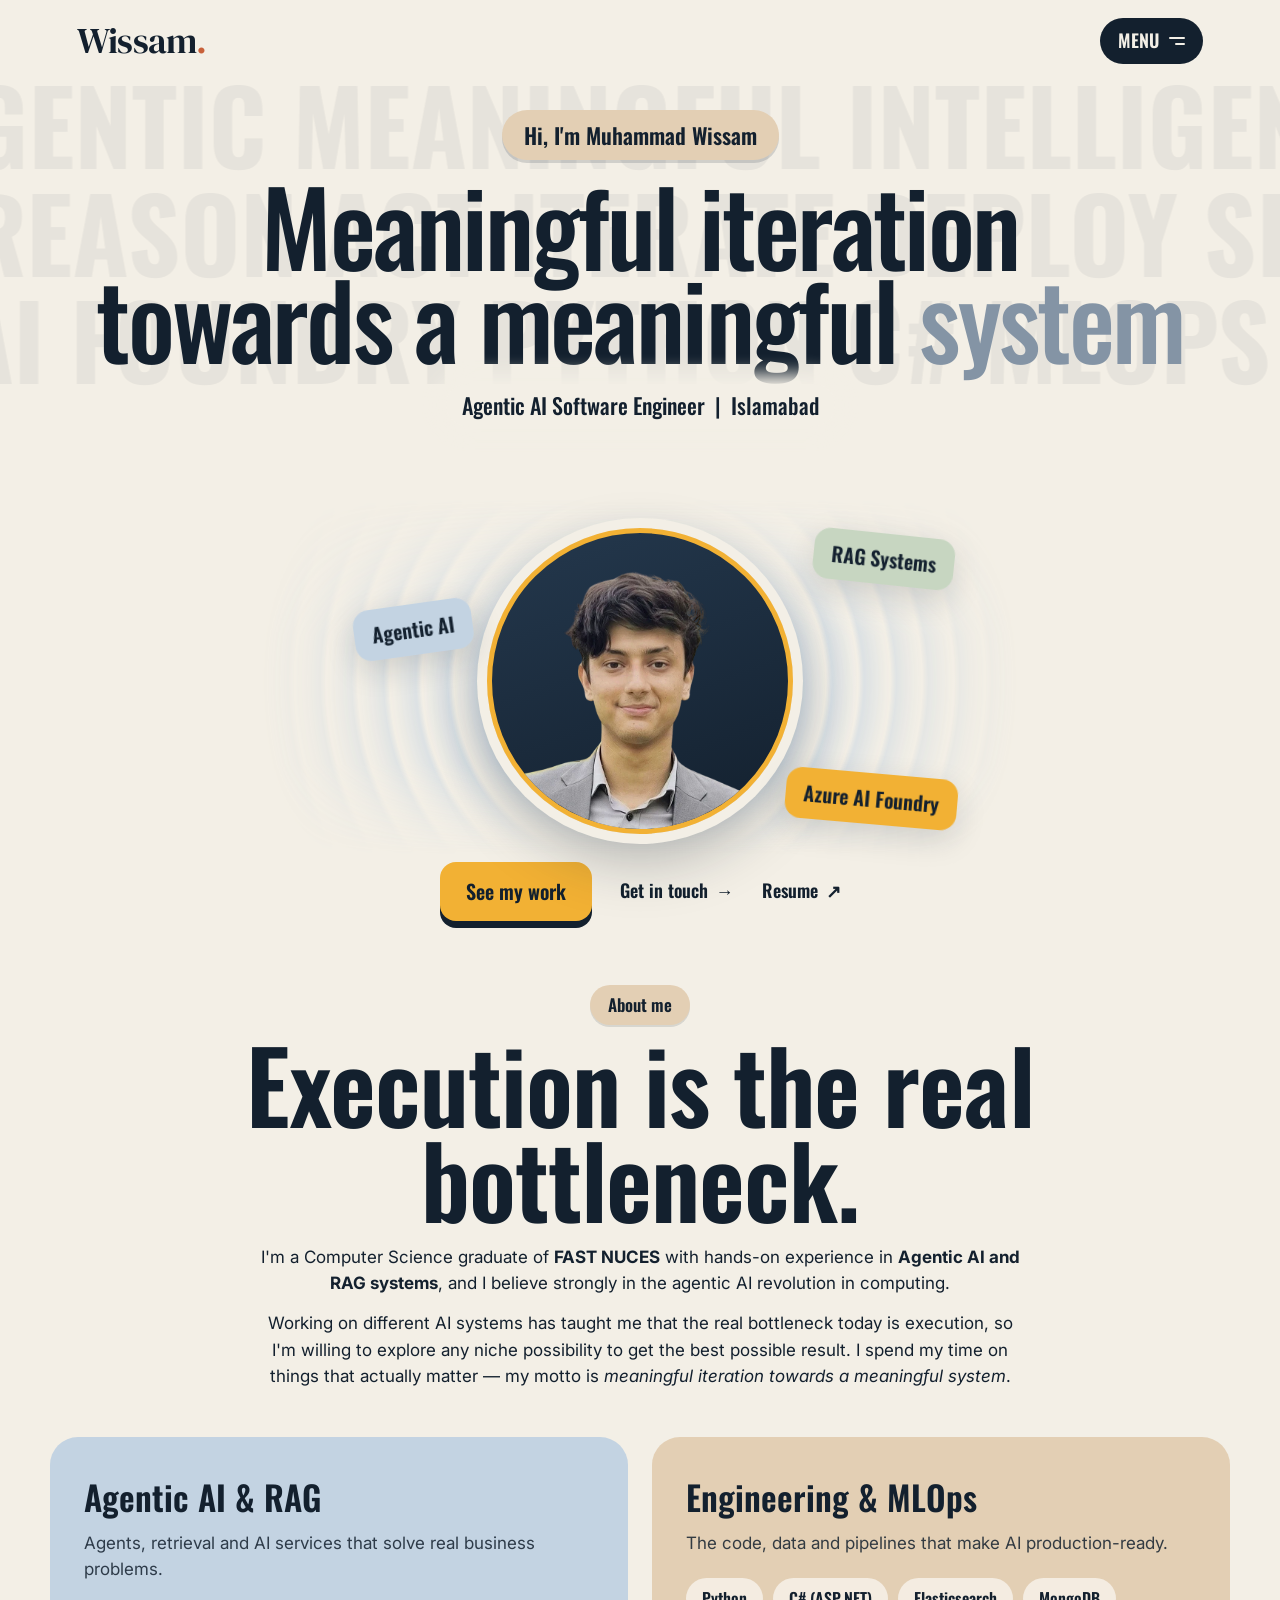
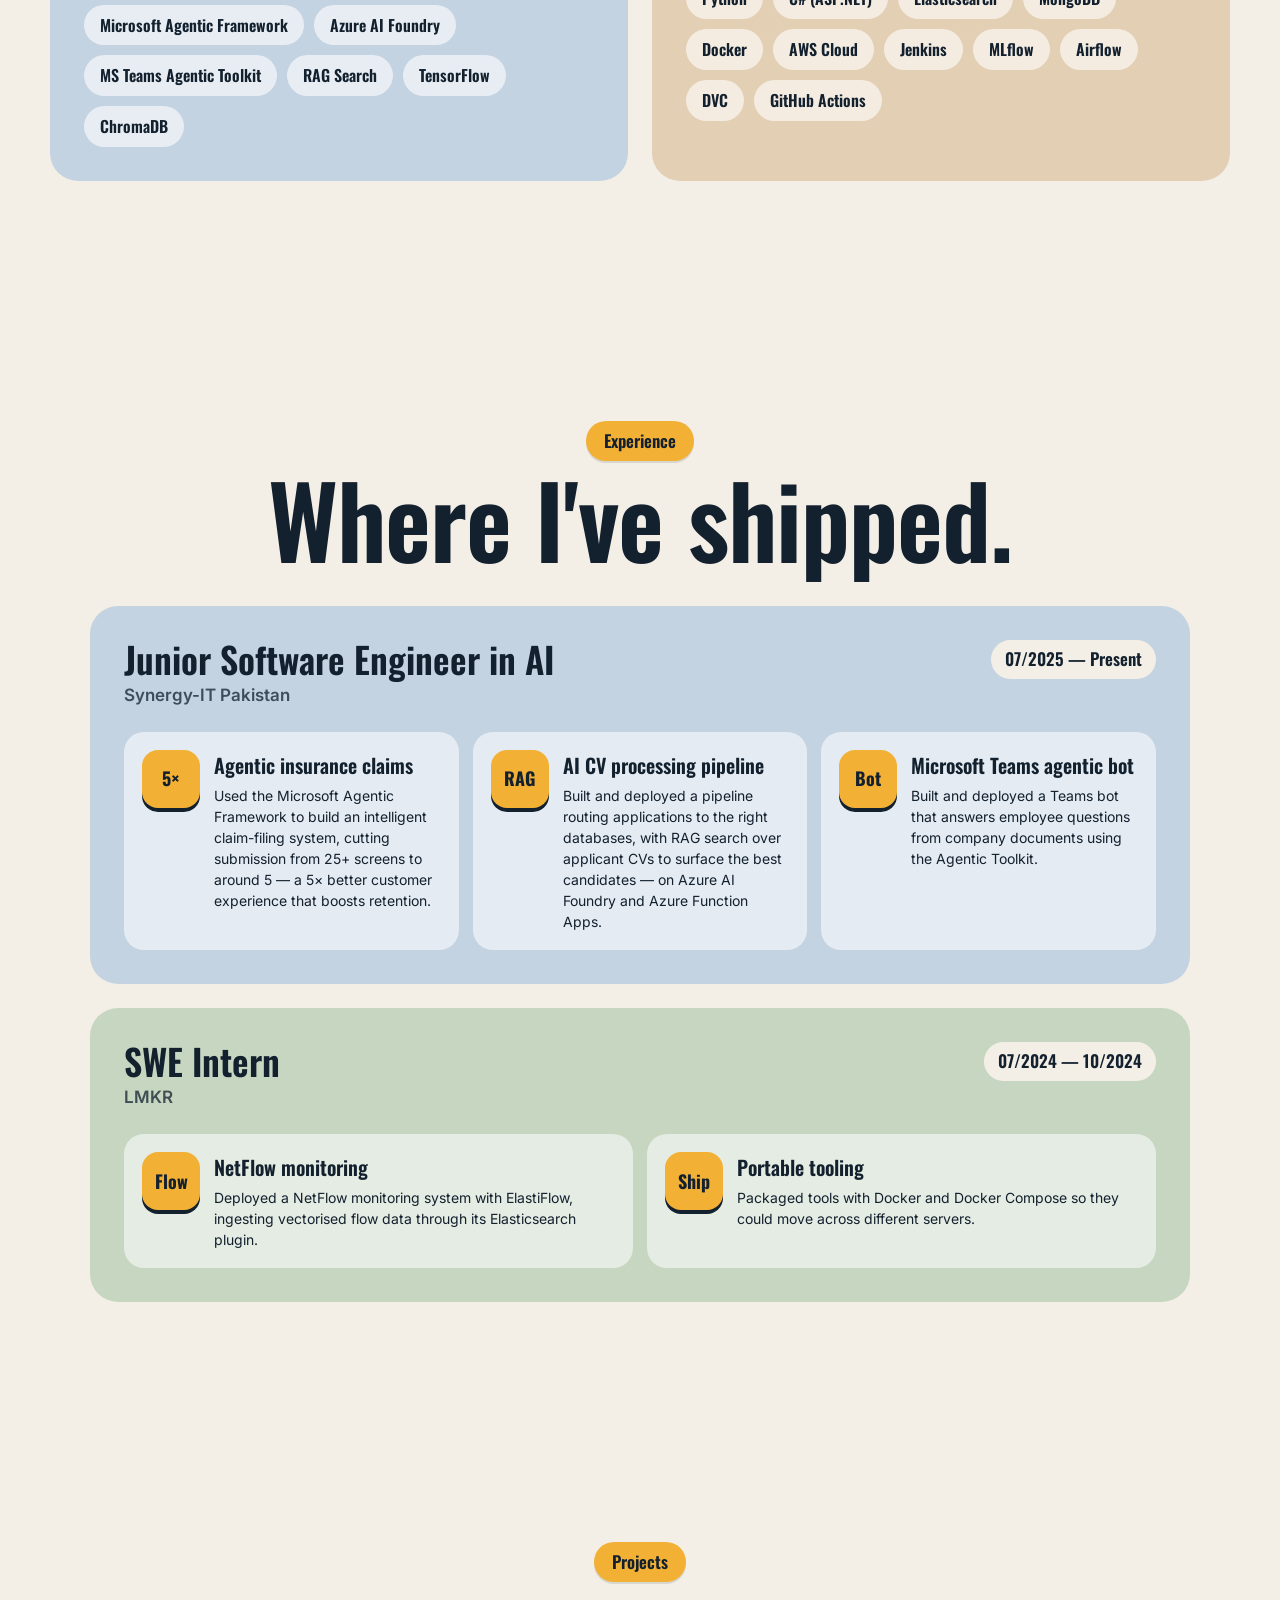
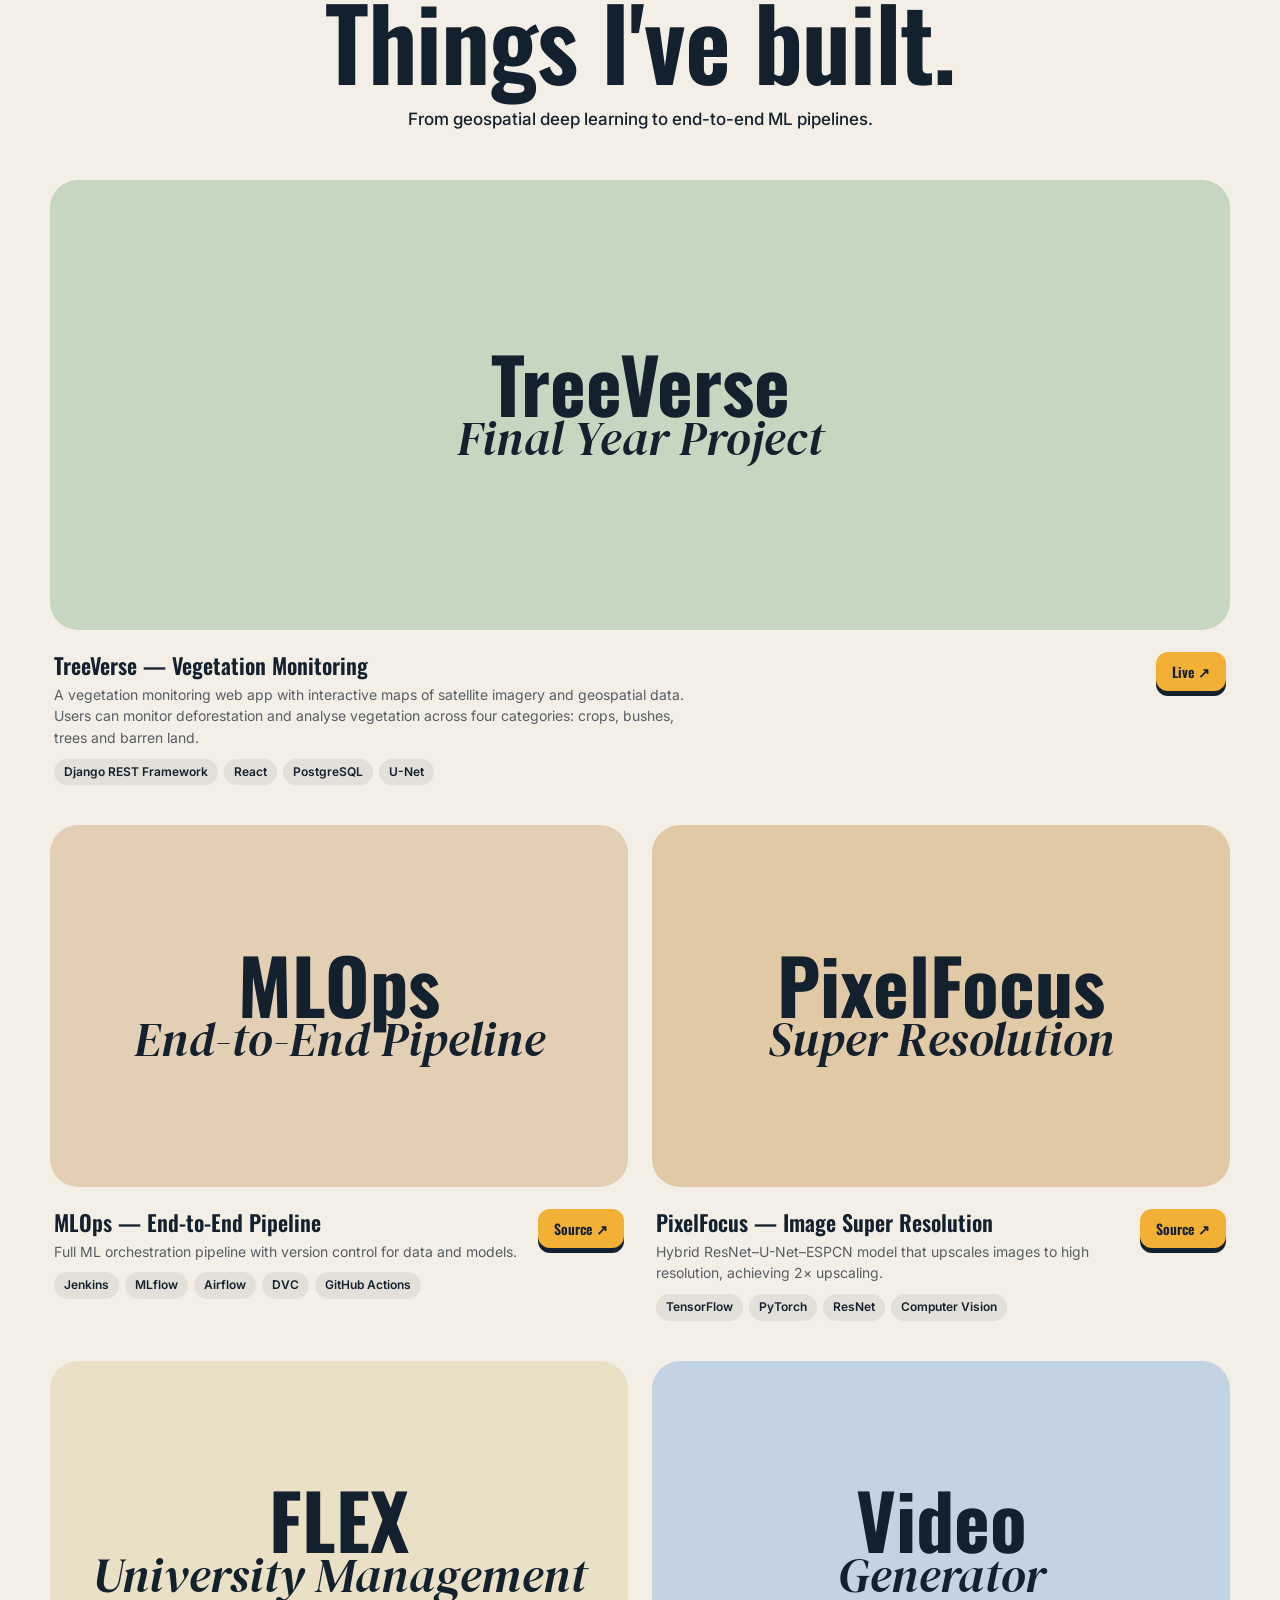
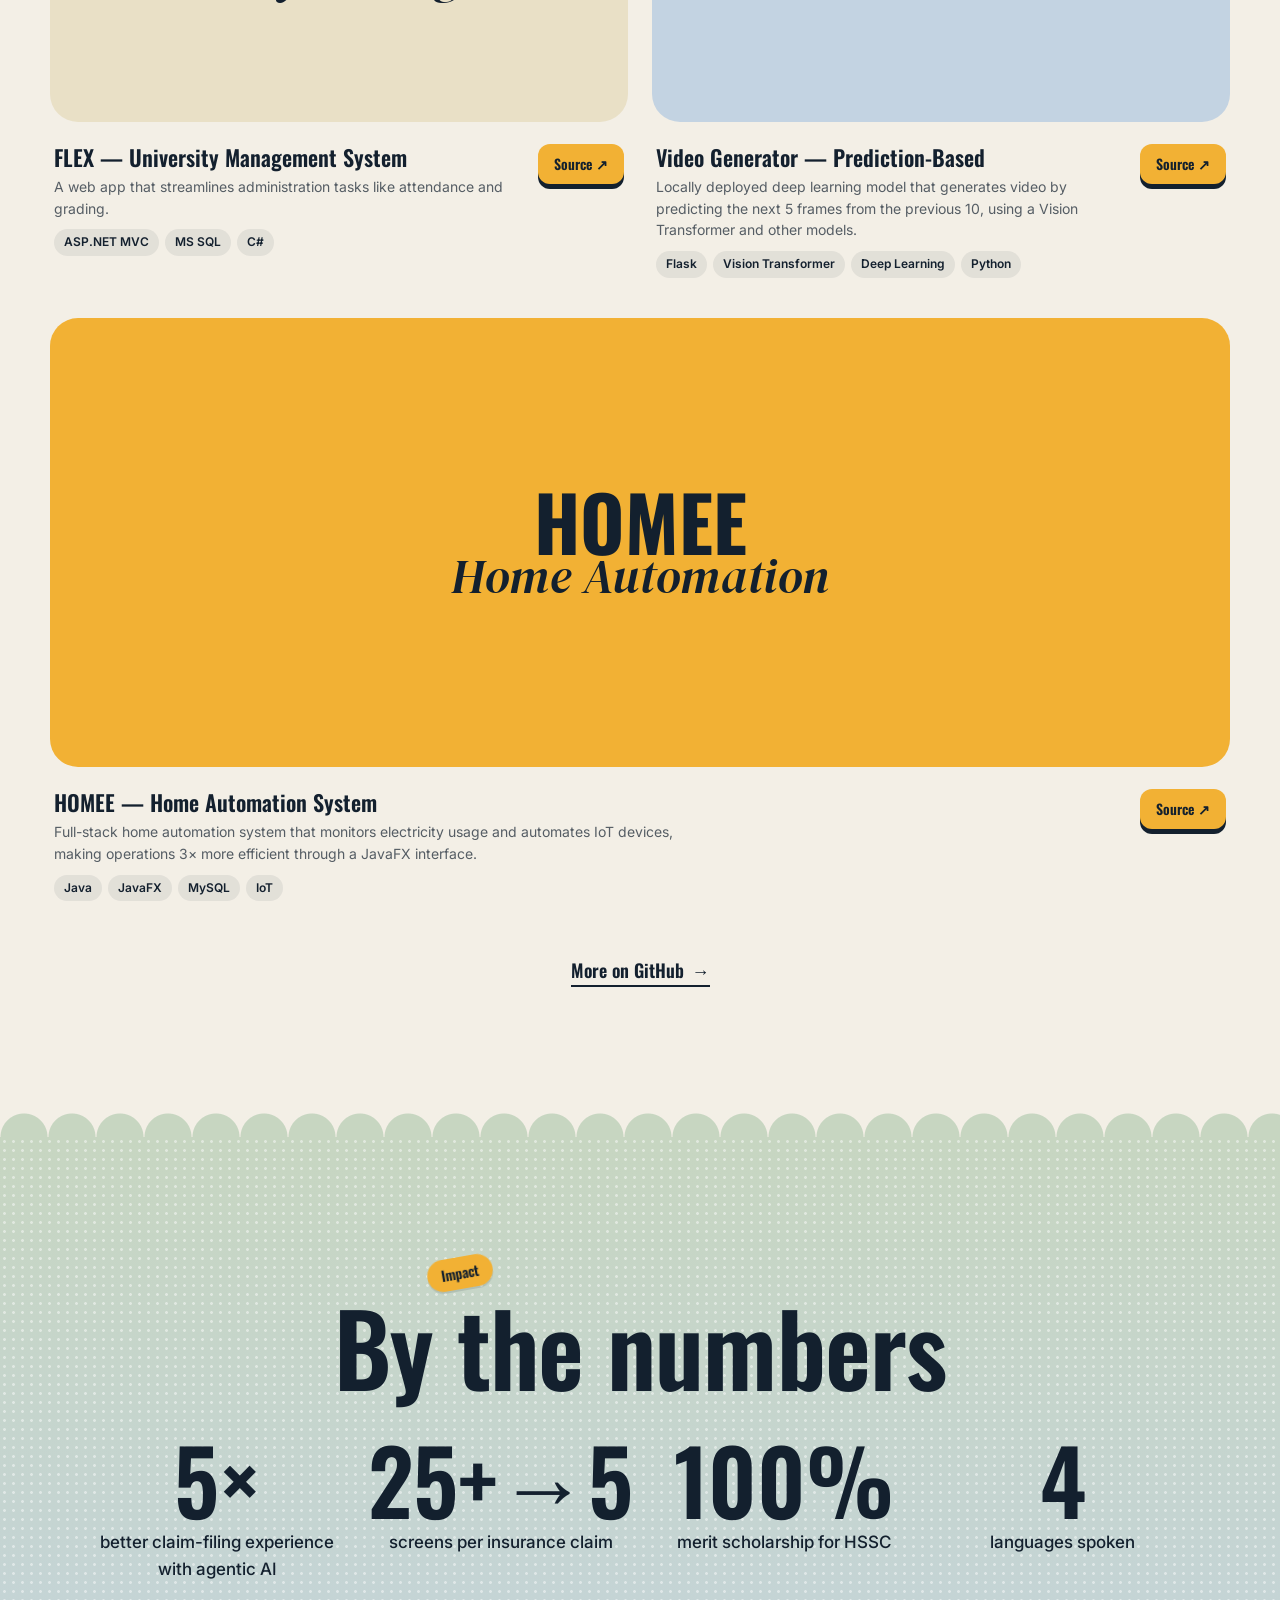
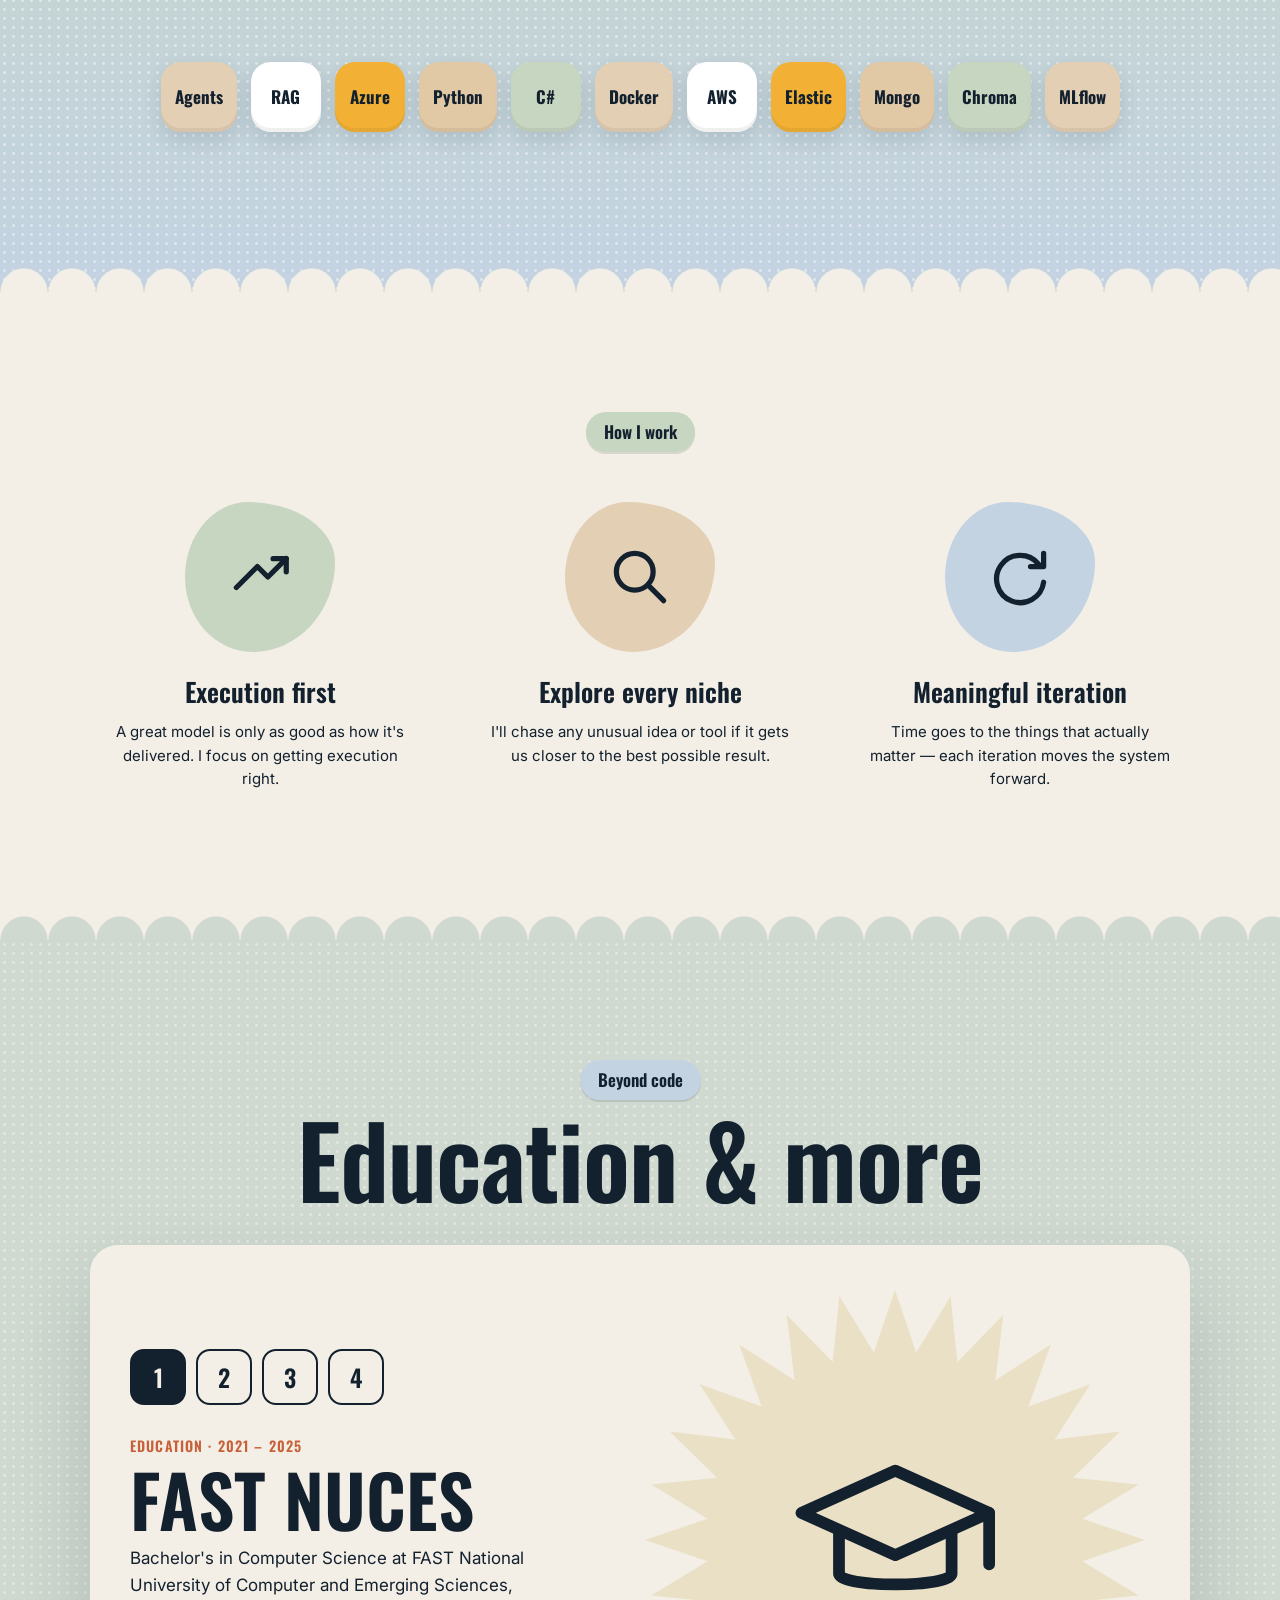
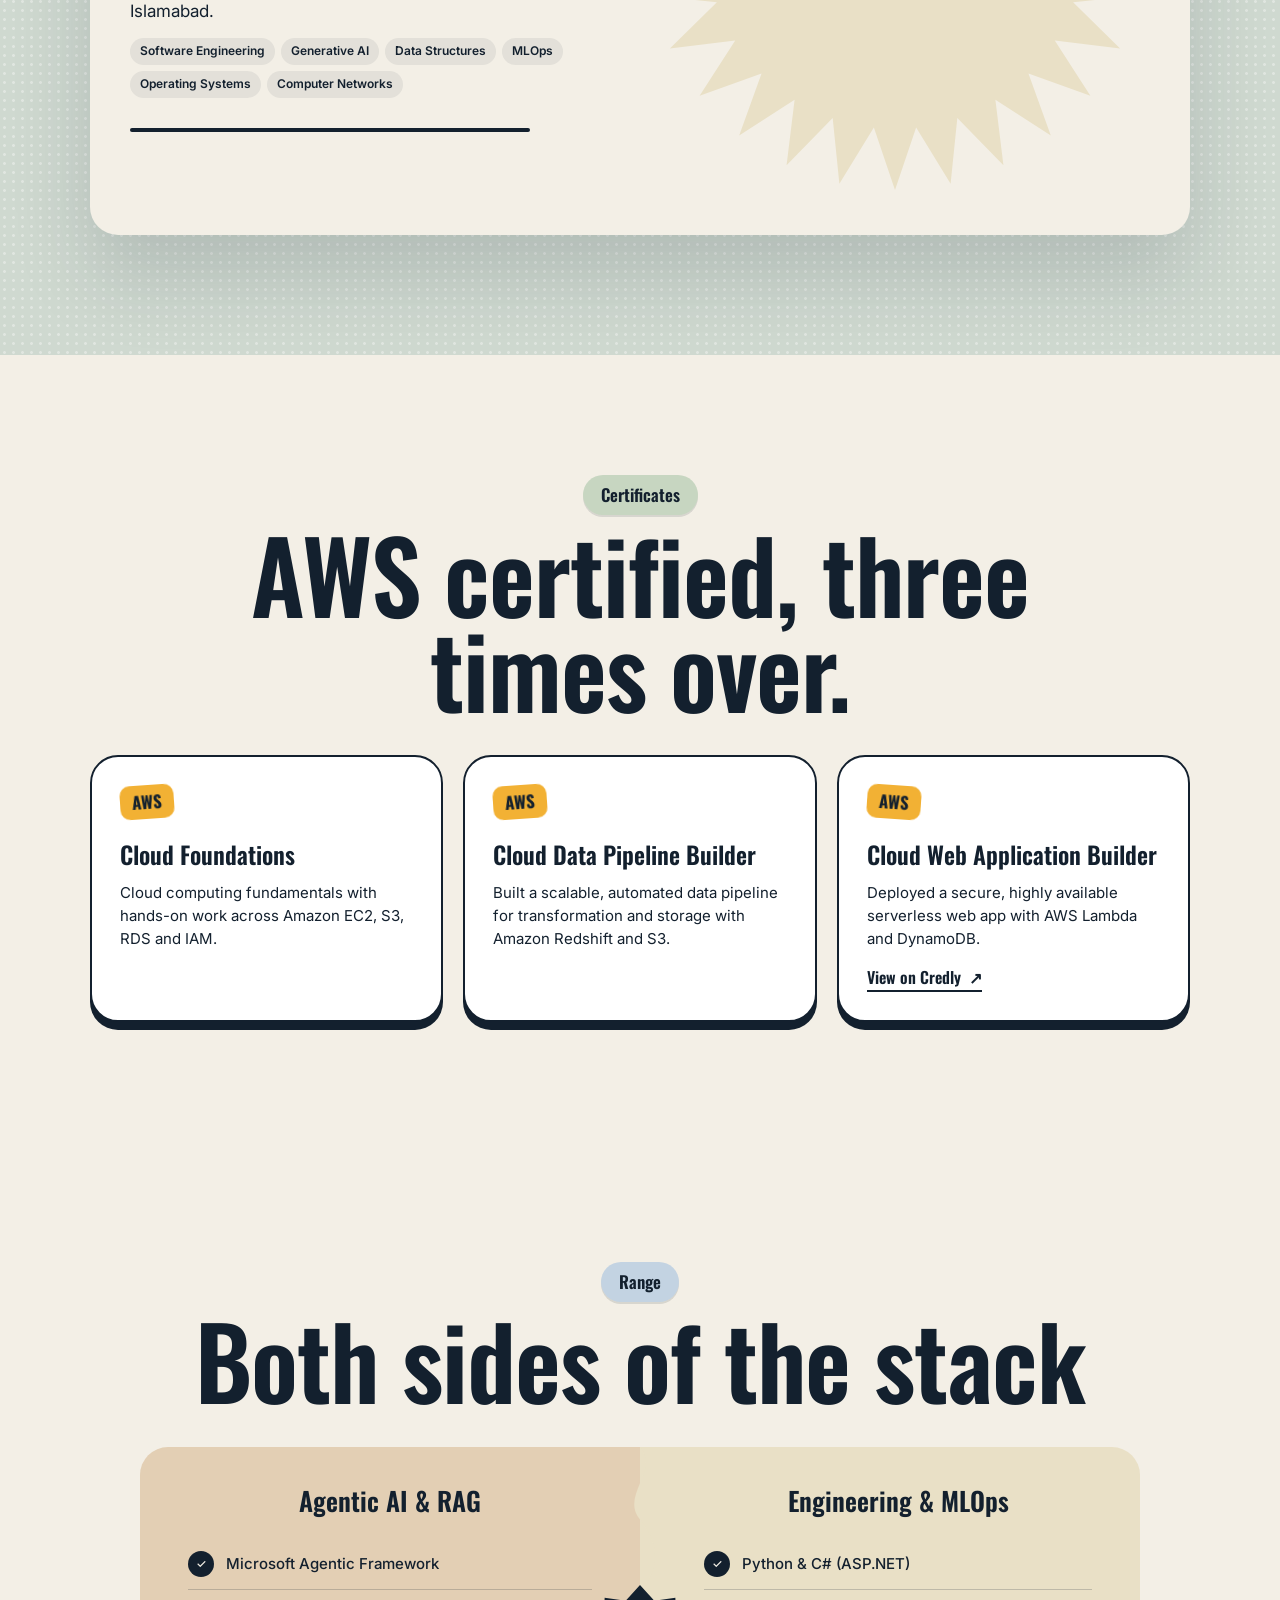
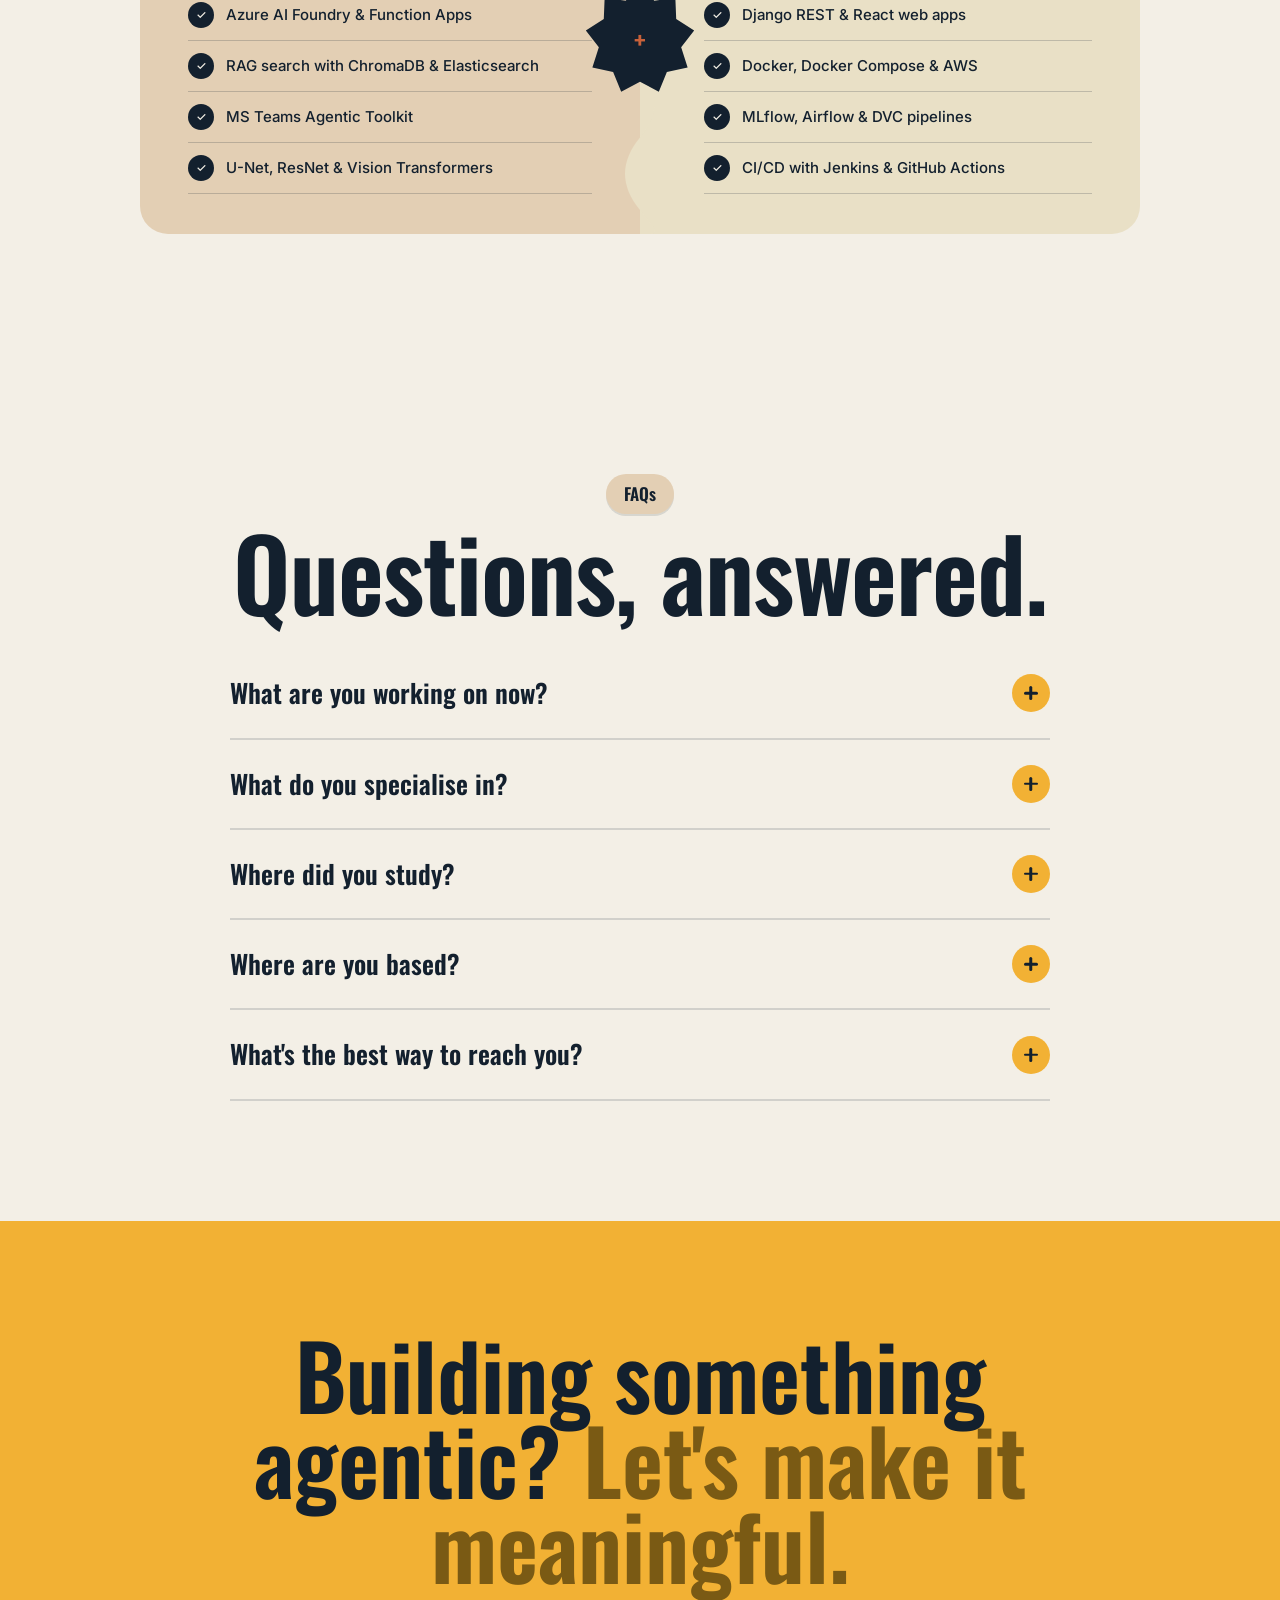
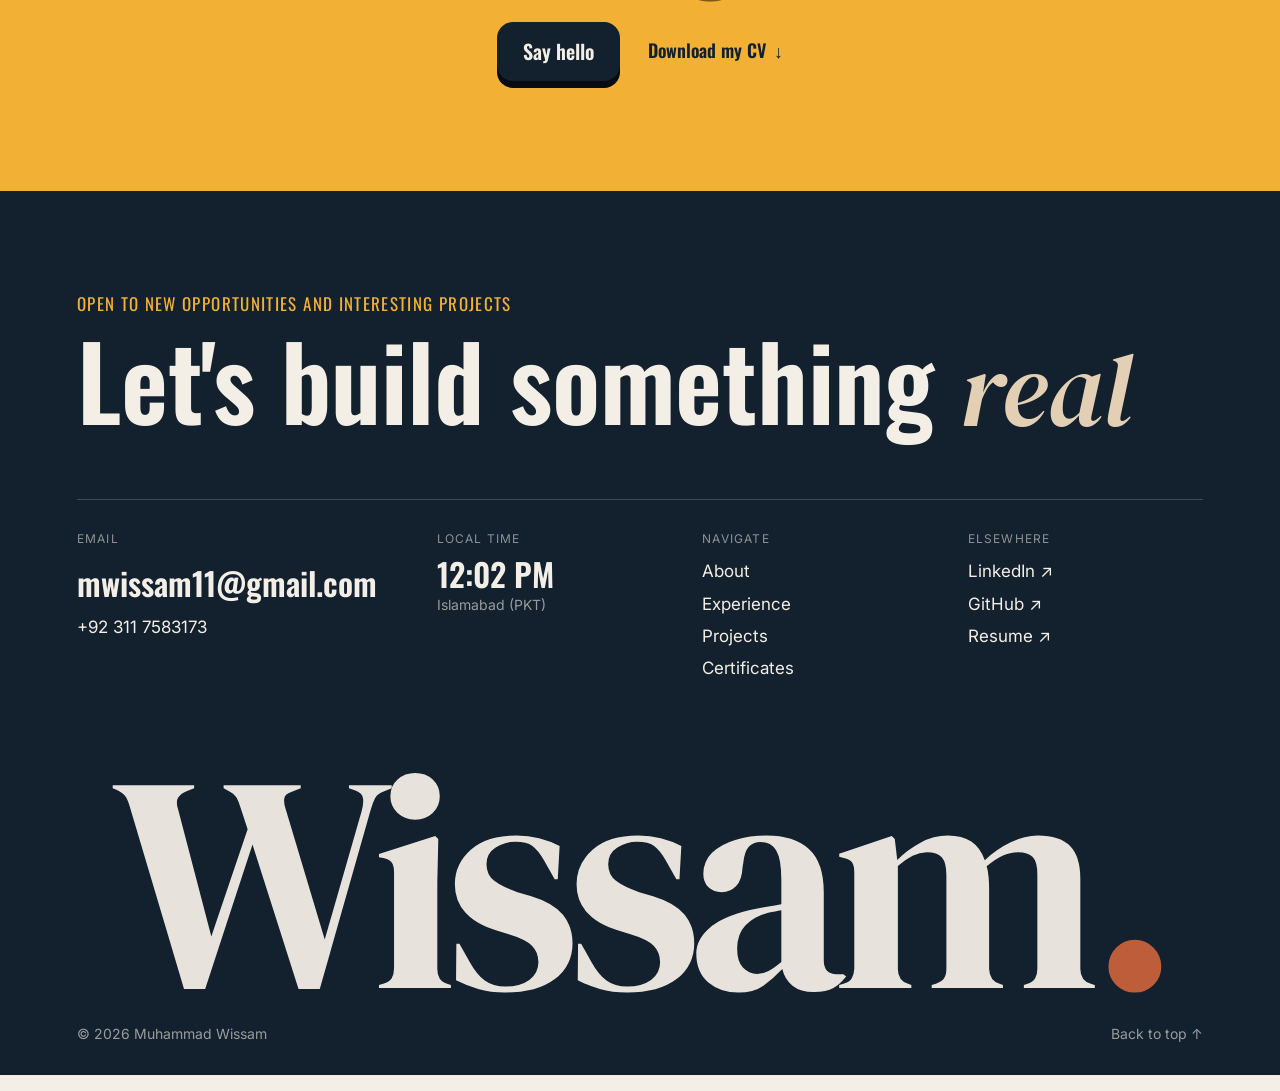
==== index.html @ ff2616b1 "Make entrances subtler still Halve the starting offsets (~2-3% squash/stretch, 6deg hinge, 4px wipe)" ====
<!doctype html>
<html lang="en">
<head>
<meta charset="utf-8">
<meta name="viewport" content="width=device-width, initial-scale=1">
<title>Wissam.</title>
<meta name="apple-mobile-web-app-title" content="Wissam.">
<meta name="description" content="Muhammad Wissam — Agentic AI Software Engineer in Islamabad. Agentic AI, RAG systems, Azure AI Foundry and MLOps.">
<link rel="icon" href="favicon.ico?v=5" sizes="any">
<link rel="icon" type="image/png" sizes="32x32" href="assets/favicon-32.png?v=5">
<link rel="icon" type="image/png" sizes="192x192" href="assets/favicon-192.png?v=5">
<link rel="apple-touch-icon" href="assets/apple-touch-icon.png?v=5">
<meta name="theme-color" content="#f3efe6">
<link rel="preconnect" href="https://fonts.googleapis.com">
<link rel="preconnect" href="https://fonts.gstatic.com" crossorigin>
<link href="https://fonts.googleapis.com/css2?family=Oswald:wght@400;500;600;700&family=Inter:wght@400;500;600;700&family=DM+Serif+Display&display=swap" rel="stylesheet">
<link rel="stylesheet" href="styles.css?v=9">
</head>
<body>

<!-- ============ HEADER ============ -->
<header class="site-header" id="top">
  <a href="#top" class="wordmark" aria-label="Muhammad Wissam — home">Wissam<span>.</span></a>
  <button class="menu-pill" id="menuOpen" aria-expanded="false" aria-controls="menu">
    Menu <span class="burger" aria-hidden="true"><i></i><i></i></span>
  </button>
</header>

<!-- ============ FULLSCREEN MENU ============ -->
<nav class="menu" id="menu" aria-hidden="true">
  <button class="menu-pill menu-close" id="menuClose">Close <span class="x" aria-hidden="true">✕</span></button>
  <ul>
    <li><a href="#about"><span>01</span>About</a></li>
    <li><a href="#experience"><span>02</span>Experience</a></li>
    <li><a href="#projects"><span>03</span>Projects</a></li>
    <li><a href="#journey"><span>04</span>Beyond code</a></li>
    <li><a href="#contact"><span>05</span>Contact</a></li>
  </ul>
  <p class="menu-foot">Open to new opportunities — <a href="mailto:mwissam11@gmail.com">mwissam11@gmail.com</a></p>
</nav>

<main>
<!-- ============ HERO ============ -->
<section class="hero">
  <div class="hero-words" aria-hidden="true">
    <div class="row" data-dir="-1"><span>AGENTIC MEANINGFUL INTELLIGENT SCALABLE CURIOUS BOLD&nbsp;</span><span>AGENTIC MEANINGFUL INTELLIGENT SCALABLE CURIOUS BOLD&nbsp;</span></div>
    <div class="row" data-dir="1"><span>RETRIEVE REASON ACT ITERATE DEPLOY SHIP&nbsp;</span><span>RETRIEVE REASON ACT ITERATE DEPLOY SHIP&nbsp;</span></div>
    <div class="row" data-dir="-1"><span>AGENTS RAG AZURE AI FOUNDRY PYTHON C# MLOPS&nbsp;</span><span>AGENTS RAG AZURE AI FOUNDRY PYTHON C# MLOPS&nbsp;</span></div>
  </div>

  <p class="hero-hi reveal">Hi, I'm Muhammad Wissam</p>
  <h1 class="hero-title reveal">
    Meaningful iteration <br class="br-lg">towards a meaningful <span class="muted">system</span>
  </h1>
  <p class="hero-sub reveal">Agentic AI Software Engineer &nbsp;|&nbsp; Islamabad</p>
  <div class="stage" id="stage">
    <div class="rings" aria-hidden="true"></div>
    <div class="portrait" id="portrait">
      <img src="assets/wissam-portrait.webp" alt="Portrait of Muhammad Wissam" width="800" height="800">
    </div>
    <span class="sticker s1" data-depth="0.12">Agentic AI</span>
    <span class="sticker s2" data-depth="-0.1">RAG Systems</span>
    <span class="sticker s3" data-depth="0.08">Azure AI Foundry</span>
  </div>

  <div class="hero-ctas reveal">
    <a href="#experience" class="btn">See my work</a>
    <a href="#contact" class="link-arrow">Get in touch <span>→</span></a>
    <a href="assets/Muhammad_Wissam_CV.pdf" target="_blank" rel="noopener" class="link-arrow">Resume <span>↗</span></a>
  </div>
</section>

<!-- ============ ABOUT ============ -->
<section class="skills" id="about">
  <span class="tag tag-sand">About me</span>
  <h2 class="h2 reveal">Execution is the real bottleneck.</h2>
  <div class="about-copy reveal">
    <p>I'm a Computer Science graduate of <b>FAST NUCES</b> with hands-on experience in <b>Agentic AI and RAG systems</b>, and I believe strongly in the agentic AI revolution in computing.</p>
    <p>Working on different AI systems has taught me that the real bottleneck today is execution, so I'm willing to explore any niche possibility to get the best possible result. I spend my time on things that actually matter — my motto is <i>meaningful iteration towards a meaningful system</i>.</p>
  </div>
  <div class="engine-grid">
    <article class="engine engine-steel reveal tilt">
      <h3>Agentic AI &amp; RAG</h3>
      <p>Agents, retrieval and AI services that solve real business problems.</p>
      <div class="chips"><span>Microsoft Agentic Framework</span><span>Azure AI Foundry</span><span>MS Teams Agentic Toolkit</span><span>RAG Search</span><span>TensorFlow</span><span>ChromaDB</span></div>
    </article>
    <article class="engine engine-sand reveal tilt">
      <h3>Engineering &amp; MLOps</h3>
      <p>The code, data and pipelines that make AI production-ready.</p>
      <div class="chips"><span>Python</span><span>C# (ASP.NET)</span><span>Elasticsearch</span><span>MongoDB</span><span>Docker</span><span>AWS Cloud</span><span>Jenkins</span><span>MLflow</span><span>Airflow</span><span>DVC</span><span>GitHub Actions</span></div>
    </article>
  </div>
</section>

<!-- ============ EXPERIENCE ============ -->
<section class="xp" id="experience">
  <span class="tag tag-yellow">Experience</span>
  <h2 class="h2 reveal">Where I've shipped.</h2>
  <div class="xp-list">
    <article class="xp-card xp-steel reveal">
      <header class="xp-head">
        <div><h3>Junior Software Engineer in AI</h3><p class="xp-org">Synergy-IT Pakistan</p></div>
        <span class="xp-date">07/2025 — Present</span>
      </header>
      <div class="xp-items">
        <div class="xp-item"><b class="xp-num">5×</b><div><h4>Agentic insurance claims</h4><p>Used the Microsoft Agentic Framework to build an intelligent claim-filing system, cutting submission from 25+ screens to around 5 — a 5× better customer experience that boosts retention.</p></div></div>
        <div class="xp-item"><b class="xp-num">RAG</b><div><h4>AI CV processing pipeline</h4><p>Built and deployed a pipeline routing applications to the right databases, with RAG search over applicant CVs to surface the best candidates — on Azure AI Foundry and Azure Function Apps.</p></div></div>
        <div class="xp-item"><b class="xp-num">Bot</b><div><h4>Microsoft Teams agentic bot</h4><p>Built and deployed a Teams bot that answers employee questions from company documents using the Agentic Toolkit.</p></div></div>
      </div>
    </article>
    <article class="xp-card xp-sage reveal">
      <header class="xp-head">
        <div><h3>SWE Intern</h3><p class="xp-org">LMKR</p></div>
        <span class="xp-date">07/2024 — 10/2024</span>
      </header>
      <div class="xp-items">
        <div class="xp-item"><b class="xp-num">Flow</b><div><h4>NetFlow monitoring</h4><p>Deployed a NetFlow monitoring system with ElastiFlow, ingesting vectorised flow data through its Elasticsearch plugin.</p></div></div>
        <div class="xp-item"><b class="xp-num">Ship</b><div><h4>Portable tooling</h4><p>Packaged tools with Docker and Docker Compose so they could move across different servers.</p></div></div>
      </div>
    </article>
  </div>
</section>

<!-- ============ PROJECTS ============ -->
<section class="work" id="projects">
  <span class="tag tag-yellow">Projects</span>
  <h2 class="h2 reveal">Things I've built.</h2>
  <p class="lede reveal">From geospatial deep learning to end-to-end ML pipelines.</p>
  <div class="work-grid">
    <article class="project featured reveal">
      <div class="thumb t-sage"><div class="thumb-art"><b>TreeVerse</b><em>Final Year Project</em></div></div>
      <div class="project-meta">
        <div><h3>TreeVerse — Vegetation Monitoring</h3><p>A vegetation monitoring web app with interactive maps of satellite imagery and geospatial data. Users can monitor deforestation and analyse vegetation across four categories: crops, bushes, trees and barren land.</p>
          <div class="ptags"><span>Django REST Framework</span><span>React</span><span>PostgreSQL</span><span>U-Net</span></div></div>
        <a class="btn btn-sm" href="https://www.TreeVerse.qzz.io" target="_blank" rel="noopener">Live ↗</a>
      </div>
    </article>
    <article class="project reveal">
      <div class="thumb t-sand"><div class="thumb-art"><b>MLOps</b><em>End-to-End Pipeline</em></div></div>
      <div class="project-meta">
        <div><h3>MLOps — End-to-End Pipeline</h3><p>Full ML orchestration pipeline with version control for data and models.</p>
          <div class="ptags"><span>Jenkins</span><span>MLflow</span><span>Airflow</span><span>DVC</span><span>GitHub Actions</span></div></div>
        <a class="btn btn-sm" href="https://github.com/Wissam117/MLOps-EndtoEndPipeline" target="_blank" rel="noopener">Source ↗</a>
      </div>
    </article>
    <article class="project reveal">
      <div class="thumb t-khaki"><div class="thumb-art"><b>PixelFocus</b><em>Super Resolution</em></div></div>
      <div class="project-meta">
        <div><h3>PixelFocus — Image Super Resolution</h3><p>Hybrid ResNet–U-Net–ESPCN model that upscales images to high resolution, achieving 2× upscaling.</p>
          <div class="ptags"><span>TensorFlow</span><span>PyTorch</span><span>ResNet</span><span>Computer Vision</span></div></div>
        <a class="btn btn-sm" href="https://github.com/Wissam117/PixelFocus-ImageSuperResolution" target="_blank" rel="noopener">Source ↗</a>
      </div>
    </article>
    <article class="project reveal">
      <div class="thumb t-stone"><div class="thumb-art"><b>FLEX</b><em>University Management</em></div></div>
      <div class="project-meta">
        <div><h3>FLEX — University Management System</h3><p>A web app that streamlines administration tasks like attendance and grading.</p>
          <div class="ptags"><span>ASP.NET MVC</span><span>MS SQL</span><span>C#</span></div></div>
        <a class="btn btn-sm" href="https://github.com/aliabbasnagari/Flex" target="_blank" rel="noopener">Source ↗</a>
      </div>
    </article>
    <article class="project reveal">
      <div class="thumb t-steel"><div class="thumb-art"><b>Video</b><em>Generator</em></div></div>
      <div class="project-meta">
        <div><h3>Video Generator — Prediction-Based</h3><p>Locally deployed deep learning model that generates video by predicting the next 5 frames from the previous 10, using a Vision Transformer and other models.</p>
          <div class="ptags"><span>Flask</span><span>Vision Transformer</span><span>Deep Learning</span><span>Python</span></div></div>
        <a class="btn btn-sm" href="https://github.com/Wissam117/VideoGenerator-AIVideoPrediction" target="_blank" rel="noopener">Source ↗</a>
      </div>
    </article>
    <article class="project featured reveal">
      <div class="thumb t-yellow"><div class="thumb-art"><b>HOMEE</b><em>Home Automation</em></div></div>
      <div class="project-meta">
        <div><h3>HOMEE — Home Automation System</h3><p>Full-stack home automation system that monitors electricity usage and automates IoT devices, making operations 3× more efficient through a JavaFX interface.</p>
          <div class="ptags"><span>Java</span><span>JavaFX</span><span>MySQL</span><span>IoT</span></div></div>
        <a class="btn btn-sm" href="https://github.com/Wissam117/Homee" target="_blank" rel="noopener">Source ↗</a>
      </div>
    </article>
  </div>
  <a href="https://github.com/Wissam117" target="_blank" rel="noopener" class="link-arrow center">More on GitHub <span>→</span></a>
</section>

<!-- ============ STATS ============ -->
<section class="stats scallop">
  <span class="tag tag-yellow tilt-l">Impact</span>
  <h2 class="h2 reveal">By the numbers</h2>
  <div class="stat-grid">
    <div class="stat reveal"><div class="num"><span class="count" data-to="5">0</span>×</div><p>better claim-filing experience with agentic AI</p></div>
    <div class="stat reveal"><div class="num">25+→<span class="count" data-to="5">0</span></div><p>screens per insurance claim</p></div>
    <div class="stat reveal"><div class="num"><span class="count" data-to="100">0</span>%</div><p>merit scholarship for HSSC</p></div>
    <div class="stat reveal"><div class="num"><span class="count" data-to="4">0</span></div><p>languages spoken</p></div>
  </div>
  <div class="wave-row" aria-label="Tech stack">
    <span class="tile c1">Agents</span><span class="tile c2">RAG</span><span class="tile c3">Azure</span><span class="tile c4">Python</span><span class="tile c5">C#</span><span class="tile c1">Docker</span><span class="tile c2">AWS</span><span class="tile c3">Elastic</span><span class="tile c4">Mongo</span><span class="tile c5">Chroma</span><span class="tile c1">MLflow</span>
  </div>
</section>

<!-- ============ PRINCIPLES ============ -->
<section class="principles scallop-cream">
  <span class="tag tag-sage">How I work</span>
  <div class="pr-grid">
    <div class="pr reveal">
      <div class="pr-ico blob-sage"><svg viewBox="0 0 64 64"><path d="M14 40 L30 24 L38 32 L52 18" /><path d="M42 18 H52 V28"/></svg></div>
      <h3>Execution first</h3>
      <p>A great model is only as good as how it's delivered. I focus on getting execution right.</p>
    </div>
    <div class="pr reveal">
      <div class="pr-ico blob-sand"><svg viewBox="0 0 64 64"><circle cx="28" cy="28" r="14"/><path d="M38 38 L50 50"/></svg></div>
      <h3>Explore every niche</h3>
      <p>I'll chase any unusual idea or tool if it gets us closer to the best possible result.</p>
    </div>
    <div class="pr reveal">
      <div class="pr-ico blob-steel"><svg viewBox="0 0 64 64"><path d="M46 22 A18 18 0 1 0 50 36"/><path d="M50 14 V24 H40"/></svg></div>
      <h3>Meaningful iteration</h3>
      <p>Time goes to the things that actually matter — each iteration moves the system forward.</p>
    </div>
  </div>
</section>

<!-- ============ BEYOND CODE (tabbed) ============ -->
<section class="process scallop" id="journey">
  <span class="tag tag-steel">Beyond code</span>
  <h2 class="h2 reveal">Education &amp; more</h2>
  <div class="proc-card reveal">
    <div class="proc-left">
      <div class="proc-tabs" role="tablist">
        <button role="tab" class="active" data-i="0">1</button>
        <button role="tab" data-i="1">2</button>
        <button role="tab" data-i="2">3</button>
        <button role="tab" data-i="3">4</button>
      </div>
      <div class="proc-body">
        <small class="proc-kicker" id="procKicker"></small>
        <h3 id="procTitle"></h3>
        <p id="procText"></p>
        <div class="ptags" id="procTags"></div>
      </div>
      <div class="proc-bar"><i id="procBar"></i></div>
    </div>
    <div class="proc-right">
      <svg class="burst" viewBox="0 0 200 200" aria-hidden="true"><polygon id="burstPoly"/></svg>
      <div class="proc-ico" id="procIco"></div>
    </div>
  </div>
</section>

<!-- ============ CERTIFICATES ============ -->
<section class="certs" id="certificates">
  <span class="tag tag-sage">Certificates</span>
  <h2 class="h2 reveal">AWS certified, three times over.</h2>
  <div class="cert-grid">
    <article class="cert reveal tilt">
      <span class="cert-badge">AWS</span>
      <h3>Cloud Foundations</h3>
      <p>Cloud computing fundamentals with hands-on work across Amazon EC2, S3, RDS and IAM.</p>
    </article>
    <article class="cert reveal tilt">
      <span class="cert-badge">AWS</span>
      <h3>Cloud Data Pipeline Builder</h3>
      <p>Built a scalable, automated data pipeline for transformation and storage with Amazon Redshift and S3.</p>
    </article>
    <article class="cert reveal tilt">
      <span class="cert-badge">AWS</span>
      <h3>Cloud Web Application Builder</h3>
      <p>Deployed a secure, highly available serverless web app with AWS Lambda and DynamoDB.</p>
      <a class="link-arrow" href="https://www.credly.com/badges/1779320a-c6e7-499b-8098-ee170bacd4d8/public_url" target="_blank" rel="noopener">View on Credly <span>↗</span></a>
    </article>
  </div>
</section>

<!-- ============ RANGE ============ -->
<section class="versus">
  <span class="tag tag-steel">Range</span>
  <h2 class="h2 reveal">Both sides of the stack</h2>
  <div class="vs-card reveal">
    <div class="vs-col vs-them">
      <h3>Agentic AI &amp; RAG</h3>
      <ul>
        <li><i>✓</i>Microsoft Agentic Framework</li>
        <li><i>✓</i>Azure AI Foundry &amp; Function Apps</li>
        <li><i>✓</i>RAG search with ChromaDB &amp; Elasticsearch</li>
        <li><i>✓</i>MS Teams Agentic Toolkit</li>
        <li><i>✓</i>U-Net, ResNet &amp; Vision Transformers</li>
      </ul>
    </div>
    <svg class="vs-wave" viewBox="0 0 40 400" preserveAspectRatio="none" aria-hidden="true"><path d="M20 0 C40 25 0 50 20 75 S40 125 20 150 S0 200 20 225 S40 275 20 300 S0 350 20 375 S40 400 20 400 L40 400 L40 0Z"/></svg>
    <div class="vs-badge" aria-hidden="true"><svg viewBox="0 0 100 100"><polygon points=""/></svg><span>+</span></div>
    <div class="vs-col vs-me">
      <h3>Engineering &amp; MLOps</h3>
      <ul>
        <li><i>✓</i>Python &amp; C# (ASP.NET)</li>
        <li><i>✓</i>Django REST &amp; React web apps</li>
        <li><i>✓</i>Docker, Docker Compose &amp; AWS</li>
        <li><i>✓</i>MLflow, Airflow &amp; DVC pipelines</li>
        <li><i>✓</i>CI/CD with Jenkins &amp; GitHub Actions</li>
      </ul>
    </div>
  </div>
</section>

<!-- ============ FAQ ============ -->
<section class="faq" id="faq">
  <span class="tag tag-sand">FAQs</span>
  <h2 class="h2 reveal">Questions, answered.</h2>
  <div class="faq-list">
    <div class="qa"><button>What are you working on now?<i></i></button><div class="a"><div><p>I'm a Junior Software Engineer in AI at Synergy-IT Pakistan, building agentic systems, RAG search and AI pipelines on Azure AI Foundry and the Microsoft Agentic Framework.</p></div></div></div>
    <div class="qa"><button>What do you specialise in?<i></i></button><div class="a"><div><p>Agentic AI and RAG systems — plus the engineering and MLOps needed to take them to production.</p></div></div></div>
    <div class="qa"><button>Where did you study?<i></i></button><div class="a"><div><p>Bachelor's in Computer Science at FAST National University of Computer and Emerging Sciences, Islamabad (07/2021 – 06/2025).</p></div></div></div>
    <div class="qa"><button>Where are you based?<i></i></button><div class="a"><div><p>Islamabad, Pakistan. I work in English, Urdu and Shina, with elementary Turkish.</p></div></div></div>
    <div class="qa"><button>What's the best way to reach you?<i></i></button><div class="a"><div><p>Email <a href="mailto:mwissam11@gmail.com"><u>mwissam11@gmail.com</u></a>, call <a href="tel:+923117583173"><u>+92 311 7583173</u></a>, or message me on <a href="https://linkedin.com/in/wissam11" target="_blank" rel="noopener"><u>LinkedIn</u></a>.</p></div></div></div>
  </div>
</section>

<!-- ============ CTA BAND ============ -->
<section class="cta-band">
  <h2 class="reveal">Building something agentic? <span class="muted">Let's make it meaningful.</span></h2>
  <div class="hero-ctas reveal">
    <a href="mailto:mwissam11@gmail.com" class="btn">Say hello</a>
    <a href="assets/Muhammad_Wissam_CV.pdf" target="_blank" rel="noopener" class="link-arrow">Download my CV <span>↓</span></a>
  </div>
</section>
</main>

<!-- ============ FOOTER ============ -->
<footer class="footer" id="contact">
  <p class="eyebrow">Open to new opportunities and interesting projects</p>
  <h2 class="foot-title">Let's build something <span>real</span></h2>
  <div class="foot-grid">
    <div><small>Email</small><a href="mailto:mwissam11@gmail.com" class="foot-mail">mwissam11@gmail.com</a><a href="tel:+923117583173">+92 311 7583173</a></div>
    <div><small>Local time</small><p class="clock" id="clock">--:--</p><p class="clock-city" id="clockCity"></p></div>
    <div><small>Navigate</small><a href="#about">About</a><a href="#experience">Experience</a><a href="#projects">Projects</a><a href="#certificates">Certificates</a></div>
    <div><small>Elsewhere</small><a href="https://linkedin.com/in/wissam11" target="_blank" rel="noopener">LinkedIn ↗</a><a href="https://github.com/Wissam117" target="_blank" rel="noopener">GitHub ↗</a><a href="assets/Muhammad_Wissam_CV.pdf" target="_blank" rel="noopener">Resume ↗</a></div>
  </div>
  <div class="foot-giant" aria-hidden="true">Wissam<span>.</span></div>
  <div class="foot-bottom"><span>© <span id="year"></span> Muhammad Wissam</span><a href="#top">Back to top ↑</a></div>
</footer>

<script src="main.js?v=9"></script>
</body>
</html>
---- styles.css ----
:root {
  --cream: #f3efe6;
  --cream-2: #e9e2d3;
  --ink: #13202e;
  --ink-2: #24384d;
  --muted: #8494a5;
  --yellow: #f2b134;
  --steel: #c3d3e2;
  --sand: #e3cfb4;
  --sage: #c7d6c1;
  --khaki: #e2c9a6;
  --stone: #e9e0c6;
  --rust: #c8613a;
  --radius: 28px;
  --display: "Oswald", "Arial Narrow", sans-serif;
  --body: "Inter", system-ui, sans-serif;
  --serif: "DM Serif Display", Georgia, serif;
  --ease: cubic-bezier(.22, 1, .36, 1);
  --bounce: cubic-bezier(.34, 1.56, .64, 1);
}

*, *::before, *::after { box-sizing: border-box; }
html { scroll-behavior: smooth; }
body {
  margin: 0;
  background: var(--cream);
  color: var(--ink);
  font-family: var(--body);
  font-size: 17px;
  line-height: 1.55;
  overflow-x: hidden;
  -webkit-font-smoothing: antialiased;
}
img { max-width: 100%; display: block; }
a { color: inherit; text-decoration: none; }
button { font: inherit; color: inherit; cursor: pointer; border: 0; background: none; }
::selection { background: var(--yellow); color: var(--ink); }

section { position: relative; padding: 120px 24px; text-align: center; }
.h2 {
  font-family: var(--display);
  font-weight: 600;
  font-size: clamp(48px, 7.8vw, 104px);
  line-height: .95;
  letter-spacing: -.01em;
  margin: 10px auto 18px;
  max-width: 1000px;
}
.lede { max-width: 620px; margin: 0 auto 48px; font-weight: 500; }
.muted { color: var(--muted); }

/* ---------- Tags / stickers ---------- */
.tag {
  display: inline-block;
  font-family: var(--display);
  font-size: 14px;
  font-weight: 600;
  padding: 5px 14px;
  border-radius: 999px;
  rotate: calc(var(--dir, 0) * var(--mag, 6deg));
  transition: transform .4s var(--bounce), rotate .4s var(--bounce);
  box-shadow: 0 2px 0 rgba(19, 32, 46, .12);
}
.tag:hover { transform: scale(1.08); }
.tag-sand { background: var(--sand); }
.tag-yellow { background: var(--yellow); }
.tag-sage { background: var(--sage); }
.tag-steel { background: var(--steel); }
.tilt-l { --mag: 10deg; }
.tag-inline { vertical-align: super; font-size: 14px; position: relative; top: -10px; }

/* ---------- Buttons ---------- */
.btn {
  display: inline-block;
  font-family: var(--display);
  font-weight: 600;
  font-size: 20px;
  background: var(--yellow);
  color: var(--ink);
  padding: 14px 26px;
  border-radius: 16px;
  box-shadow: 0 7px 0 var(--ink);
  transform: translateY(0);
  transition: transform .18s var(--ease), box-shadow .18s var(--ease), background .2s;
}
.btn:hover { transform: translateY(3px); box-shadow: 0 4px 0 var(--ink); background: #f5bf4f; }
.btn:active { transform: translateY(7px); box-shadow: 0 0 0 var(--ink); }
.btn-sm { font-size: 14px; padding: 9px 16px; border-radius: 12px; box-shadow: 0 5px 0 var(--ink); white-space: nowrap; }
.btn-sm:hover { box-shadow: 0 2px 0 var(--ink); }
.link-arrow { font-family: var(--display); font-weight: 600; font-size: 18px; display: inline-flex; gap: 8px; border-bottom: 2px solid transparent; transition: border-color .2s; }
.link-arrow span { transition: transform .3s var(--bounce); }
.link-arrow:hover { border-color: var(--ink); }
.link-arrow:hover span { transform: translateX(6px); }
.link-arrow.center { margin-top: 56px; border-bottom-color: var(--ink); }

/* ---------- Header + menu ---------- */
.site-header {
  position: fixed; inset: 0 0 auto 0; z-index: 50;
  display: flex; justify-content: space-between; align-items: center;
  padding: 18px clamp(16px, 6vw, 90px);
  transition: background .3s, backdrop-filter .3s, padding .3s;
}
.site-header.scrolled { background: rgba(243, 239, 230, .82); backdrop-filter: blur(10px); padding-top: 10px; padding-bottom: 10px; }
.wordmark { font-family: var(--serif); font-size: 36px; letter-spacing: -.02em; line-height: 1; }
.wordmark span, .foot-giant span { color: var(--rust); }
.menu-pill {
  display: inline-flex; align-items: center; gap: 10px;
  background: var(--ink); color: var(--cream);
  font-family: var(--display); font-weight: 600; text-transform: uppercase; font-size: 18px;
  padding: 9px 18px; border-radius: 999px;
  transition: transform .3s var(--bounce), background .2s;
}
.menu-pill:hover { transform: scale(1.06); background: var(--ink-2); }
.burger { display: grid; gap: 4px; }
.burger i { display: block; width: 16px; height: 2px; background: currentColor; border-radius: 2px; transition: width .3s var(--ease); }
.burger i:last-child { width: 10px; justify-self: end; }
.menu-pill:hover .burger i:last-child { width: 16px; }

.menu {
  position: fixed; inset: 0; z-index: 100;
  background: var(--ink); color: var(--cream);
  display: flex; flex-direction: column; justify-content: center;
  padding: 80px clamp(24px, 8vw, 120px);
  clip-path: circle(0% at calc(100% - 90px) 40px);
  transition: clip-path .8s var(--ease);
  visibility: hidden;
}
.menu.open { clip-path: circle(150% at calc(100% - 90px) 40px); visibility: visible; }
.menu-close { position: absolute; top: 18px; right: clamp(16px, 6vw, 90px); background: var(--yellow); color: var(--ink); }
.menu ul { list-style: none; margin: 0; padding: 0; }
.menu li { overflow: hidden; }
.menu a:not(.menu-foot a) {
  display: inline-flex; align-items: baseline; gap: 18px;
  font-family: var(--display); font-weight: 600;
  font-size: clamp(48px, 9vw, 110px); line-height: 1.05;
  transform: translateY(110%);
  transition: transform .7s var(--ease), color .25s;
}
.menu a span { font-size: 16px; color: var(--rust); font-family: var(--body); }
.menu.open li a { transform: translateY(0); }
.menu.open li:nth-child(2) a { transition-delay: .06s; }
.menu.open li:nth-child(3) a { transition-delay: .12s; }
.menu.open li:nth-child(4) a { transition-delay: .18s; }
.menu.open li:nth-child(5) a { transition-delay: .24s; }
.menu li a:hover { color: var(--yellow); }
.menu-foot { margin-top: 40px; opacity: .7; }
.menu-foot a { text-decoration: underline; }

/* ---------- Hero ---------- */
.hero { padding-top: 110px; padding-bottom: 0; overflow-x: clip; }
.hero-words {
  position: absolute; top: 70px; left: 0; right: 0;
  font-family: var(--display); font-weight: 700;
  font-size: clamp(56px, 8vw, 104px); line-height: 1.05;
  color: rgba(19, 32, 46, .055);
  pointer-events: none; user-select: none;
}
.hero-words .row { display: flex; white-space: nowrap; will-change: transform; }
.hero-words span { padding-right: .3em; }
.hero-title {
  position: relative;
  font-family: var(--display); font-weight: 500;
  font-size: clamp(46px, min(10.4vw, 11.5vh), 146px);
  line-height: .9; letter-spacing: -.025em;
  margin: 18px auto 20px; max-width: 1150px;
}
.hero-sub { position: relative; z-index: 2; display: inline-block; background: var(--cream); padding: 4px 16px; border-radius: 999px; box-shadow: 0 0 18px 10px var(--cream); font-family: var(--display); font-size: clamp(18px, 2vw, 22px); font-weight: 500; margin: 0; }
.hero-ctas { position: relative; display: flex; justify-content: center; align-items: center; gap: 28px; flex-wrap: wrap; }

/* Photo: square crop in a circle with object-fit: cover (same trick as the original site) */
.stage { --ps: clamp(210px, 34vh, 340px); --cy: calc(30px + var(--ps) / 2); position: relative; display: grid; place-items: center; padding: 30px 0 22px; margin: 72px -24px 6px; }
/* Rings start below the tagline and fade in from the top, so they never sit behind text */
.rings {
  position: absolute; inset: 0;
  background: repeating-radial-gradient(circle at 50% var(--cy), #c9d6e2 0, var(--cream) 26px, #c9d6e2 32px);
  -webkit-mask-image: linear-gradient(to bottom, transparent 0, #000 calc(var(--ps) * .45), #000 calc(100% - var(--ps) * .3), transparent 100%), radial-gradient(circle at 50% var(--cy), #000 calc(var(--ps) * .5), transparent calc(var(--ps) * 1.25));
  -webkit-mask-composite: source-in;
          mask-image: linear-gradient(to bottom, transparent 0, #000 calc(var(--ps) * .45), #000 calc(100% - var(--ps) * .3), transparent 100%), radial-gradient(circle at 50% var(--cy), #000 calc(var(--ps) * .5), transparent calc(var(--ps) * 1.25));
          mask-composite: intersect;
  opacity: .8; pointer-events: none;
}
.portrait {
  position: relative; z-index: 2;
  width: var(--ps); aspect-ratio: 1;
  border-radius: 50%; overflow: hidden;
  background: linear-gradient(160deg, var(--ink-2), var(--ink));
  border: 5px solid var(--yellow);
  box-shadow: 0 0 0 10px var(--cream), 0 24px 60px rgba(19, 32, 46, .3);
  transition: transform .4s var(--ease), box-shadow .4s;
}
.portrait:hover { transform: scale(1.05); box-shadow: 0 0 0 10px var(--cream), 0 30px 70px rgba(19, 32, 46, .38); }
.portrait img { display: block; width: 100%; height: 100%; object-fit: cover; }
.sticker {
  position: absolute; z-index: 3;
  rotate: calc(var(--dir, 0) * var(--mag, 6deg));
  font-family: var(--display); font-weight: 600; font-size: clamp(14px, 1.6vw, 20px);
  padding: 10px 18px; border-radius: 16px; background: #fff;
  box-shadow: 0 10px 30px rgba(19, 32, 46, .15);
  will-change: transform;
}
.s1 { right: calc(50% + var(--ps) / 2 + 18px); top: 22%; background: var(--steel); --mag: 8deg; }
.s2 { left: calc(50% + var(--ps) / 2 + 18px); top: 16%; background: var(--sage); --mag: 6deg; }
.s3 { left: calc(50% + var(--ps) / 2 - 6px); bottom: 14%; background: var(--yellow); --mag: 5deg; }

/* Next section follows the hero closely */
.hero + section { padding-top: 64px; }

/* ---------- Skills ---------- */
.engine-grid { display: grid; grid-template-columns: 1fr 1fr; gap: 24px; max-width: 1180px; margin: 0 auto; text-align: left; }
.engine { border-radius: var(--radius); padding: 34px; transition: transform .5s var(--ease), box-shadow .5s; transform-style: preserve-3d; }
.engine:hover { box-shadow: 0 30px 60px rgba(19, 32, 46, .12); }
.engine h3 { font-family: var(--display); font-weight: 600; font-size: 34px; margin: 0 0 6px; }
.engine p { margin: 0 0 22px; opacity: .85; }
.engine-steel { background: var(--steel); }
.engine-sand { background: var(--sand); }
.chips { display: flex; flex-wrap: wrap; gap: 10px; }
.chips span {
  background: rgba(255, 255, 255, .6); font-family: var(--display); font-weight: 600; font-size: 16px;
  padding: 8px 16px; border-radius: 999px; transition: transform .3s var(--bounce), background .2s;
}
.chips span:hover { transform: translateY(-4px); background: #fff; }

/* ---------- Work ---------- */
.work-grid { display: grid; grid-template-columns: 1fr 1fr; gap: 40px 24px; max-width: 1180px; margin: 0 auto; text-align: left; }
.thumb { border-radius: var(--radius); aspect-ratio: 16 / 10; overflow: hidden; display: grid; place-items: center; }
.thumb-art { text-align: center; transition: transform .7s var(--ease); line-height: .9; }
.thumb-art b { display: block; font-family: var(--display); font-weight: 700; font-size: clamp(40px, 6vw, 76px); }
.thumb-art em { font-family: var(--serif); font-size: clamp(28px, 4vw, 48px); }
.project:hover .thumb-art { transform: scale(1.1); }
.t-sage { background: var(--sage); } .t-steel { background: var(--steel); } .t-khaki { background: var(--khaki); } .t-yellow { background: var(--yellow); }
.project-meta { display: flex; justify-content: space-between; align-items: center; gap: 16px; padding: 18px 4px 0; }
.project-meta h3 { font-family: var(--display); font-weight: 600; font-size: 22px; margin: 0; }
.project-meta p { margin: 2px 0 0; font-size: 14px; opacity: .7; }

/* ---------- Scallops ---------- */
.scallop, .scallop-cream { --sc: var(--sage); margin-top: 30px; }
.scallop::before, .scallop-cream::before {
  content: ""; position: absolute; left: 0; right: 0; top: -24px; height: 25px;
  background: radial-gradient(circle at 24px 24px, var(--sc) 23px, transparent 24px) 0 0 / 48px 48px repeat-x;
}
.scallop-cream { --sc: var(--cream); margin-top: 0; }

/* ---------- Stats ---------- */
.stats {
  background:
    radial-gradient(rgba(255,255,255,.45) 1.2px, transparent 1.6px) 0 0 / 9px 9px,
    linear-gradient(to bottom, var(--sage), var(--steel));
  padding-bottom: 160px; overflow-x: clip;
}
.stats .tag { position: relative; left: -180px; }
.stat-grid { display: grid; grid-template-columns: repeat(4, 1fr); gap: 24px; max-width: 1100px; margin: 40px auto 80px; }
.stat .num { font-family: var(--display); font-weight: 600; font-size: clamp(56px, 7vw, 96px); line-height: 1; }
.stat p { margin: 6px 0 0; font-weight: 500; }
.wave-row { display: flex; justify-content: center; gap: 14px; flex-wrap: nowrap; }
.tile {
  flex: none; display: grid; place-items: center;
  width: 70px; height: 70px; border-radius: 20px;
  font-family: var(--display); font-weight: 700; font-size: 17px;
  box-shadow: 0 8px 20px rgba(19, 32, 46, .12), inset 0 -4px 0 rgba(0, 0, 0, .06);
  animation: wave 3.2s ease-in-out infinite;
  transition: scale .3s var(--bounce);
}
.tile:hover { scale: 1.2; }
.c1 { background: var(--sand); } .c2 { background: #fff; } .c3 { background: var(--yellow); } .c4 { background: var(--khaki); } .c5 { background: var(--sage); }
@keyframes wave { 0%, 100% { transform: translateY(18px) rotate(-4deg); } 50% { transform: translateY(-18px) rotate(4deg); } }

/* ---------- Principles ---------- */
.principles { background: var(--cream); }
.pr-grid { display: grid; grid-template-columns: repeat(3, 1fr); gap: 40px; max-width: 1100px; margin: 50px auto 0; }
.pr h3 { font-family: var(--display); font-weight: 600; font-size: 26px; margin: 20px 0 8px; }
.pr p { margin: 0 auto; max-width: 300px; font-size: 15px; }
.pr-ico { width: 150px; height: 150px; margin: 0 auto; display: grid; place-items: center; border-radius: 42% 58% 55% 45% / 50% 40% 60% 50%; transition: border-radius 1s var(--ease), transform .6s var(--bounce); }
.pr:hover .pr-ico { border-radius: 58% 42% 45% 55% / 40% 60% 40% 60%; transform: scale(1.06); }
.pr-ico svg { width: 84px; fill: none; stroke: var(--ink); stroke-width: 4; stroke-linecap: round; stroke-linejoin: round; }
.blob-sage { background: var(--sage); } .blob-sand { background: var(--sand); } .blob-steel { background: var(--steel); }

/* ---------- Process ---------- */
.process {
  --sc: #cfd9d0;
  background: radial-gradient(rgba(255,255,255,.35) 1.2px, transparent 1.6px) 0 0 / 9px 9px, #cfd9d0;
}
.proc-card {
  display: grid; grid-template-columns: 1fr 1fr; align-items: center;
  max-width: 1100px; margin: 40px auto 0; padding: 40px; text-align: left;
  background: var(--cream); border-radius: var(--radius);
  box-shadow: 0 40px 80px rgba(19, 32, 46, .16);
}
.proc-tabs { display: flex; gap: 10px; margin-bottom: 30px; }
.proc-tabs button {
  width: 56px; height: 56px; border-radius: 14px; border: 2px solid var(--ink);
  font-family: var(--display); font-weight: 600; font-size: 24px;
  transition: background .25s, color .25s, transform .3s var(--bounce);
}
.proc-tabs button:hover { transform: translateY(-3px); }
.proc-tabs button.active { background: var(--ink); color: var(--cream); }
.proc-body h3 { font-family: var(--display); font-weight: 600; font-size: clamp(48px, 6vw, 72px); margin: 0 0 10px; line-height: 1; }
.proc-body p { max-width: 400px; margin: 0; }
.proc-body.swap { animation: swapIn .6s ease-out; transform-origin: 50% 0; }
@keyframes swapIn { 0% { transform: scale(1, .97); } 100% { transform: none; } }
.proc-bar { height: 4px; background: rgba(19, 32, 46, .1); border-radius: 4px; margin-top: 30px; max-width: 400px; overflow: hidden; }
.proc-bar i { display: block; height: 100%; width: 0; background: var(--ink); }
.proc-right { position: relative; aspect-ratio: 1; display: grid; place-items: center; }
.burst { position: absolute; inset: 0; width: 100%; animation: spin 40s linear infinite; }
.burst polygon { fill: var(--stone); }
.proc-ico { position: relative; width: 46%; }
.proc-ico svg { width: 100%; fill: none; stroke: var(--ink); stroke-width: 5; stroke-linecap: round; stroke-linejoin: round; animation: pop .7s var(--bounce); }
@keyframes pop { 0% { transform: scale(.95) rotate(-3deg); } }
@keyframes spin { to { transform: rotate(360deg); } }

/* ---------- Versus ---------- */
.versus { background: var(--cream); }
.vs-card { position: relative; display: grid; grid-template-columns: 1fr 1fr; max-width: 1000px; margin: 40px auto 0; border-radius: var(--radius); overflow: hidden; text-align: left; }
.vs-col { padding: 34px 48px 40px; }
.vs-col h3 { font-family: var(--display); font-weight: 600; font-size: 26px; text-align: center; margin: 0 0 18px; }
.vs-col ul { list-style: none; margin: 0; padding: 0; }
.vs-col li { display: flex; gap: 12px; align-items: center; padding: 12px 0; border-bottom: 1px solid rgba(19, 32, 46, .2); font-size: 15px; font-weight: 500; }
.vs-col li i { flex: none; width: 26px; height: 26px; display: grid; place-items: center; border-radius: 50%; background: var(--ink); color: var(--cream); font-style: normal; font-size: 12px; }
.vs-them { background: var(--sand); }
.vs-me { background: var(--stone); padding-left: 64px; }
.vs-wave { position: absolute; top: 0; bottom: 0; left: calc(50% - 20px); width: 40px; height: 100%; }
.vs-wave path { fill: var(--stone); }
.vs-badge { position: absolute; left: 50%; top: 50%; width: 110px; height: 110px; transform: translate(-50%, -50%); display: grid; place-items: center; }
.vs-badge svg { position: absolute; inset: 0; animation: spin 14s linear infinite; }
.vs-badge polygon { fill: var(--ink); }
.vs-badge span { position: relative; font-family: var(--display); font-weight: 700; font-size: 26px; color: var(--rust); }

/* ---------- Testimonials ---------- */
.tms { --sc: var(--khaki); background: var(--khaki); padding-bottom: 80px; }
.tm-stage { position: relative; max-width: 760px; height: 520px; margin: 30px auto 0; }
.tm-back { position: absolute; left: 50%; top: 20px; width: 240px; height: 400px; transform: translateX(-50%); background: rgba(255, 255, 255, .45); border-radius: 36px; }
.tm-avatar {
  position: absolute; left: 50%; top: 170px; width: 200px; height: 200px; transform: translateX(-50%);
  border-radius: 50%; border: 6px solid #fff; background: var(--steel);
  display: grid; place-items: center; font-family: var(--display); font-weight: 600; font-size: 64px;
  box-shadow: 0 20px 40px rgba(19, 32, 46, .15);
}
.tm-name, .tm-rating, .tm-quote {
  position: absolute; background: #fbf9f4; border-radius: 22px; padding: 14px 20px; text-align: left;
  box-shadow: 0 16px 40px rgba(19, 32, 46, .12);
  transition: transform .8s var(--ease), opacity .5s;
}
.tm-name { left: 8%; top: 90px; }
.tm-name b { display: block; font-family: var(--display); font-size: 22px; font-weight: 600; }
.tm-name small, .tm-rating small { opacity: .6; }
.tm-rating { right: 6%; top: 250px; }
.tm-rating span { color: var(--rust); font-size: 22px; letter-spacing: 2px; display: block; }
.tm-quote { left: 2%; top: 240px; width: 250px; margin: 0; font-size: 15px; line-height: 1.5; }
.tm-quote::before { content: "“"; font-family: var(--serif); font-size: 60px; color: var(--rust); position: absolute; top: -18px; left: 10px; line-height: 1; }
.tm-stage.out .tm-name { transform: translateX(-40px); opacity: 0; }
.tm-stage.out .tm-quote { transform: translateY(30px); opacity: 0; }
.tm-stage.out .tm-rating { transform: translateX(40px); opacity: 0; }
.tm-stage .tm-avatar { transition: transform .6s var(--bounce); }
.tm-stage.out .tm-avatar { transform: translateX(-50%) scale(.8) rotate(-10deg); }
.tm-dots { display: flex; justify-content: center; gap: 8px; }
.tm-dots button { width: 10px; height: 10px; border-radius: 10px; background: rgba(19, 32, 46, .2); transition: width .4s var(--ease), background .3s; }
.tm-dots button.active { width: 30px; background: var(--sand); box-shadow: inset 0 0 0 2px var(--ink); }

/* ---------- FAQ ---------- */
.faq { background: var(--cream); }
.faq-list { max-width: 820px; margin: 30px auto 0; text-align: left; }
.qa { border-bottom: 2px solid rgba(19, 32, 46, .15); }
.qa button { width: 100%; display: flex; justify-content: space-between; align-items: center; gap: 20px; text-align: left; padding: 24px 0; font-family: var(--display); font-weight: 600; font-size: clamp(20px, 2.4vw, 26px); }
.qa button i { flex: none; position: relative; width: 38px; height: 38px; border-radius: 50%; background: var(--yellow); transition: transform .4s var(--bounce), background .3s; }
.qa button i::before, .qa button i::after { content: ""; position: absolute; left: 50%; top: 50%; width: 14px; height: 2.5px; background: var(--ink); transform: translate(-50%, -50%); border-radius: 2px; }
.qa button i::after { transform: translate(-50%, -50%) rotate(90deg); }
.qa.open button i { transform: rotate(135deg); background: var(--sand); }
.qa .a { display: grid; grid-template-rows: 0fr; transition: grid-template-rows .5s var(--ease); }
.qa .a > div { overflow: hidden; }
.qa .a p { margin: 0 0 24px; max-width: 680px; }
.qa.open .a { grid-template-rows: 1fr; }

/* ---------- CTA band ---------- */
.cta-band { background: var(--yellow); padding: 110px 24px; overflow: hidden; }
.cta-band h2 { font-family: var(--display); font-weight: 600; font-size: clamp(44px, 7vw, 96px); line-height: .95; max-width: 1000px; margin: 0 auto 36px; }
.cta-band .muted { color: #7a5a14; }
.cta-band .btn { background: var(--ink); color: var(--cream); box-shadow: 0 7px 0 #060c12; }
.cta-band .btn:hover { box-shadow: 0 4px 0 #060c12; }

/* ---------- Footer ---------- */
.footer { background: var(--ink); color: var(--cream); padding: 100px clamp(24px, 6vw, 90px) 30px; overflow-x: clip; text-align: left; }
.eyebrow { font-family: var(--display); text-transform: uppercase; letter-spacing: .08em; color: var(--yellow); margin: 0; }
.foot-title { font-family: var(--display); font-weight: 600; font-size: clamp(48px, 8vw, 110px); line-height: .95; margin: 14px 0 60px; }
.foot-title span { font-family: var(--serif); font-weight: 400; color: var(--sand); font-style: italic; }
.foot-grid { display: grid; grid-template-columns: 1.4fr 1fr 1fr 1fr; gap: 30px; padding-top: 30px; border-top: 1px solid rgba(243, 239, 230, .2); }
.foot-grid small { display: block; text-transform: uppercase; letter-spacing: .1em; font-size: 12px; opacity: .55; margin-bottom: 10px; }
.foot-grid a { display: block; margin-bottom: 6px; transition: color .2s, transform .3s var(--ease); }
.foot-grid a:hover { color: var(--yellow); transform: translateX(4px); }
.foot-mail { font-family: var(--display); font-size: clamp(22px, 2.6vw, 32px); font-weight: 600; }
.clock { font-family: var(--display); font-size: 32px; font-weight: 600; margin: 0; line-height: 1; }
.clock-city { margin: 4px 0 0; opacity: .6; font-size: 14px; }
.foot-giant { font-family: var(--serif); font-size: clamp(90px, 24vw, 380px); line-height: .8; letter-spacing: -.04em; margin: 70px 0 20px; text-align: center; color: var(--cream); opacity: .95; }
.foot-bottom { display: flex; justify-content: space-between; font-size: 14px; opacity: .6; }


/* ---------- Responsive ---------- */
@media (max-width: 860px) {
  section { padding: 90px 16px; }
  .stage { margin: 56px -16px 6px; }
  .engine-grid, .work-grid, .proc-card, .vs-card { grid-template-columns: 1fr; }
  .stat-grid { grid-template-columns: 1fr 1fr; }
  .pr-grid { grid-template-columns: 1fr; }
  .proc-card { padding: 26px; }
  .proc-right { max-width: 320px; margin: 20px auto 0; }
  .vs-wave, .vs-badge { display: none; }
  .vs-col, .vs-me { padding: 28px 24px; }
  .foot-grid { grid-template-columns: 1fr 1fr; }
  .stats .tag { left: 0; }
  .tile { width: 52px; height: 52px; font-size: 13px; border-radius: 14px; }
  .wave-row { gap: 8px; }
  .br-lg { display: none; }
  .sticker { display: none; }
  .tm-stage { height: auto; display: grid; gap: 16px; }
  .tm-back { display: none; }
  .tm-name, .tm-rating, .tm-quote, .tm-avatar { position: static; transform: none; width: auto; margin: 0 auto; }
  .tm-stage.out .tm-avatar { transform: scale(.8); }
  .project-meta { flex-direction: column; align-items: flex-start; }
}

@media (prefers-reduced-motion: reduce) {
  *, *::before, *::after { animation: none !important; transition: none !important; }
}

/* ---------- Content additions ---------- */
.hero-hi { position: relative; display: inline-block; font-family: var(--display); font-weight: 600; font-size: 22px; background: var(--sand); padding: 8px 22px; border-radius: 999px; margin: 0; box-shadow: 0 3px 0 rgba(19, 32, 46, .15); }
.about-copy { max-width: 760px; margin: 0 auto 48px; font-size: 17px; }
.about-copy p { margin: 0 0 14px; }
.project.featured { grid-column: 1 / -1; }
.project.featured .thumb { aspect-ratio: 21 / 8; }
.project-meta { align-items: flex-start; }
.project-meta p { max-width: 640px; }
.project-meta .btn-sm { margin-top: 4px; }
.ptags { display: flex; flex-wrap: wrap; gap: 6px; margin-top: 10px; }
.ptags span { font-size: 12px; font-weight: 600; padding: 4px 10px; border-radius: 999px; background: rgba(19, 32, 46, .07); }
.t-sand { background: var(--sand); } .t-stone { background: var(--stone); } .t-sky { background: #cdd8e0; }
.tile { width: auto; min-width: 70px; padding: 0 14px; }
.proc-kicker { display: block; font-family: var(--display); font-weight: 600; text-transform: uppercase; letter-spacing: .08em; color: var(--rust); margin-bottom: 6px; }
@media (max-width: 860px) {
  .project.featured .thumb { aspect-ratio: 16 / 10; }
  .tile { min-width: 52px; padding: 0 10px; }
  .wave-row { flex-wrap: wrap; row-gap: 30px; }
}

/* ---------- Experience ---------- */
.xp-list { display: grid; gap: 24px; max-width: 1100px; margin: 40px auto 0; text-align: left; }
.xp-card { border-radius: var(--radius); padding: 34px; transition: transform .5s var(--ease), box-shadow .5s; }
.xp-card:hover { transform: translateY(-4px); box-shadow: 0 30px 60px rgba(19, 32, 46, .12); }
.xp-steel { background: var(--steel); } .xp-sage { background: var(--sage); }
.xp-head { display: flex; justify-content: space-between; align-items: flex-start; gap: 16px; flex-wrap: wrap; margin-bottom: 24px; }
.xp-head h3 { font-family: var(--display); font-weight: 600; font-size: clamp(26px, 3vw, 36px); margin: 0; line-height: 1.05; }
.xp-org { margin: 4px 0 0; font-weight: 600; opacity: .75; }
.xp-date { font-family: var(--display); font-weight: 600; background: var(--cream); padding: 6px 14px; border-radius: 999px; white-space: nowrap; }
.xp-items { display: grid; grid-template-columns: repeat(auto-fit, minmax(260px, 1fr)); gap: 14px; }
.xp-item { display: flex; gap: 14px; background: rgba(255, 255, 255, .55); border-radius: 20px; padding: 18px; transition: background .25s, transform .3s var(--bounce); }
.xp-item:hover { background: #fff; transform: scale(1.02); }
.xp-num { flex: none; display: grid; place-items: center; width: 58px; height: 58px; border-radius: 16px; background: var(--yellow); font-family: var(--display); font-size: 18px; box-shadow: 0 4px 0 var(--ink); }
.xp-item h4 { font-family: var(--display); font-weight: 600; font-size: 20px; margin: 0 0 4px; }
.xp-item p { margin: 0; font-size: 14px; line-height: 1.5; }

/* ---------- Certificates ---------- */
.certs { background: var(--cream); }
.cert-grid { display: grid; grid-template-columns: repeat(3, 1fr); gap: 20px; max-width: 1100px; margin: 40px auto 0; text-align: left; }
.cert { background: #fff; border: 2px solid var(--ink); border-radius: var(--radius); padding: 28px; box-shadow: 0 8px 0 var(--ink); transition: transform .5s var(--ease); }
.cert h3 { font-family: var(--display); font-weight: 600; font-size: 24px; margin: 16px 0 8px; }
.cert p { margin: 0 0 14px; font-size: 15px; }
.cert .link-arrow { font-size: 16px; border-bottom-color: var(--ink); }
.cert-badge { display: inline-block; font-family: var(--display); font-weight: 700; background: var(--yellow); padding: 4px 12px; border-radius: 10px; rotate: calc(var(--dir, 0) * 4deg); }
.proc-body .ptags { margin-top: 14px; }
@media (max-width: 860px) {
  .cert-grid { grid-template-columns: 1fr; }
  .xp-card { padding: 22px; }
}

/* ---------- Centred labels & titles: upright, larger, animated ---------- */
.tag.is-center { font-size: 17px; padding: 7px 18px; }
.tag.is-center:hover { transform: scale(1.1); }
@keyframes tagPop { 0% { scale: 1.03 .96; } 55% { scale: .99 1.01; } 100% { scale: 1; } }
@keyframes bob { 0%, 100% { translate: 0 0; } 50% { translate: 0 -5px; } }

/* ---------- Hover sway: lean right, then left, continuously (tada-style, slower) ---------- */
@keyframes sway { 25% { rotate: var(--sway, 5deg); } 75% { rotate: calc(var(--sway, 5deg) * -1); } }
.swaying { animation: sway 12s ease-in-out infinite; }
/* Tags pop in when scrolled into view; hover appends sway after the existing animations so the pop never replays */
.tag.in, .hero-hi.in { animation: tagPop .35s ease-out both; }
.tag.in.is-center, .hero-hi.in.is-center { animation: tagPop .35s ease-out both, bob 3.6s ease-in-out 1s infinite; }
.tag.in.swaying, .hero-hi.in.swaying { animation: tagPop .35s ease-out both, sway 12s ease-in-out infinite; }
.tag.in.is-center.swaying, .hero-hi.in.is-center.swaying { animation: tagPop .35s ease-out both, bob 3.6s ease-in-out 1s infinite, sway 12s ease-in-out infinite; }
.tile.swaying { animation: wave 3.2s ease-in-out infinite, sway 12s ease-in-out infinite; }
.btn, .menu-pill, .proc-tabs button, .xp-num, .xp-date { --sway: 4deg; }
.portrait, .thumb-art, .pr-ico { --sway: 3deg; }
.xp-item, .engine, .cert, .stat { --sway: 1.5deg; }

/* ---------- Reveal: squash, stretch, flip and wipe instead of fading ---------- */
@media (prefers-reduced-motion: no-preference) {
  .reveal:not(.in), .tag:not(.in), .hero-hi:not(.in) { visibility: hidden; }
}
.reveal.in:not(.done)[data-fx="squeeze"] { animation: fx-squeeze .4s ease-out both; transform-origin: 50% 100%; }
.reveal.in:not(.done)[data-fx="rubber"] { animation: fx-rubber .4s ease-out both; }
.reveal.in:not(.done)[data-fx="wipe"] { animation: fx-wipe .4s ease-out both; }
.reveal.in:not(.done)[data-fx="flip"] { animation: fx-flip .45s ease-out both; transform-origin: 50% 0; }
.reveal.in:not(.done)[data-fx="stretch"] { animation: fx-stretch .4s ease-out both; transform-origin: var(--origin, 50% 50%); }
/* Each entrance is only the settling tail of the effect: elements appear nearly in place and ease home */
/* Headings: a light squash that settles */
@keyframes fx-squeeze {
  0% { transform: scale(1.015, .965); }
  55% { transform: scale(.996, 1.006); }
  100% { transform: none; }
}
/* Buttons and stats: a small rubber-band settle */
@keyframes fx-rubber {
  0% { transform: scale(1.025, .975); }
  55% { transform: scale(.994, 1.006); }
  100% { transform: none; }
}
/* Body text: the last part of a wipe */
@keyframes fx-wipe {
  0% { clip-path: inset(0 0 12% 0); transform: translateY(4px); }
  100% { clip-path: inset(0 0 0 0); transform: none; }
}
/* Cards: the end of a hinge swing */
@keyframes fx-flip {
  0% { transform: perspective(1000px) rotateX(-6deg); }
  60% { transform: perspective(1000px) rotateX(1deg); }
  100% { transform: perspective(1000px) rotateX(0); }
}
/* Side cards: the end of a stretch from their own edge */
@keyframes fx-stretch {
  0% { transform: scale(.975, .995); }
  60% { transform: scale(1.004, 1); }
  100% { transform: none; }
}
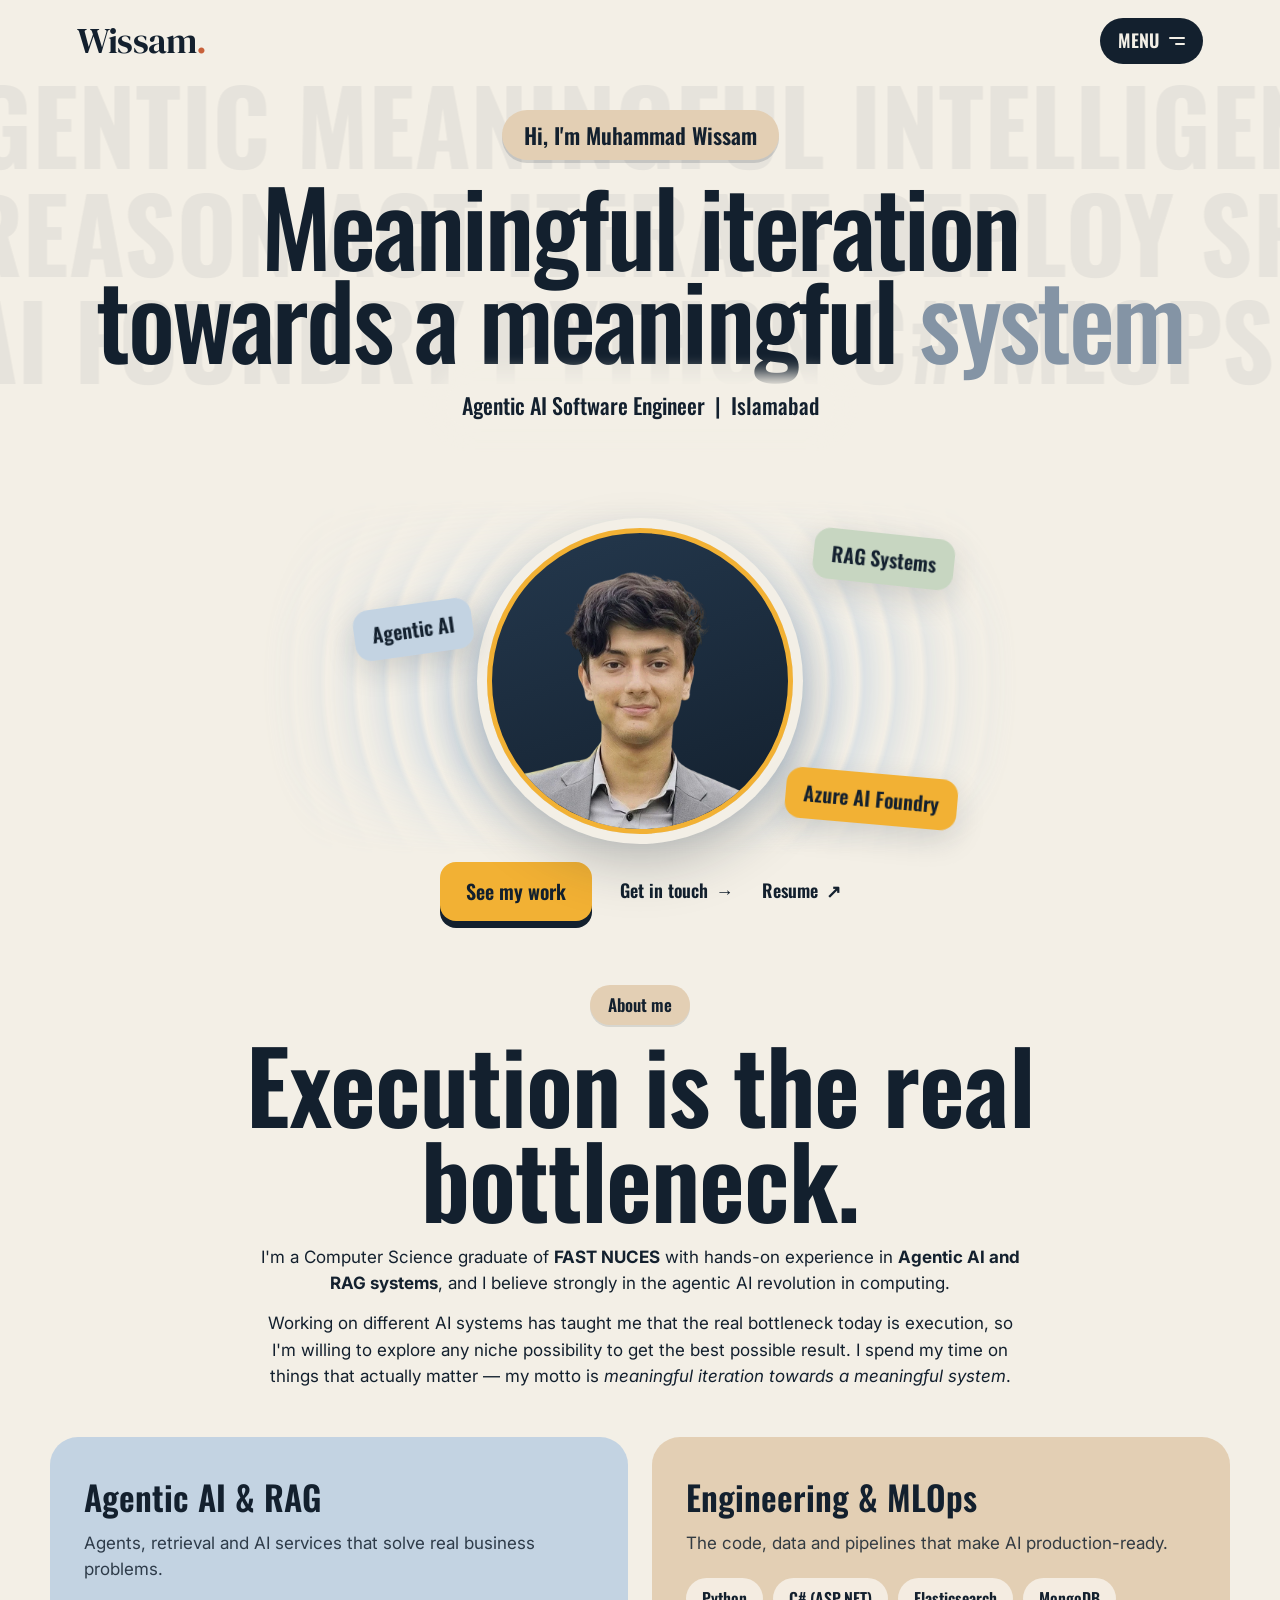
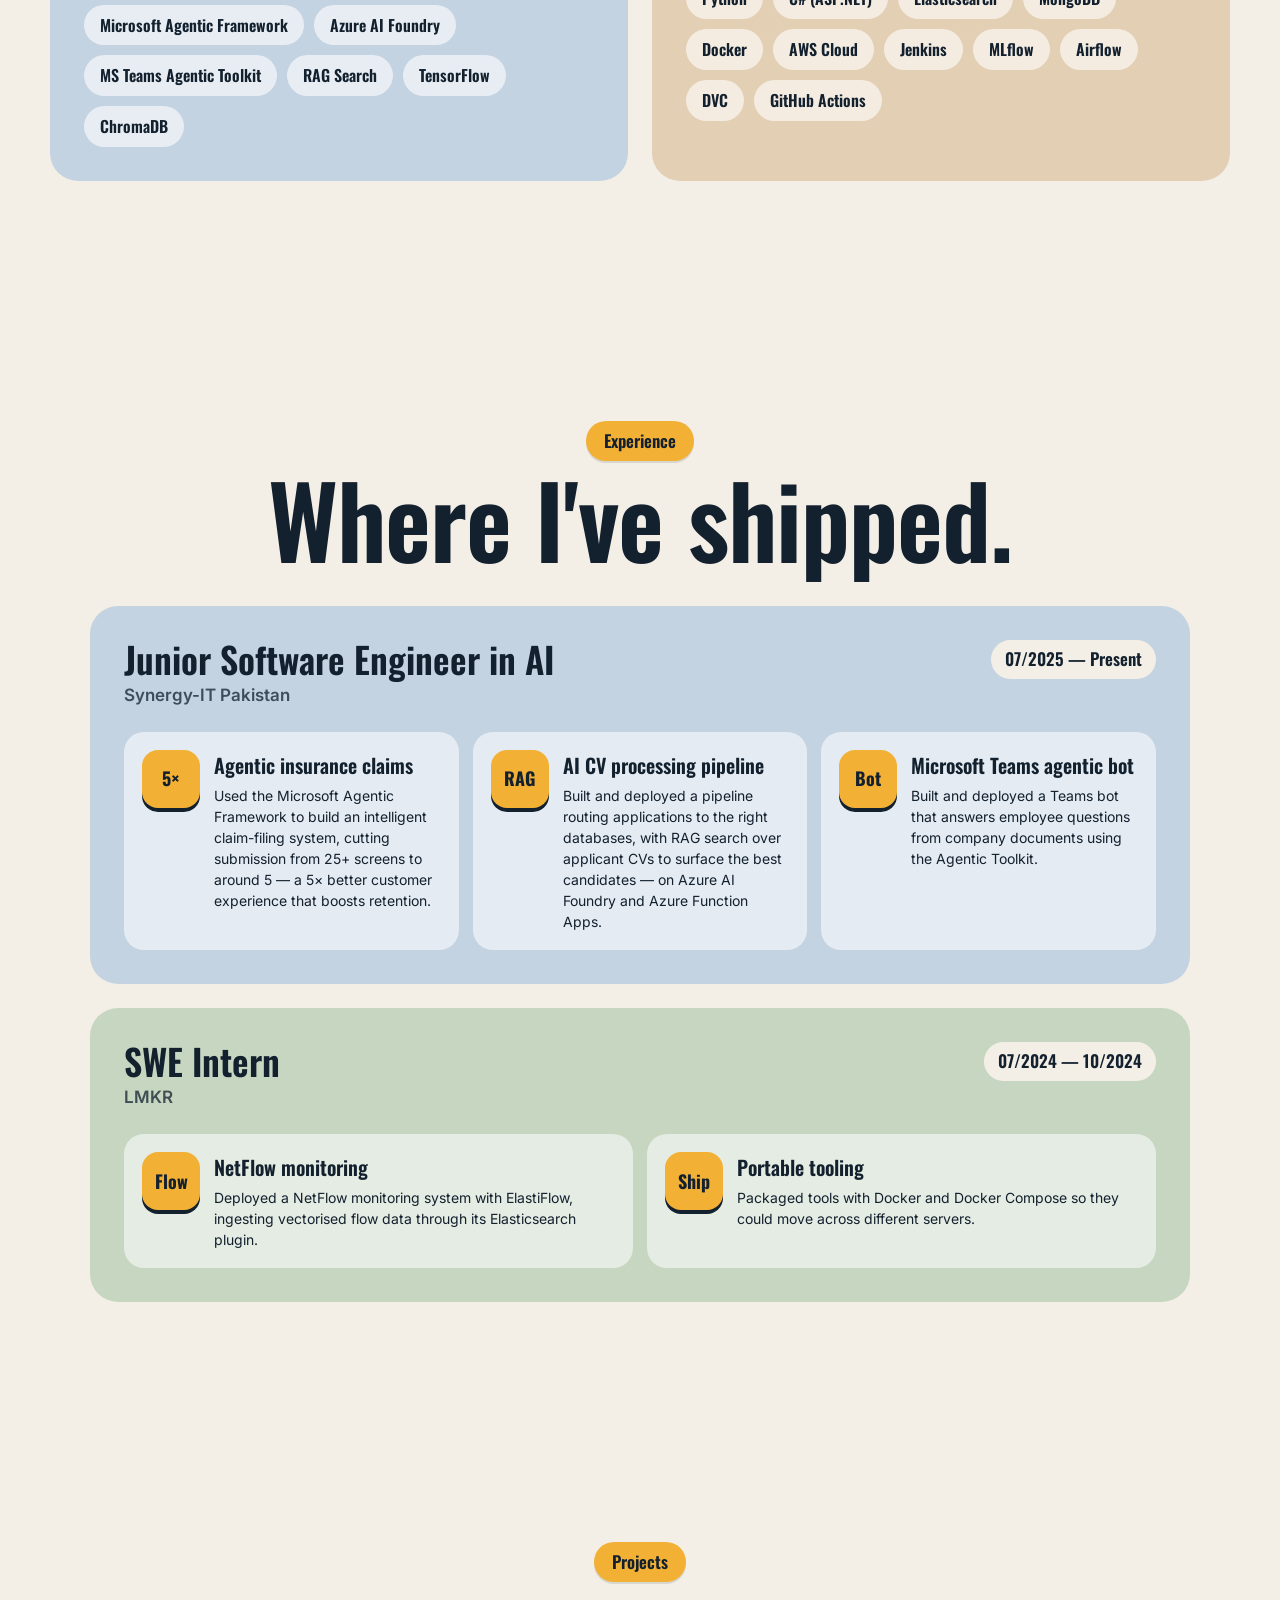
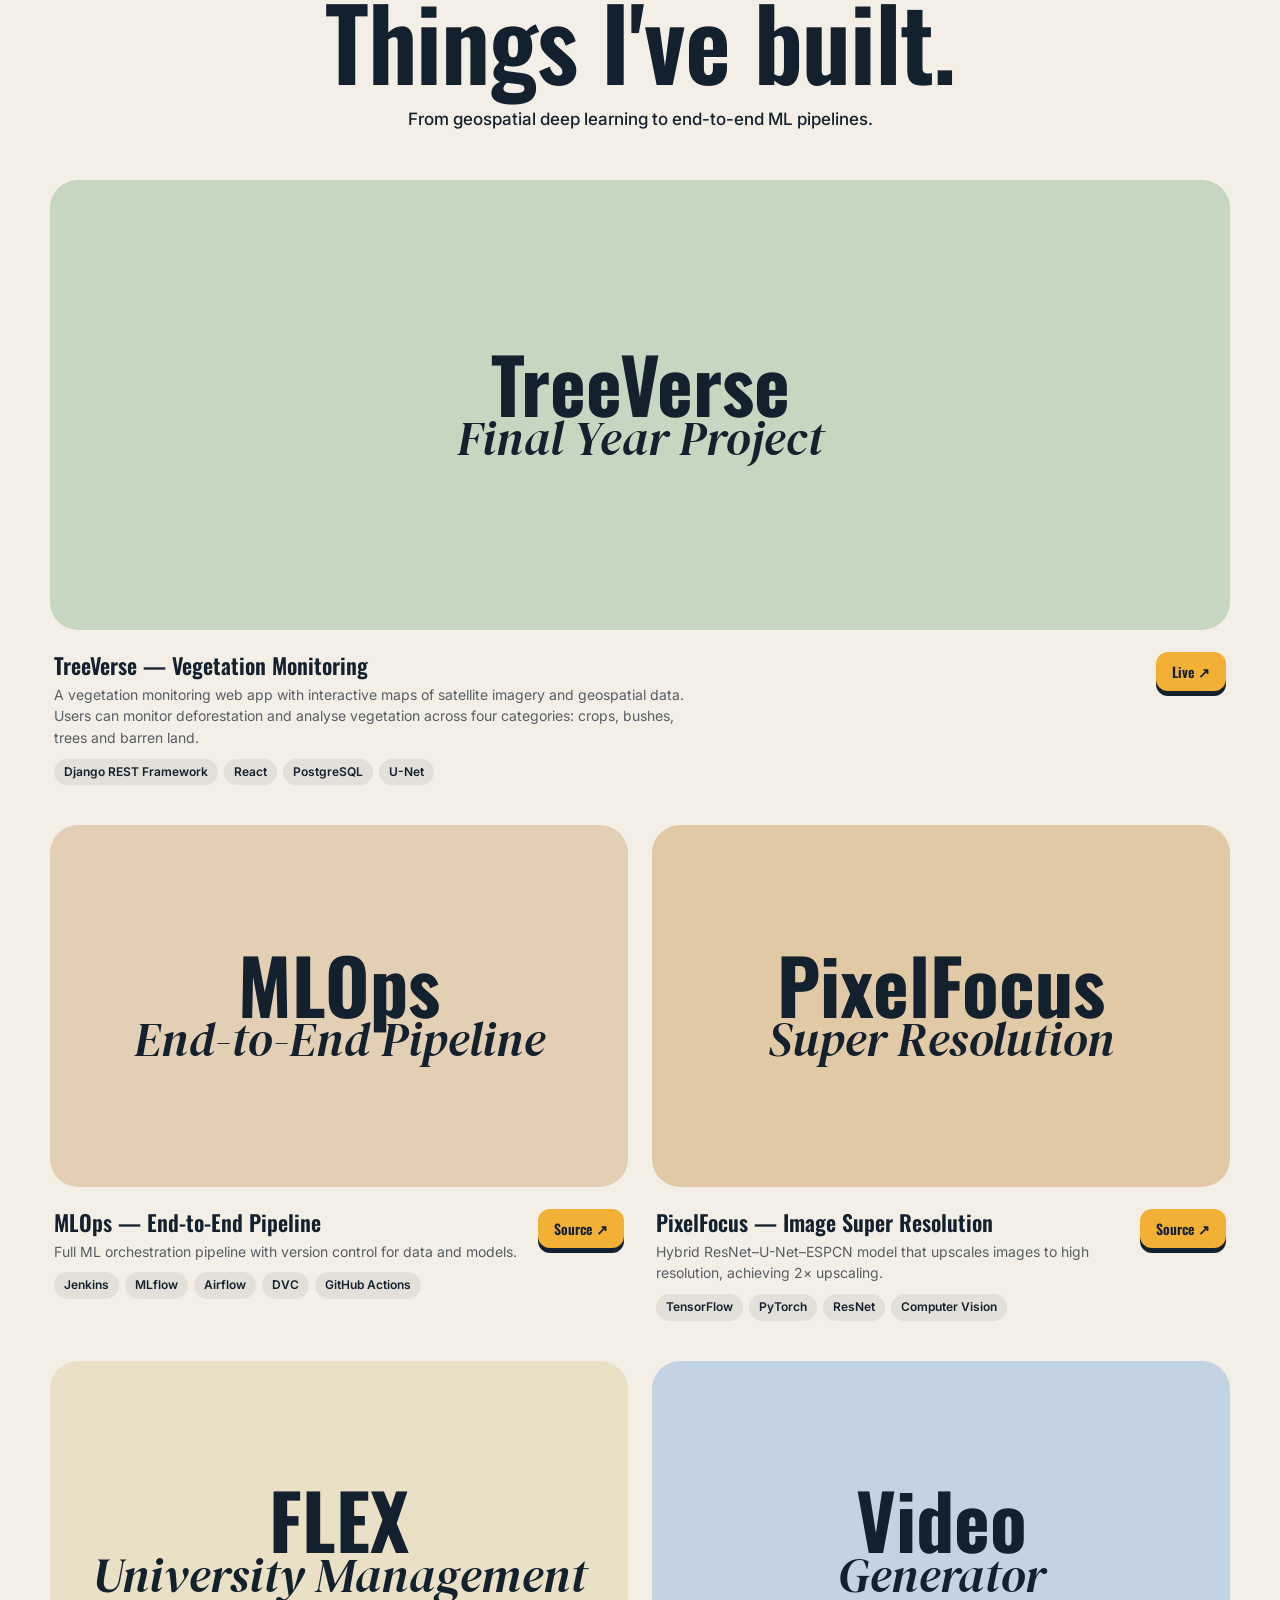
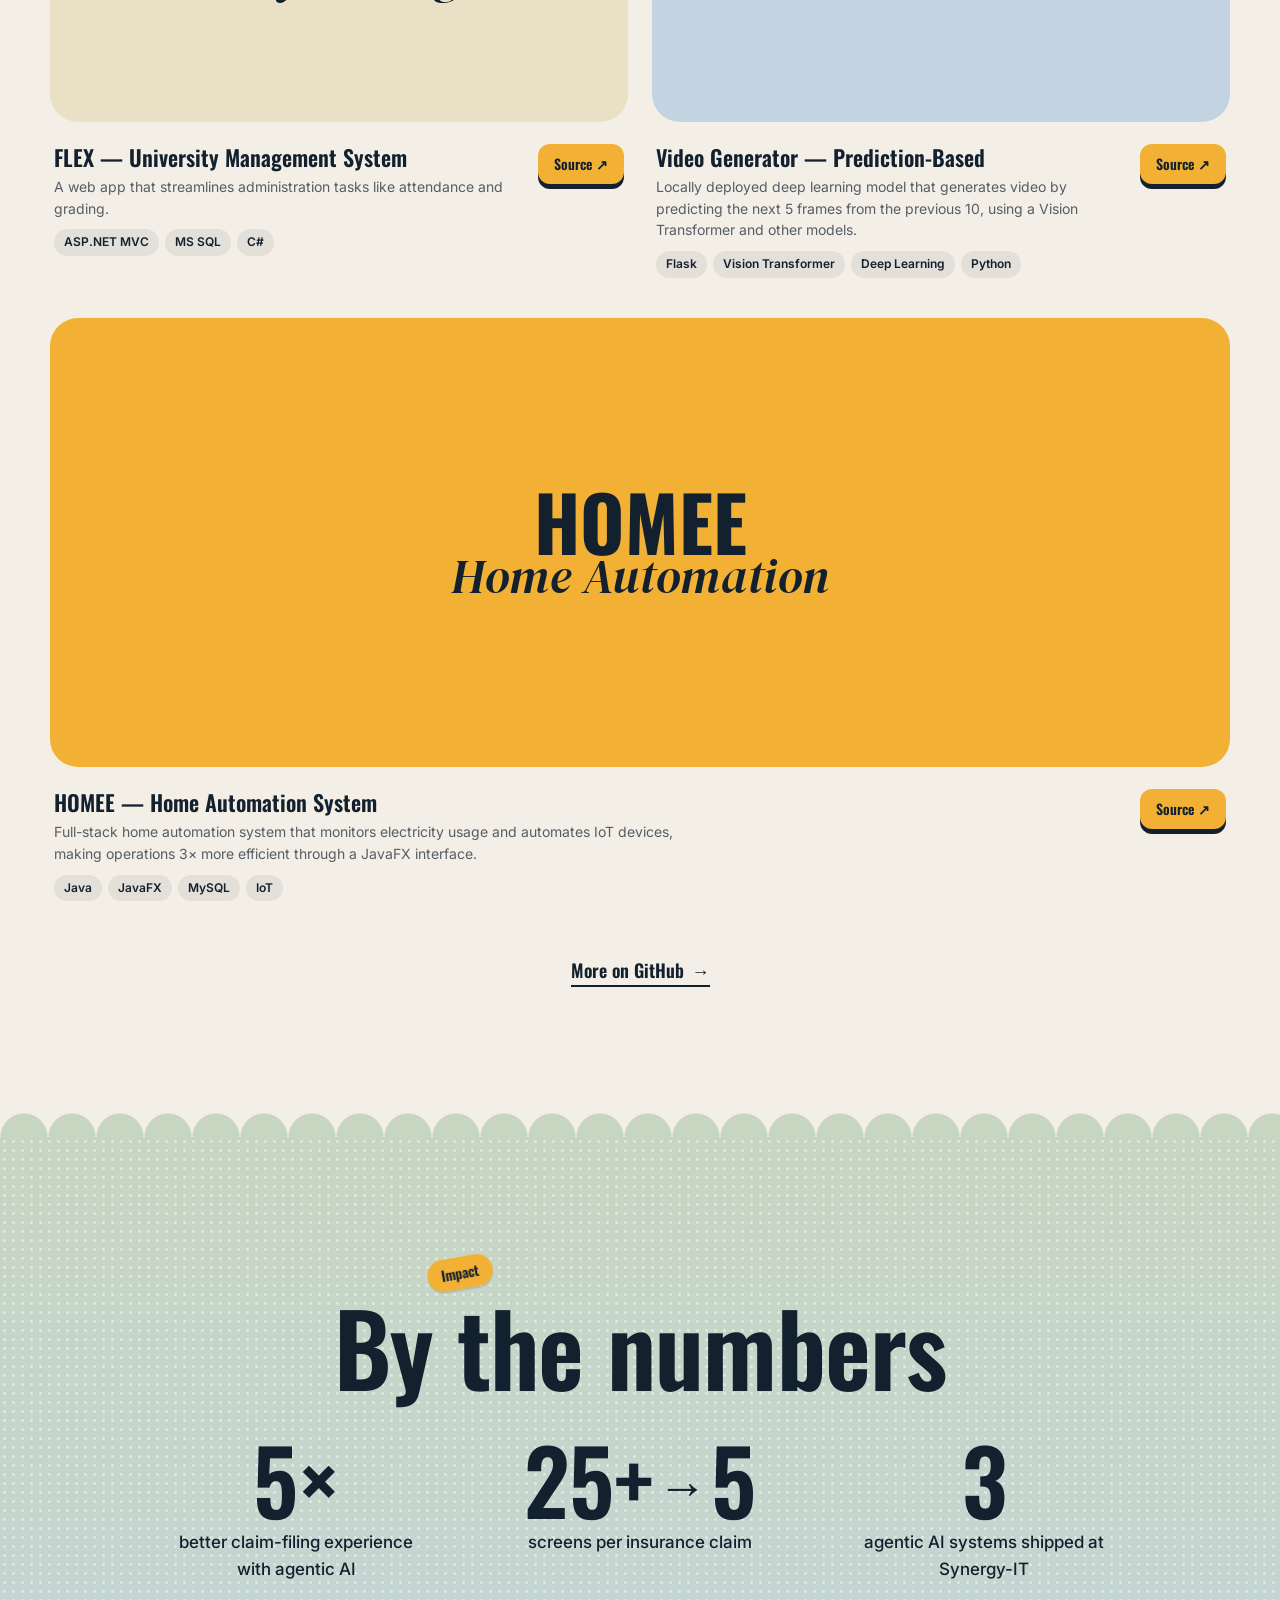
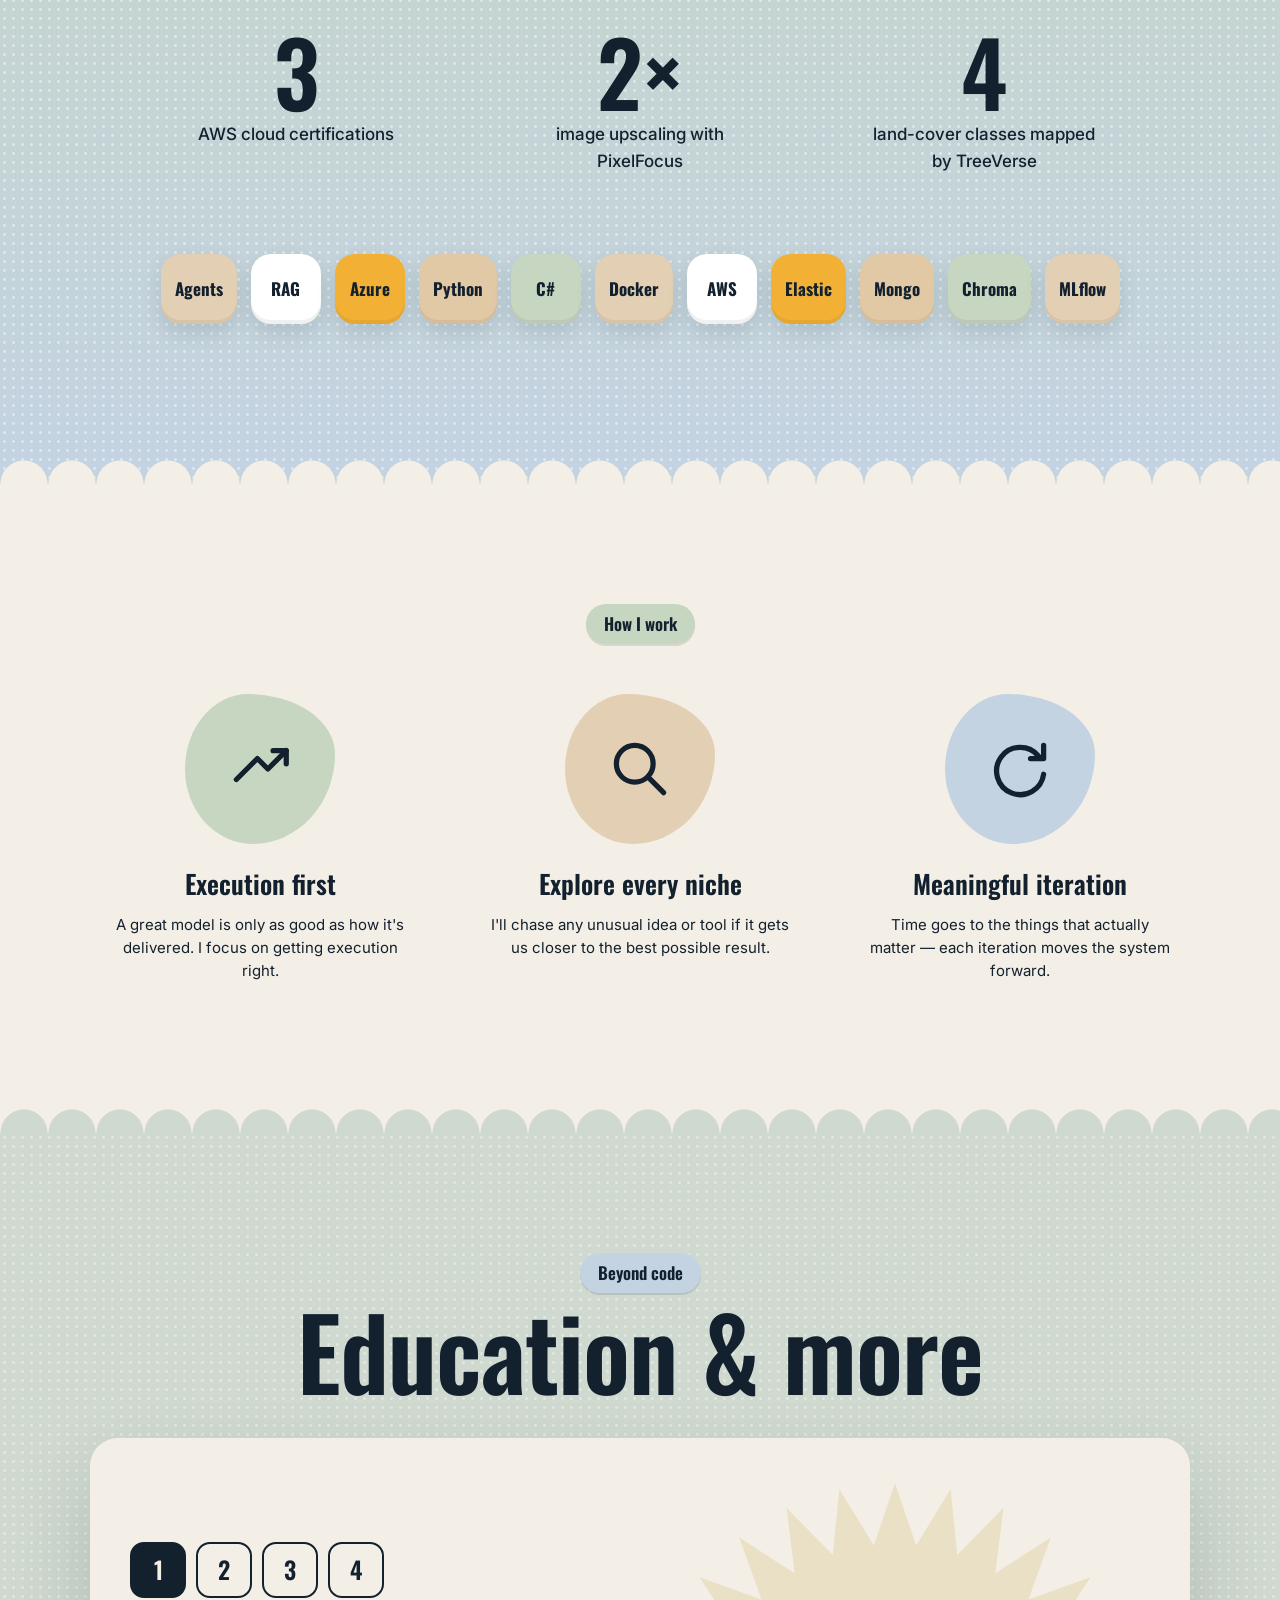
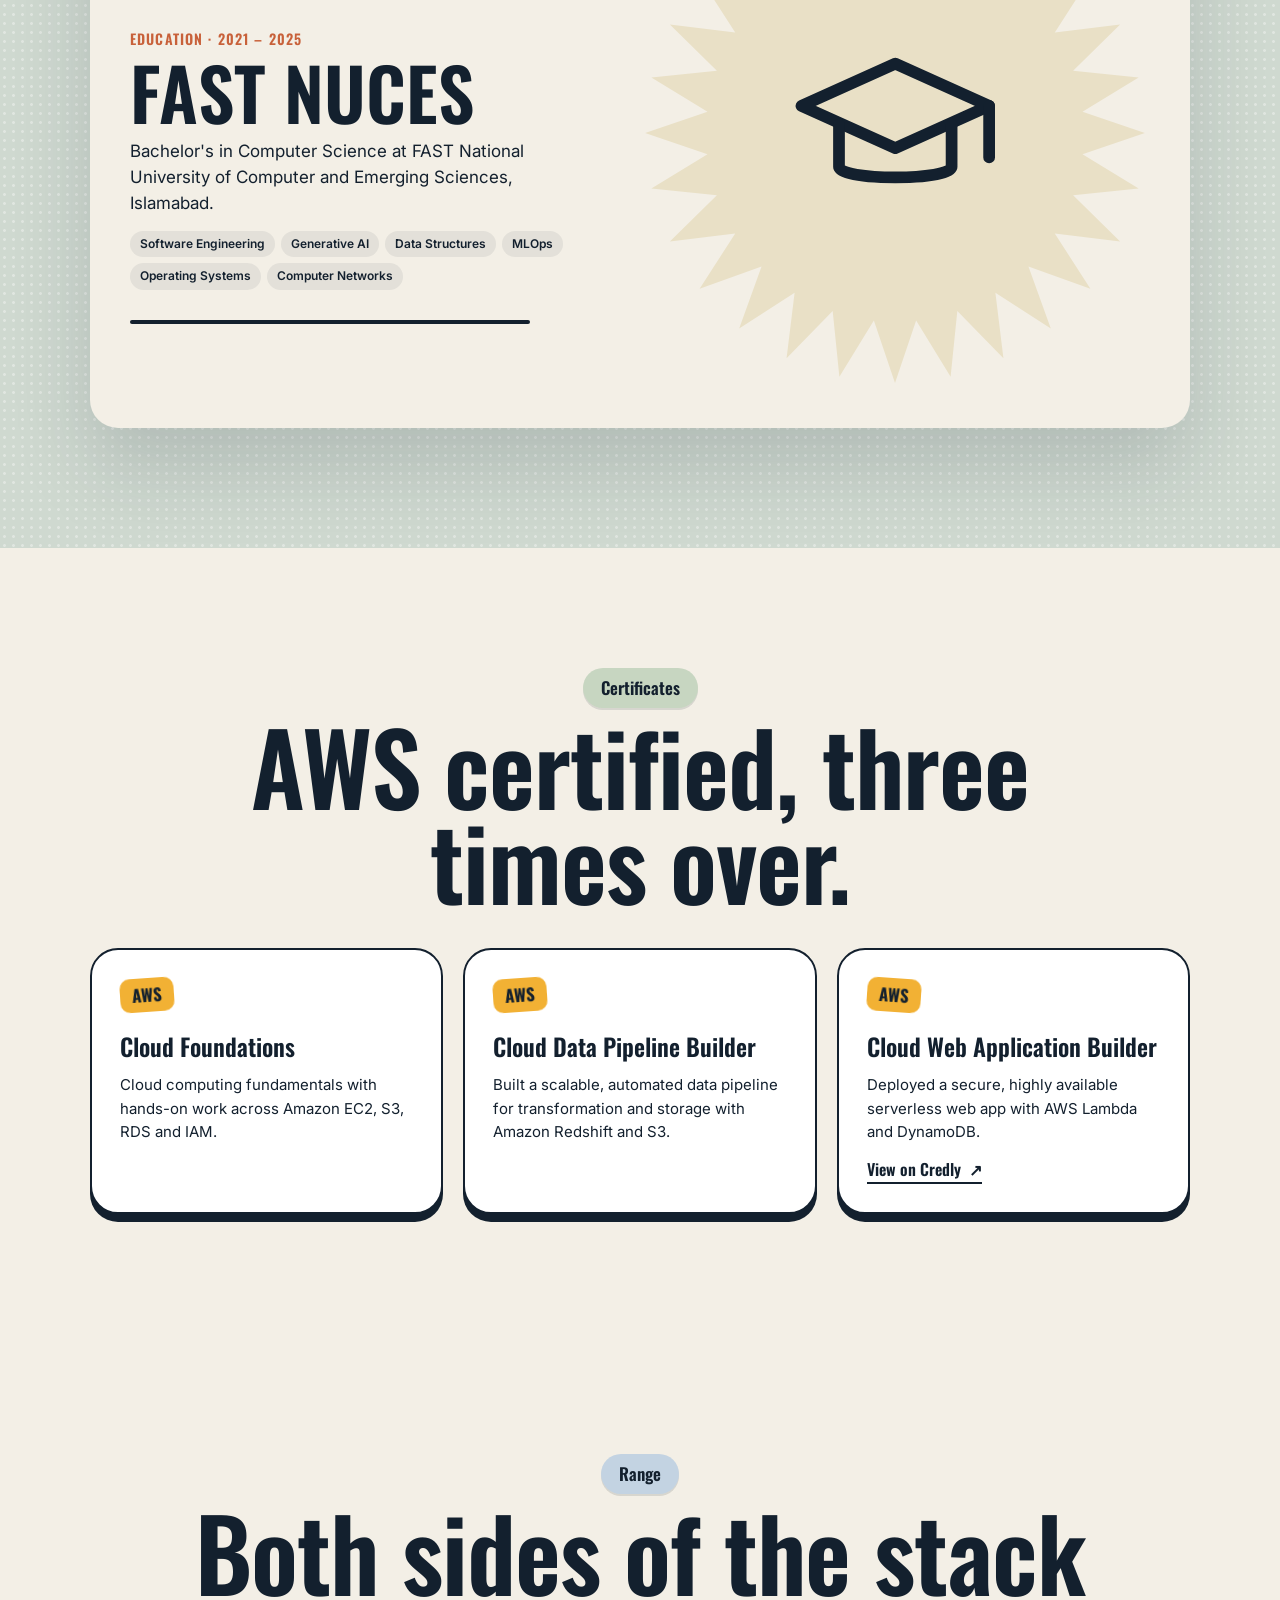
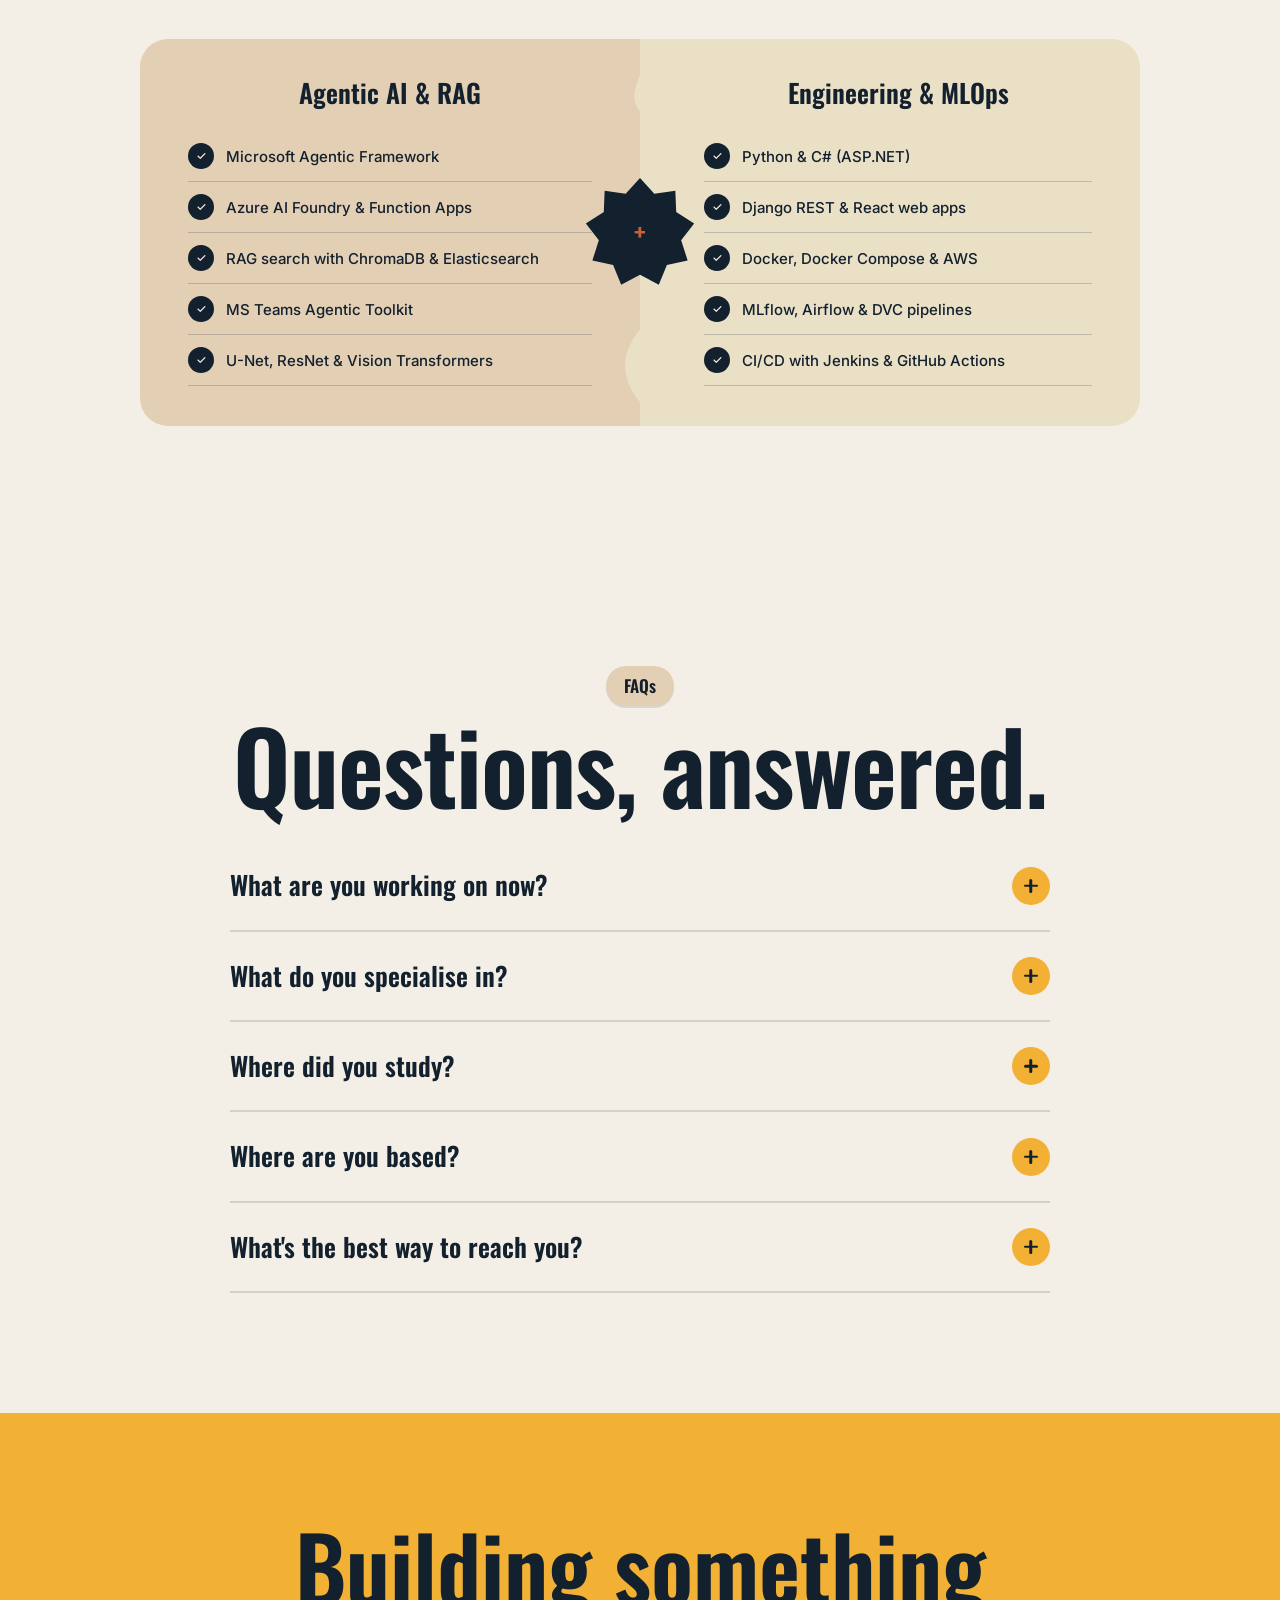
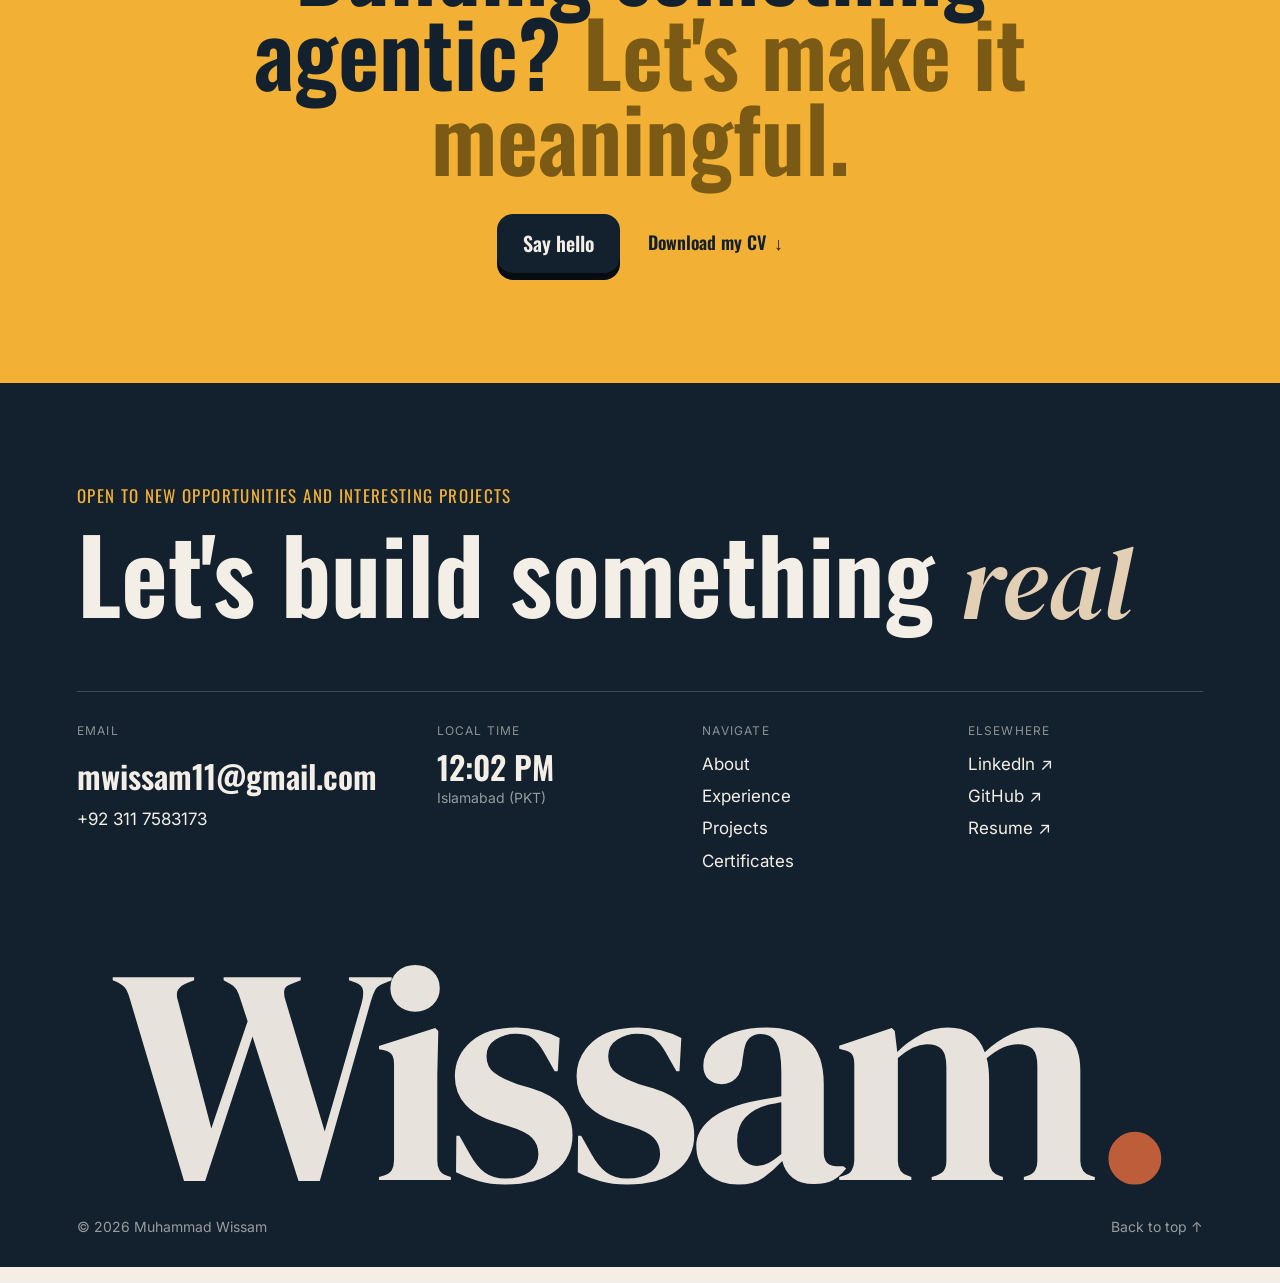
==== commit 5f1c8d25: "Move scholarship and languages into their own steps; add CV stats - "By the numbers" now shows six w" ====
--- a/index.html
+++ b/index.html
@@ -14,7 +14,7 @@
 <link rel="preconnect" href="https://fonts.googleapis.com">
 <link rel="preconnect" href="https://fonts.gstatic.com" crossorigin>
 <link href="https://fonts.googleapis.com/css2?family=Oswald:wght@400;500;600;700&family=Inter:wght@400;500;600;700&family=DM+Serif+Display&display=swap" rel="stylesheet">
-<link rel="stylesheet" href="styles.css?v=9">
+<link rel="stylesheet" href="styles.css?v=11">
 </head>
 <body>
 
@@ -185,9 +185,11 @@
   <h2 class="h2 reveal">By the numbers</h2>
   <div class="stat-grid">
     <div class="stat reveal"><div class="num"><span class="count" data-to="5">0</span>×</div><p>better claim-filing experience with agentic AI</p></div>
-    <div class="stat reveal"><div class="num">25+→<span class="count" data-to="5">0</span></div><p>screens per insurance claim</p></div>
-    <div class="stat reveal"><div class="num"><span class="count" data-to="100">0</span>%</div><p>merit scholarship for HSSC</p></div>
-    <div class="stat reveal"><div class="num"><span class="count" data-to="4">0</span></div><p>languages spoken</p></div>
+    <div class="stat reveal"><div class="num">25+<span class="arr">→</span><span class="count" data-to="5">0</span></div><p>screens per insurance claim</p></div>
+    <div class="stat reveal"><div class="num"><span class="count" data-to="3">0</span></div><p>agentic AI systems shipped at Synergy-IT</p></div>
+    <div class="stat reveal"><div class="num"><span class="count" data-to="3">0</span></div><p>AWS cloud certifications</p></div>
+    <div class="stat reveal"><div class="num"><span class="count" data-to="2">0</span>×</div><p>image upscaling with PixelFocus</p></div>
+    <div class="stat reveal"><div class="num"><span class="count" data-to="4">0</span></div><p>land-cover classes mapped by TreeVerse</p></div>
   </div>
   <div class="wave-row" aria-label="Tech stack">
     <span class="tile c1">Agents</span><span class="tile c2">RAG</span><span class="tile c3">Azure</span><span class="tile c4">Python</span><span class="tile c5">C#</span><span class="tile c1">Docker</span><span class="tile c2">AWS</span><span class="tile c3">Elastic</span><span class="tile c4">Mongo</span><span class="tile c5">Chroma</span><span class="tile c1">MLflow</span>
@@ -230,6 +232,7 @@
       </div>
       <div class="proc-body">
         <small class="proc-kicker" id="procKicker"></small>
+        <div class="proc-stat" id="procStat"><b id="procNum"></b><span id="procNumLabel"></span></div>
         <h3 id="procTitle"></h3>
         <p id="procText"></p>
         <div class="ptags" id="procTags"></div>
@@ -334,6 +337,6 @@
   <div class="foot-bottom"><span>© <span id="year"></span> Muhammad Wissam</span><a href="#top">Back to top ↑</a></div>
 </footer>
 
-<script src="main.js?v=9"></script>
+<script src="main.js?v=11"></script>
 </body>
 </html>
--- a/styles.css
+++ b/styles.css
@@ -248,9 +248,10 @@
   padding-bottom: 160px; overflow-x: clip;
 }
 .stats .tag { position: relative; left: -180px; }
-.stat-grid { display: grid; grid-template-columns: repeat(4, 1fr); gap: 24px; max-width: 1100px; margin: 40px auto 80px; }
+.stat-grid { display: grid; grid-template-columns: repeat(3, 1fr); gap: 44px 32px; max-width: 1000px; margin: 40px auto 80px; }
 .stat .num { font-family: var(--display); font-weight: 600; font-size: clamp(56px, 7vw, 96px); line-height: 1; }
-.stat p { margin: 6px 0 0; font-weight: 500; }
+.stat p { margin: 6px auto 0; font-weight: 500; max-width: 240px; }
+.stat .arr { font-size: .55em; vertical-align: .3em; margin: 0 .08em; }
 .wave-row { display: flex; justify-content: center; gap: 14px; flex-wrap: nowrap; }
 .tile {
   flex: none; display: grid; place-items: center;
@@ -528,3 +529,9 @@
   60% { transform: scale(1.004, 1); }
   100% { transform: none; }
 }
+
+/* Headline number inside the Achievement / Languages steps */
+.proc-stat { display: flex; align-items: baseline; gap: 12px; margin: 2px 0 8px; }
+.proc-stat[hidden] { display: none; }
+.proc-stat b { font-family: var(--display); font-weight: 600; font-size: clamp(56px, 7vw, 88px); line-height: 1; color: var(--rust); }
+.proc-stat > span { font-family: var(--display); font-weight: 500; font-size: 20px; }
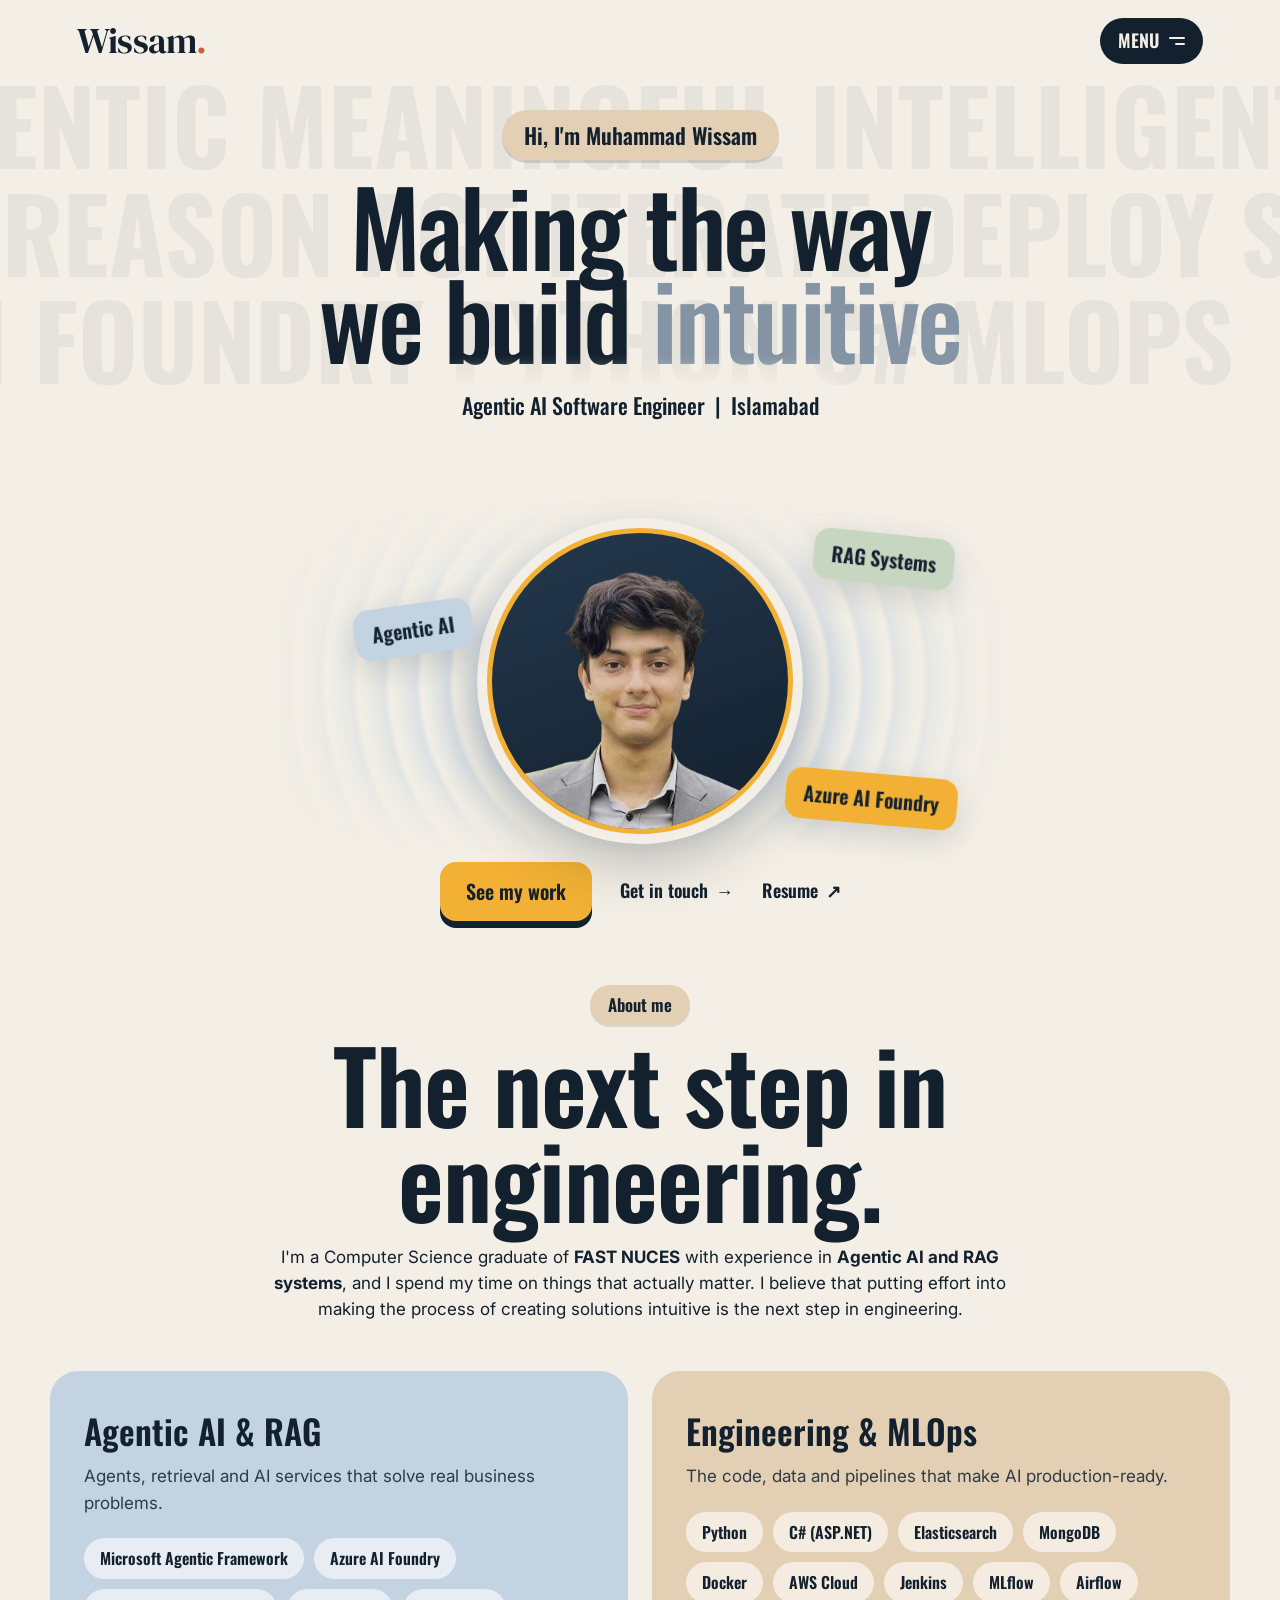
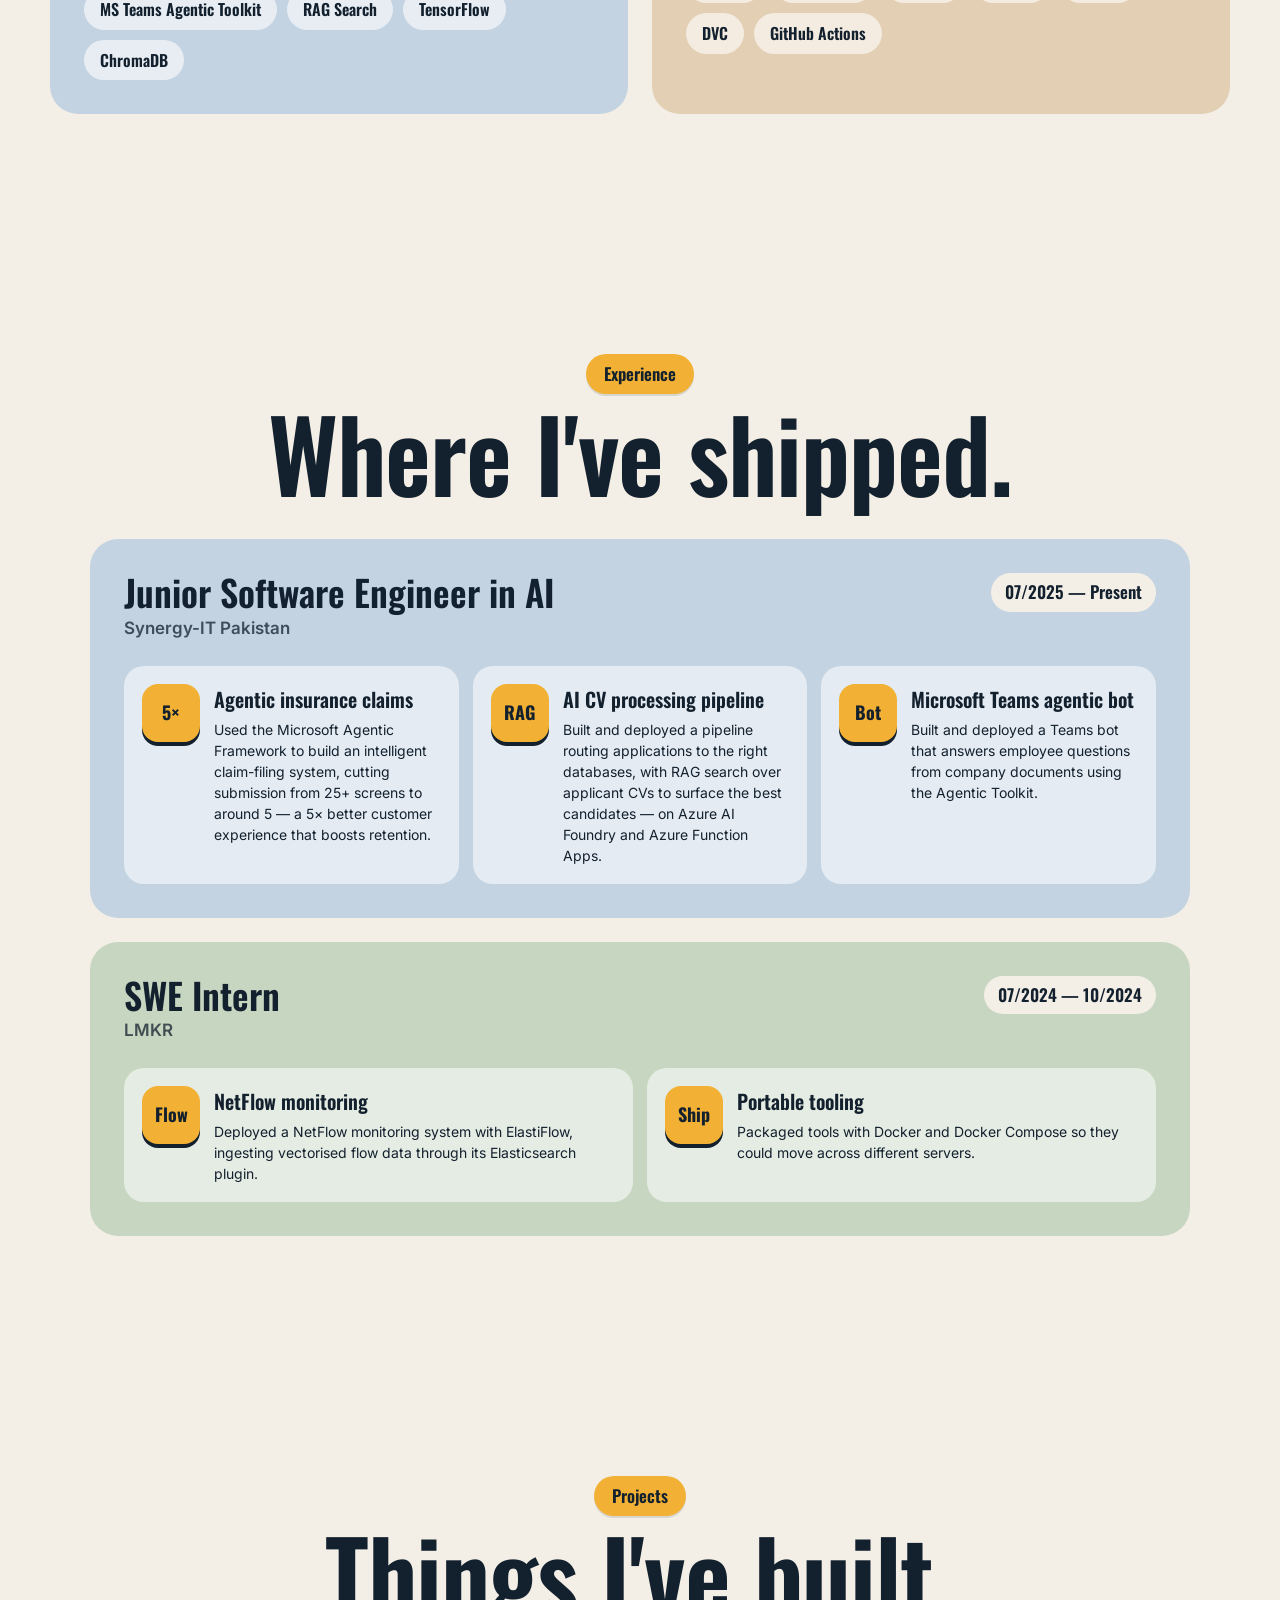
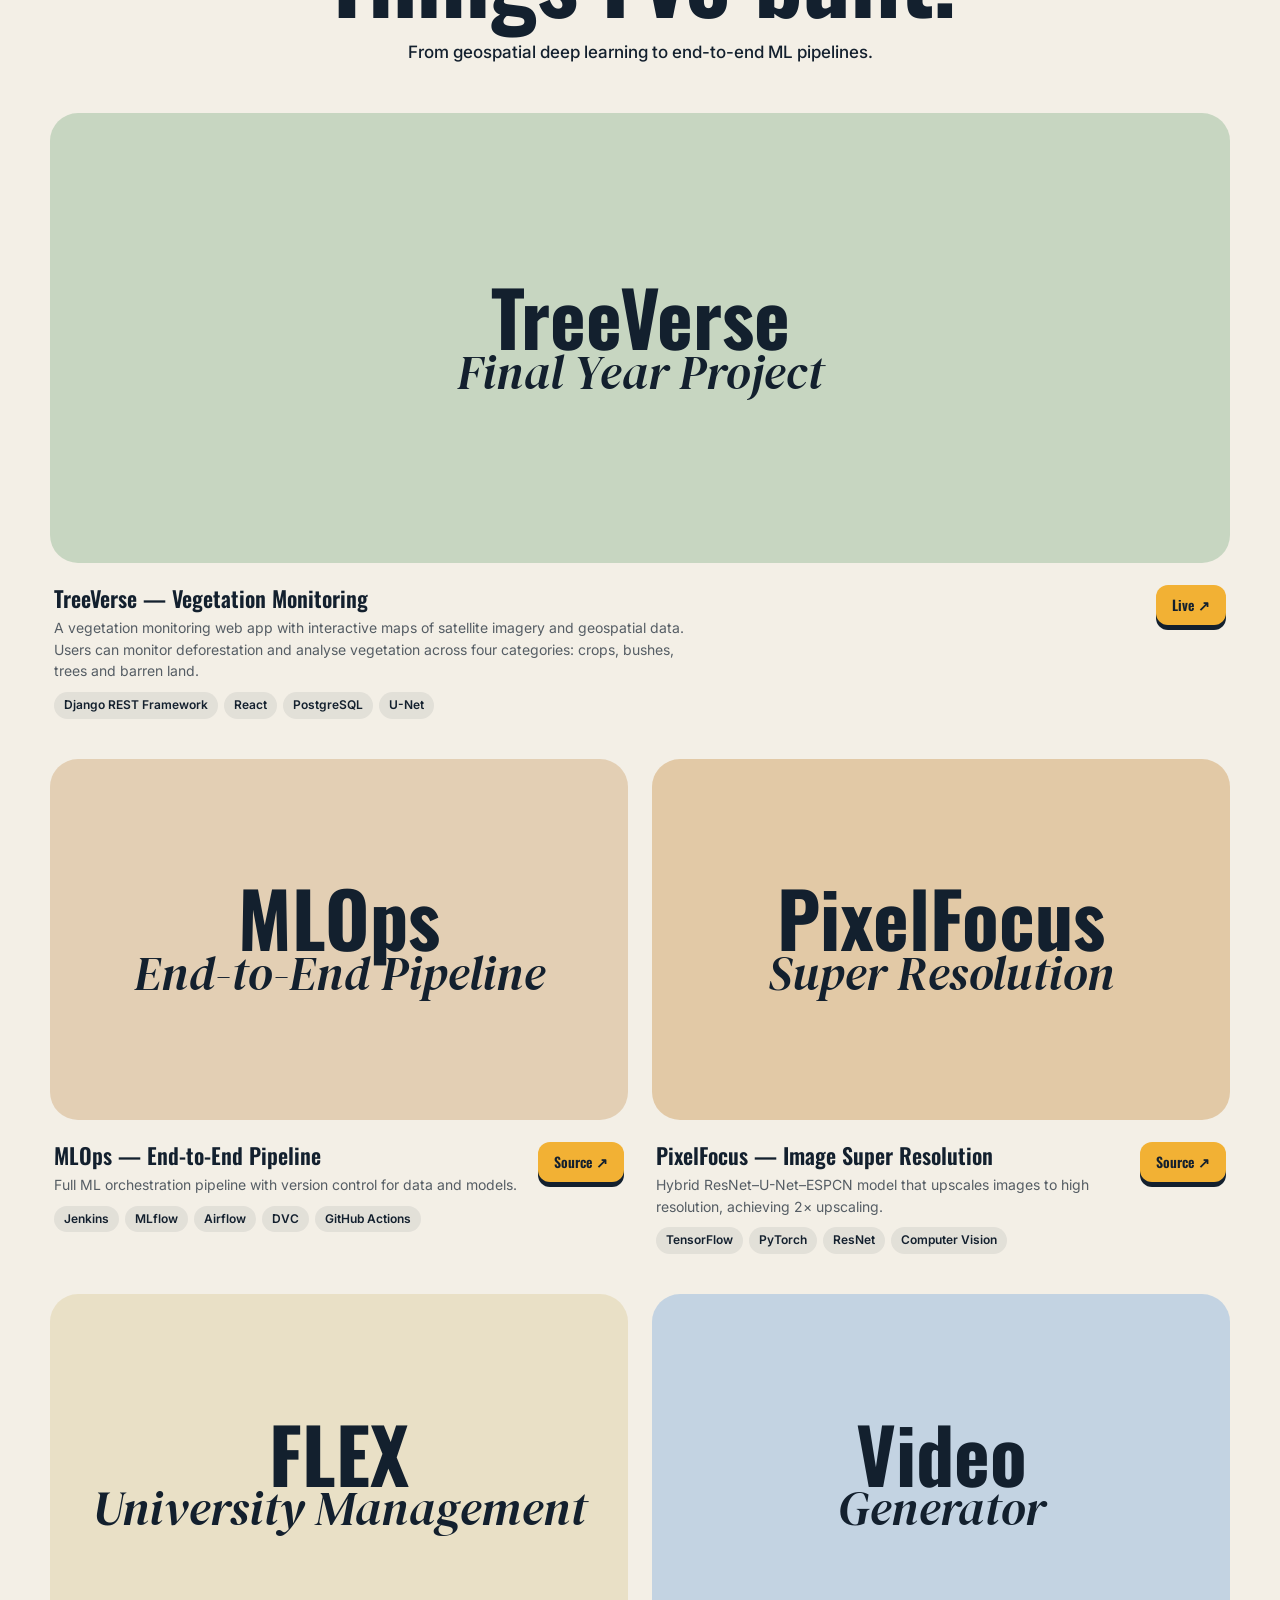
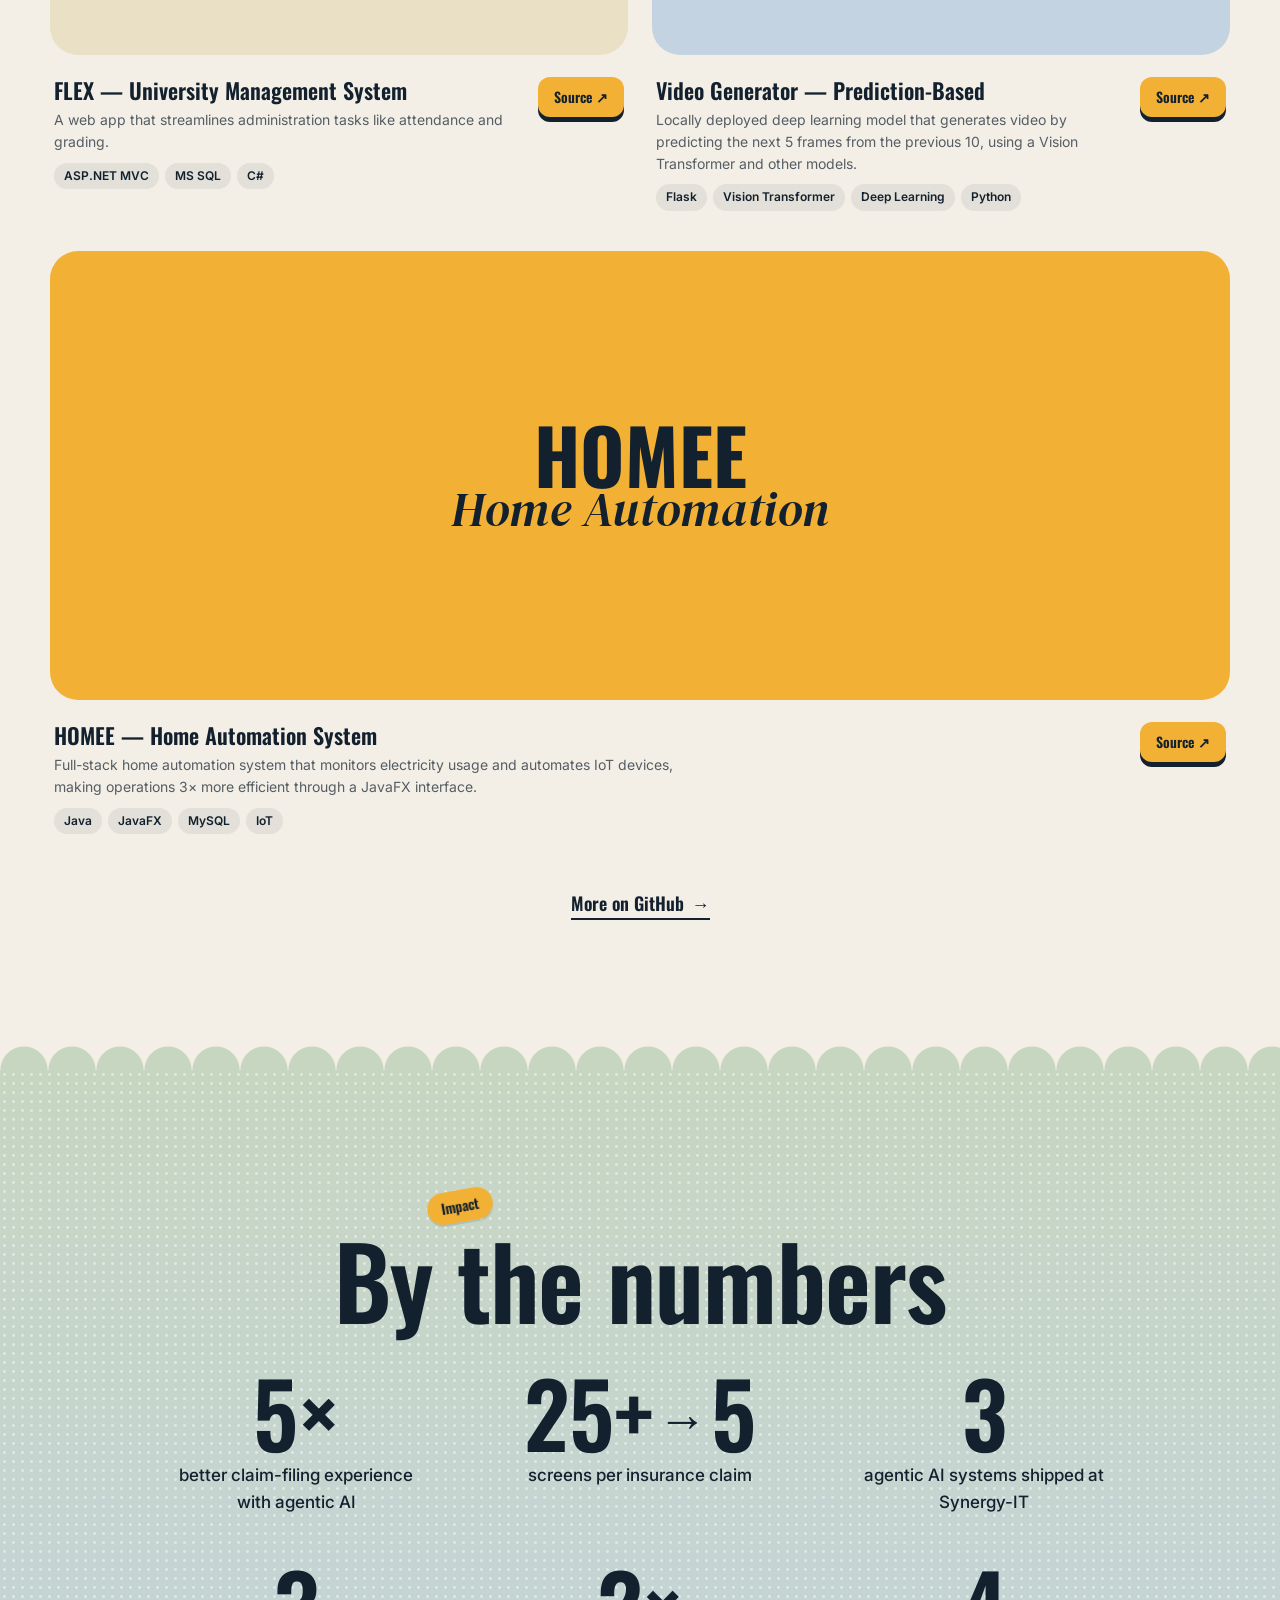
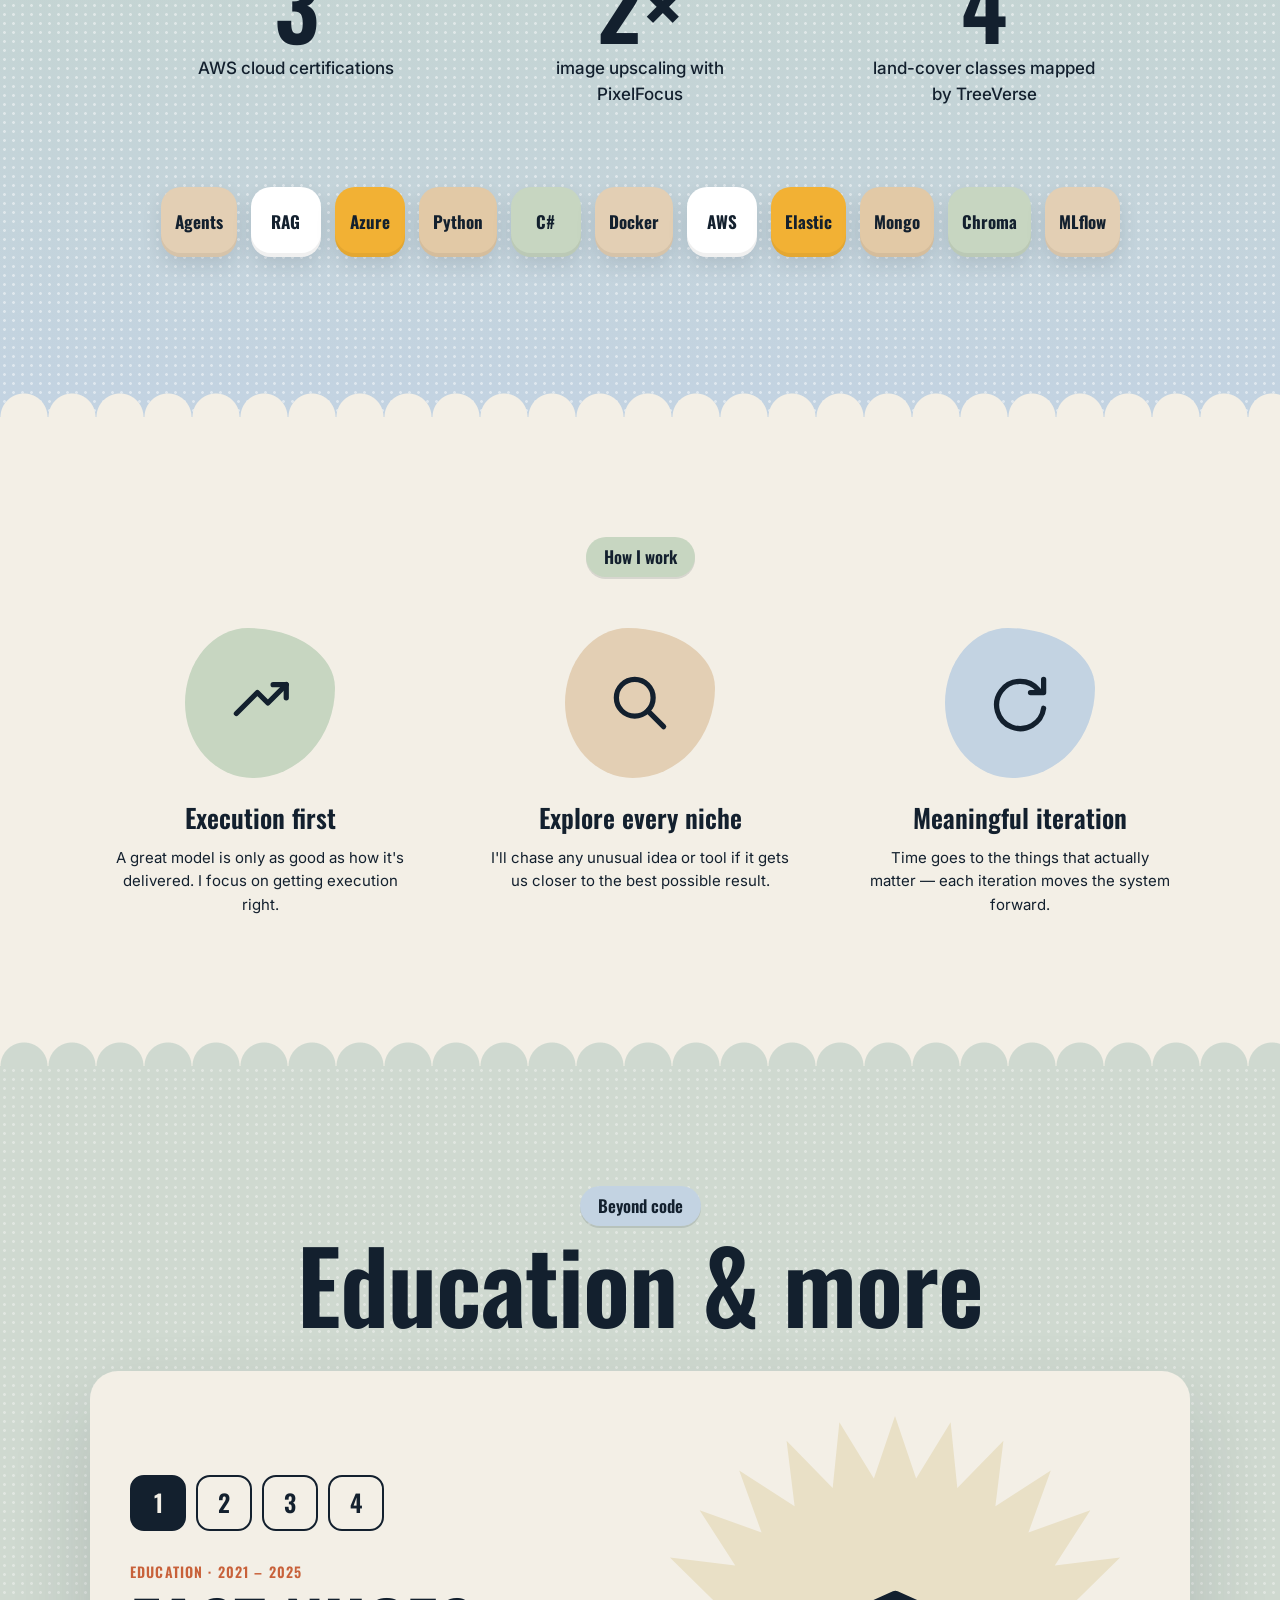
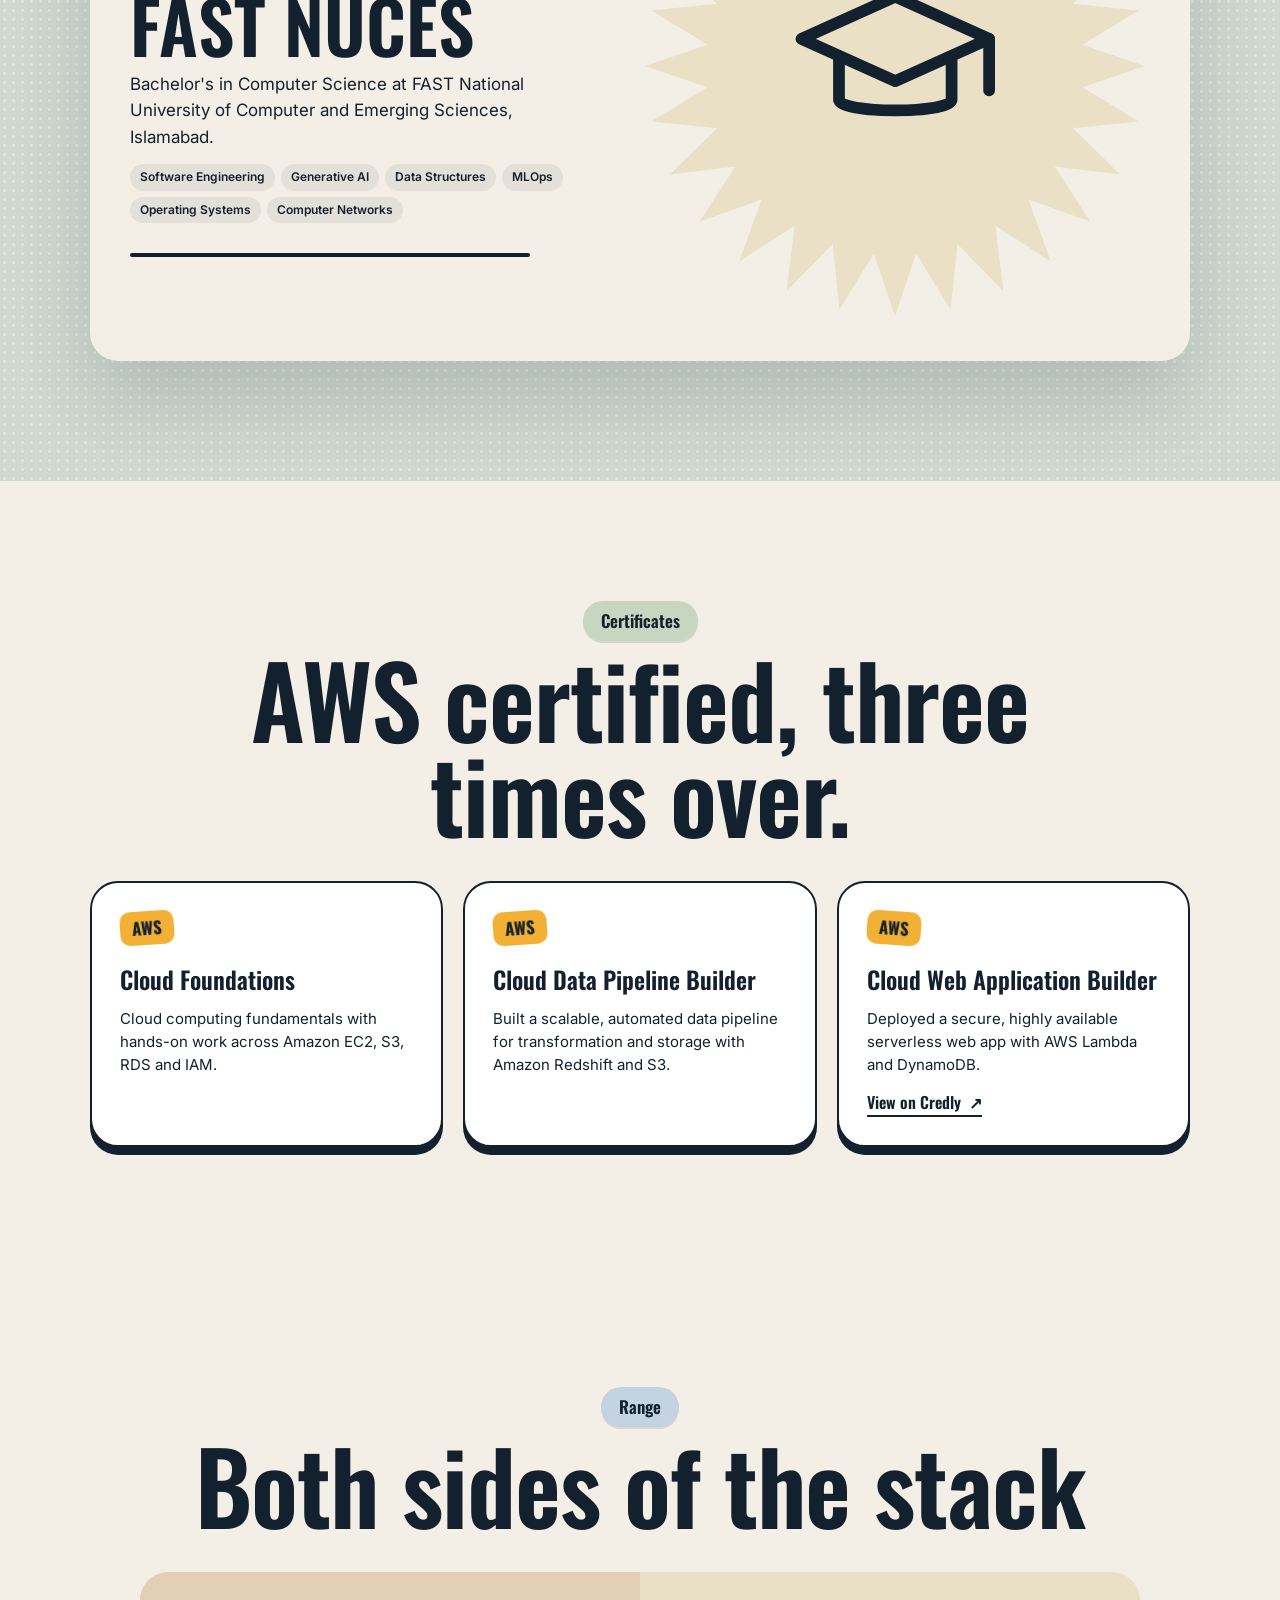
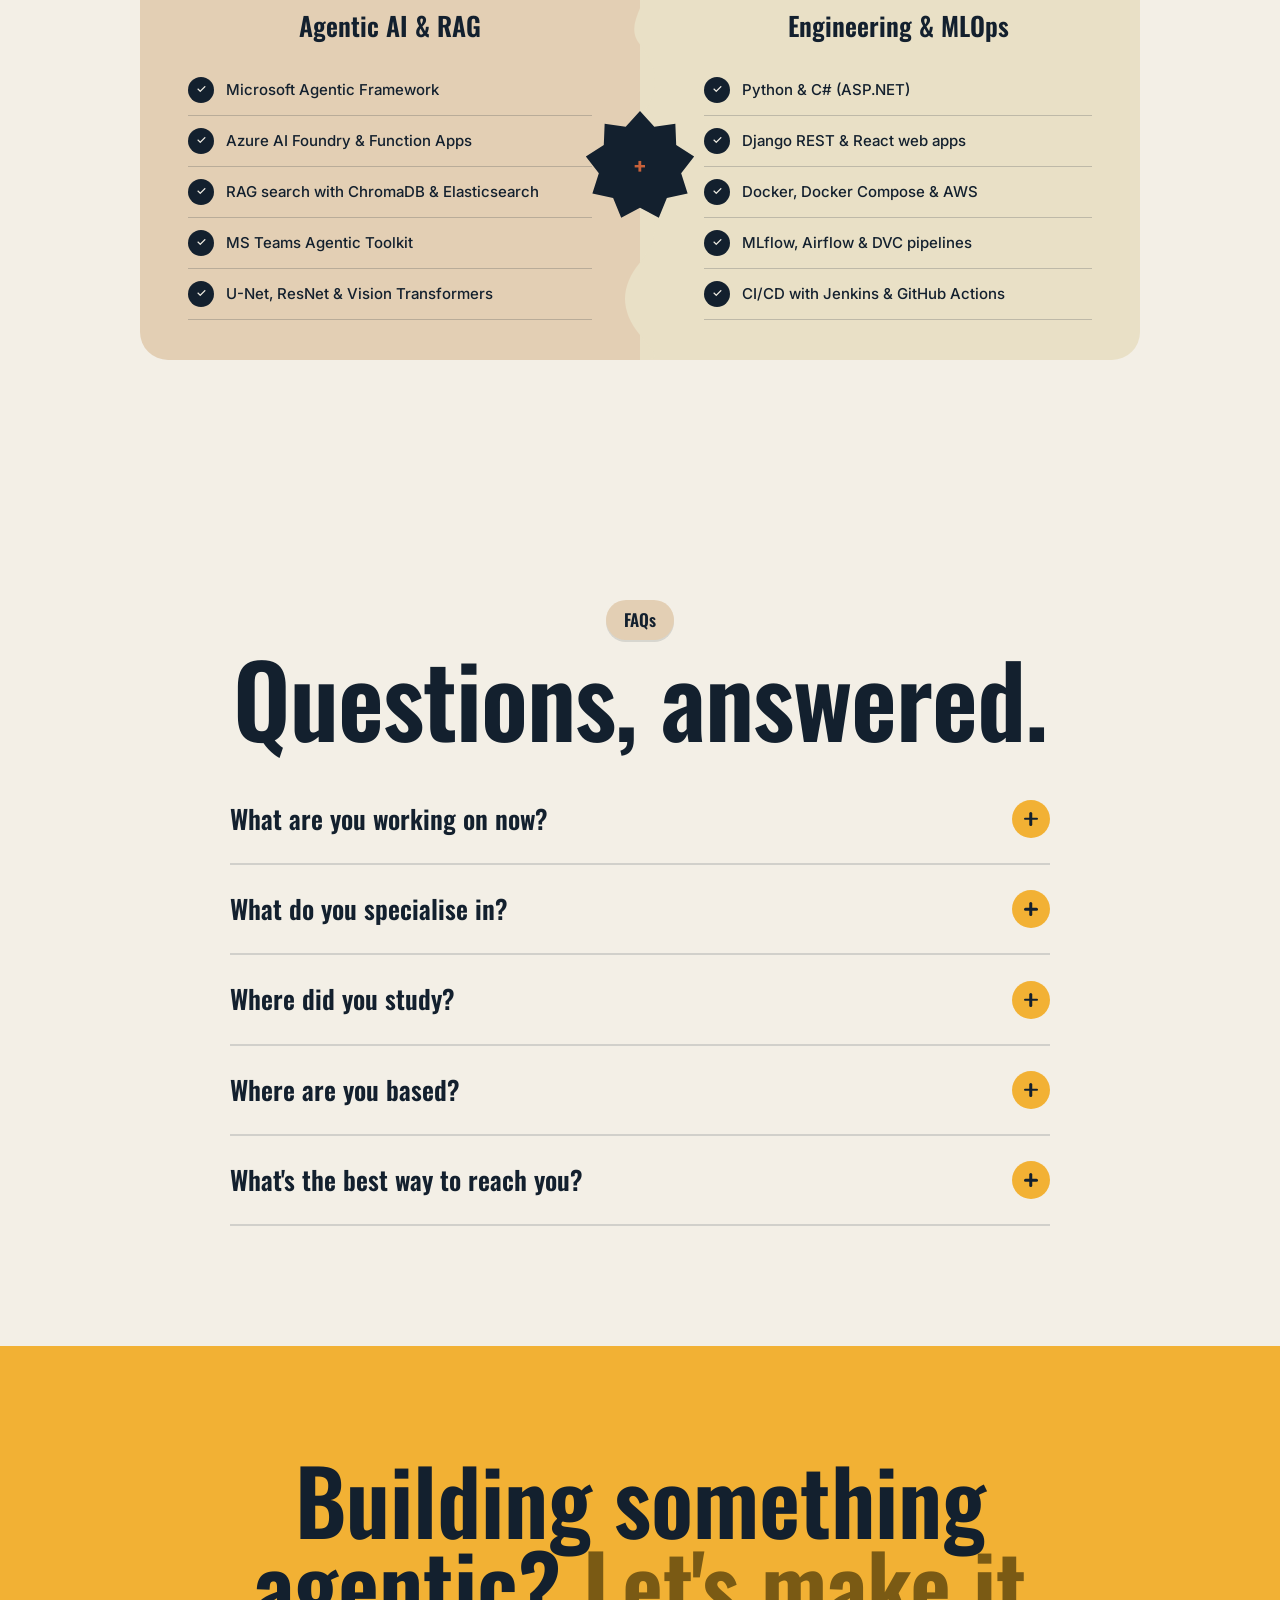
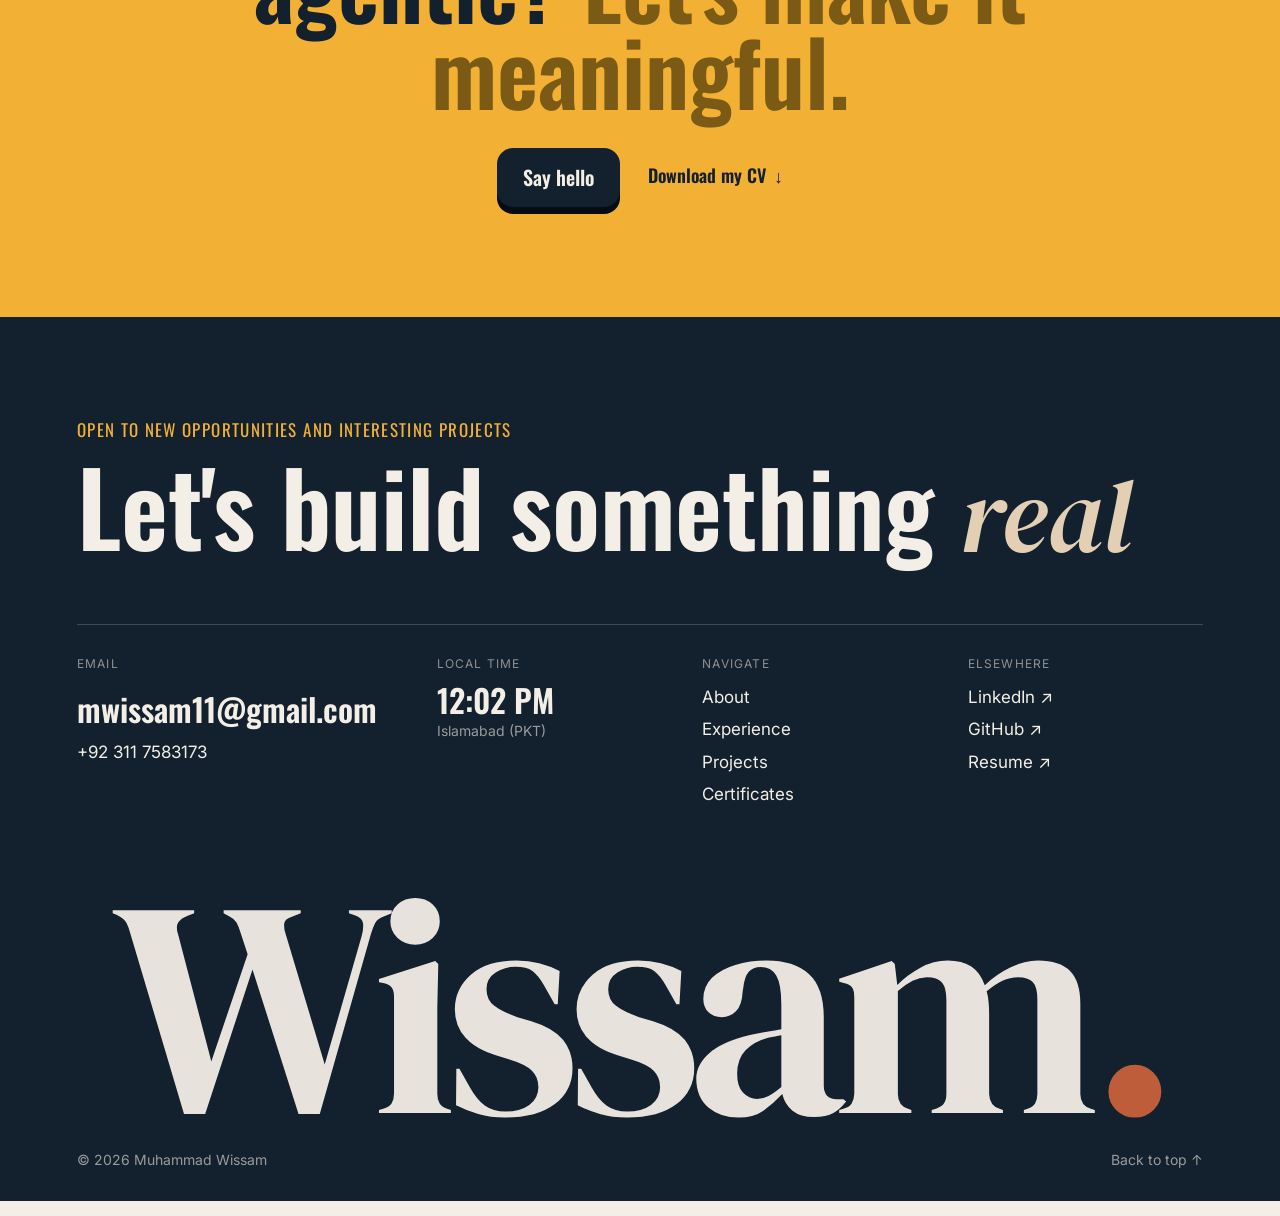
==== commit e082e43e: "New about text and tagline: making the way we build intuitive Co-Authored-By: Claude Opus 5.5 <norep" ====
--- a/index.html
+++ b/index.html
@@ -50,7 +50,7 @@
 
   <p class="hero-hi reveal">Hi, I'm Muhammad Wissam</p>
   <h1 class="hero-title reveal">
-    Meaningful iteration <br class="br-lg">towards a meaningful <span class="muted">system</span>
+    Making the way <br class="br-lg">we build <span class="muted">intuitive</span>
   </h1>
   <p class="hero-sub reveal">Agentic AI Software Engineer &nbsp;|&nbsp; Islamabad</p>
   <div class="stage" id="stage">
@@ -73,10 +73,9 @@
 <!-- ============ ABOUT ============ -->
 <section class="skills" id="about">
   <span class="tag tag-sand">About me</span>
-  <h2 class="h2 reveal">Execution is the real bottleneck.</h2>
+  <h2 class="h2 reveal">The next step in engineering.</h2>
   <div class="about-copy reveal">
-    <p>I'm a Computer Science graduate of <b>FAST NUCES</b> with hands-on experience in <b>Agentic AI and RAG systems</b>, and I believe strongly in the agentic AI revolution in computing.</p>
-    <p>Working on different AI systems has taught me that the real bottleneck today is execution, so I'm willing to explore any niche possibility to get the best possible result. I spend my time on things that actually matter — my motto is <i>meaningful iteration towards a meaningful system</i>.</p>
+    <p>I'm a Computer Science graduate of <b>FAST NUCES</b> with experience in <b>Agentic AI and RAG systems</b>, and I spend my time on things that actually matter. I believe that putting effort into making the process of creating solutions intuitive is the next step in engineering.</p>
   </div>
   <div class="engine-grid">
     <article class="engine engine-steel reveal tilt">
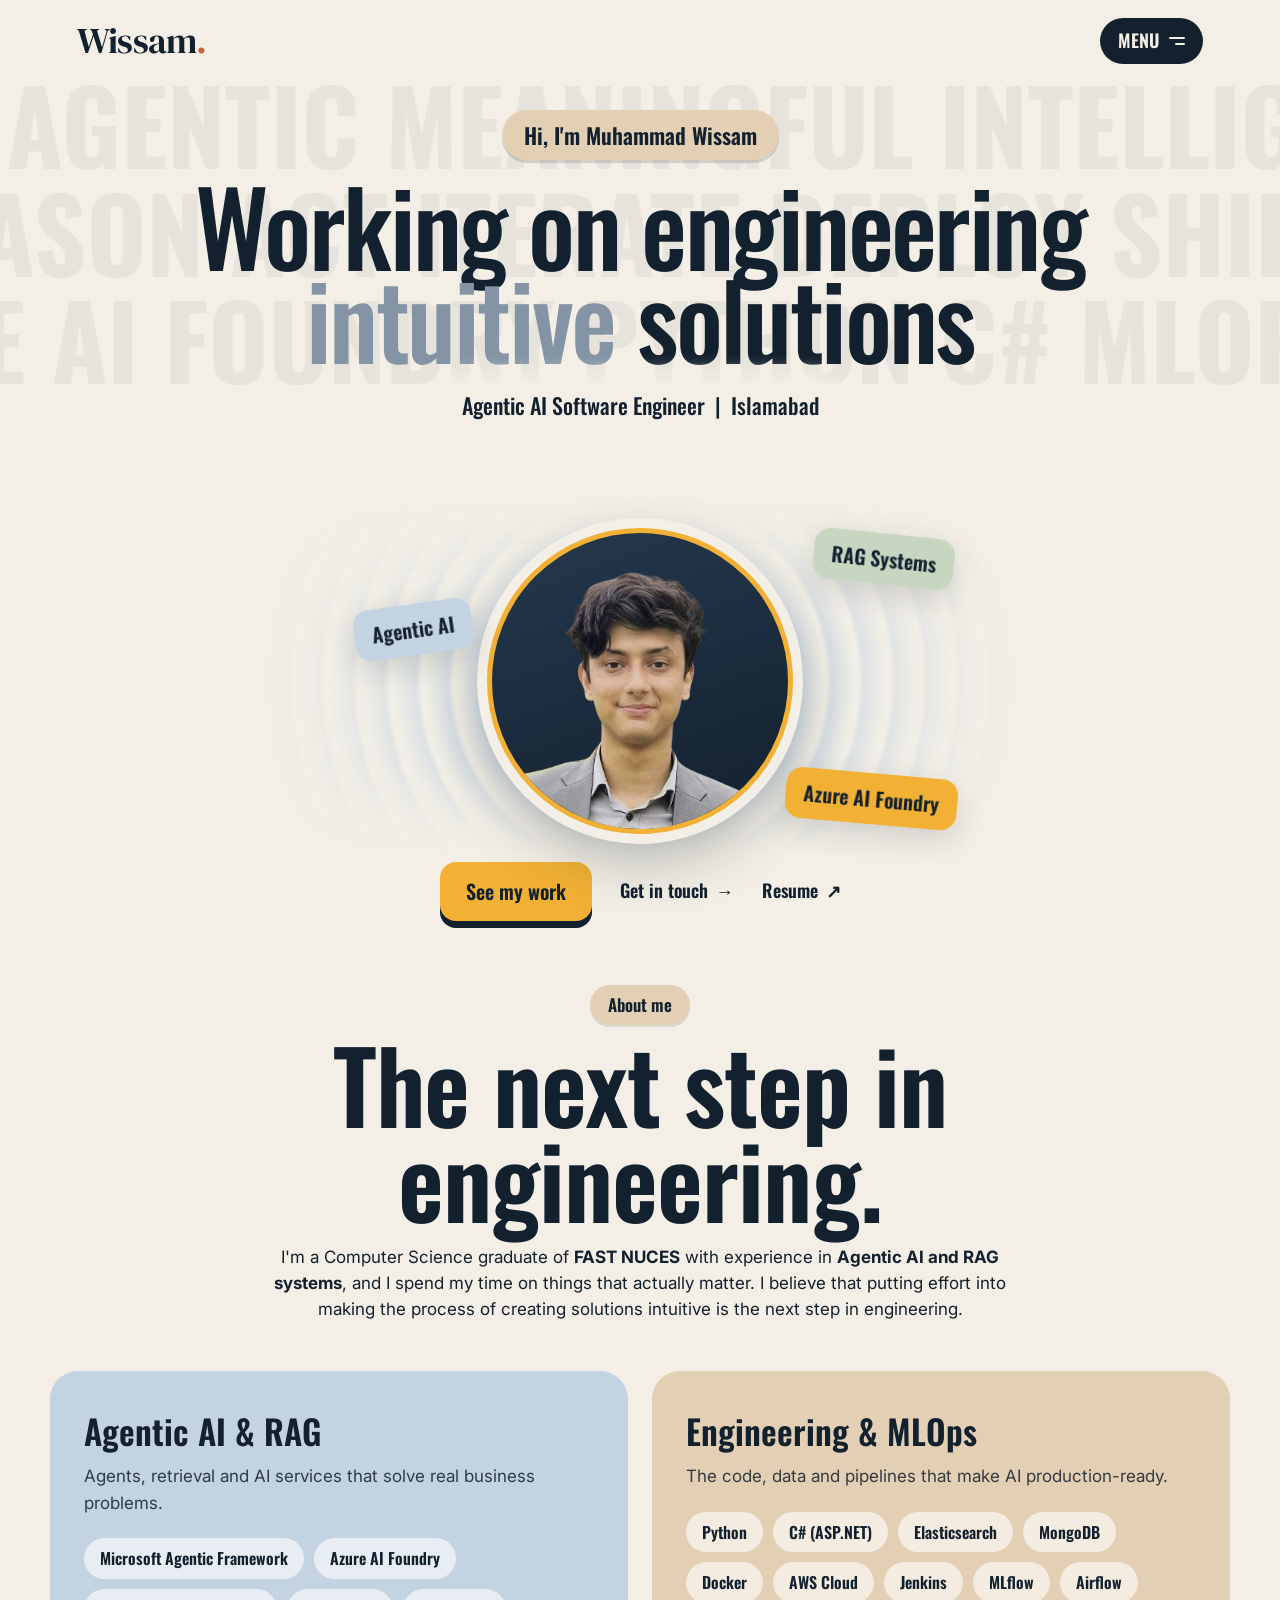
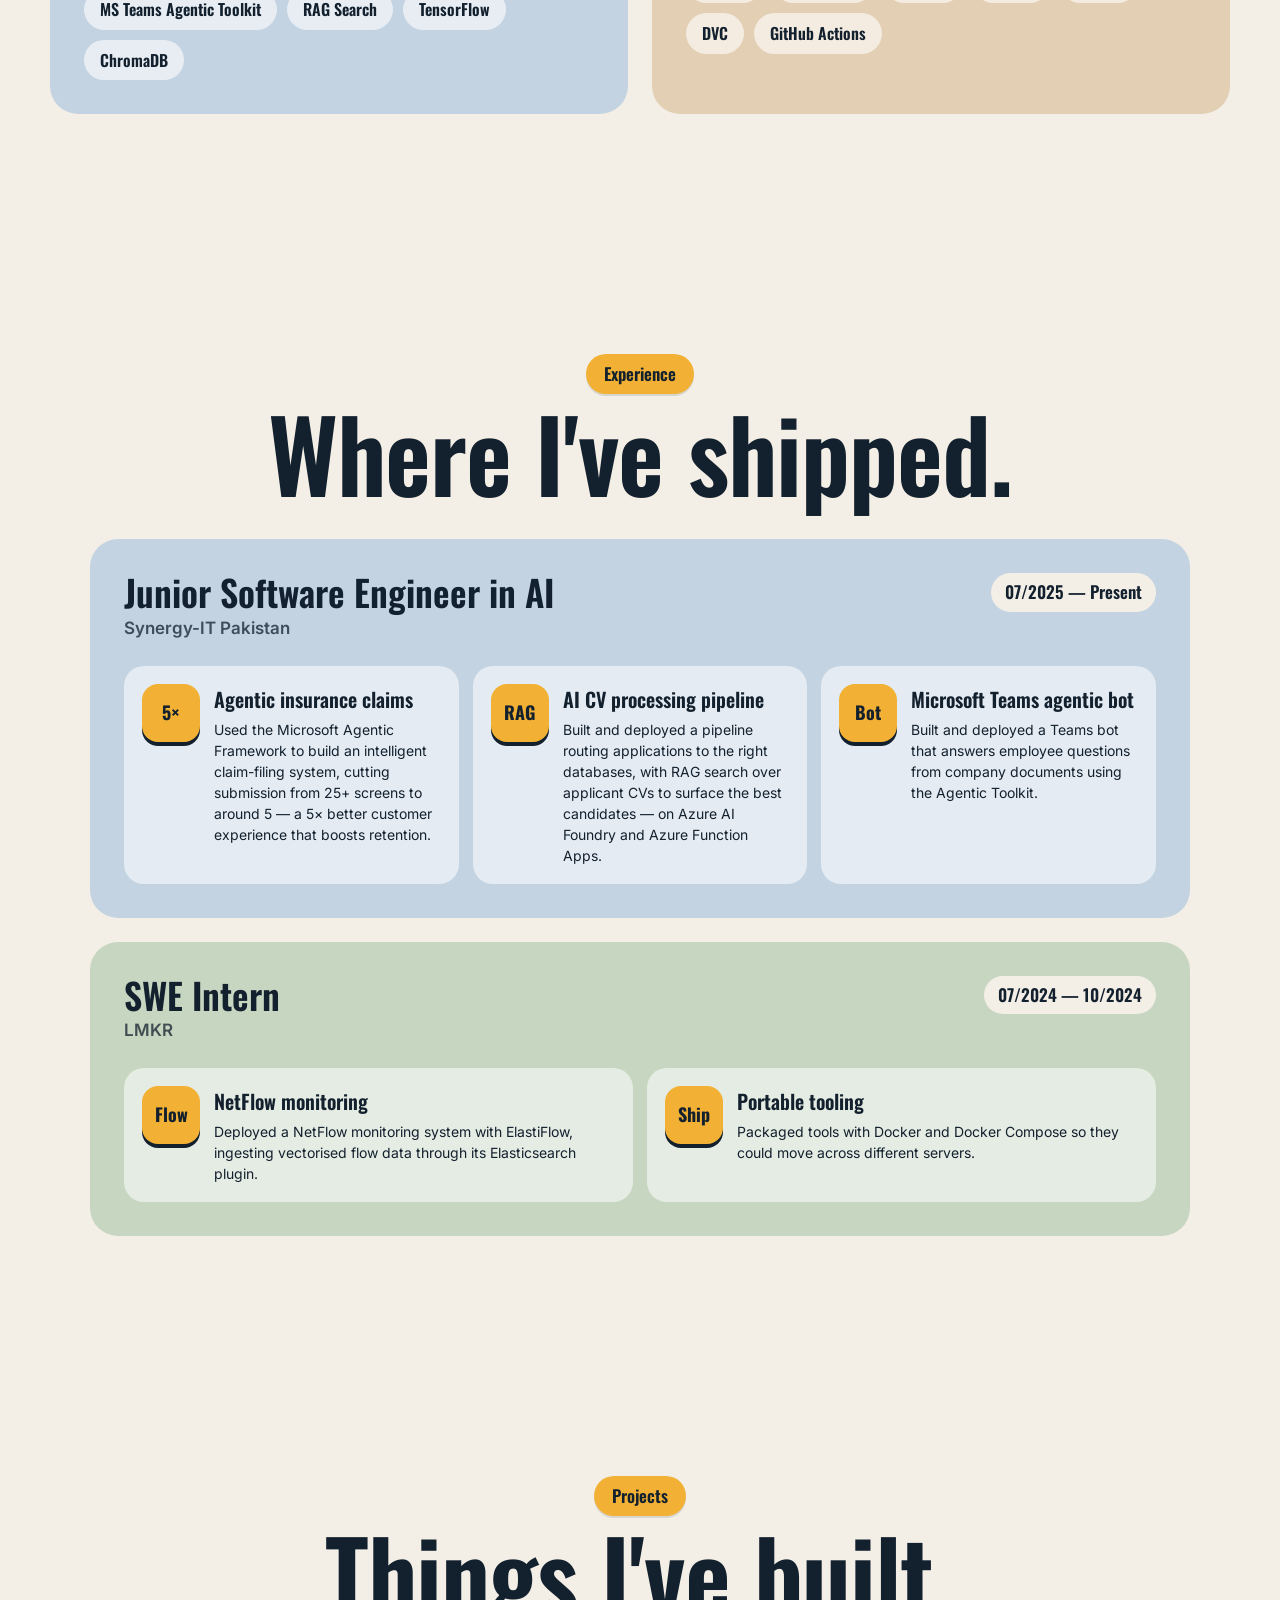
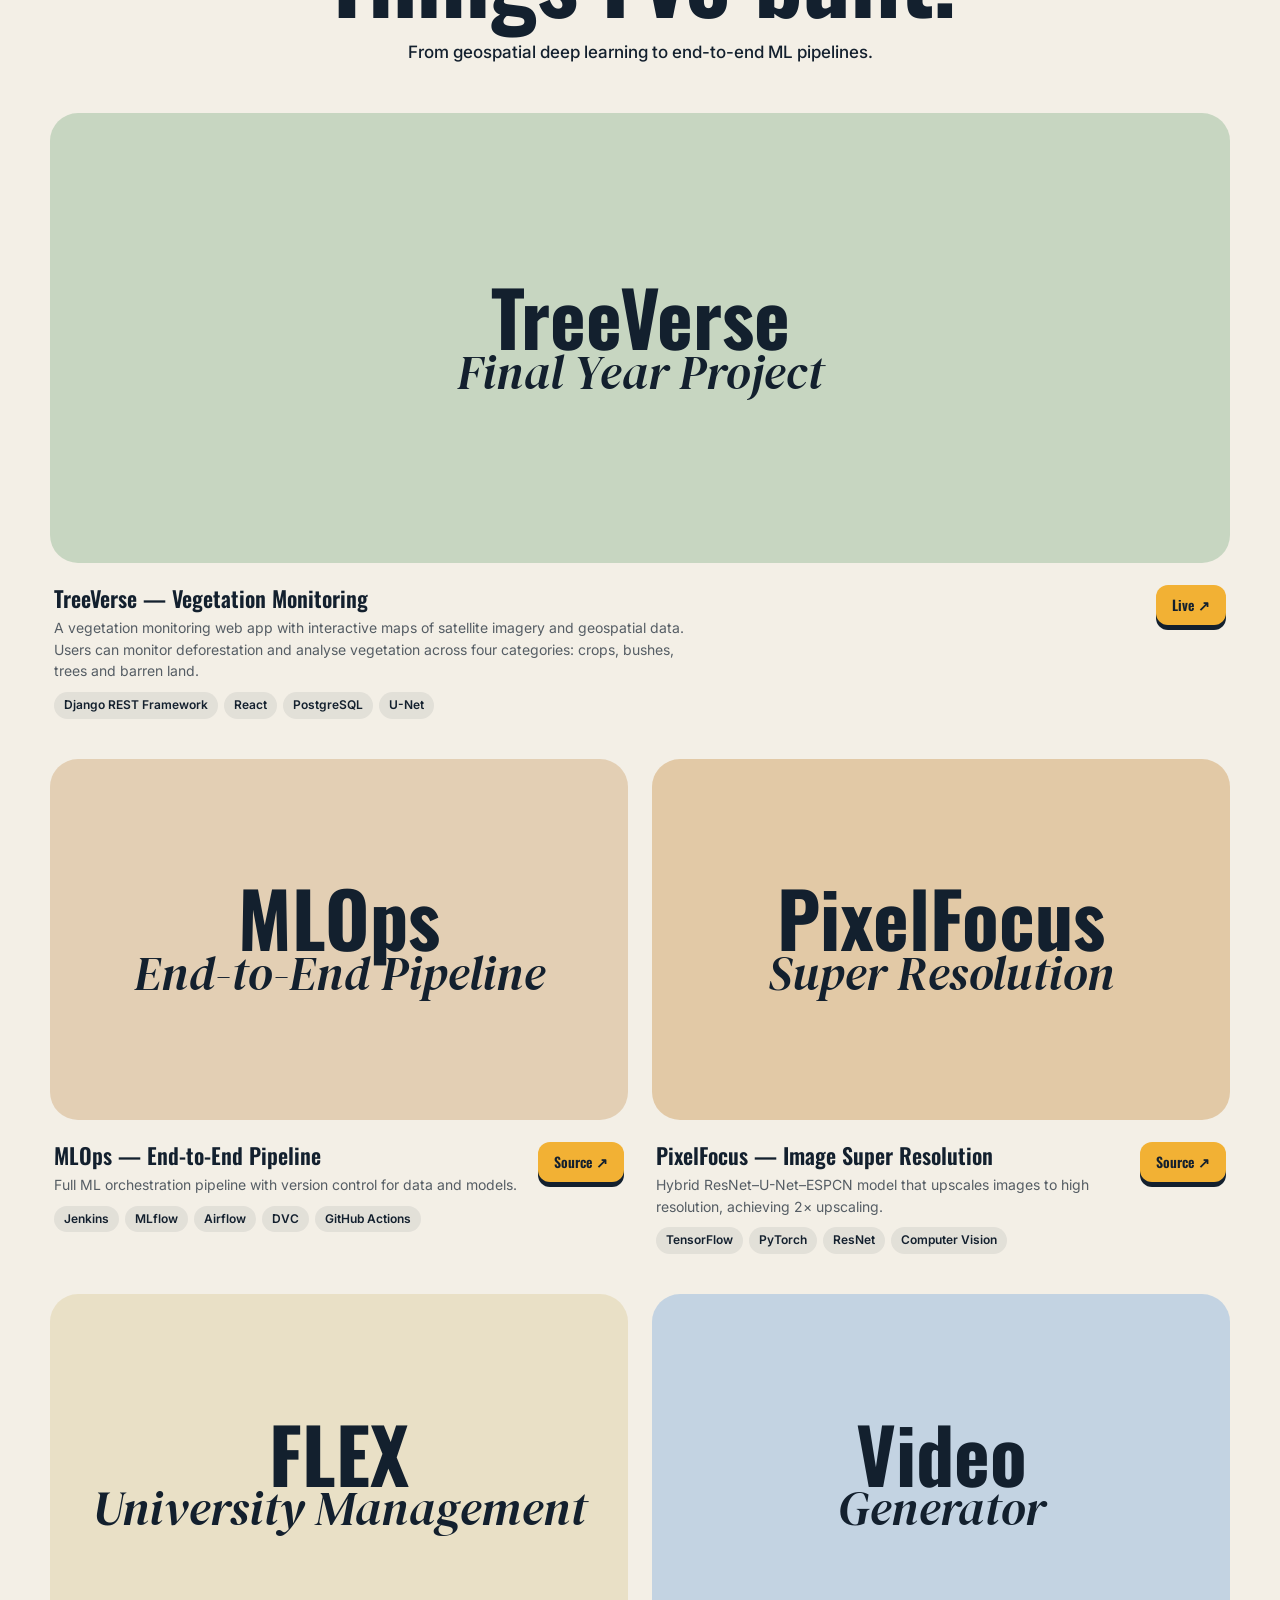
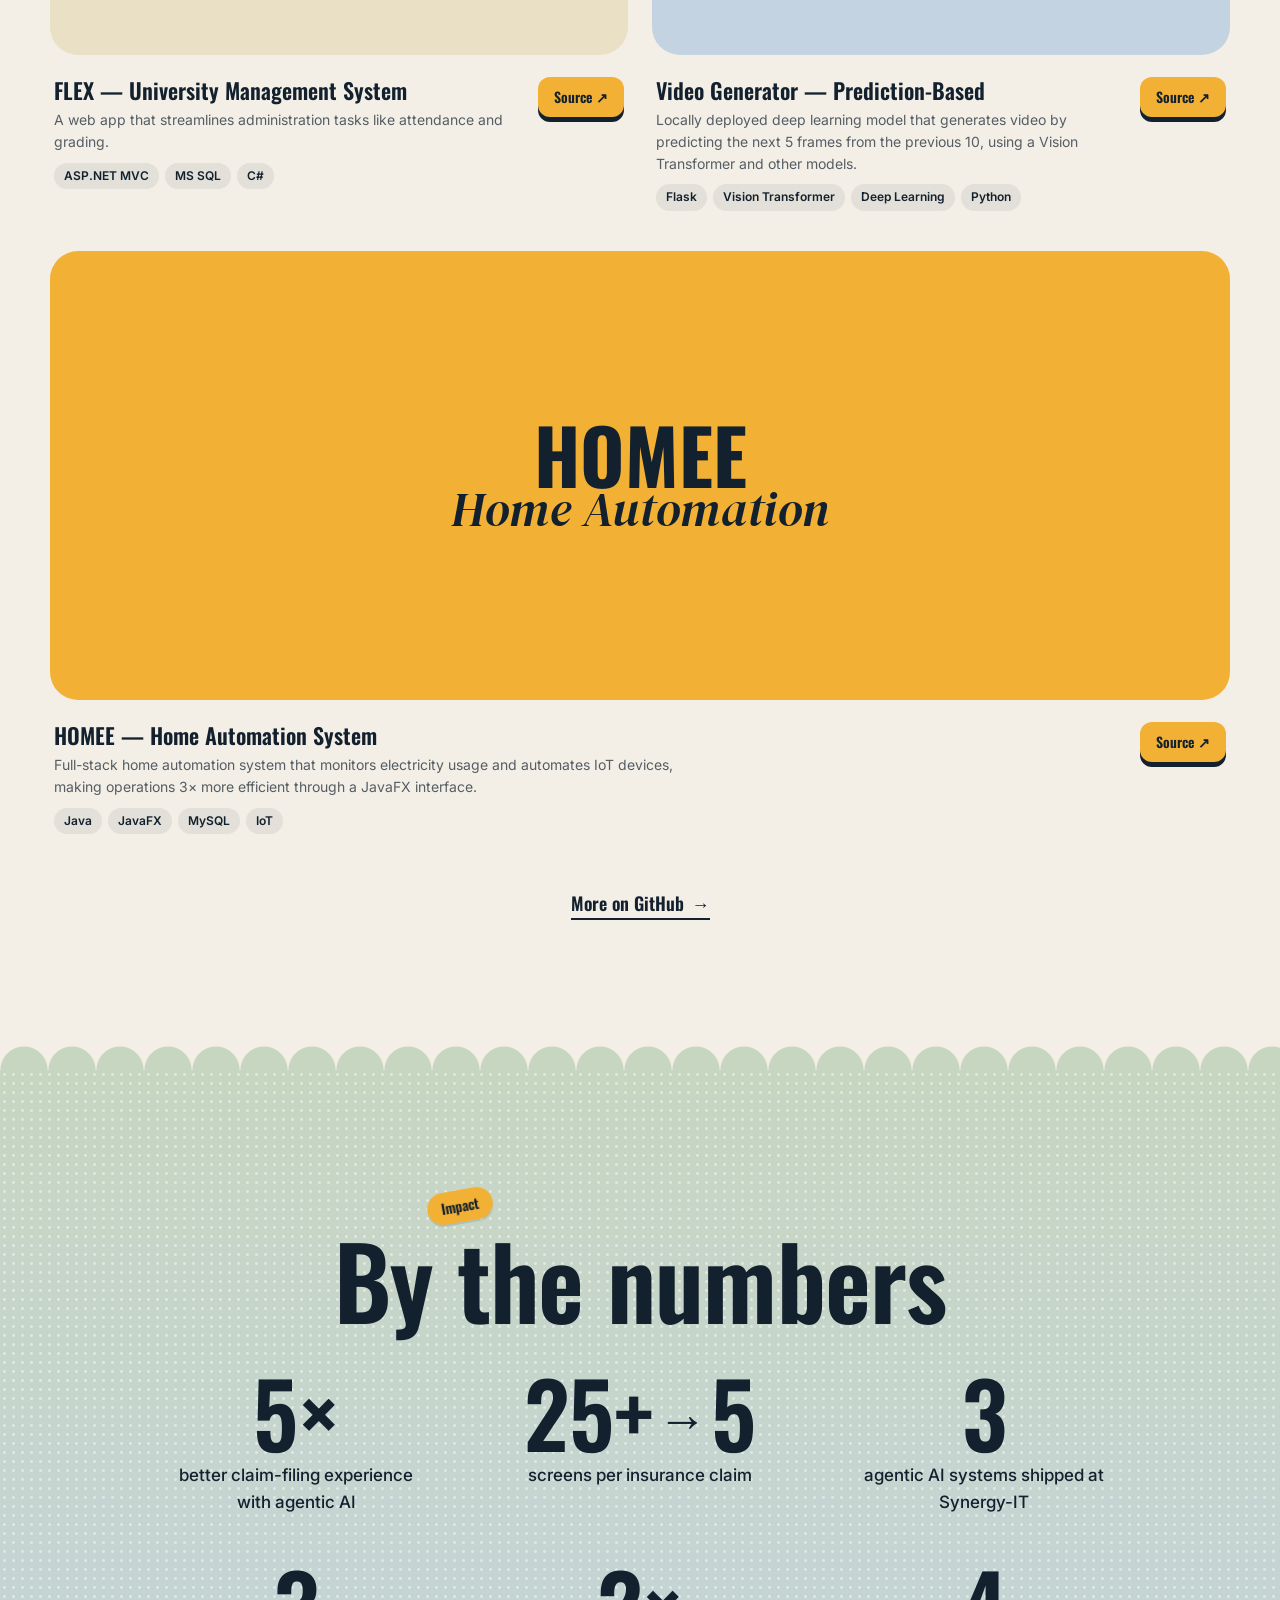
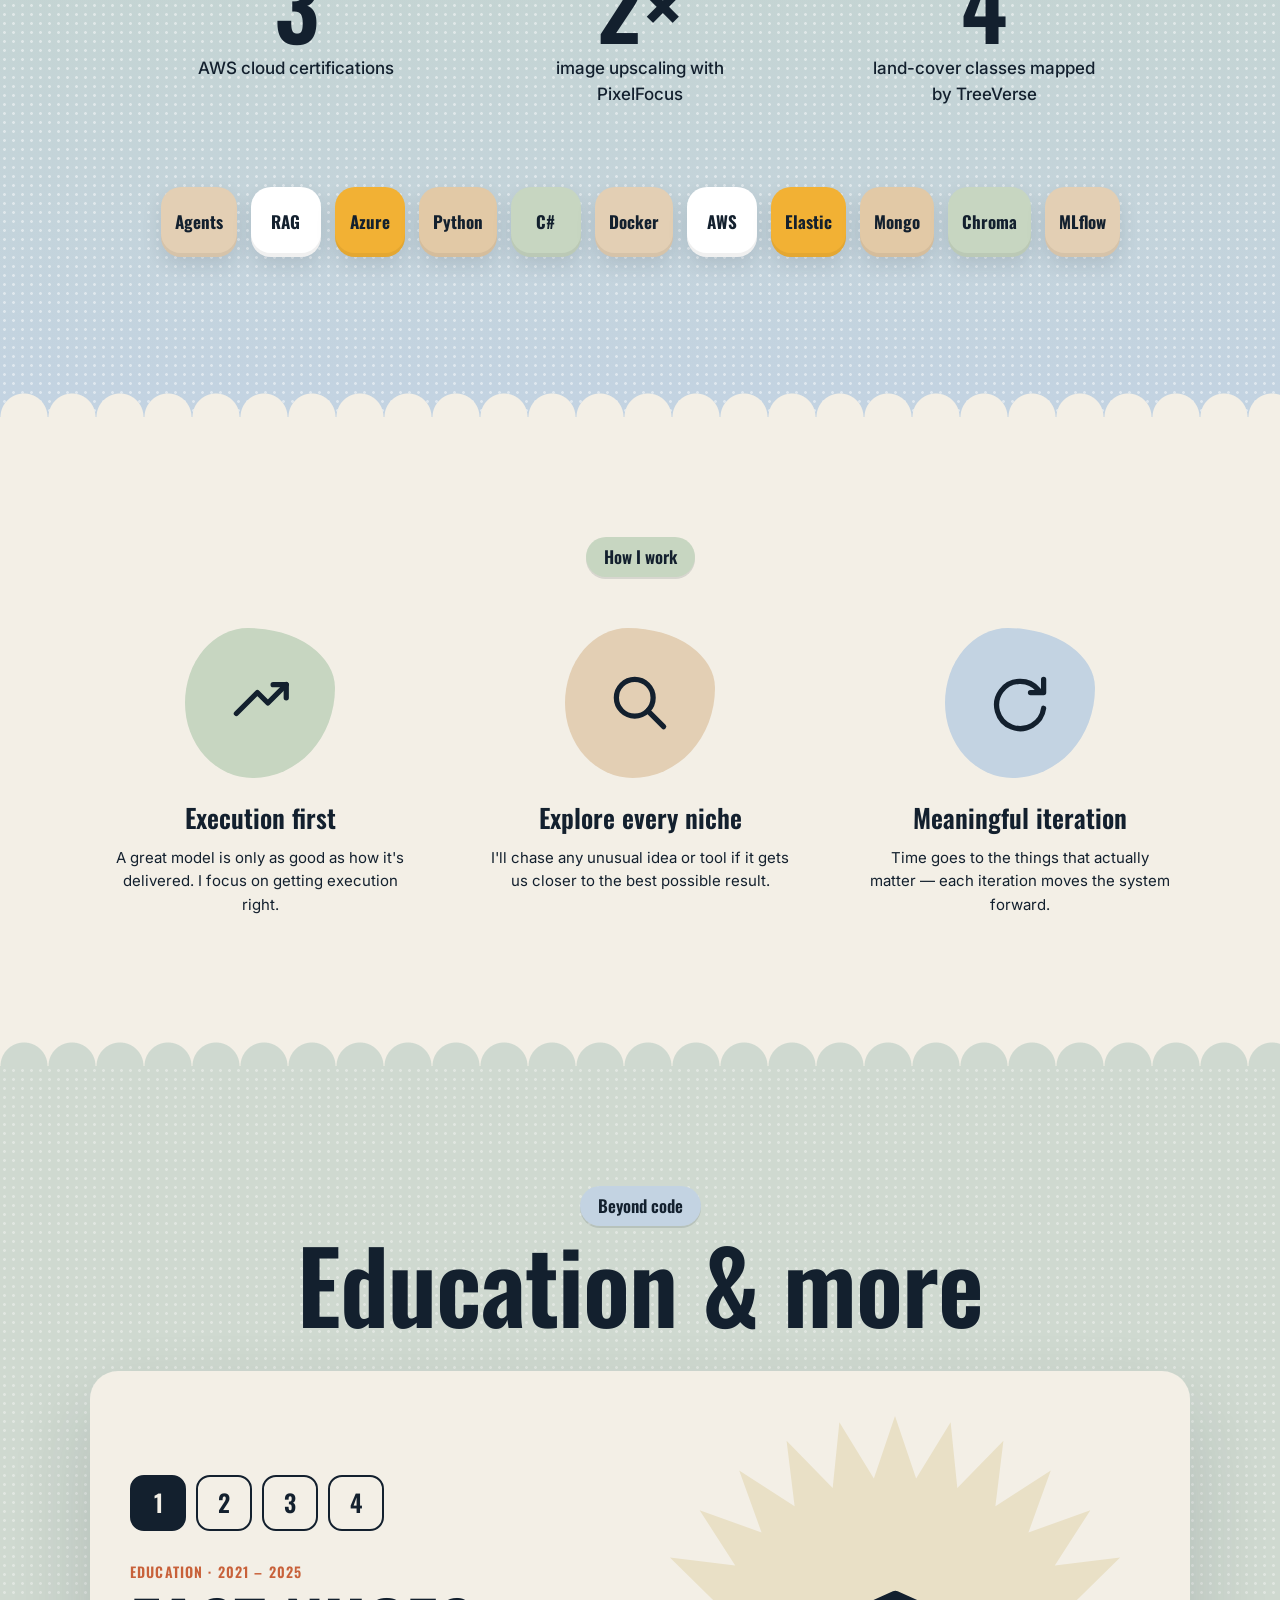
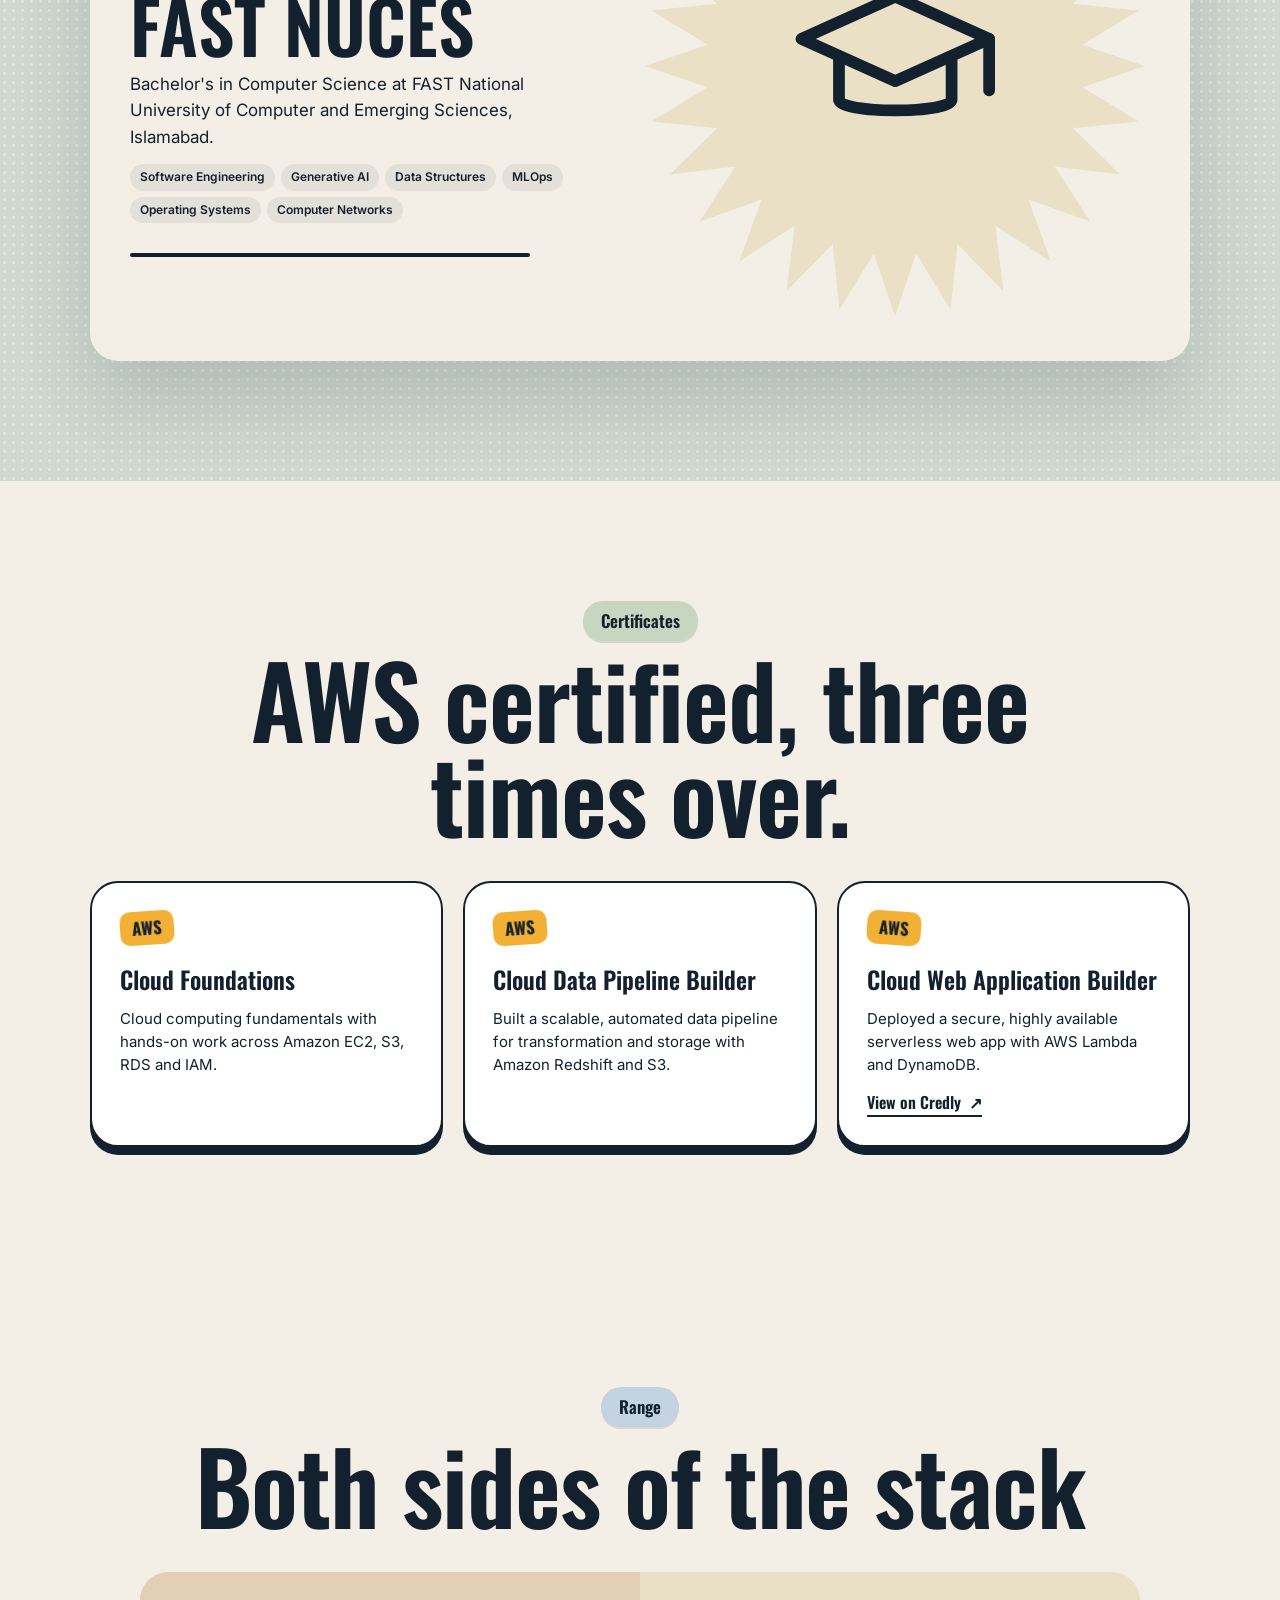
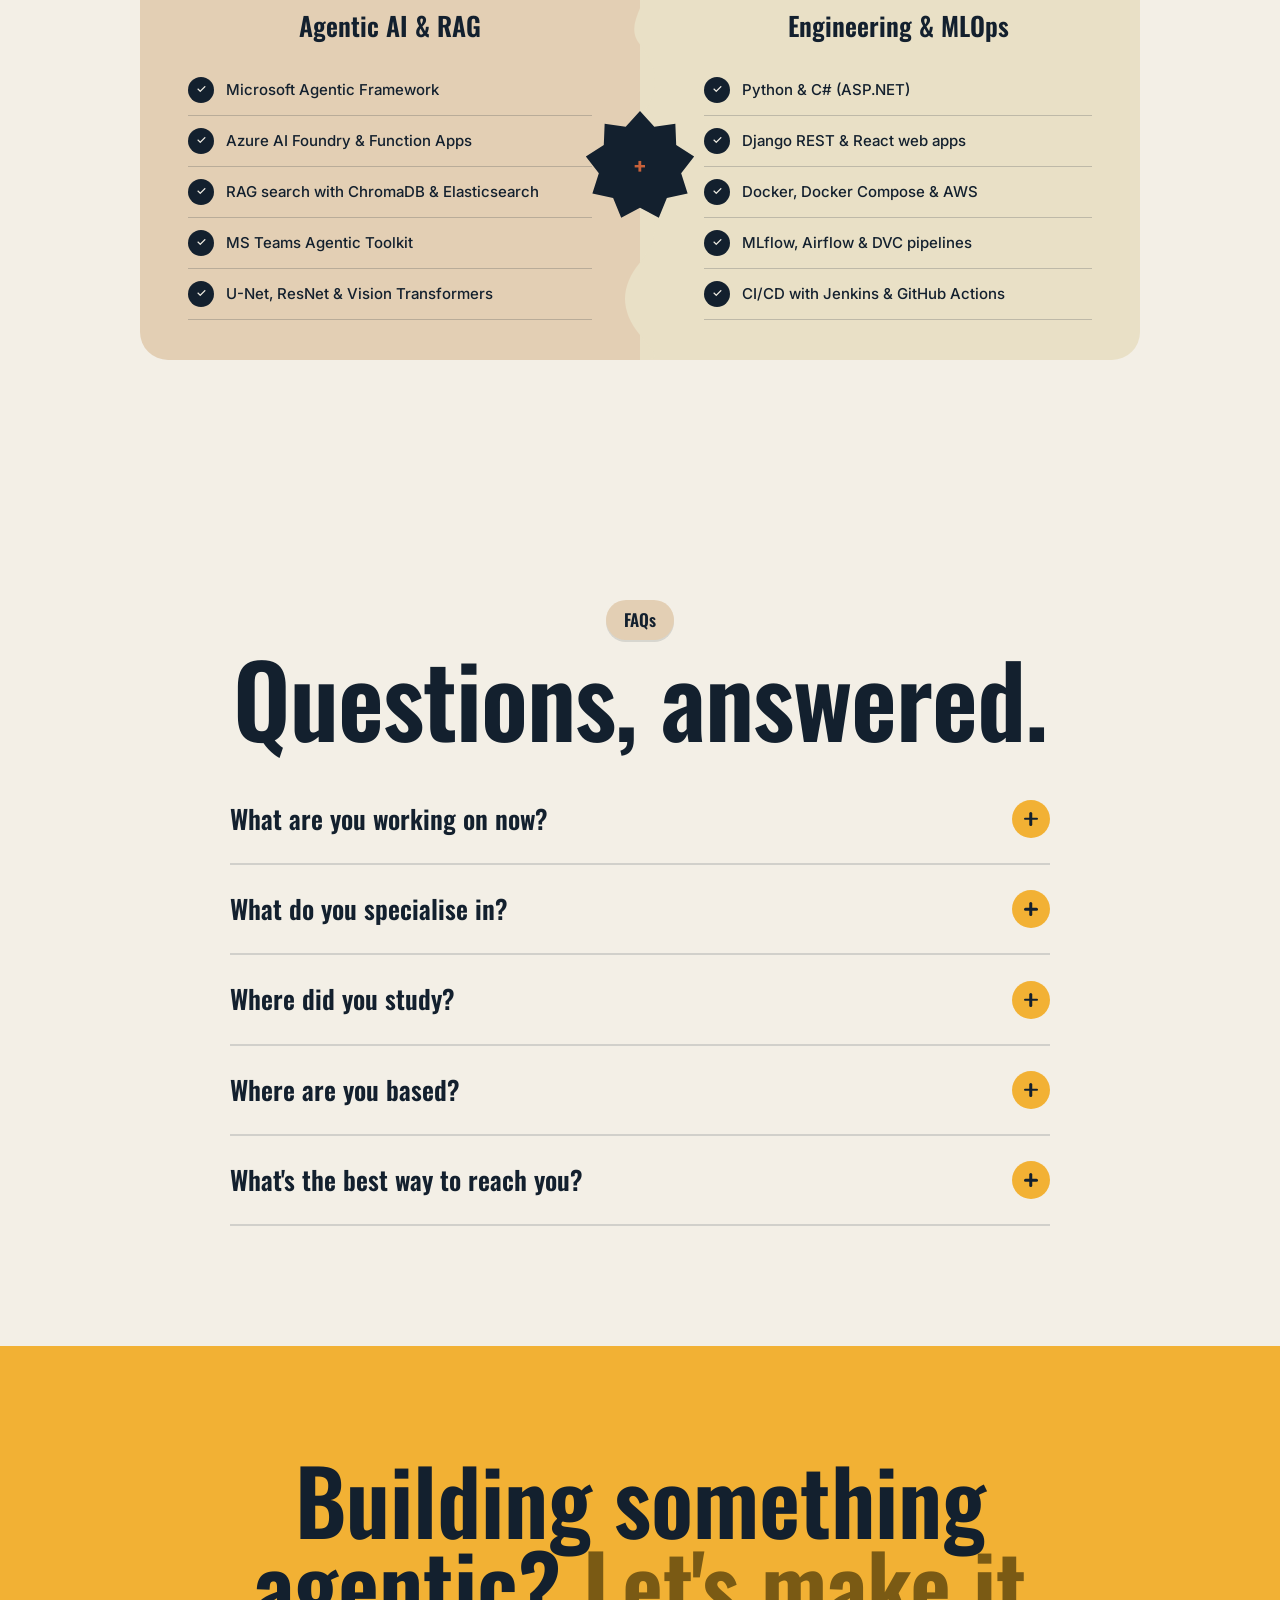
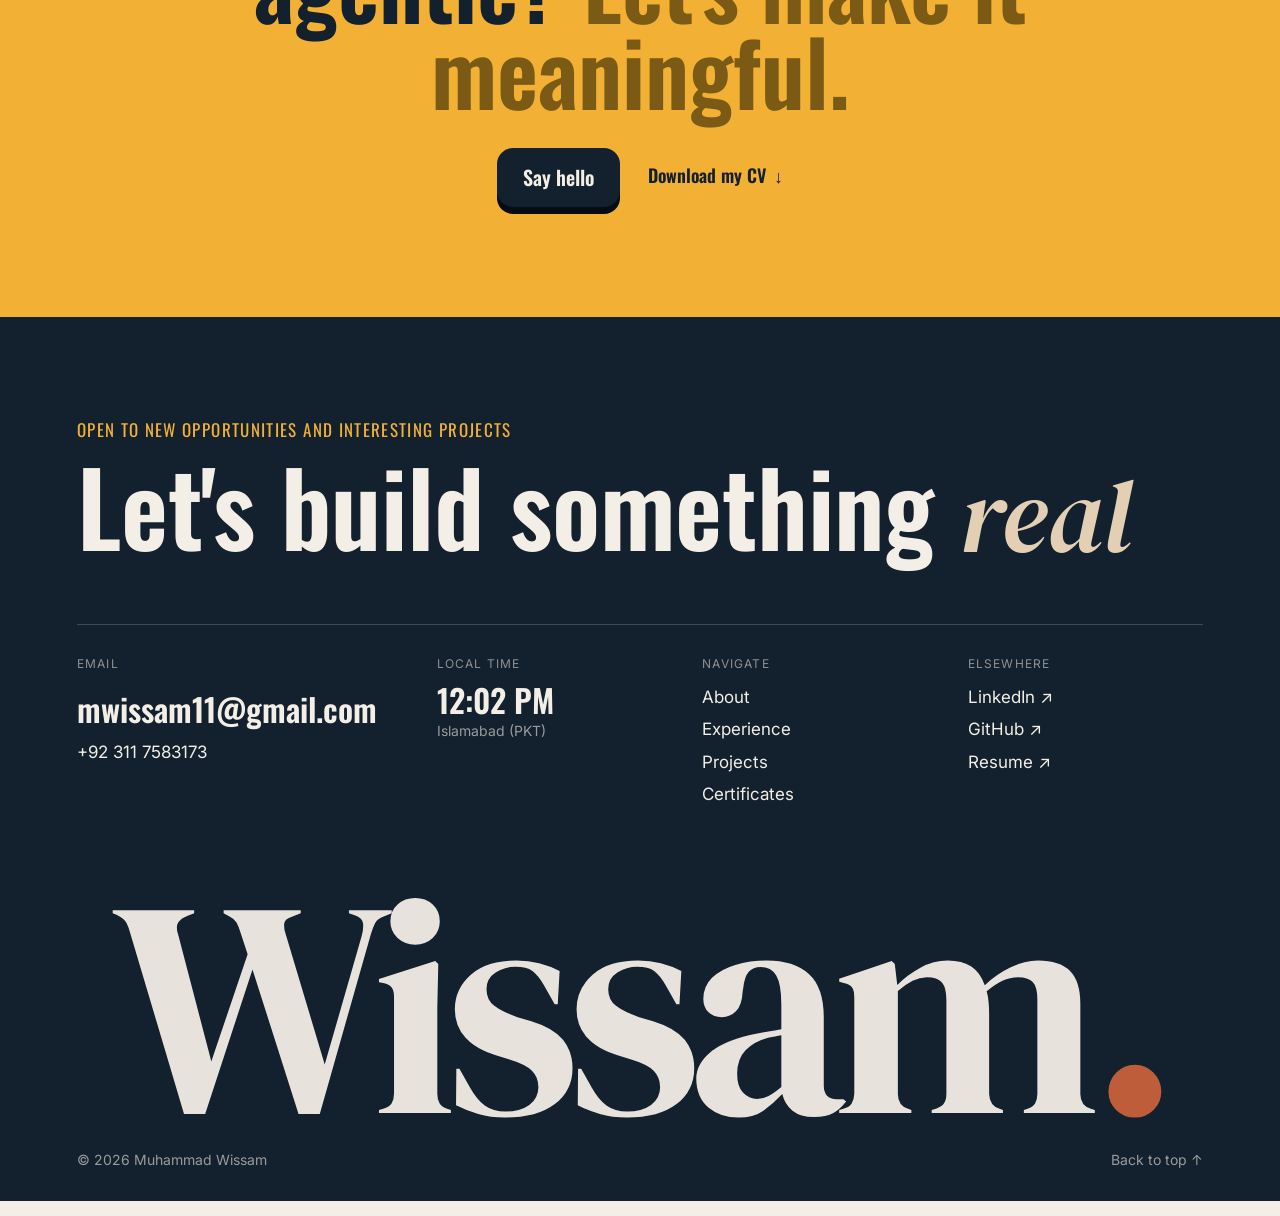
==== commit 31cb276c: "Tagline: Working on engineering intuitive solutions Co-Authored-By: Claude Opus 5.5 <noreply@anthrop" ====
--- a/index.html
+++ b/index.html
@@ -50,7 +50,7 @@
 
   <p class="hero-hi reveal">Hi, I'm Muhammad Wissam</p>
   <h1 class="hero-title reveal">
-    Making the way <br class="br-lg">we build <span class="muted">intuitive</span>
+    Working on engineering <br class="br-lg"><span class="muted">intuitive</span> solutions
   </h1>
   <p class="hero-sub reveal">Agentic AI Software Engineer &nbsp;|&nbsp; Islamabad</p>
   <div class="stage" id="stage">
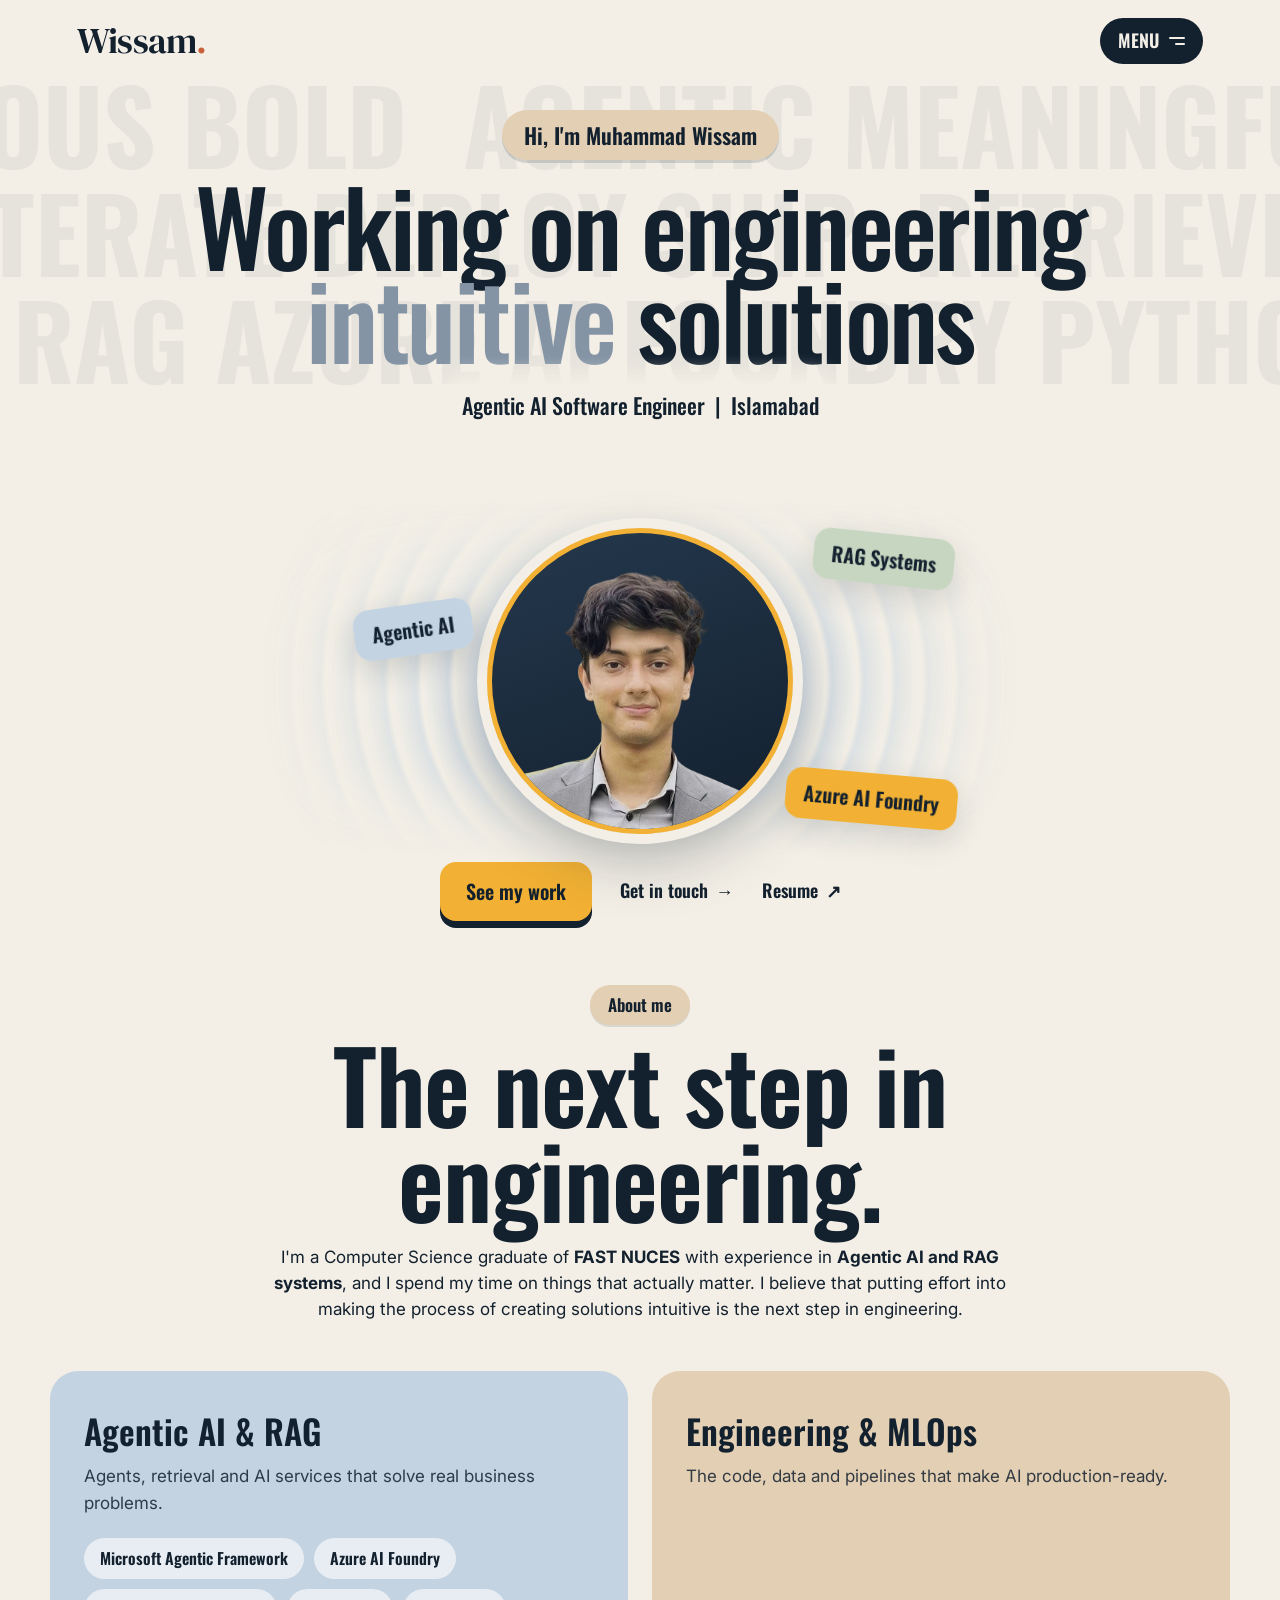
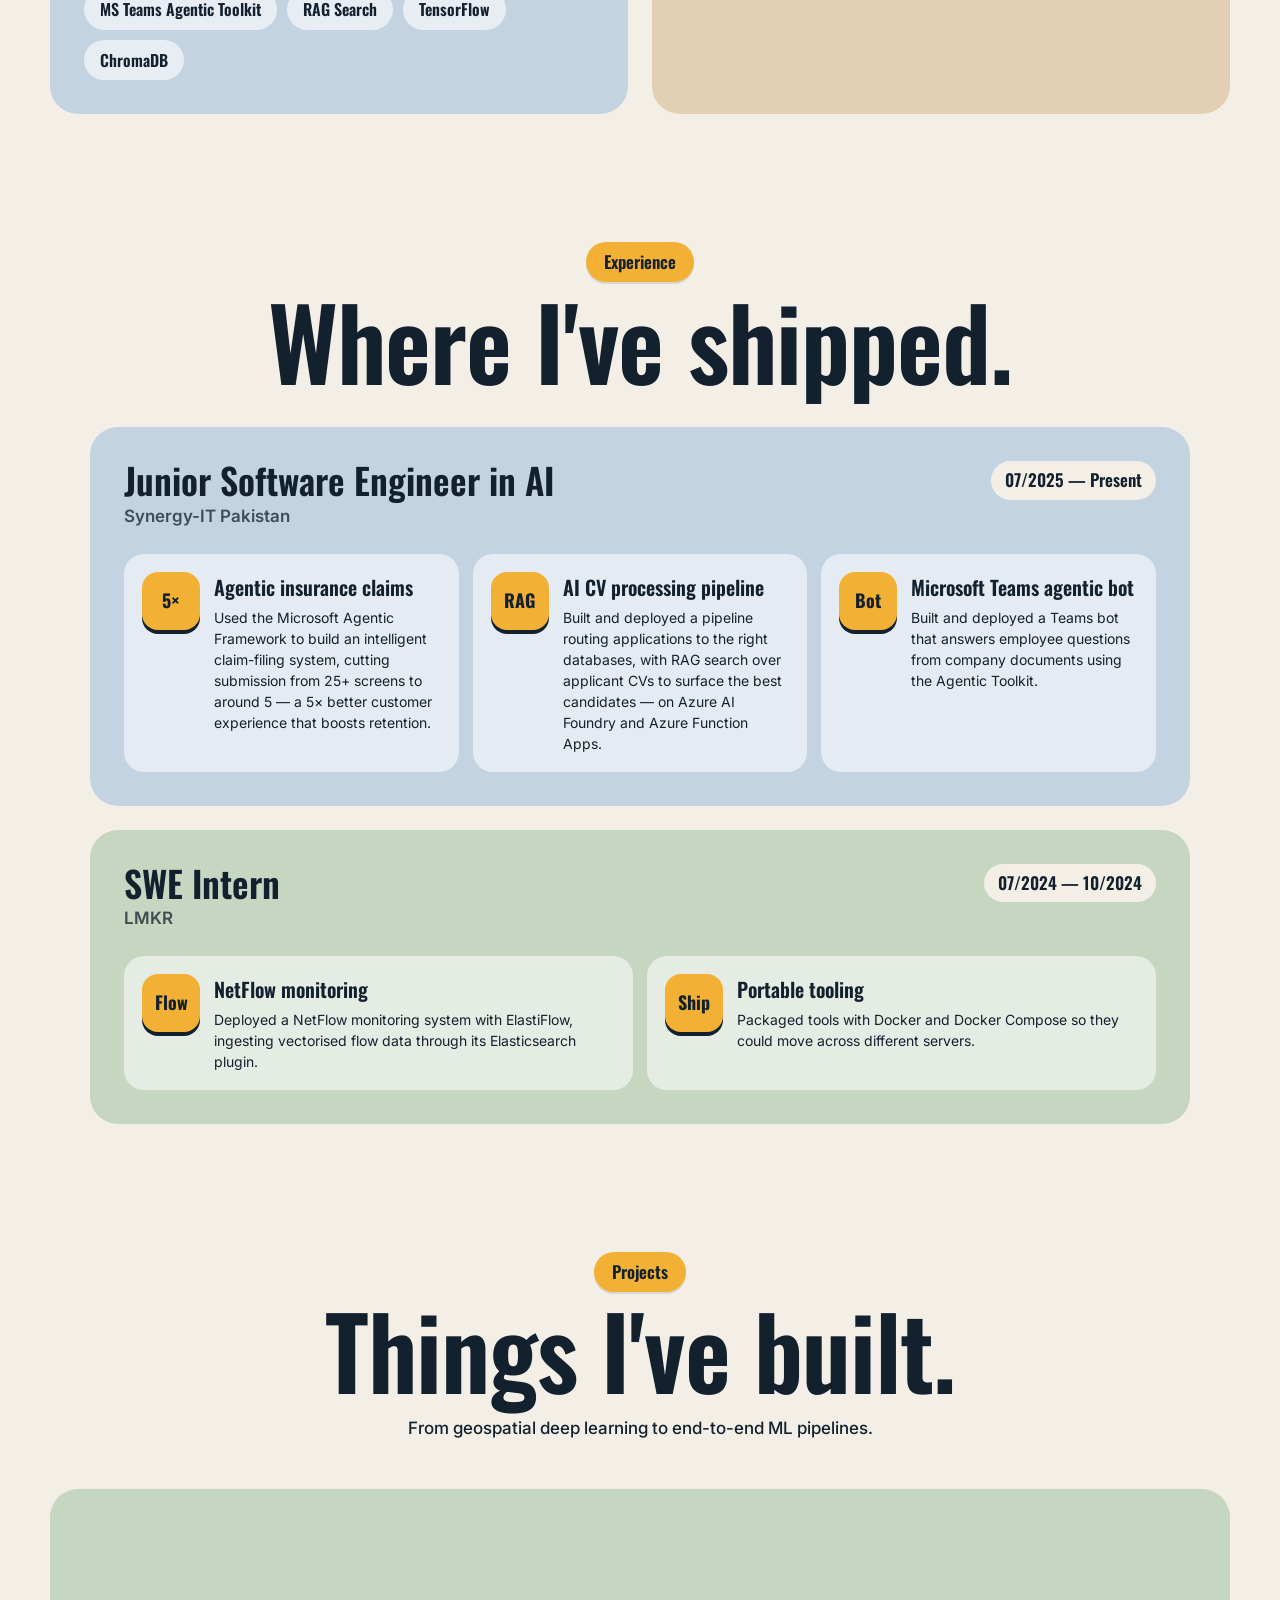
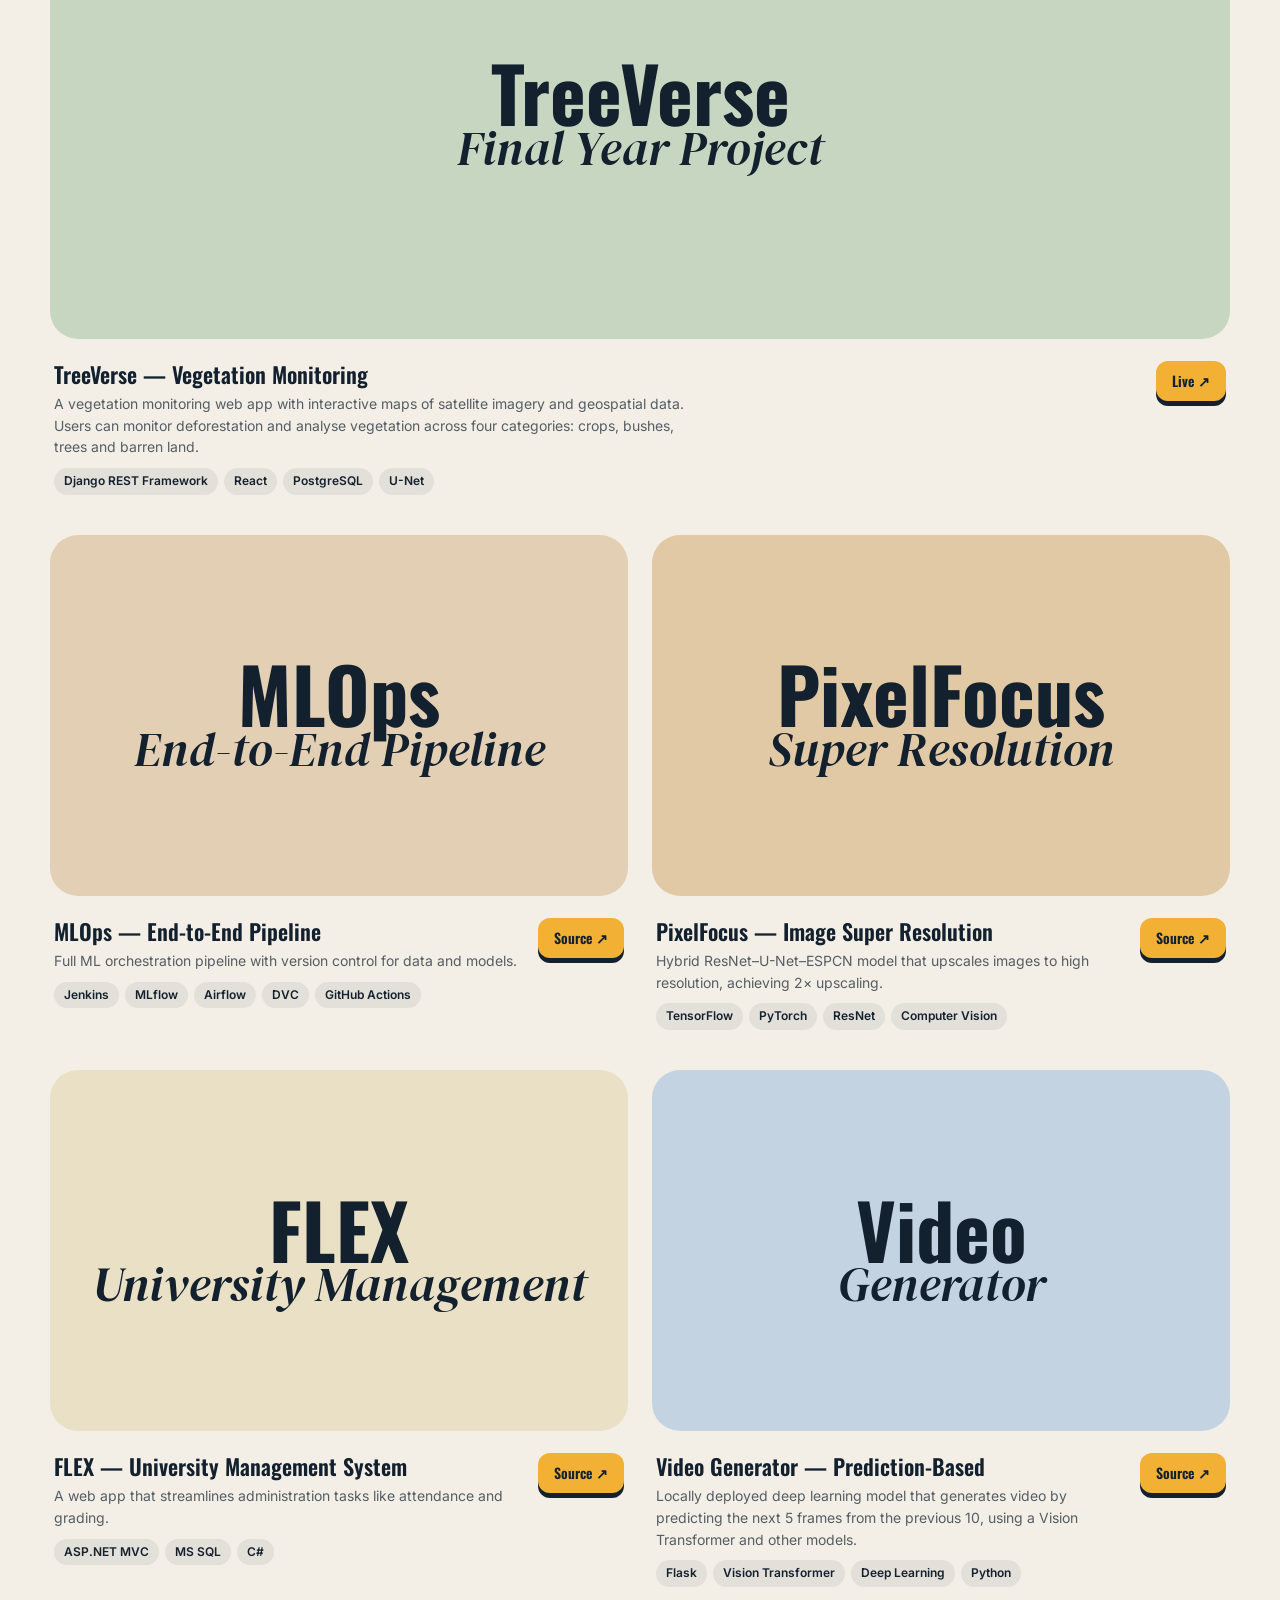
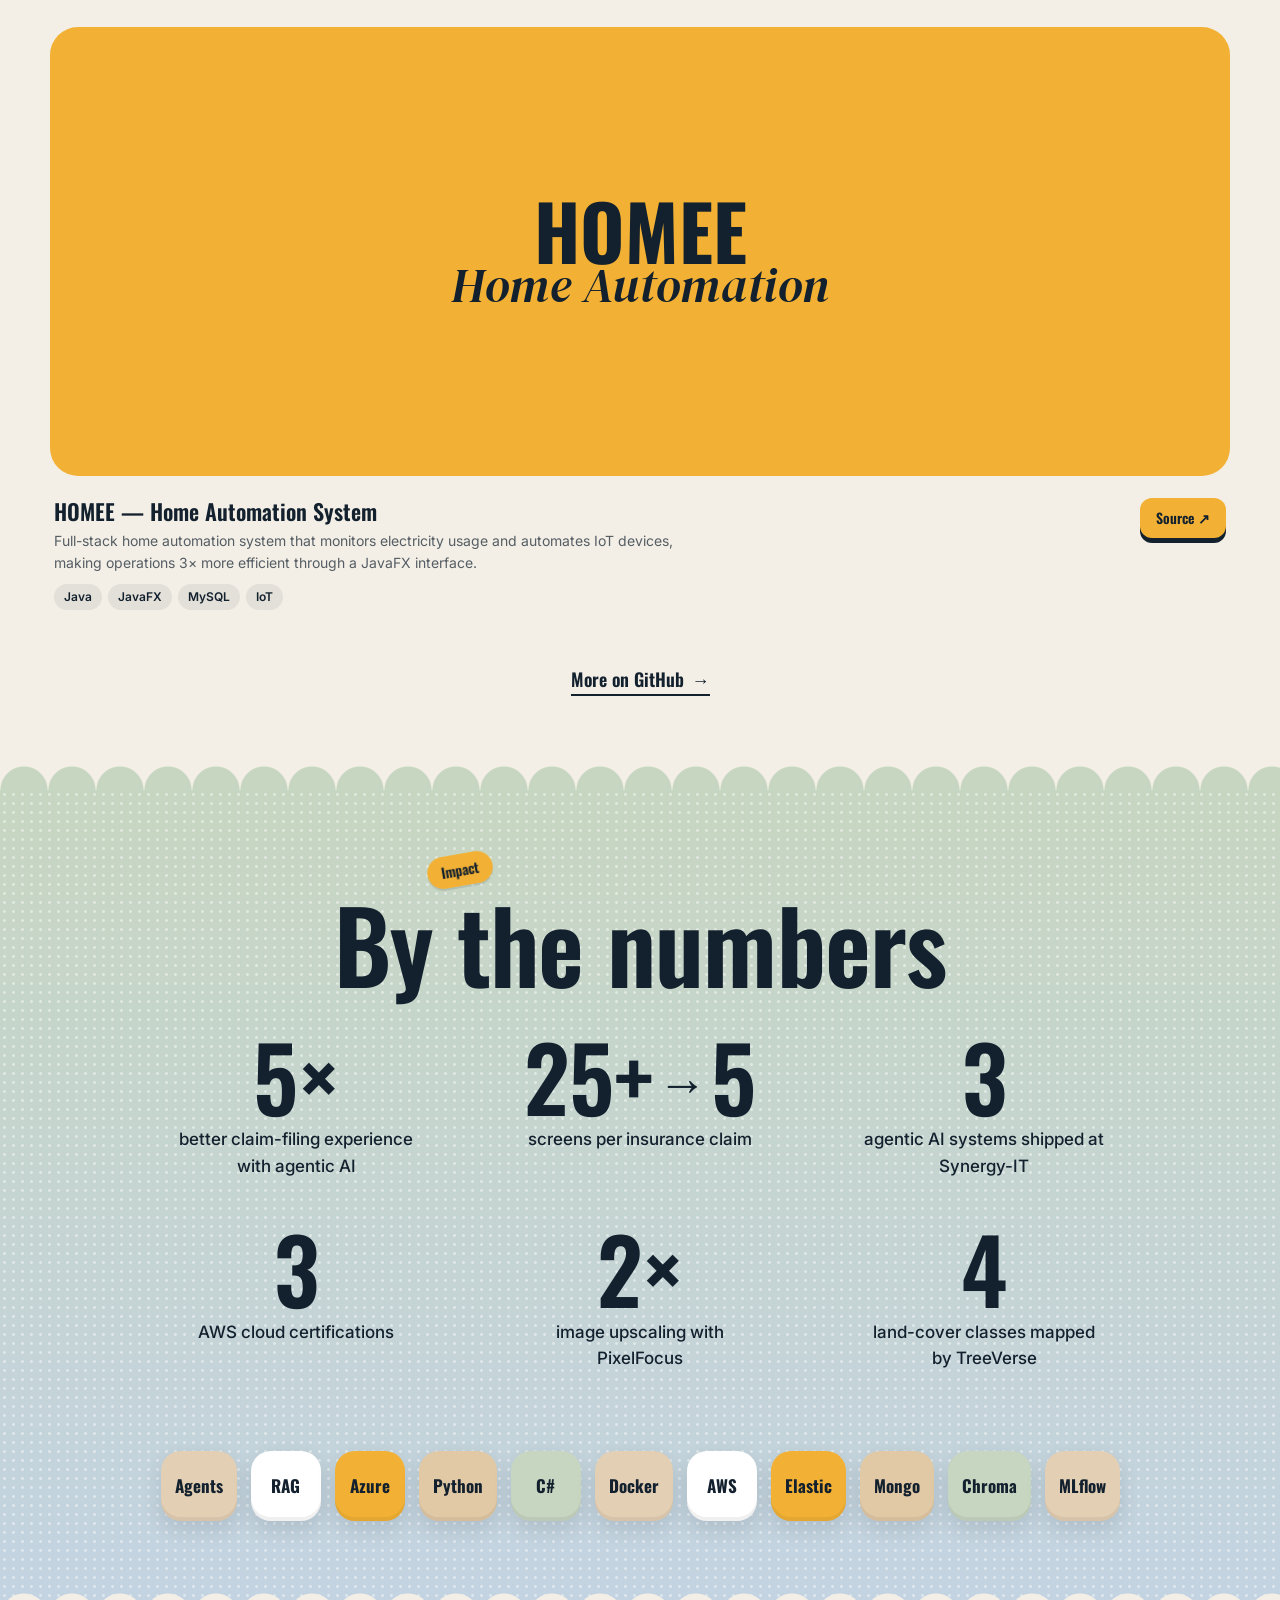
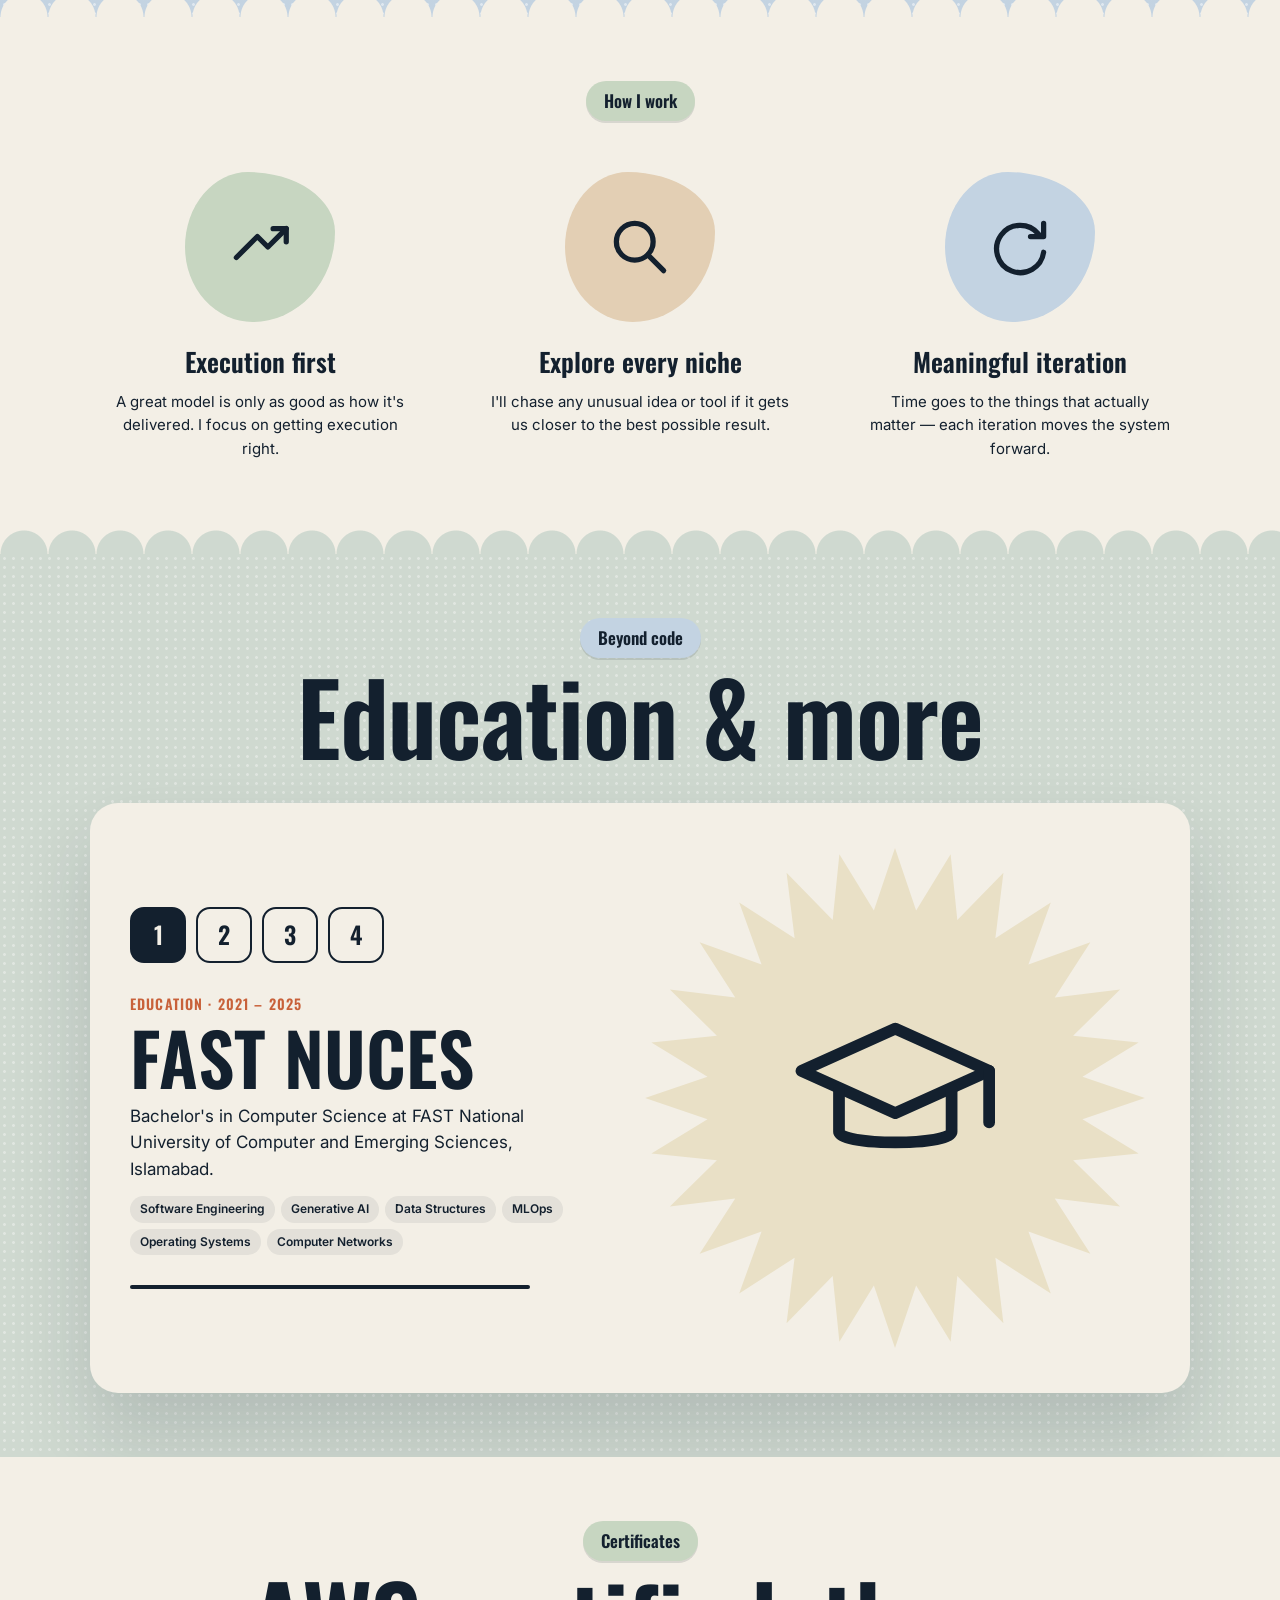
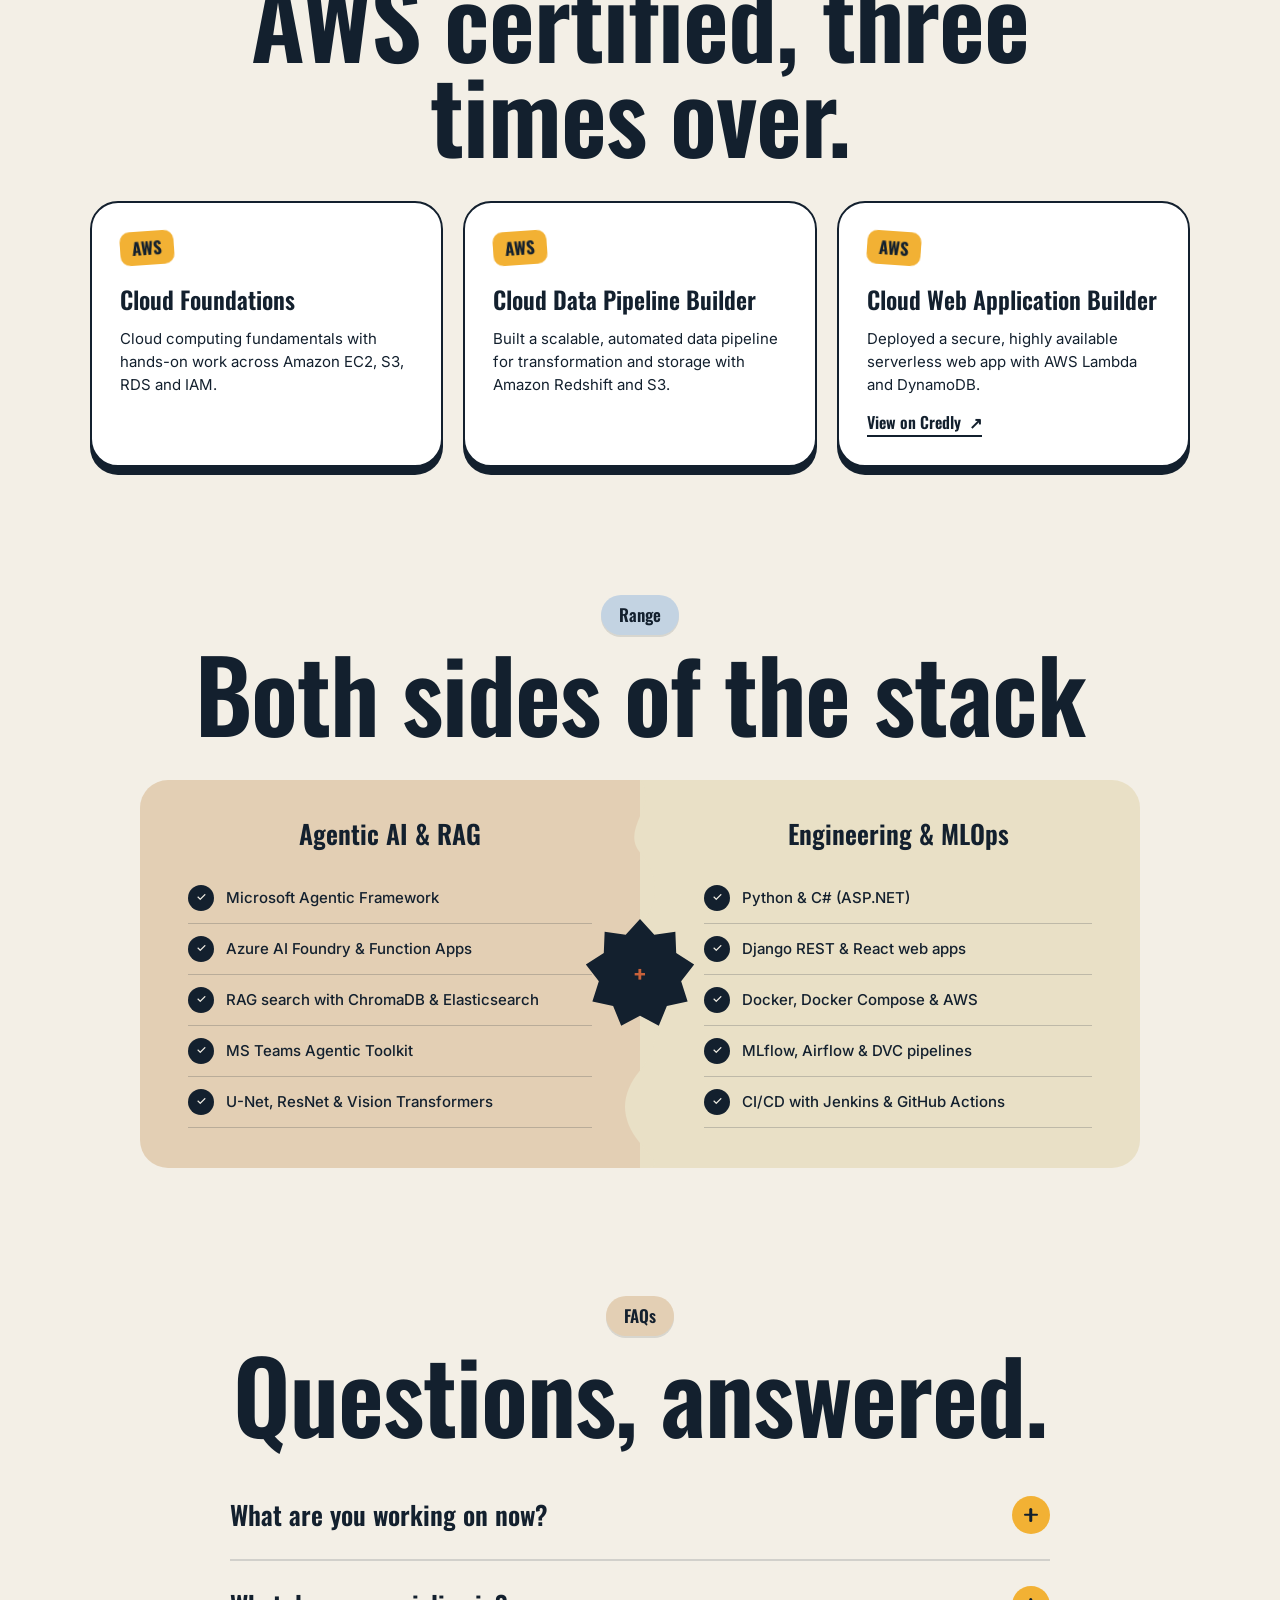
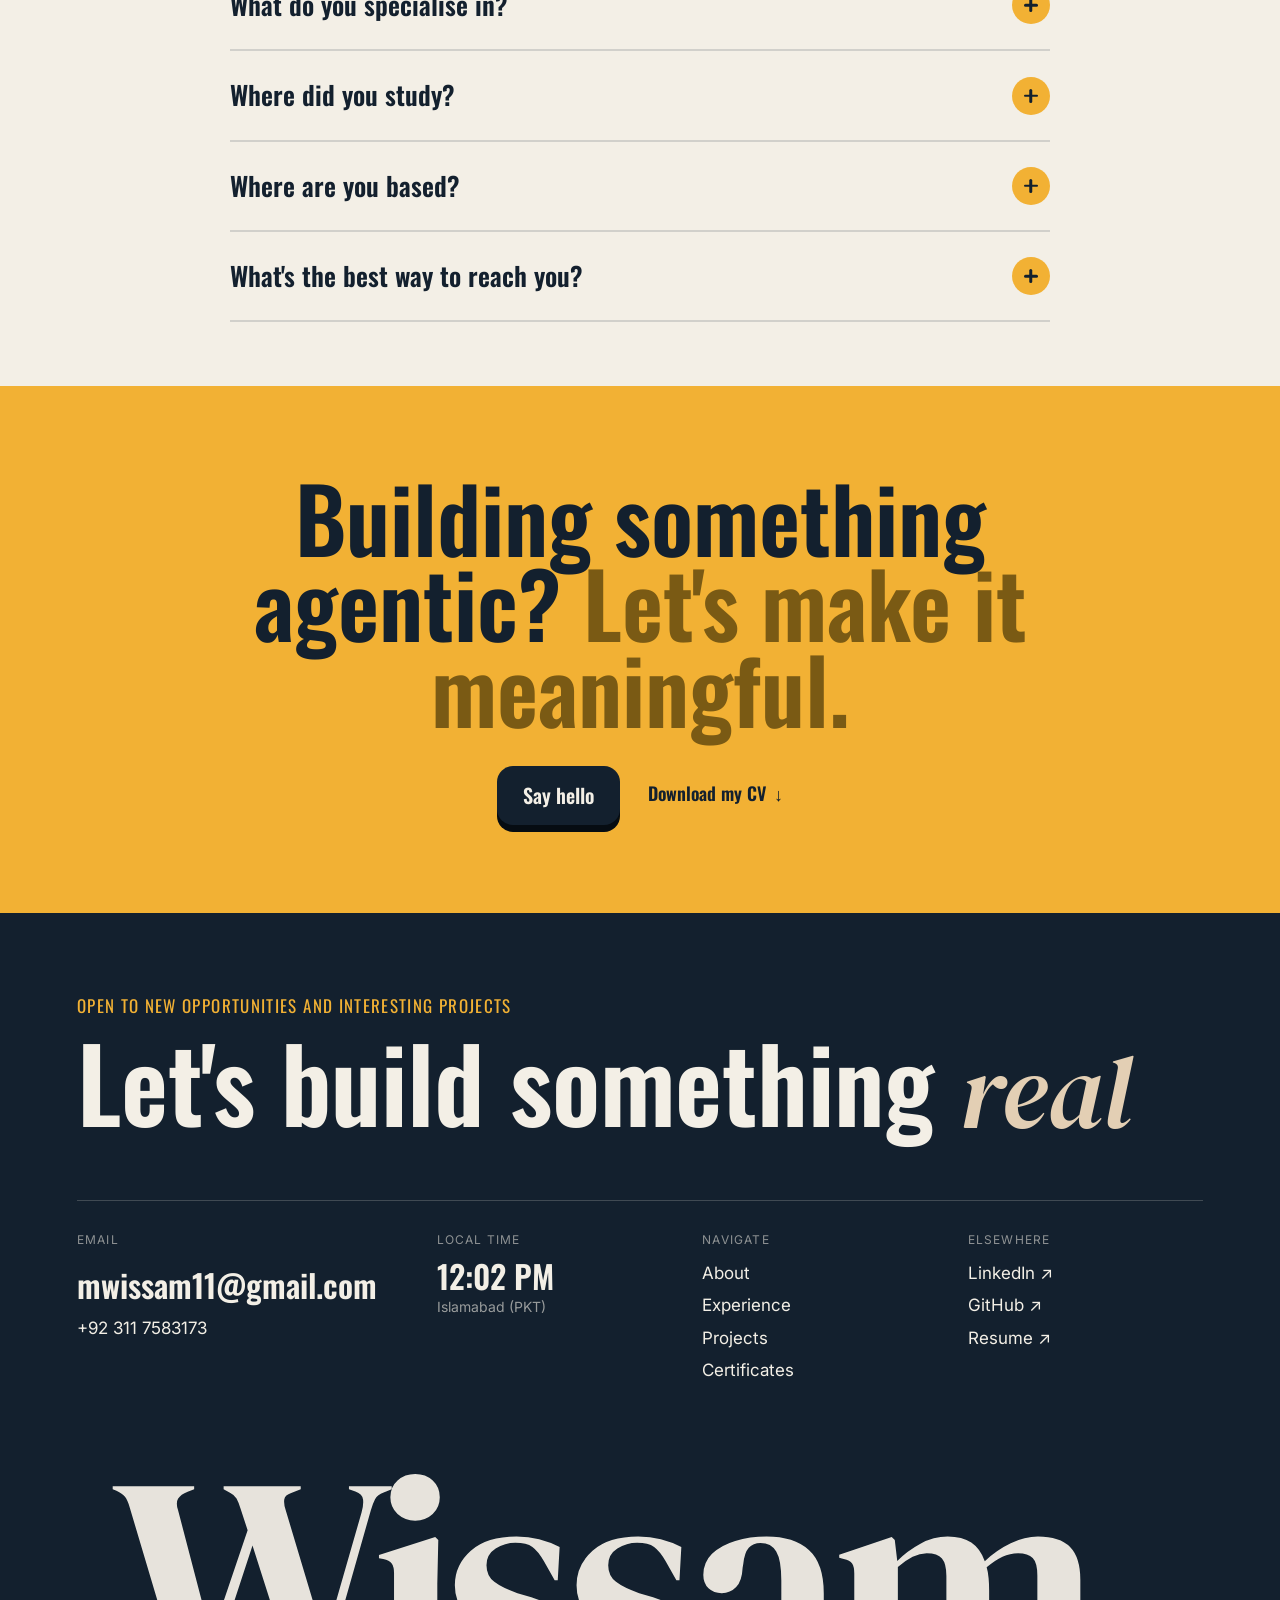
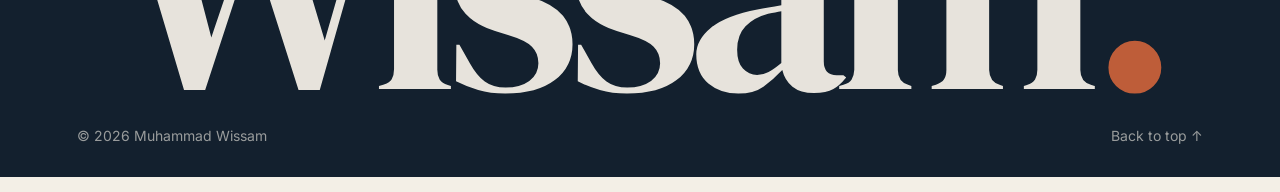
==== commit a476e60b: "Tighten spacing between sections Co-Authored-By: Claude Opus 5.5 <noreply@anthropic.com>" ====
--- a/index.html
+++ b/index.html
@@ -14,7 +14,7 @@
 <link rel="preconnect" href="https://fonts.googleapis.com">
 <link rel="preconnect" href="https://fonts.gstatic.com" crossorigin>
 <link href="https://fonts.googleapis.com/css2?family=Oswald:wght@400;500;600;700&family=Inter:wght@400;500;600;700&family=DM+Serif+Display&display=swap" rel="stylesheet">
-<link rel="stylesheet" href="styles.css?v=11">
+<link rel="stylesheet" href="styles.css?v=12">
 </head>
 <body>
 
--- a/styles.css
+++ b/styles.css
@@ -36,7 +36,7 @@
 button { font: inherit; color: inherit; cursor: pointer; border: 0; background: none; }
 ::selection { background: var(--yellow); color: var(--ink); }
 
-section { position: relative; padding: 120px 24px; text-align: center; }
+section { position: relative; padding: 64px 24px; text-align: center; }
 .h2 {
   font-family: var(--display);
   font-weight: 600;
@@ -245,7 +245,7 @@
   background:
     radial-gradient(rgba(255,255,255,.45) 1.2px, transparent 1.6px) 0 0 / 9px 9px,
     linear-gradient(to bottom, var(--sage), var(--steel));
-  padding-bottom: 160px; overflow-x: clip;
+  padding-bottom: 96px; overflow-x: clip;
 }
 .stats .tag { position: relative; left: -180px; }
 .stat-grid { display: grid; grid-template-columns: repeat(3, 1fr); gap: 44px 32px; max-width: 1000px; margin: 40px auto 80px; }
@@ -371,14 +371,14 @@
 .qa.open .a { grid-template-rows: 1fr; }
 
 /* ---------- CTA band ---------- */
-.cta-band { background: var(--yellow); padding: 110px 24px; overflow: hidden; }
+.cta-band { background: var(--yellow); padding: 88px 24px; overflow: hidden; }
 .cta-band h2 { font-family: var(--display); font-weight: 600; font-size: clamp(44px, 7vw, 96px); line-height: .95; max-width: 1000px; margin: 0 auto 36px; }
 .cta-band .muted { color: #7a5a14; }
 .cta-band .btn { background: var(--ink); color: var(--cream); box-shadow: 0 7px 0 #060c12; }
 .cta-band .btn:hover { box-shadow: 0 4px 0 #060c12; }
 
 /* ---------- Footer ---------- */
-.footer { background: var(--ink); color: var(--cream); padding: 100px clamp(24px, 6vw, 90px) 30px; overflow-x: clip; text-align: left; }
+.footer { background: var(--ink); color: var(--cream); padding: 80px clamp(24px, 6vw, 90px) 30px; overflow-x: clip; text-align: left; }
 .eyebrow { font-family: var(--display); text-transform: uppercase; letter-spacing: .08em; color: var(--yellow); margin: 0; }
 .foot-title { font-family: var(--display); font-weight: 600; font-size: clamp(48px, 8vw, 110px); line-height: .95; margin: 14px 0 60px; }
 .foot-title span { font-family: var(--serif); font-weight: 400; color: var(--sand); font-style: italic; }
@@ -395,7 +395,7 @@
 
 /* ---------- Responsive ---------- */
 @media (max-width: 860px) {
-  section { padding: 90px 16px; }
+  section { padding: 52px 16px; }
   .stage { margin: 56px -16px 6px; }
   .engine-grid, .work-grid, .proc-card, .vs-card { grid-template-columns: 1fr; }
   .stat-grid { grid-template-columns: 1fr 1fr; }
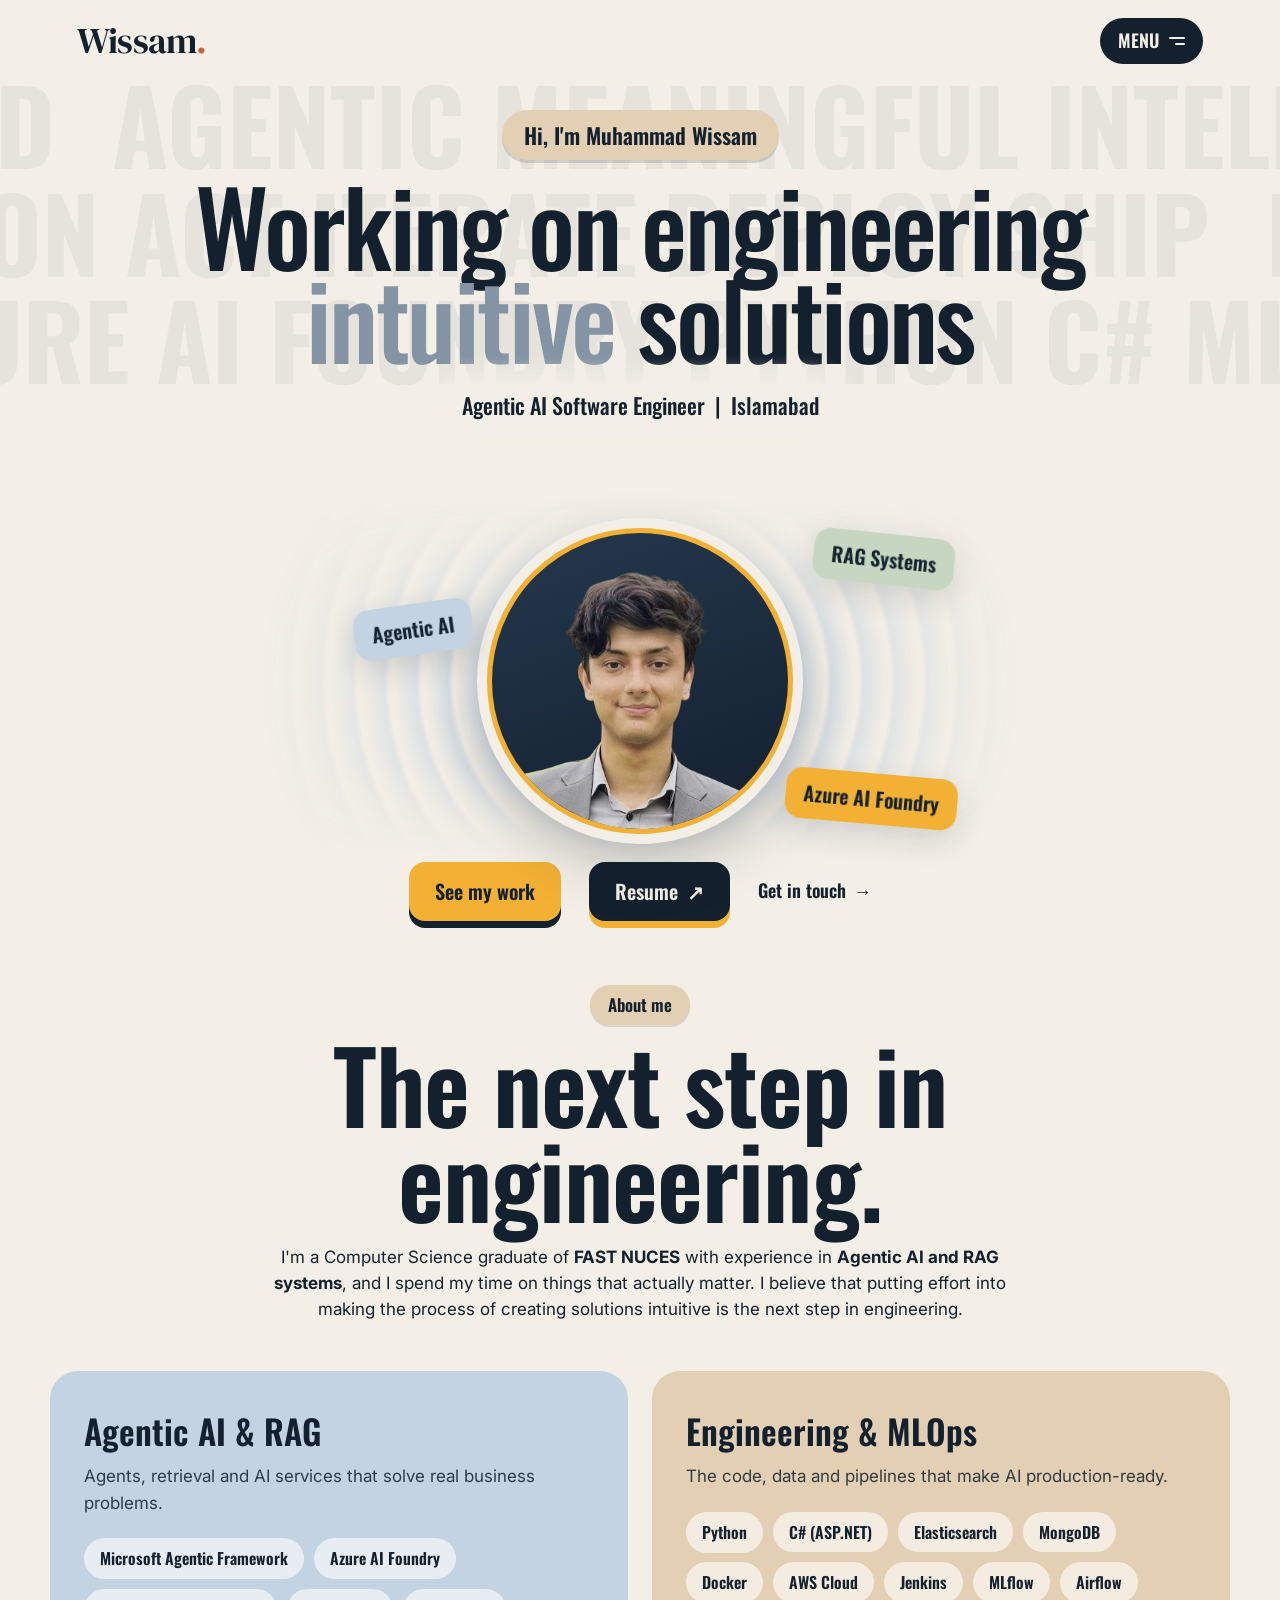
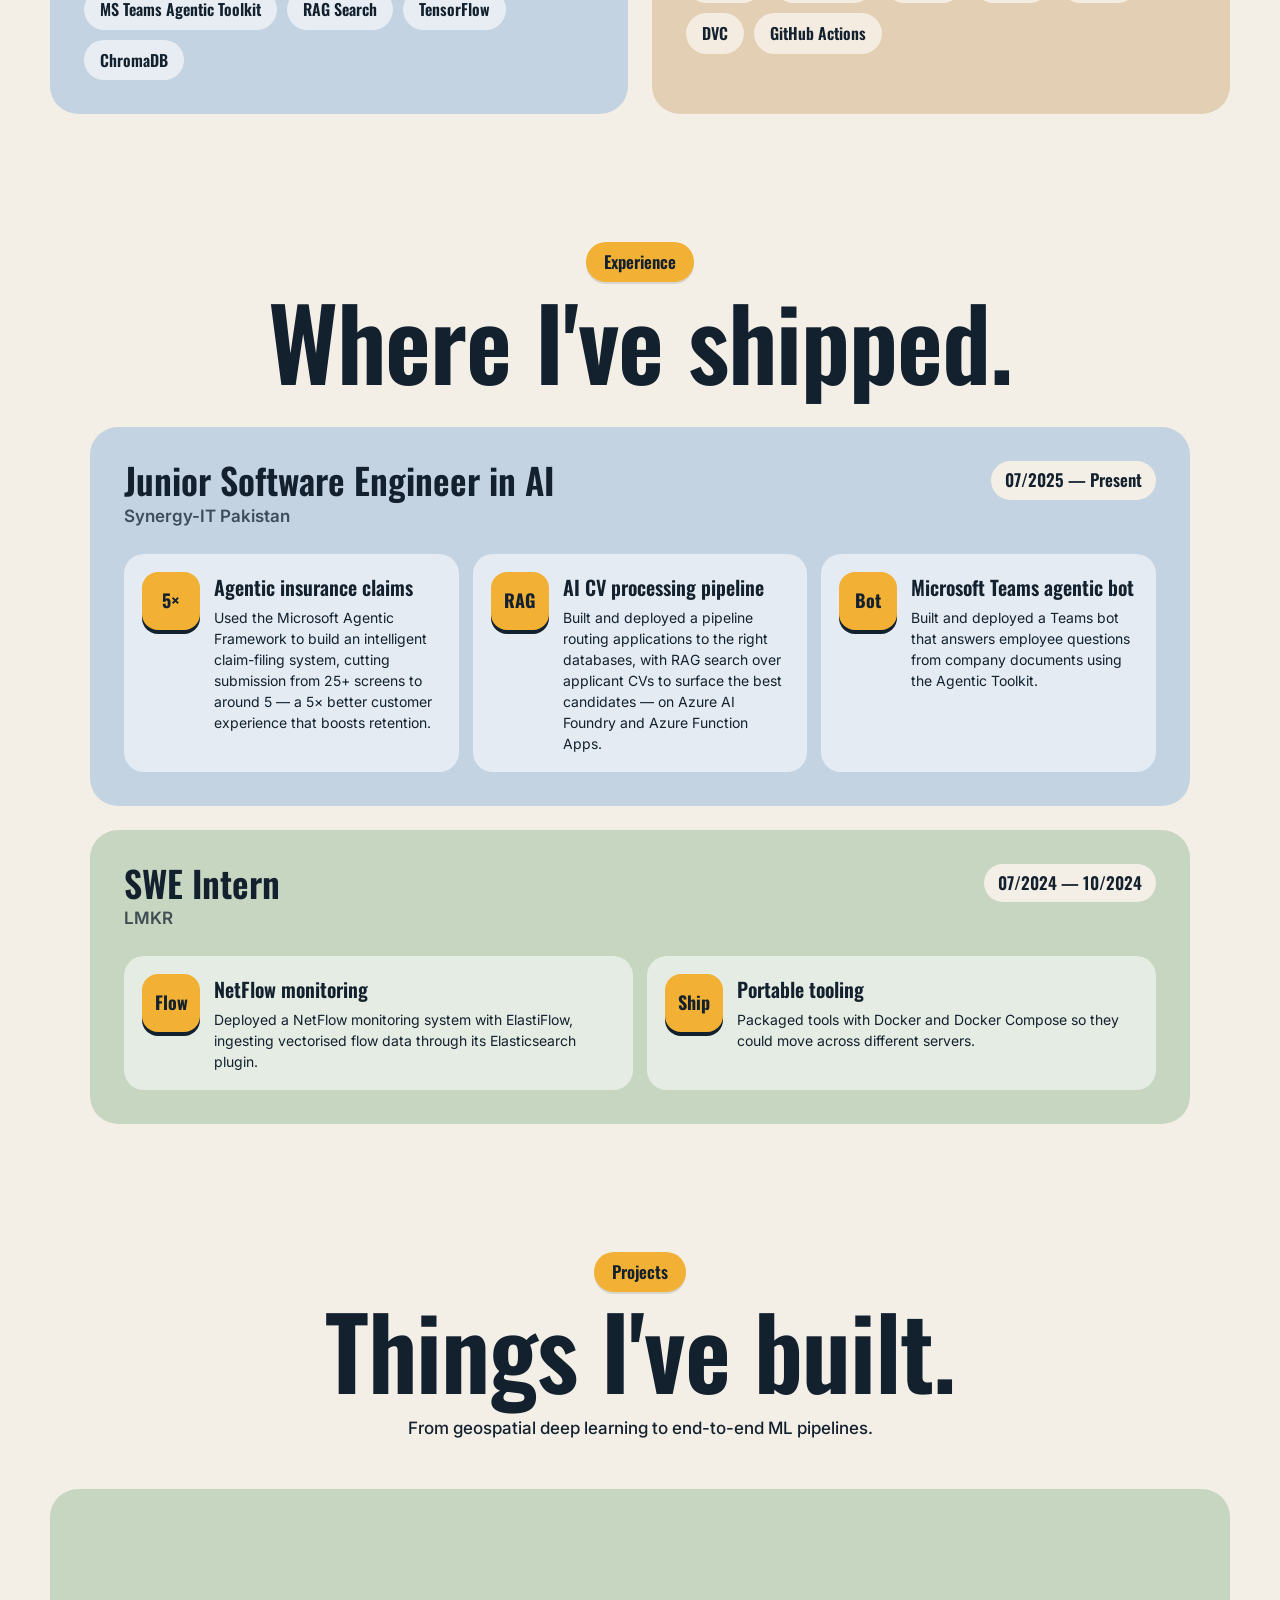
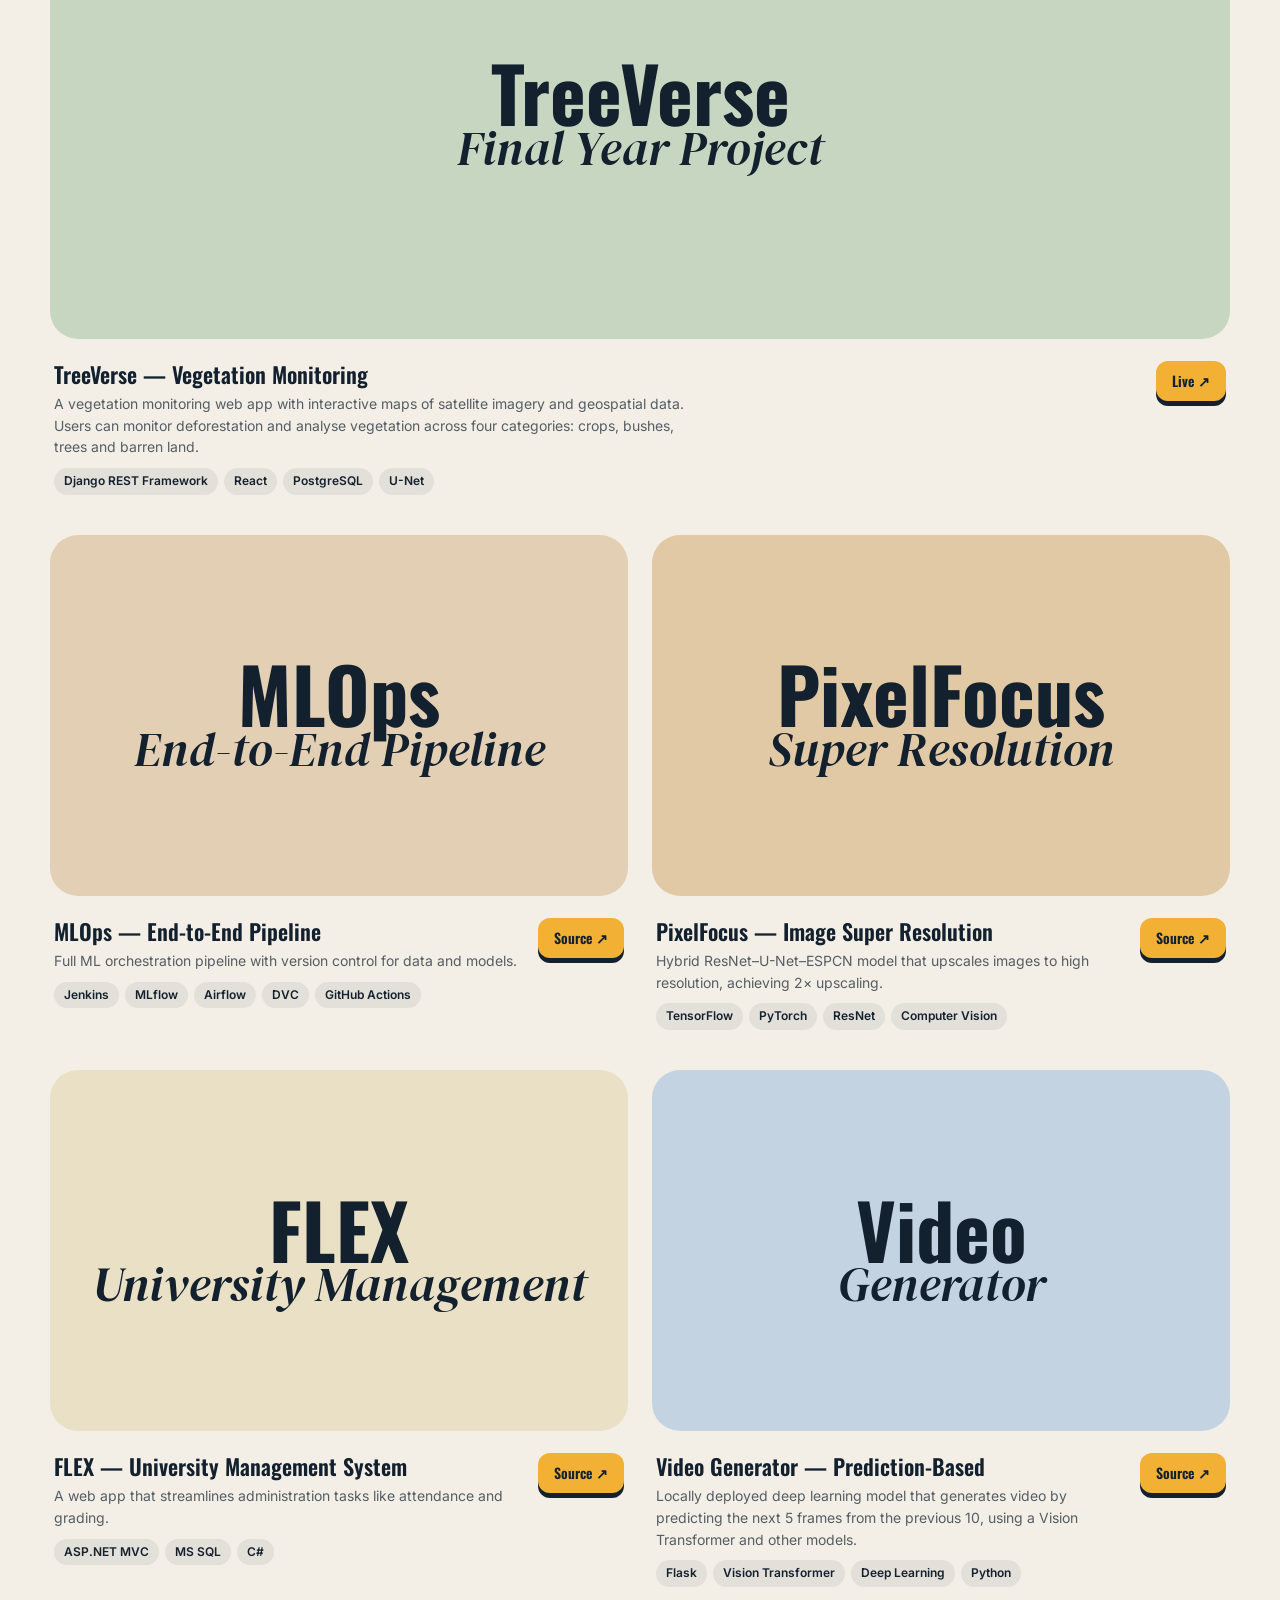
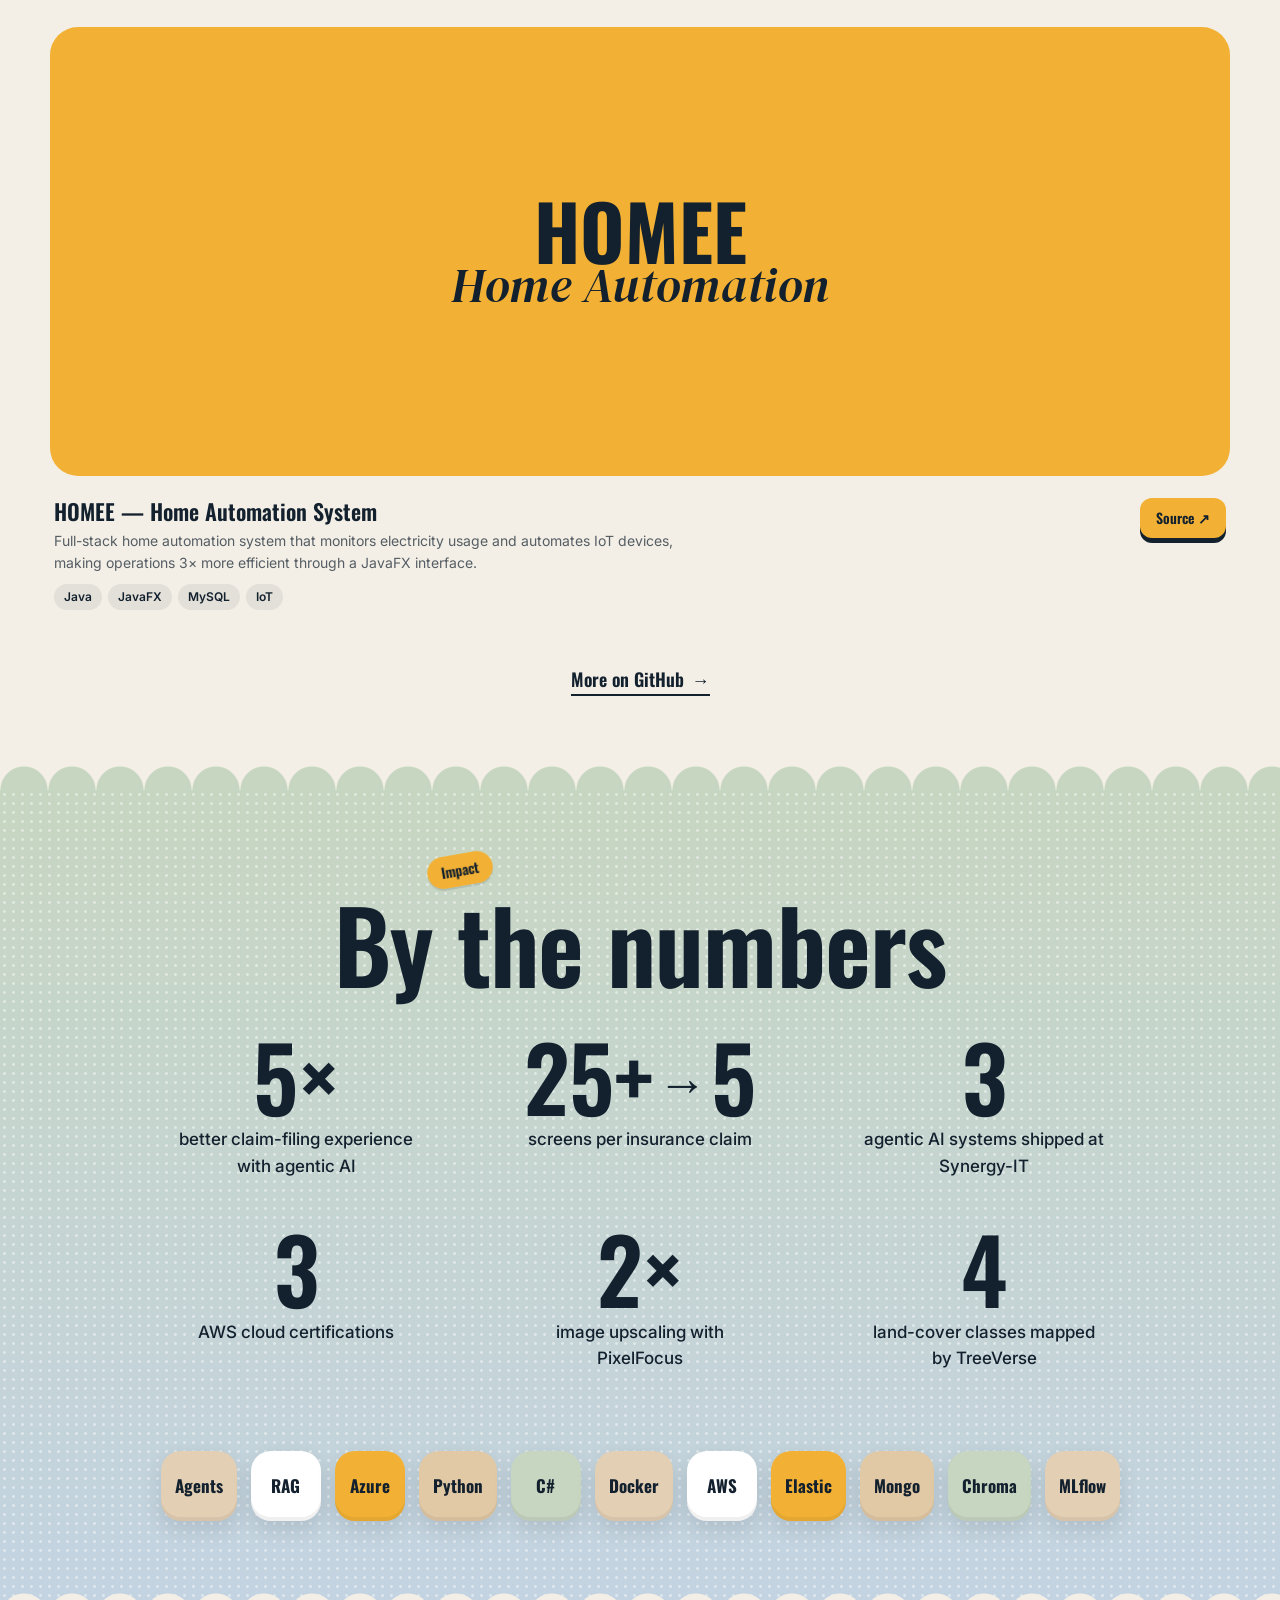
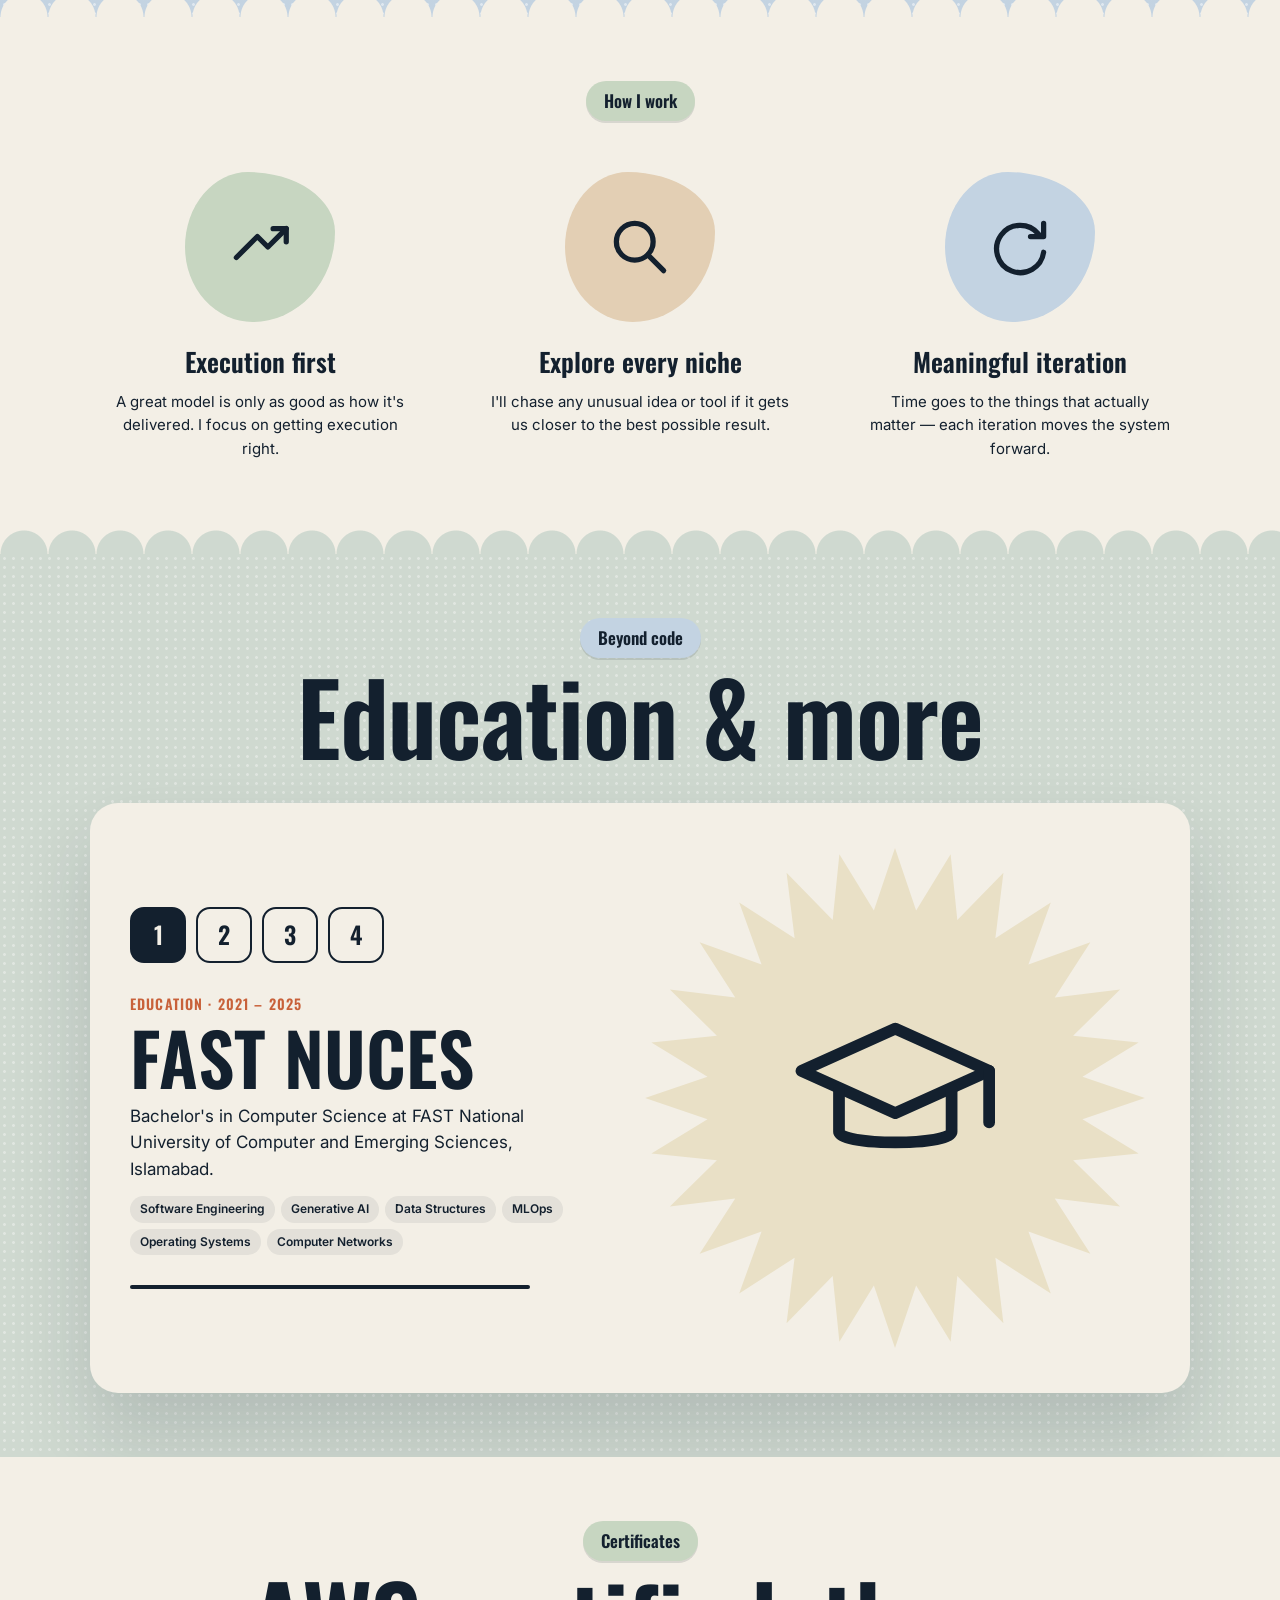
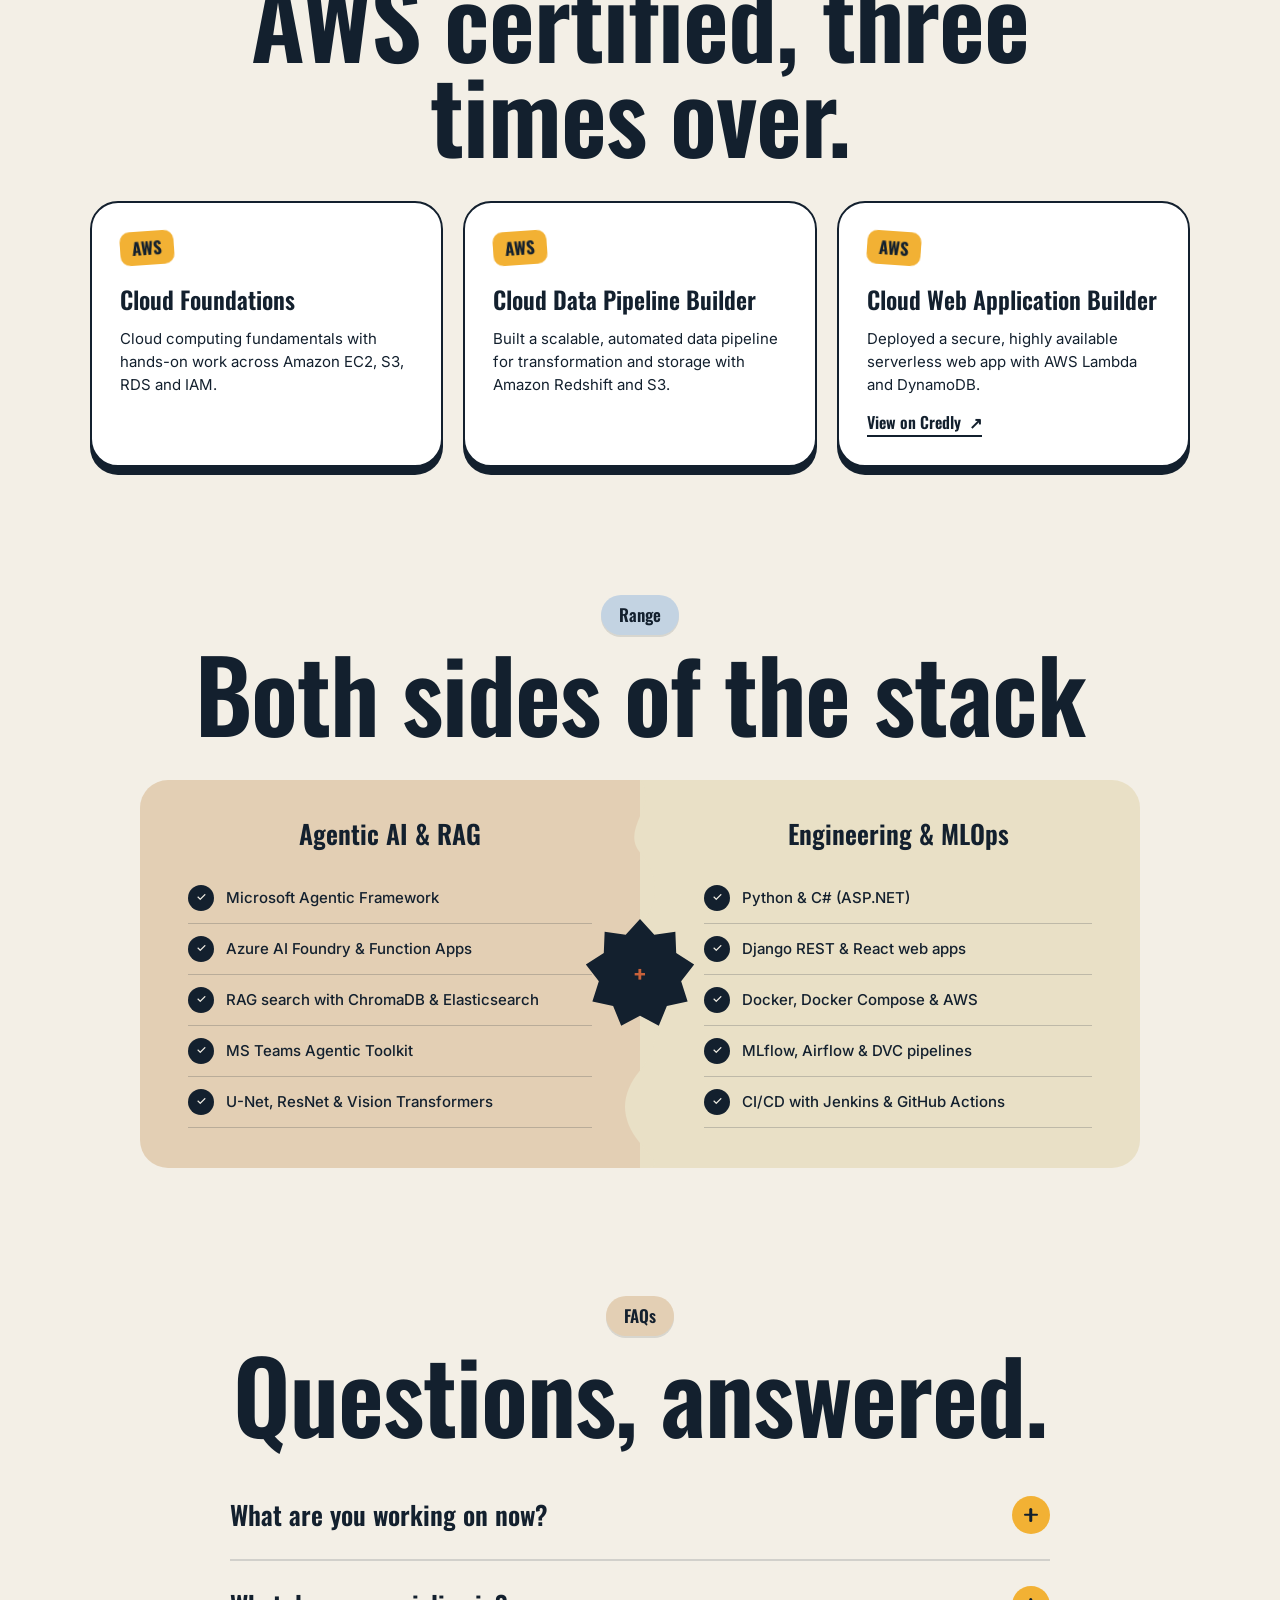
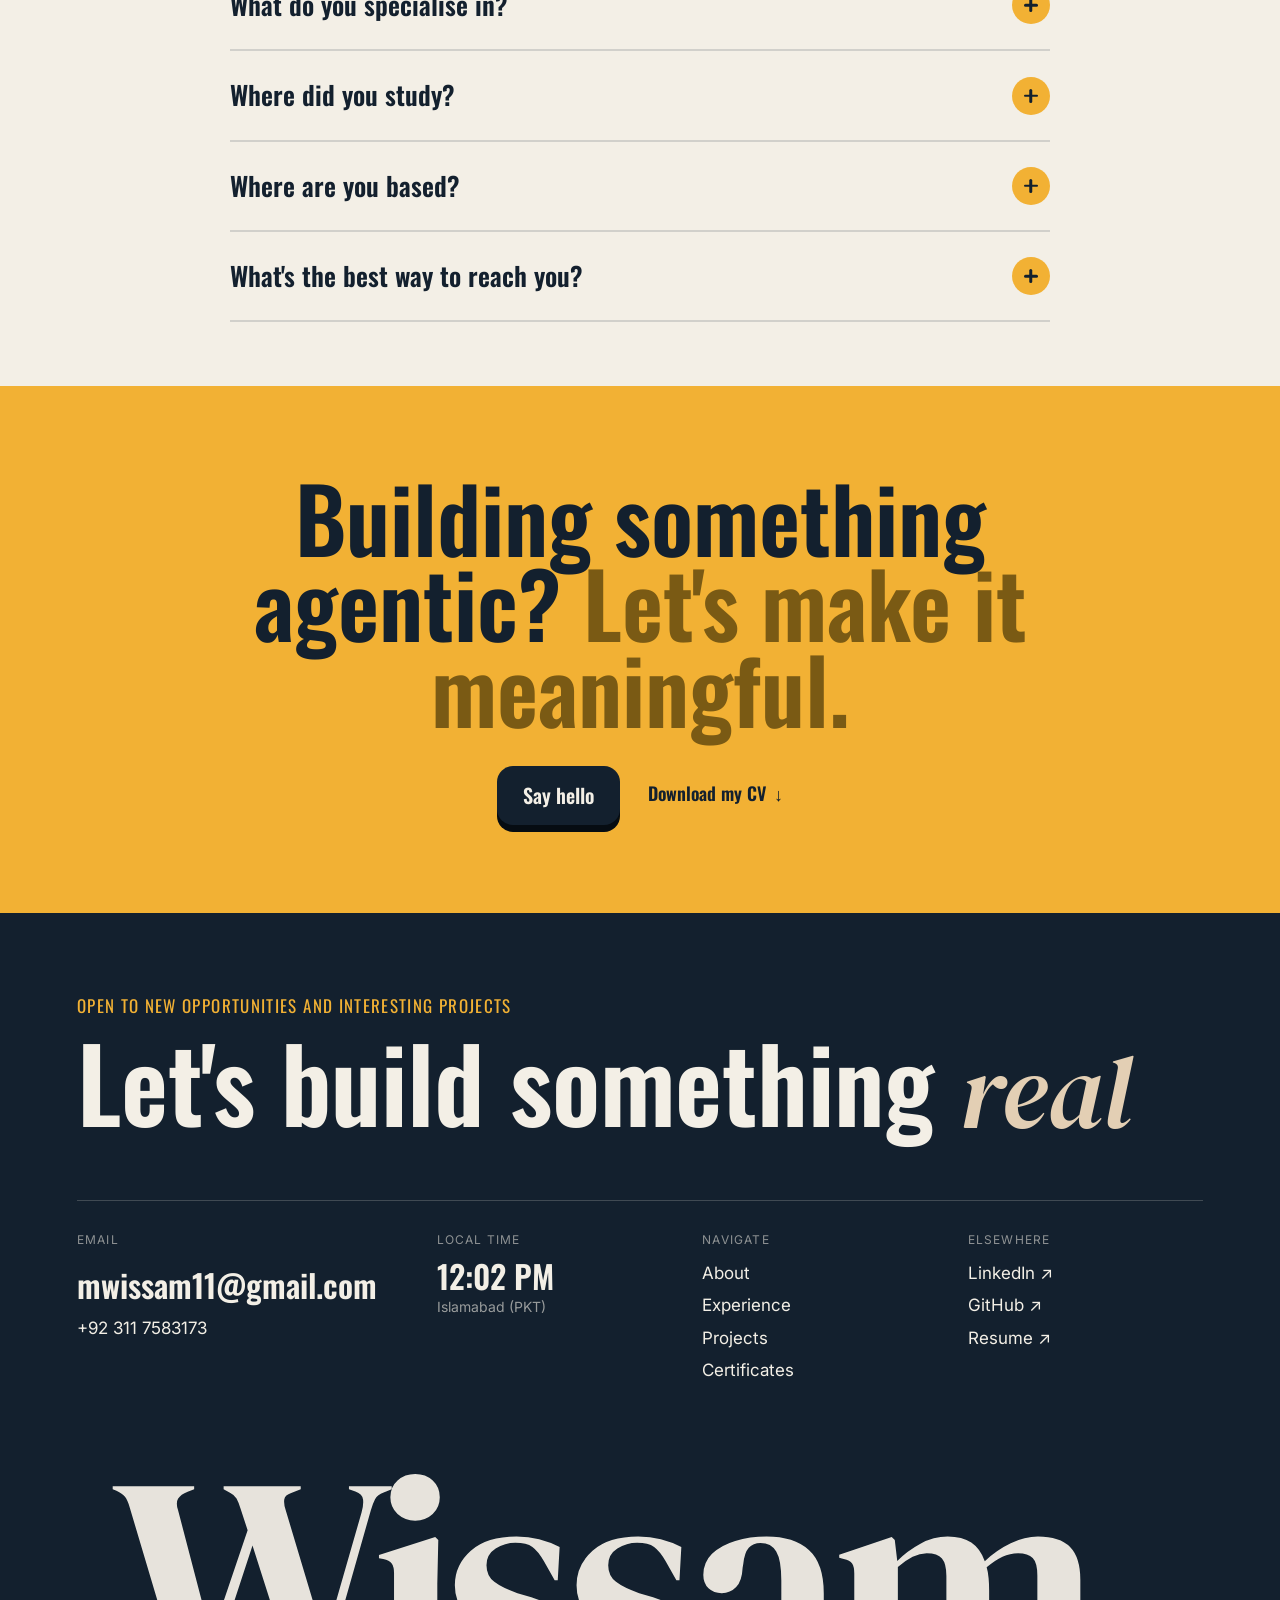
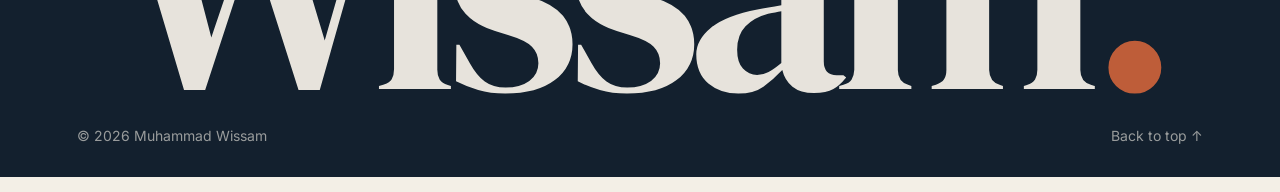
==== commit 7c214800: "Make Resume a highlighted button in the hero Co-Authored-By: Claude Opus 5.5 <noreply@anthropic.com>" ====
--- a/index.html
+++ b/index.html
@@ -14,7 +14,7 @@
 <link rel="preconnect" href="https://fonts.googleapis.com">
 <link rel="preconnect" href="https://fonts.gstatic.com" crossorigin>
 <link href="https://fonts.googleapis.com/css2?family=Oswald:wght@400;500;600;700&family=Inter:wght@400;500;600;700&family=DM+Serif+Display&display=swap" rel="stylesheet">
-<link rel="stylesheet" href="styles.css?v=12">
+<link rel="stylesheet" href="styles.css?v=13">
 </head>
 <body>
 
@@ -65,8 +65,8 @@
 
   <div class="hero-ctas reveal">
     <a href="#experience" class="btn">See my work</a>
+    <a href="assets/Muhammad_Wissam_CV.pdf" target="_blank" rel="noopener" class="btn btn-dark">Resume <span class="btn-arr">↗</span></a>
     <a href="#contact" class="link-arrow">Get in touch <span>→</span></a>
-    <a href="assets/Muhammad_Wissam_CV.pdf" target="_blank" rel="noopener" class="link-arrow">Resume <span>↗</span></a>
   </div>
 </section>
 
--- a/styles.css
+++ b/styles.css
@@ -85,6 +85,12 @@
 }
 .btn:hover { transform: translateY(3px); box-shadow: 0 4px 0 var(--ink); background: #f5bf4f; }
 .btn:active { transform: translateY(7px); box-shadow: 0 0 0 var(--ink); }
+/* Navy variant for the Resume button, so it stands out next to the yellow one */
+.btn-dark { background: var(--ink); color: var(--cream); box-shadow: 0 7px 0 var(--yellow); }
+.btn-dark:hover { background: var(--ink-2); box-shadow: 0 4px 0 var(--yellow); }
+.btn-dark:active { box-shadow: 0 0 0 var(--yellow); }
+.btn-arr { display: inline-block; margin-left: 4px; transition: transform .3s var(--bounce); }
+.btn:hover .btn-arr { transform: translate(3px, -3px); }
 .btn-sm { font-size: 14px; padding: 9px 16px; border-radius: 12px; box-shadow: 0 5px 0 var(--ink); white-space: nowrap; }
 .btn-sm:hover { box-shadow: 0 2px 0 var(--ink); }
 .link-arrow { font-family: var(--display); font-weight: 600; font-size: 18px; display: inline-flex; gap: 8px; border-bottom: 2px solid transparent; transition: border-color .2s; }
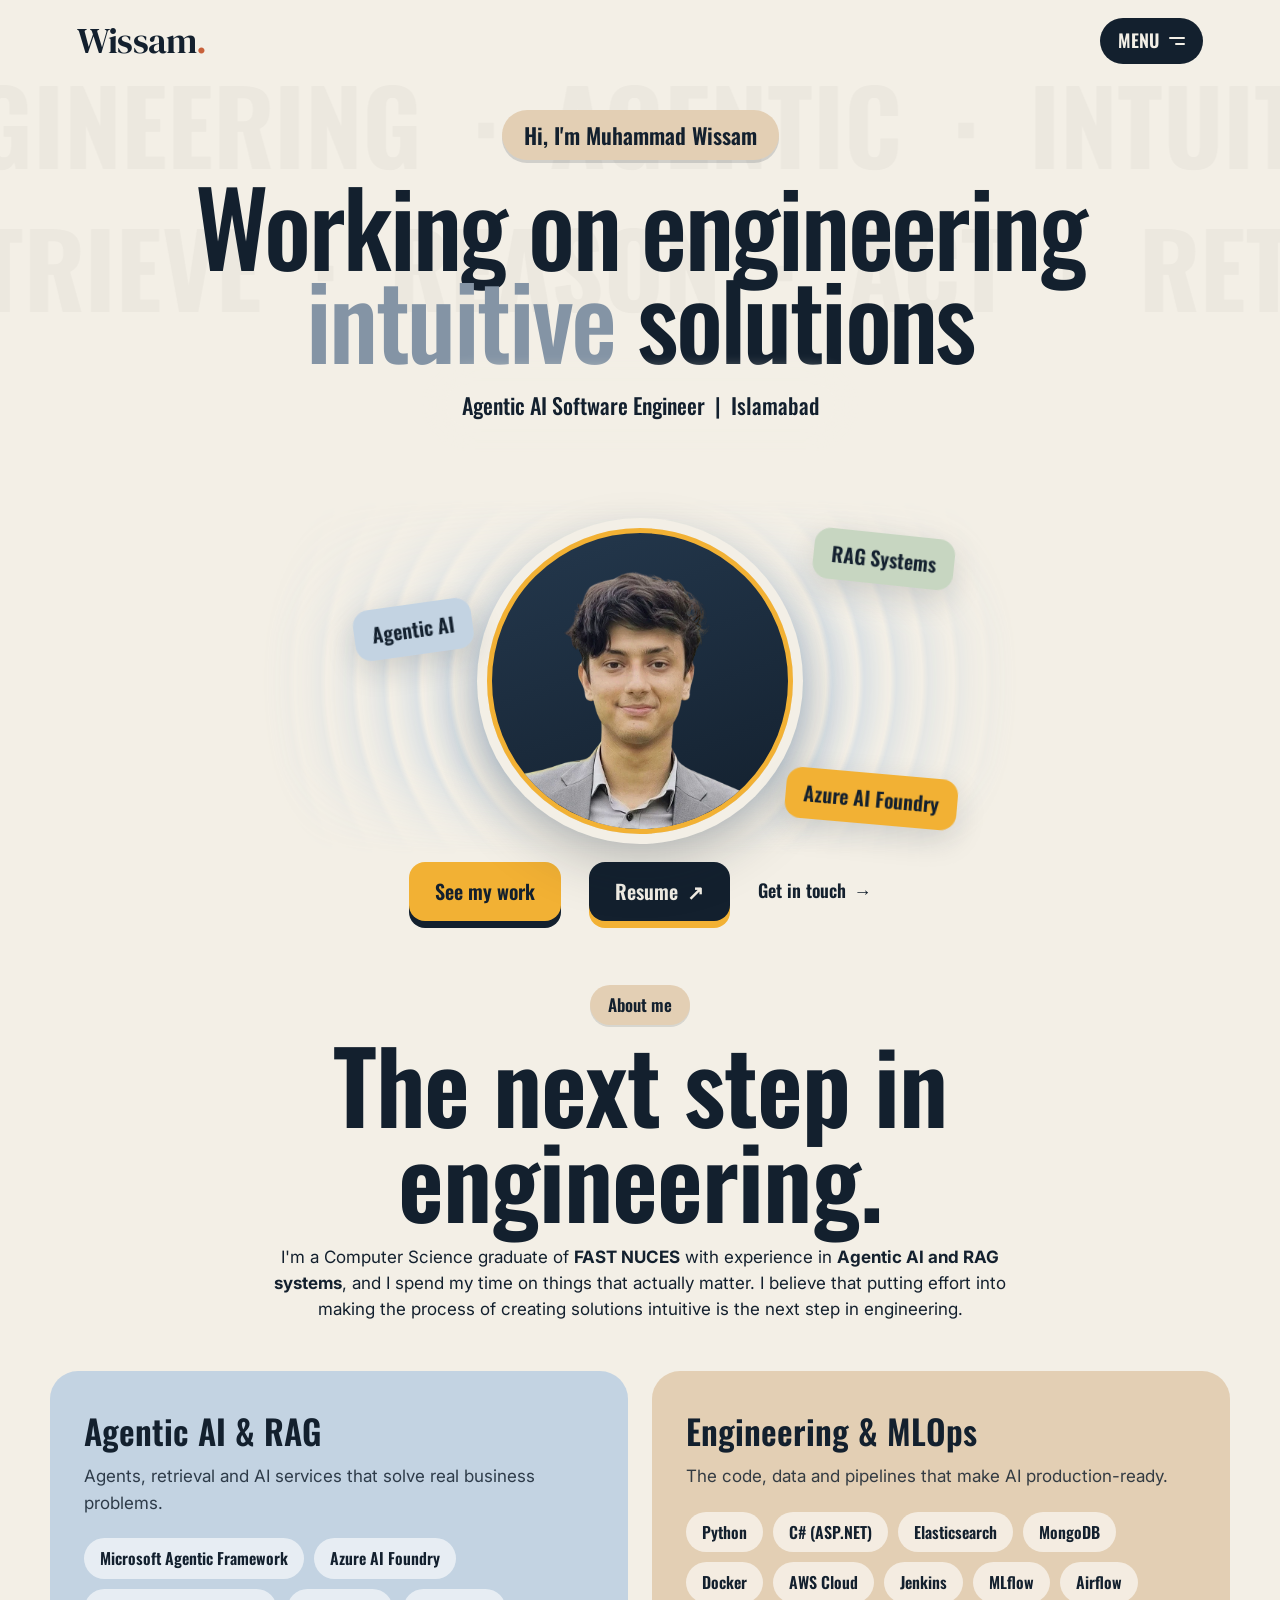
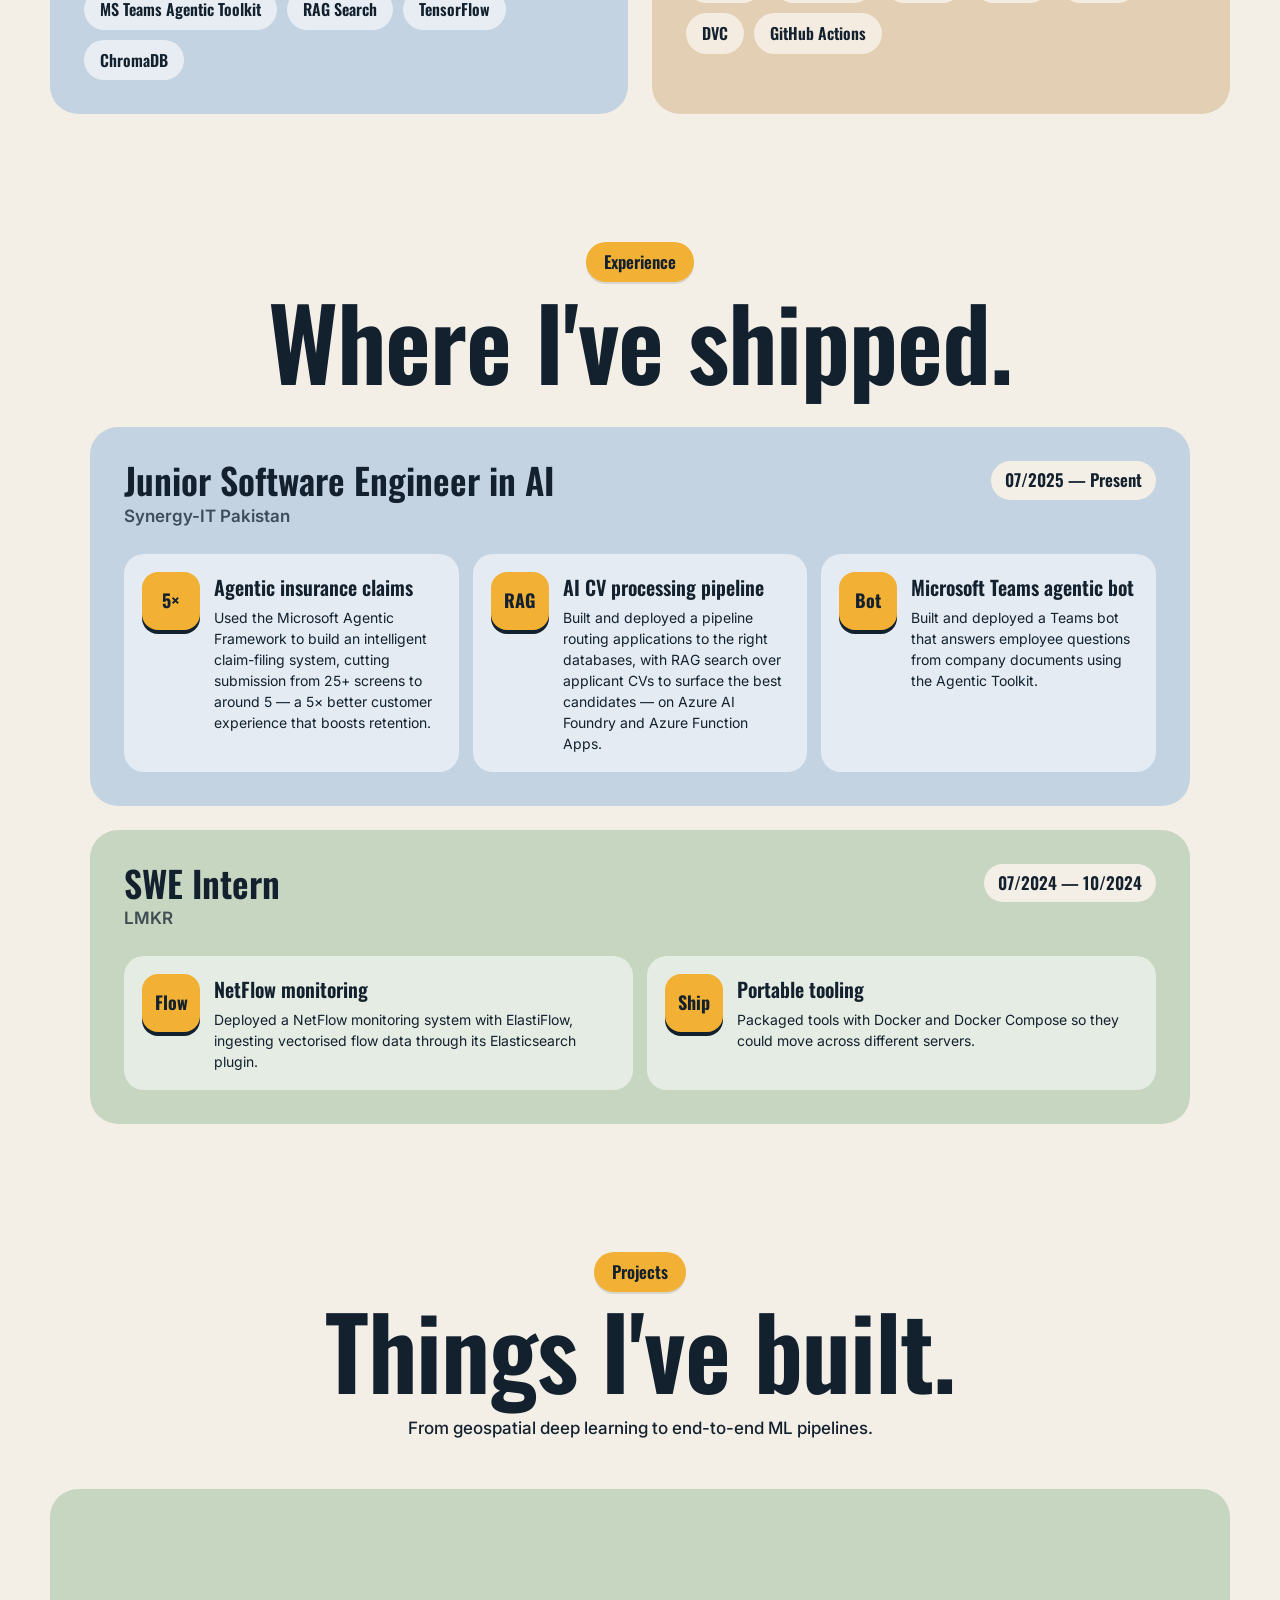
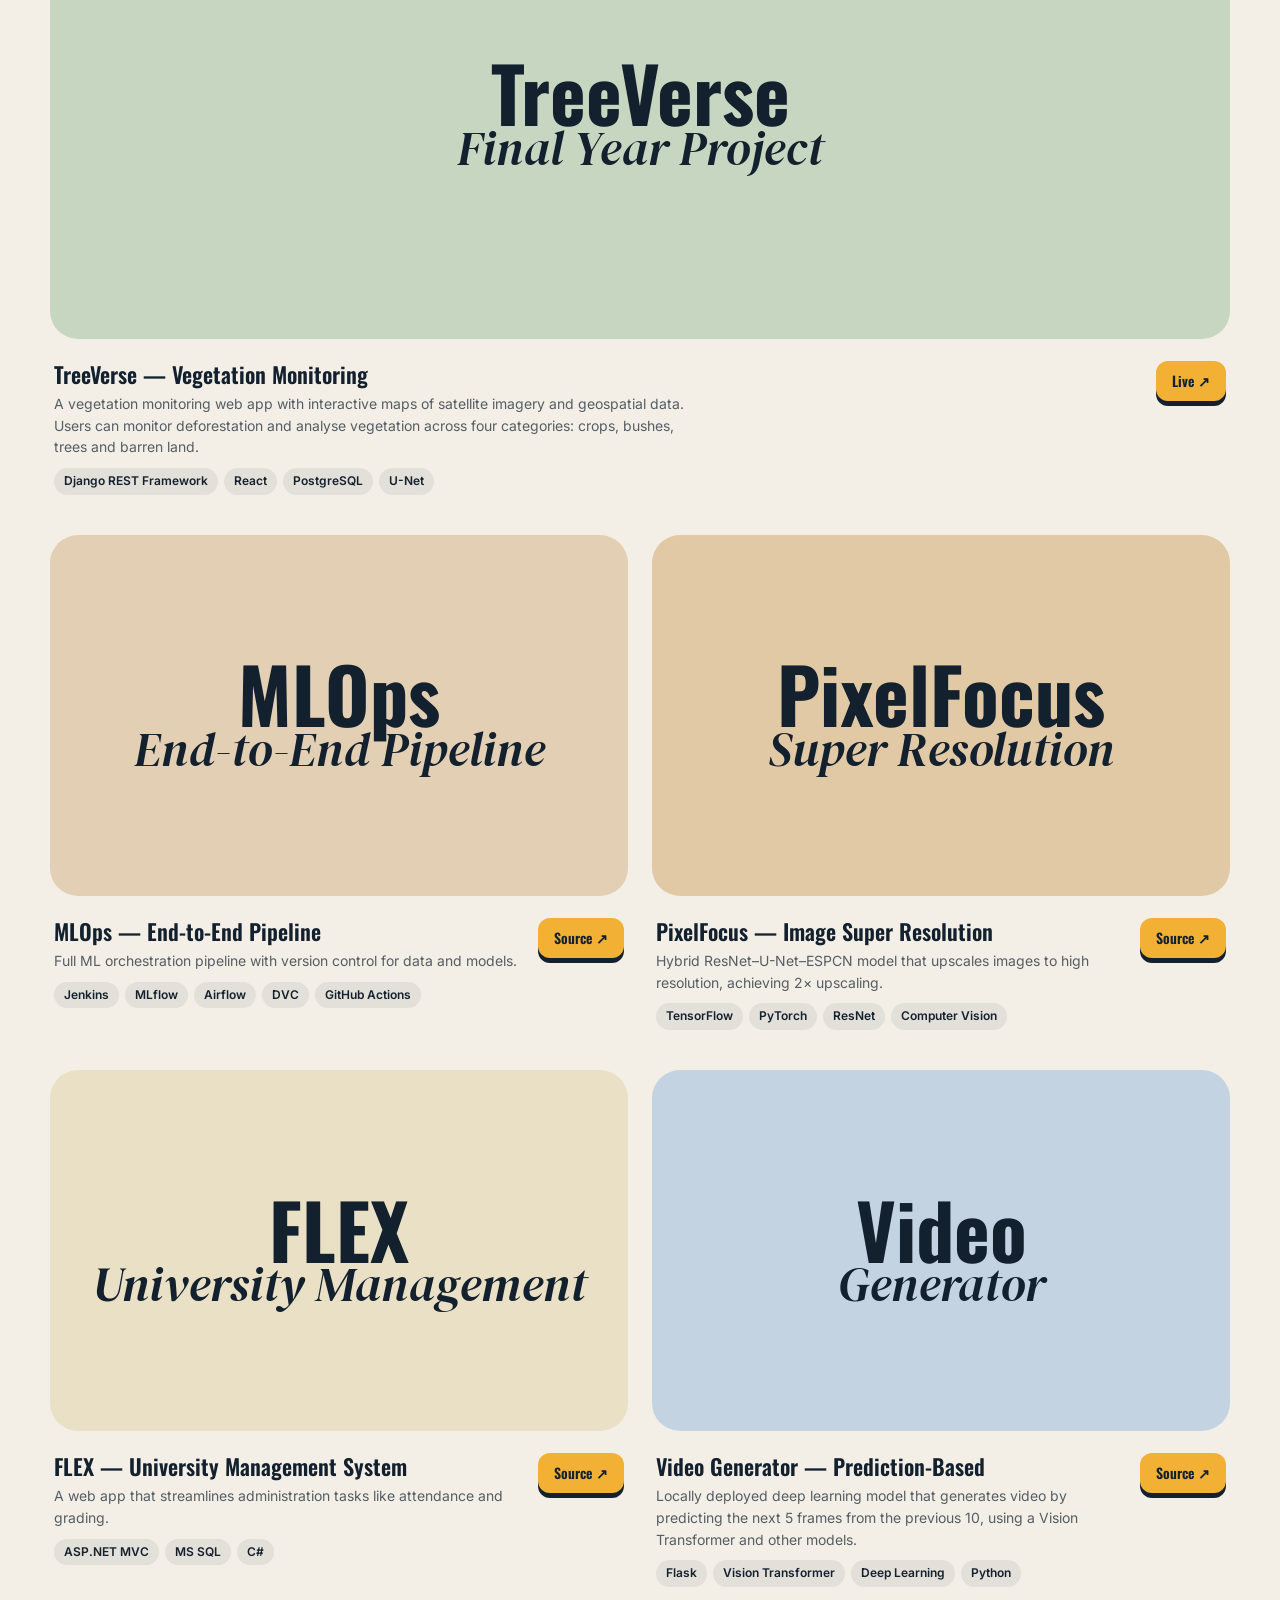
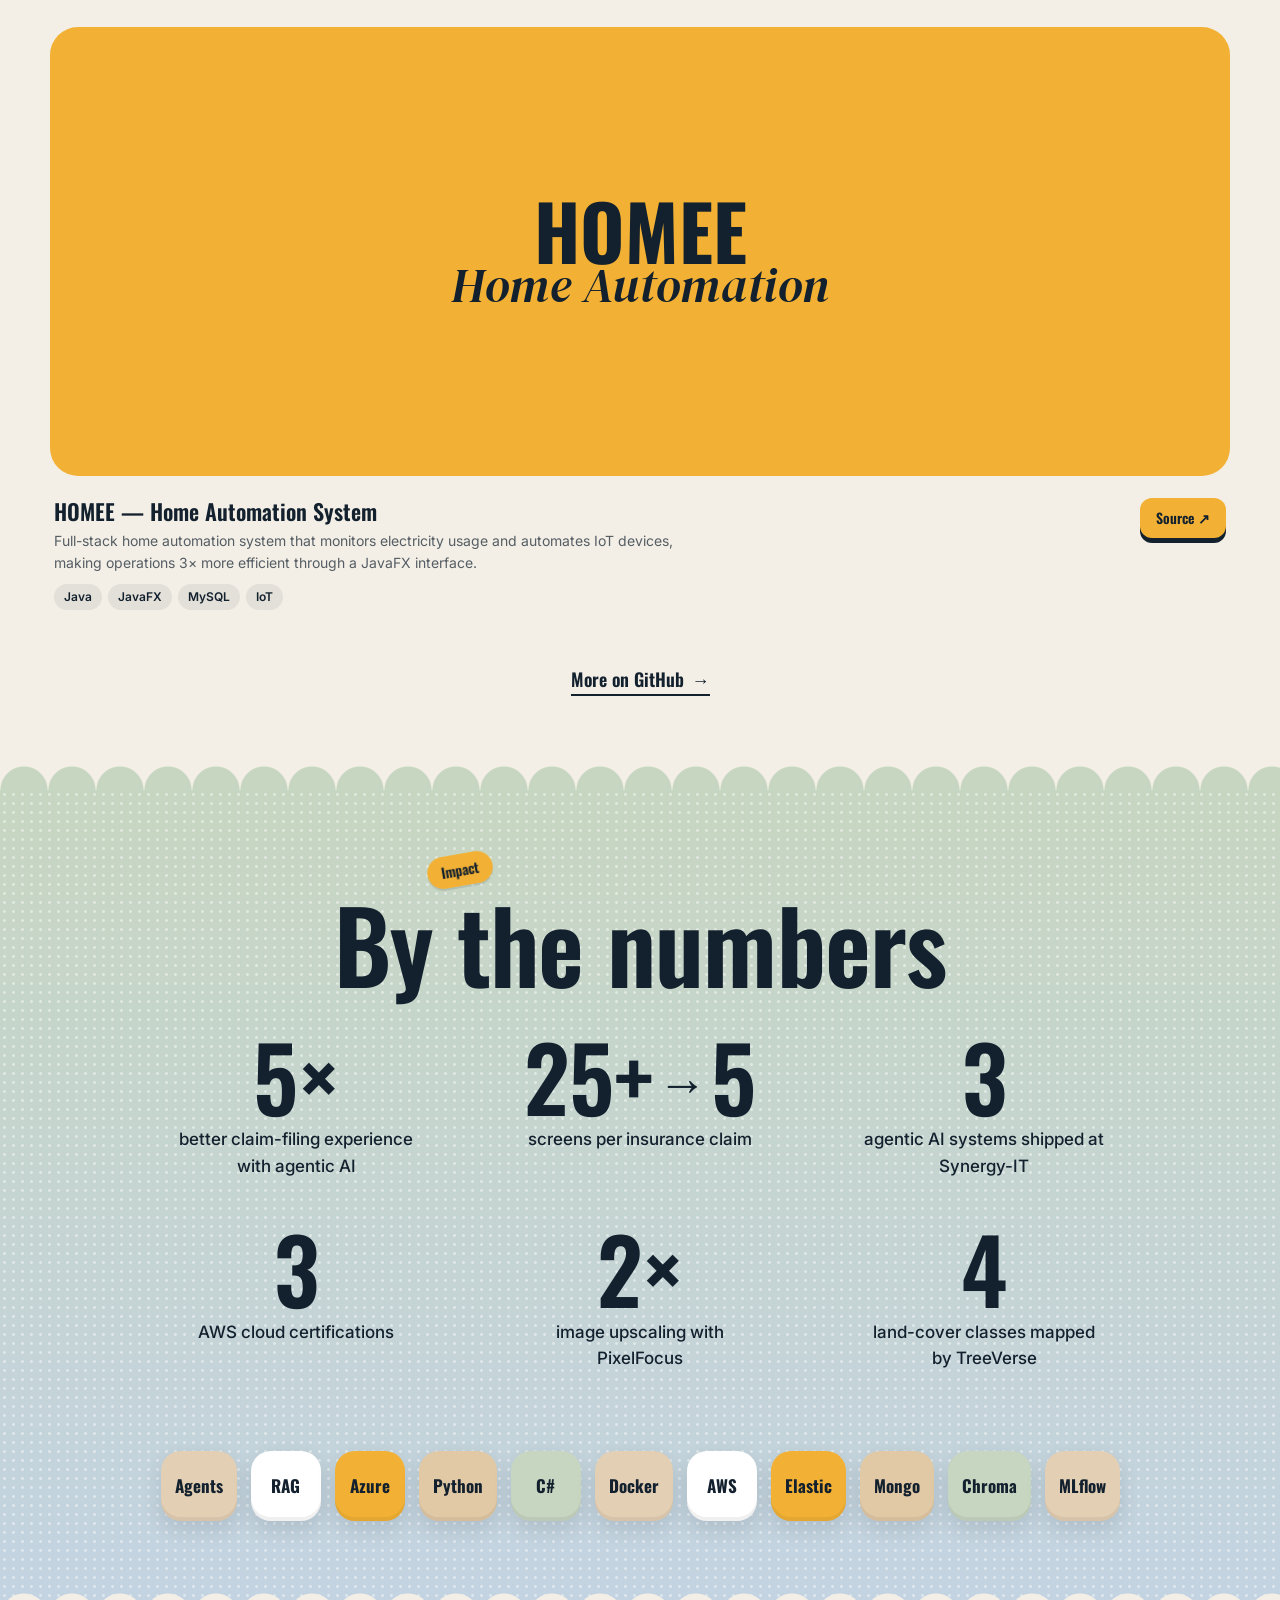
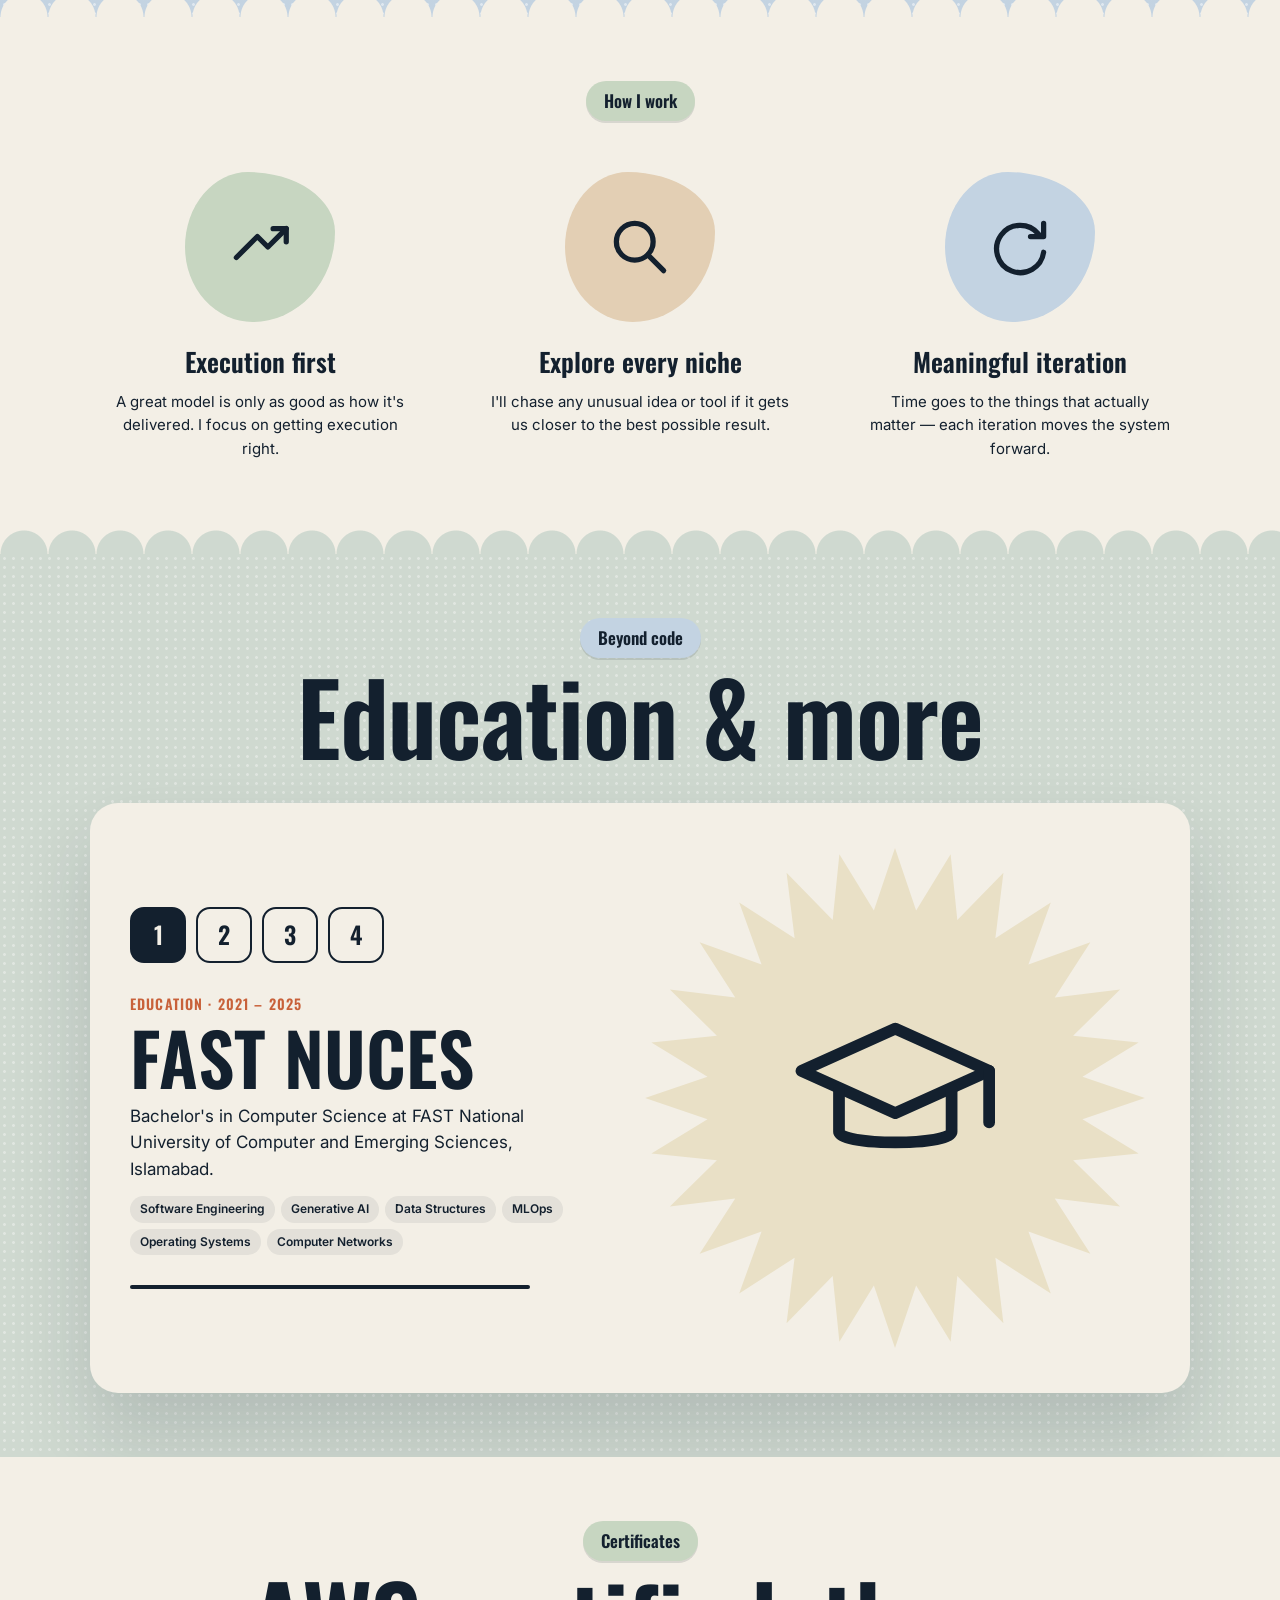
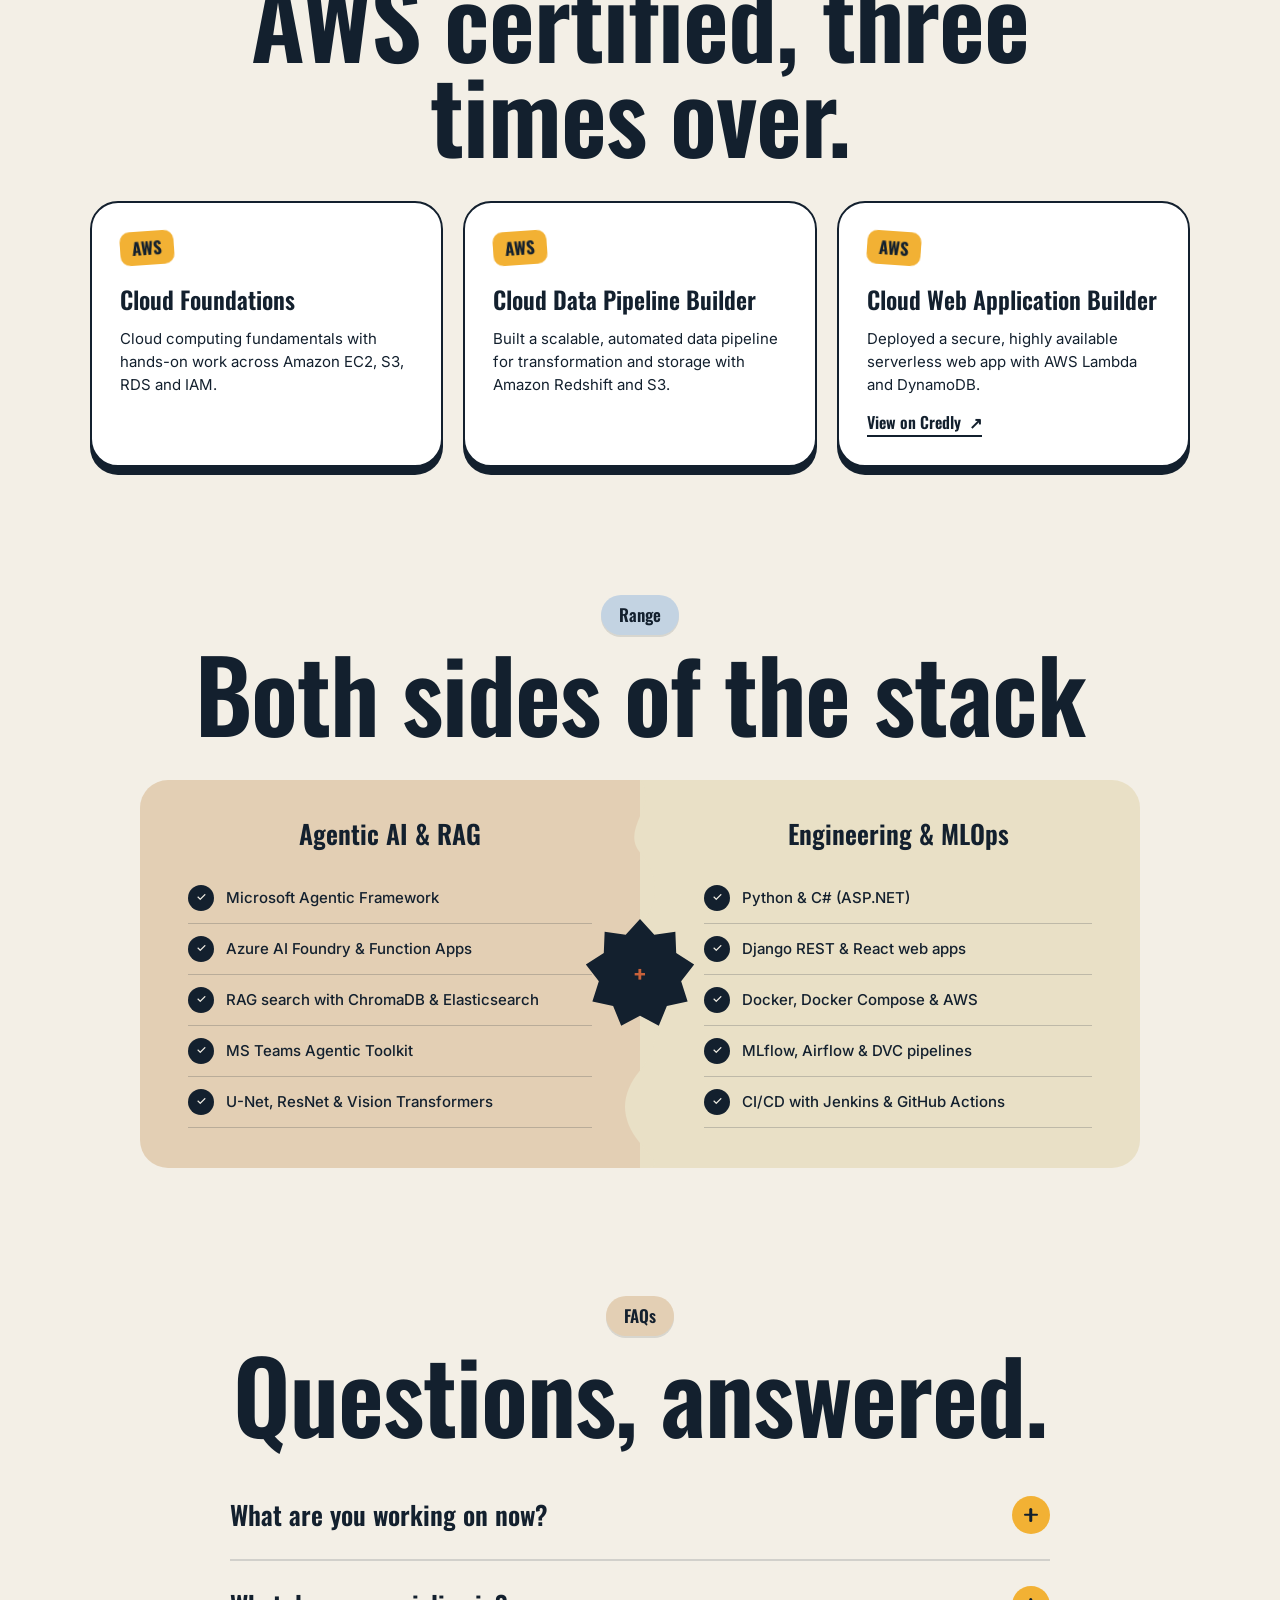
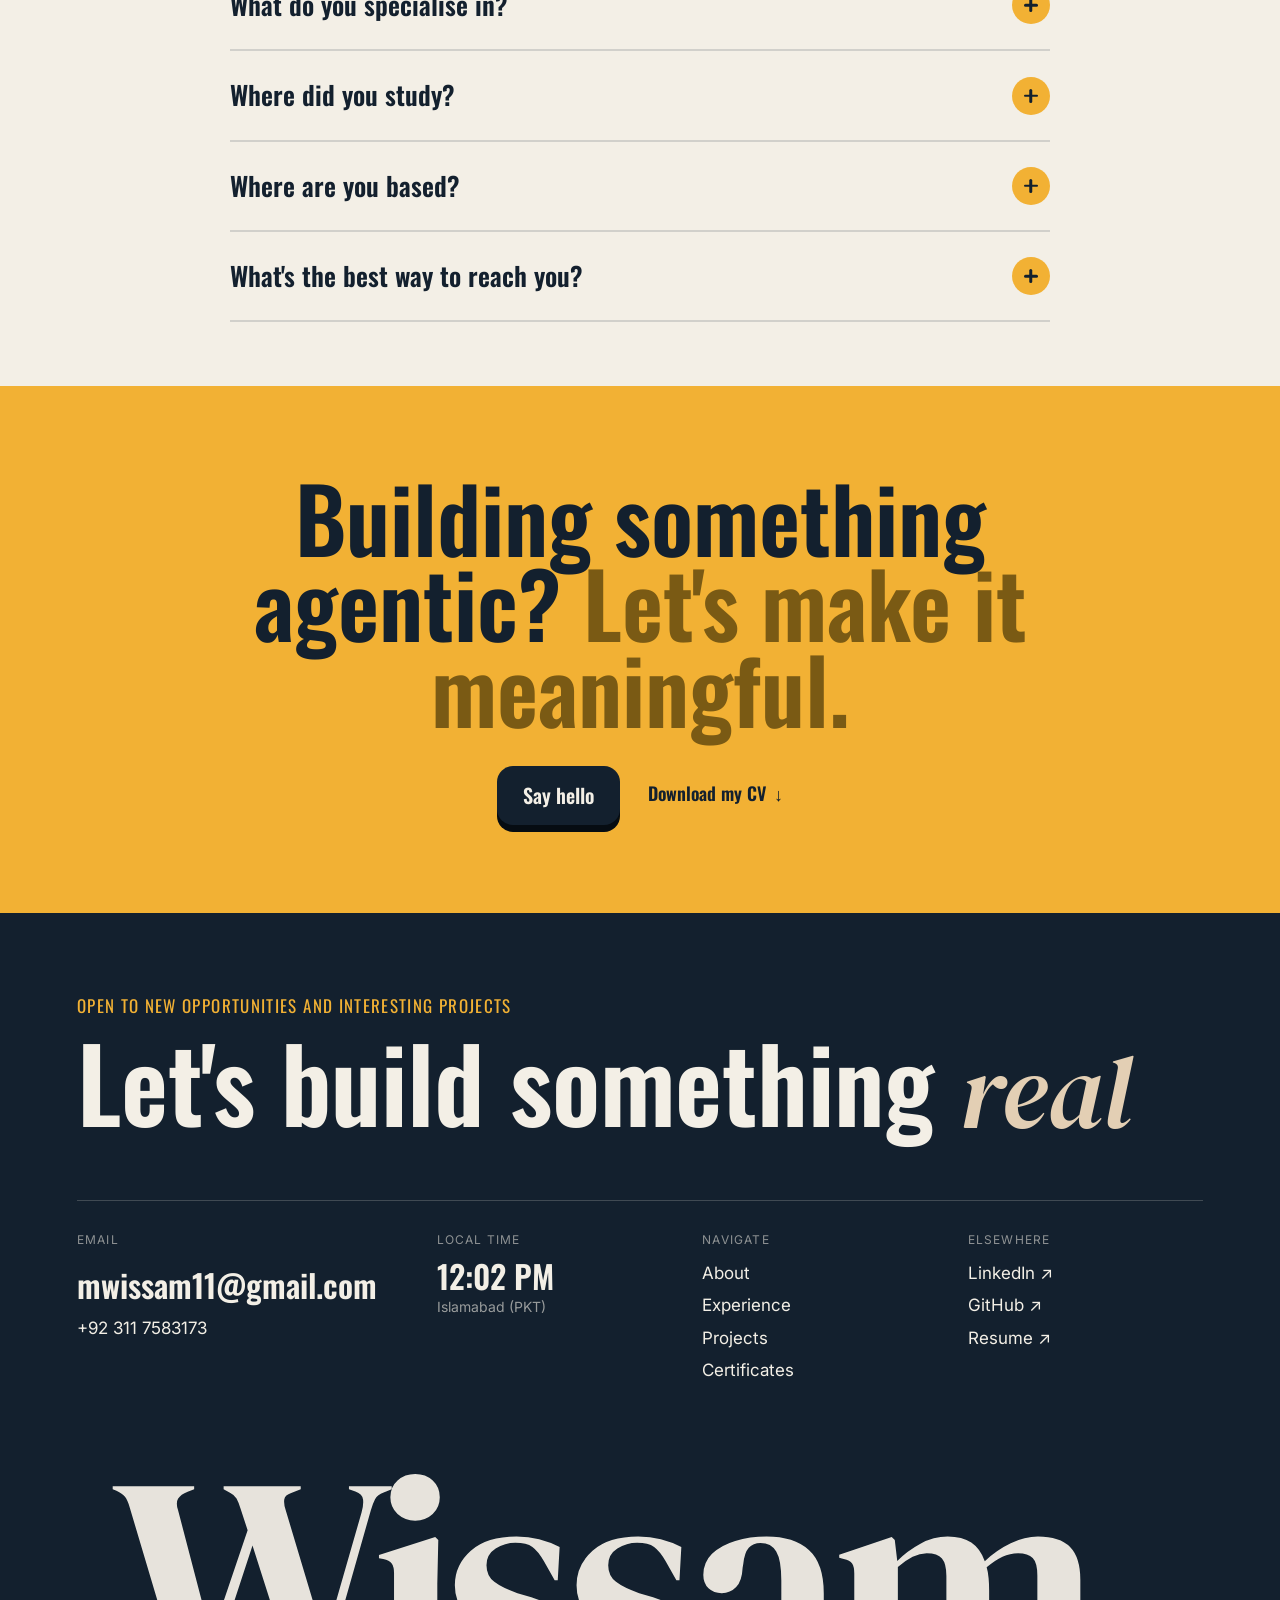
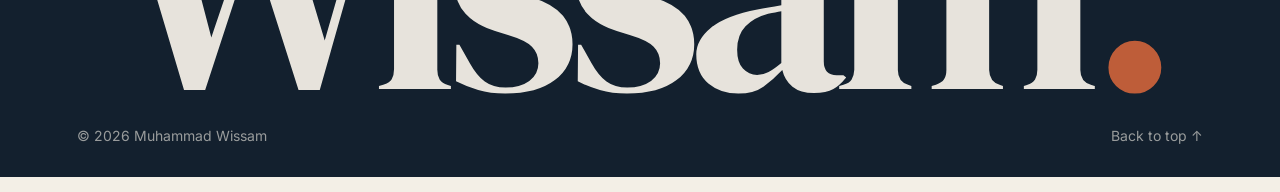
==== commit b7e97af8: "Calmer hero word rail: slower, fewer words, lighter Co-Authored-By: Claude Opus 5.5 <noreply@anthrop" ====
--- a/index.html
+++ b/index.html
@@ -14,7 +14,7 @@
 <link rel="preconnect" href="https://fonts.googleapis.com">
 <link rel="preconnect" href="https://fonts.gstatic.com" crossorigin>
 <link href="https://fonts.googleapis.com/css2?family=Oswald:wght@400;500;600;700&family=Inter:wght@400;500;600;700&family=DM+Serif+Display&display=swap" rel="stylesheet">
-<link rel="stylesheet" href="styles.css?v=13">
+<link rel="stylesheet" href="styles.css?v=14">
 </head>
 <body>
 
@@ -43,9 +43,8 @@
 <!-- ============ HERO ============ -->
 <section class="hero">
   <div class="hero-words" aria-hidden="true">
-    <div class="row" data-dir="-1"><span>AGENTIC MEANINGFUL INTELLIGENT SCALABLE CURIOUS BOLD&nbsp;</span><span>AGENTIC MEANINGFUL INTELLIGENT SCALABLE CURIOUS BOLD&nbsp;</span></div>
-    <div class="row" data-dir="1"><span>RETRIEVE REASON ACT ITERATE DEPLOY SHIP&nbsp;</span><span>RETRIEVE REASON ACT ITERATE DEPLOY SHIP&nbsp;</span></div>
-    <div class="row" data-dir="-1"><span>AGENTS RAG AZURE AI FOUNDRY PYTHON C# MLOPS&nbsp;</span><span>AGENTS RAG AZURE AI FOUNDRY PYTHON C# MLOPS&nbsp;</span></div>
+    <div class="row" data-dir="-1"><span>AGENTIC &nbsp;·&nbsp; INTUITIVE &nbsp;·&nbsp; ENGINEERING &nbsp;·&nbsp; AGENTIC &nbsp;·&nbsp; INTUITIVE &nbsp;·&nbsp; ENGINEERING &nbsp;·&nbsp; </span><span>AGENTIC &nbsp;·&nbsp; INTUITIVE &nbsp;·&nbsp; ENGINEERING &nbsp;·&nbsp; AGENTIC &nbsp;·&nbsp; INTUITIVE &nbsp;·&nbsp; ENGINEERING &nbsp;·&nbsp; </span></div>
+    <div class="row" data-dir="1"><span>RETRIEVE &nbsp;·&nbsp; REASON &nbsp;·&nbsp; ACT &nbsp;·&nbsp; RETRIEVE &nbsp;·&nbsp; REASON &nbsp;·&nbsp; ACT &nbsp;·&nbsp; RETRIEVE &nbsp;·&nbsp; REASON &nbsp;·&nbsp; ACT &nbsp;·&nbsp; </span><span>RETRIEVE &nbsp;·&nbsp; REASON &nbsp;·&nbsp; ACT &nbsp;·&nbsp; RETRIEVE &nbsp;·&nbsp; REASON &nbsp;·&nbsp; ACT &nbsp;·&nbsp; RETRIEVE &nbsp;·&nbsp; REASON &nbsp;·&nbsp; ACT &nbsp;·&nbsp; </span></div>
   </div>
 
   <p class="hero-hi reveal">Hi, I'm Muhammad Wissam</p>
@@ -336,6 +335,6 @@
   <div class="foot-bottom"><span>© <span id="year"></span> Muhammad Wissam</span><a href="#top">Back to top ↑</a></div>
 </footer>
 
-<script src="main.js?v=11"></script>
+<script src="main.js?v=14"></script>
 </body>
 </html>
--- a/styles.css
+++ b/styles.css
@@ -158,9 +158,10 @@
   position: absolute; top: 70px; left: 0; right: 0;
   font-family: var(--display); font-weight: 700;
   font-size: clamp(56px, 8vw, 104px); line-height: 1.05;
-  color: rgba(19, 32, 46, .055);
+  color: rgba(19, 32, 46, .03);
   pointer-events: none; user-select: none;
 }
+.hero-words .row + .row { margin-top: .35em; }
 .hero-words .row { display: flex; white-space: nowrap; will-change: transform; }
 .hero-words span { padding-right: .3em; }
 .hero-title {
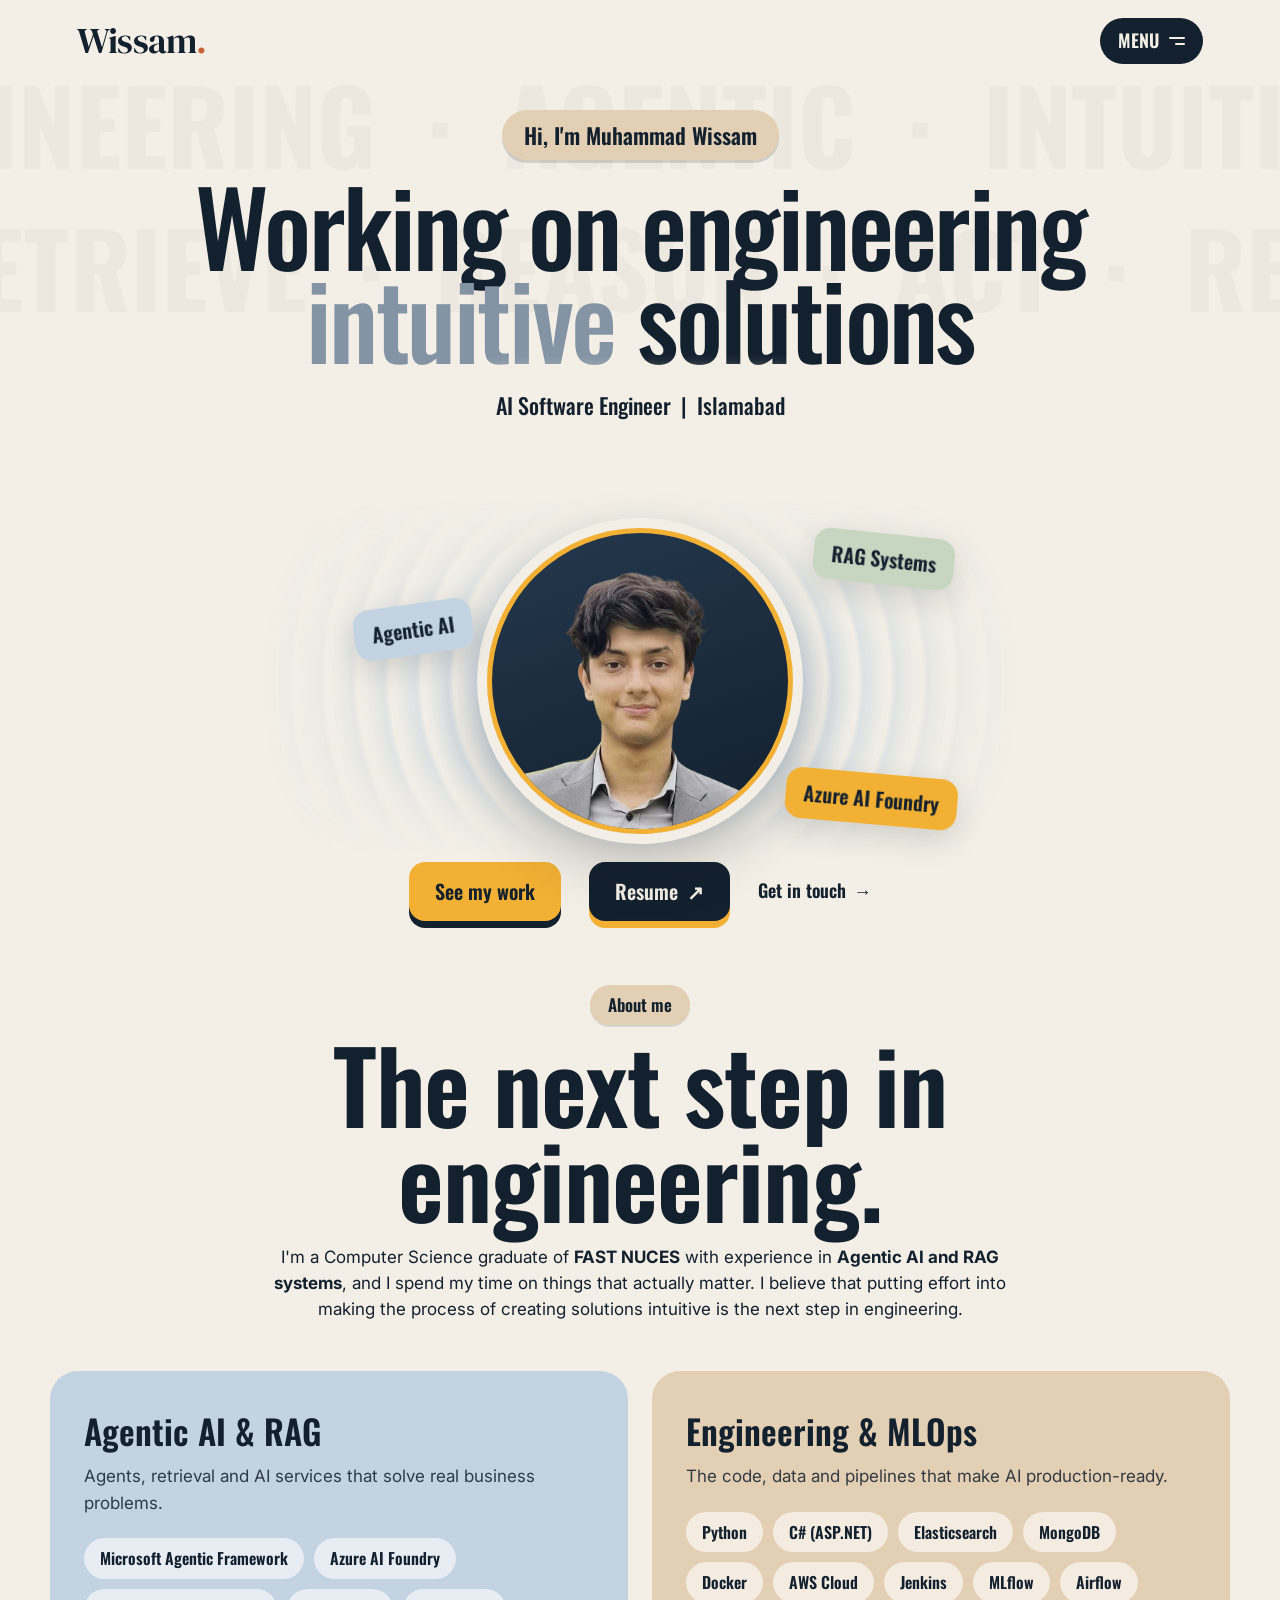
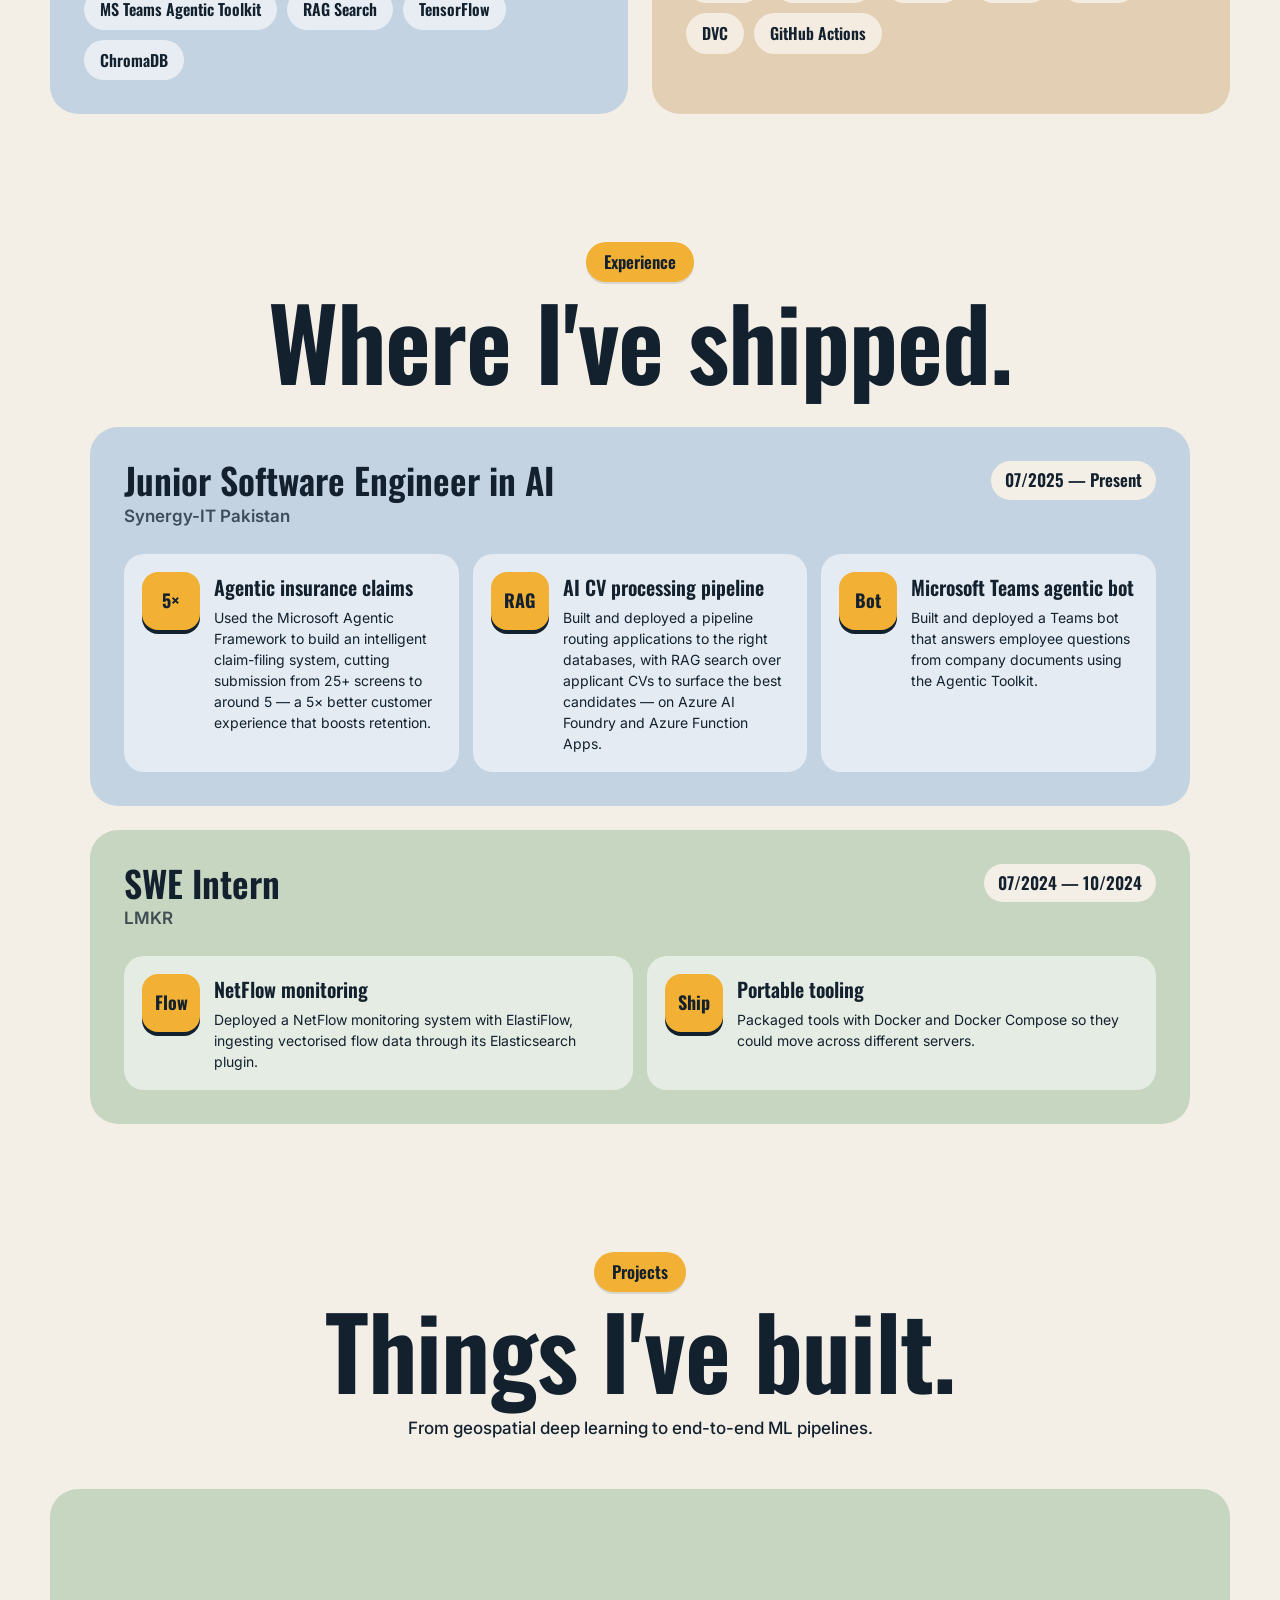
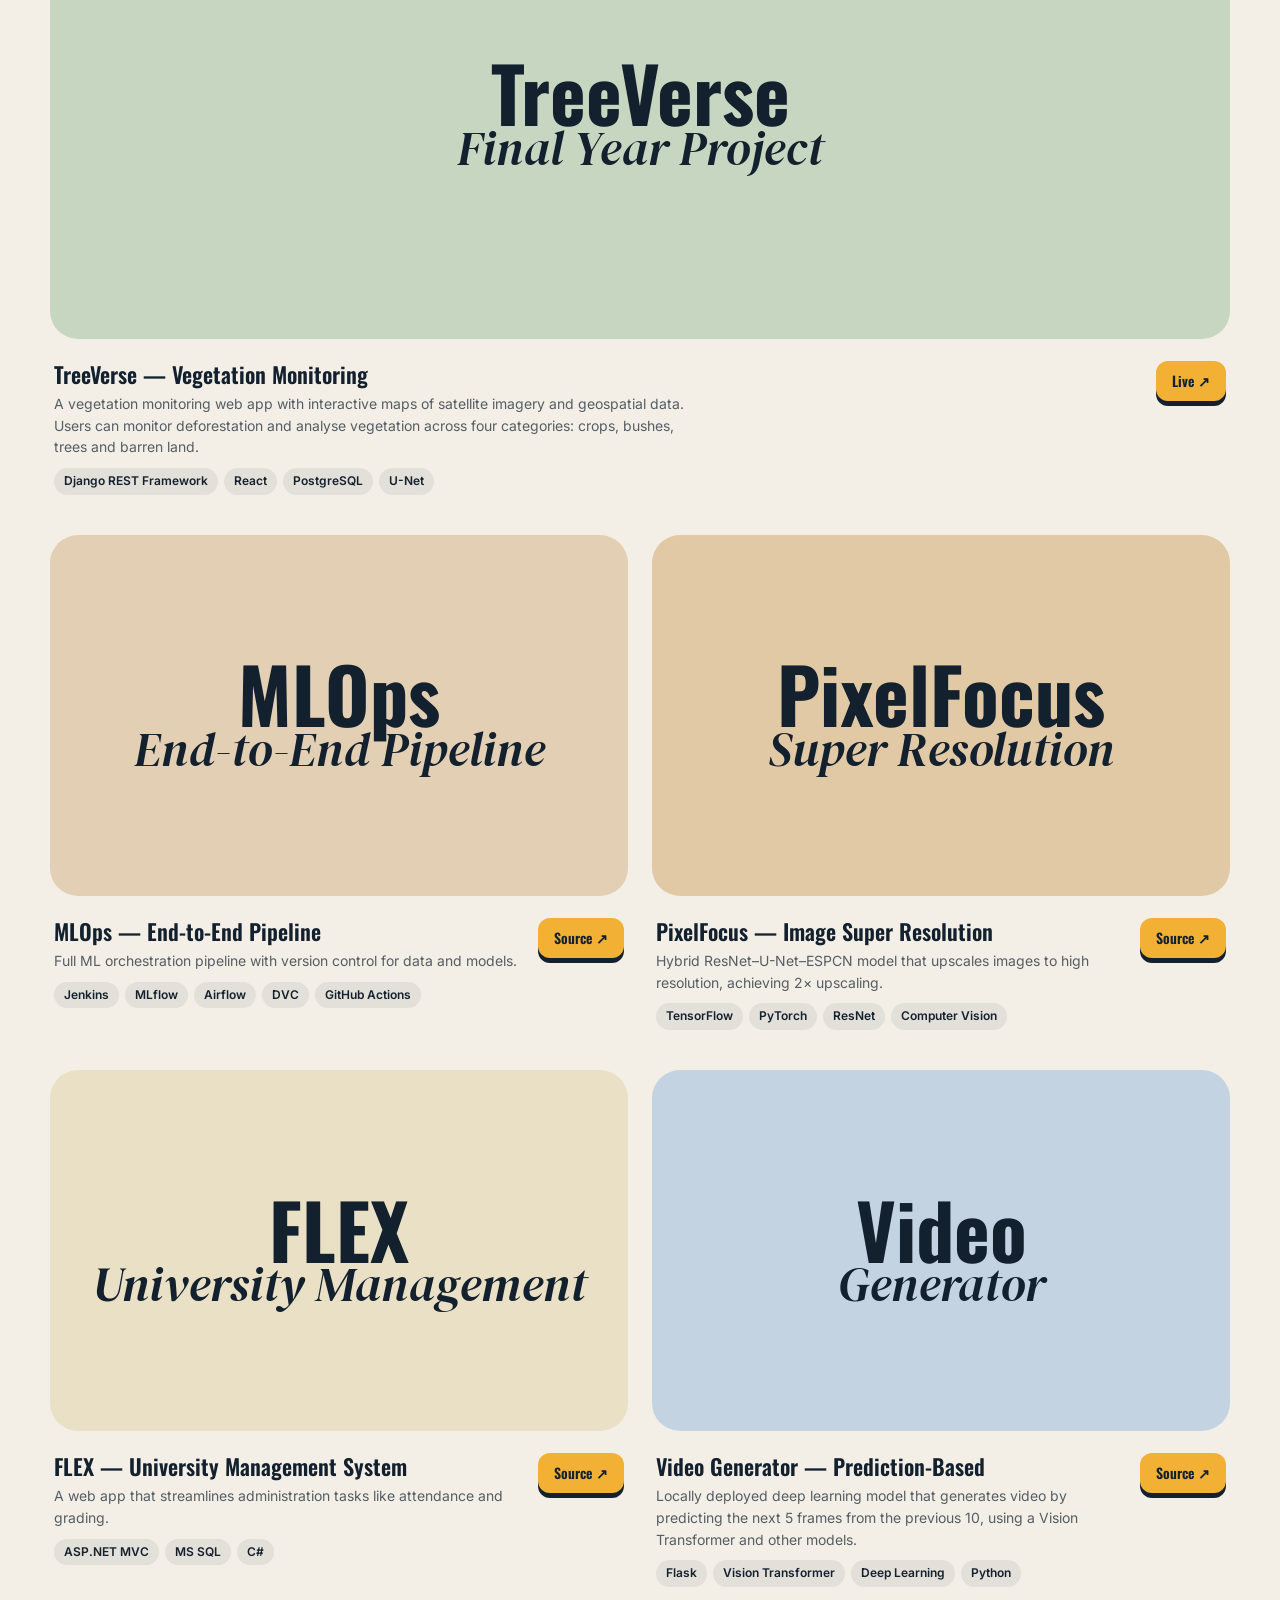
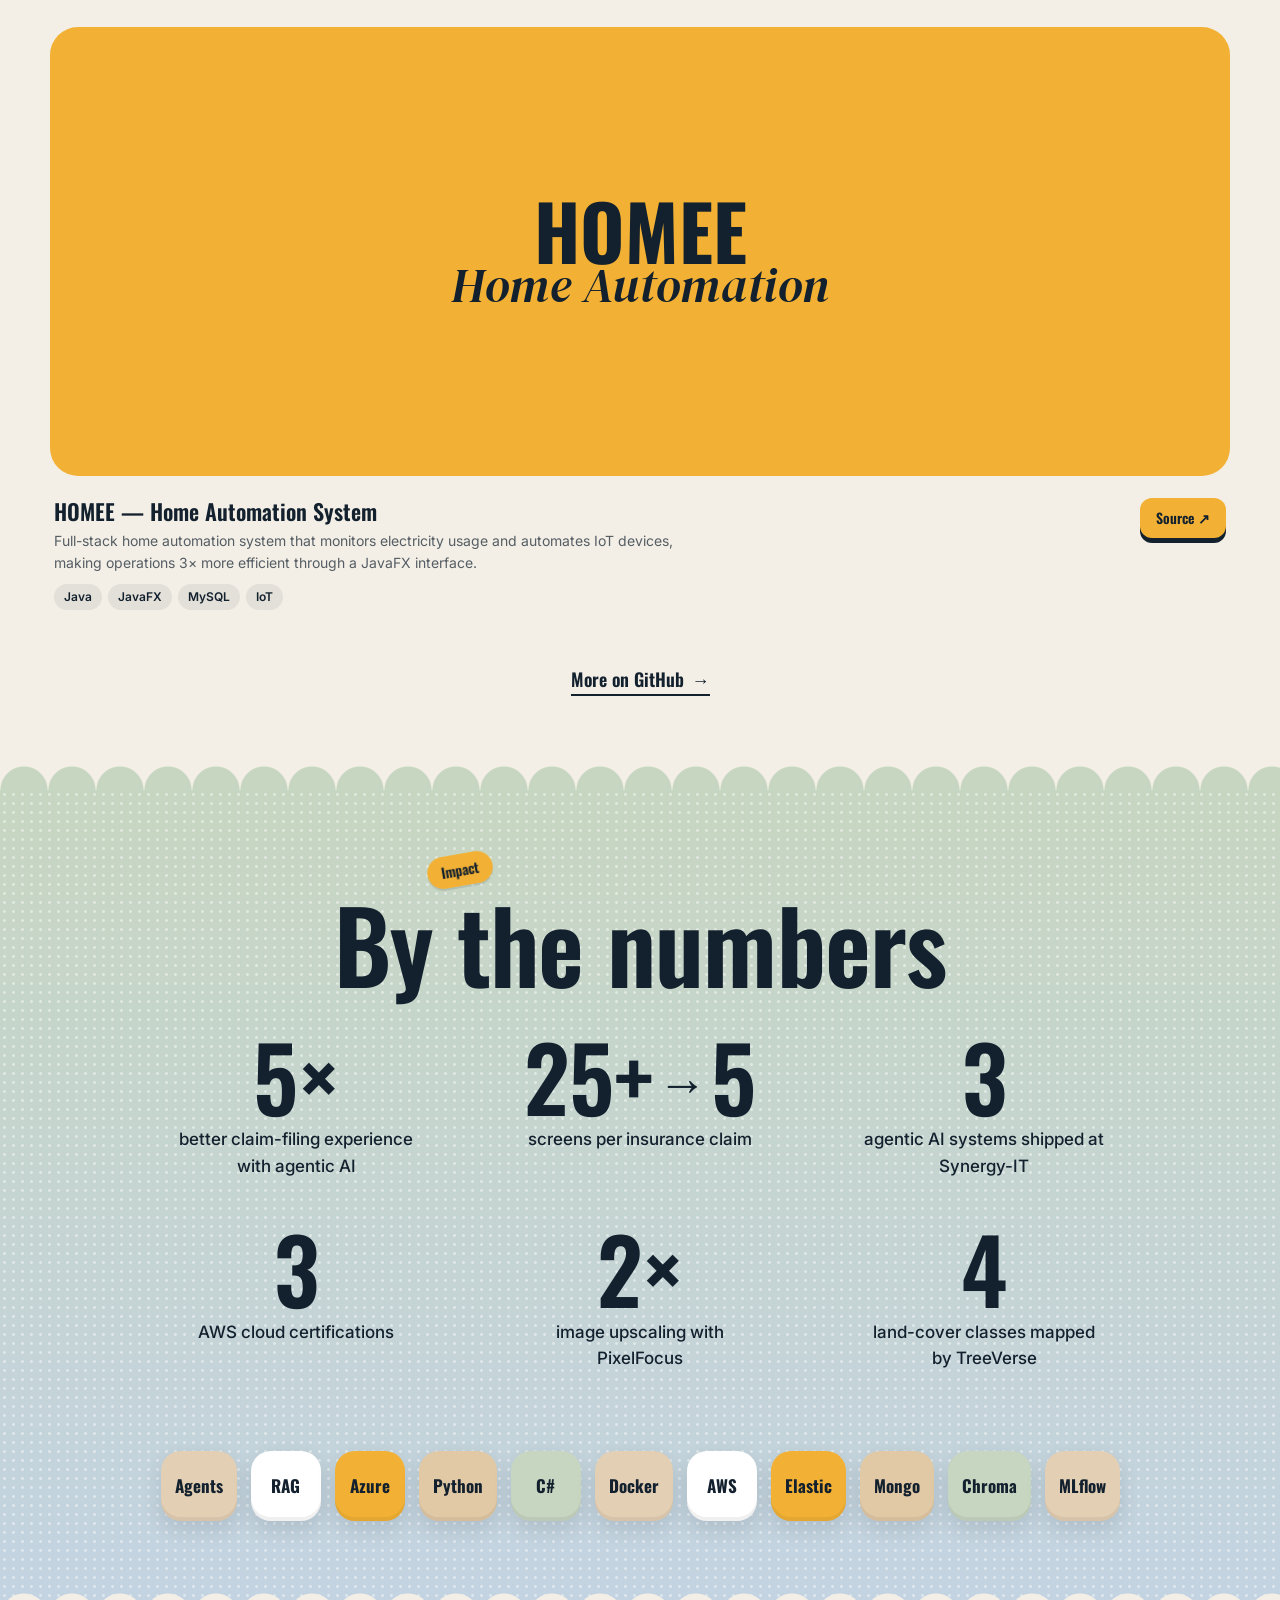
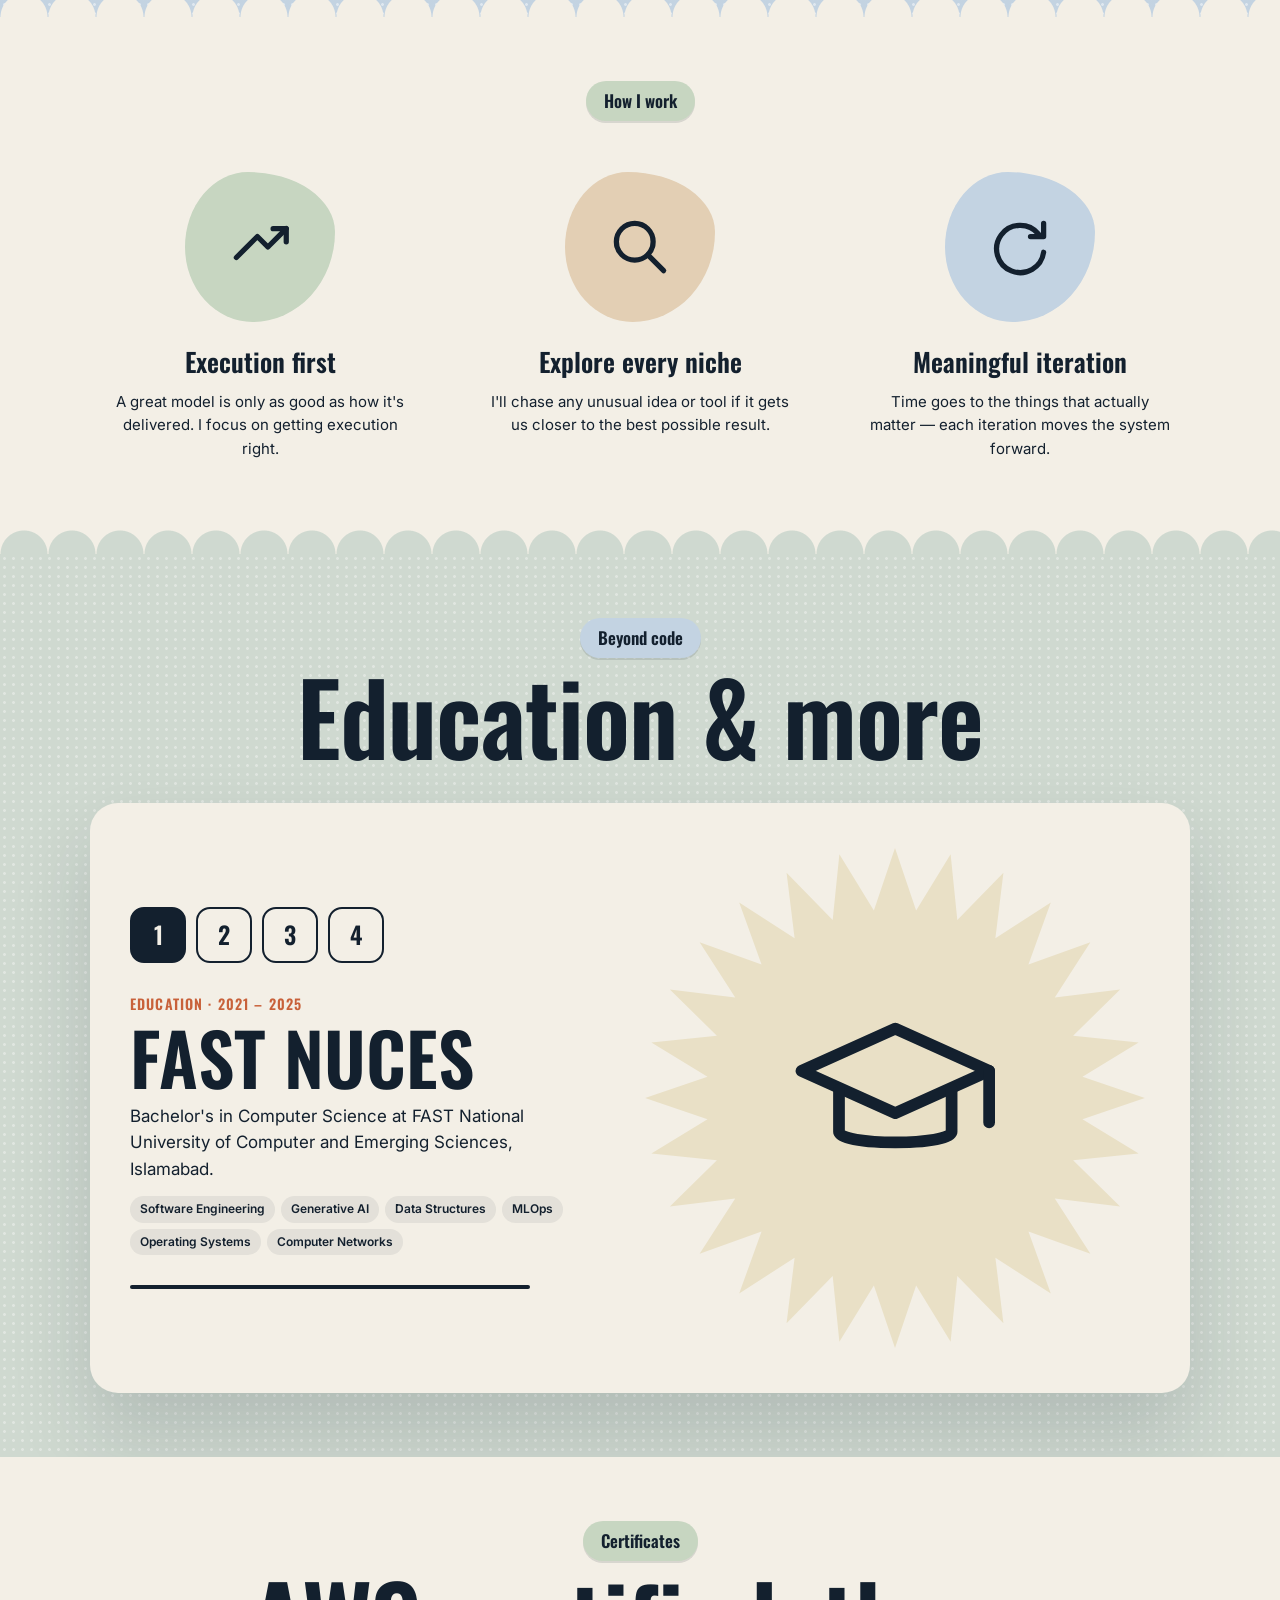
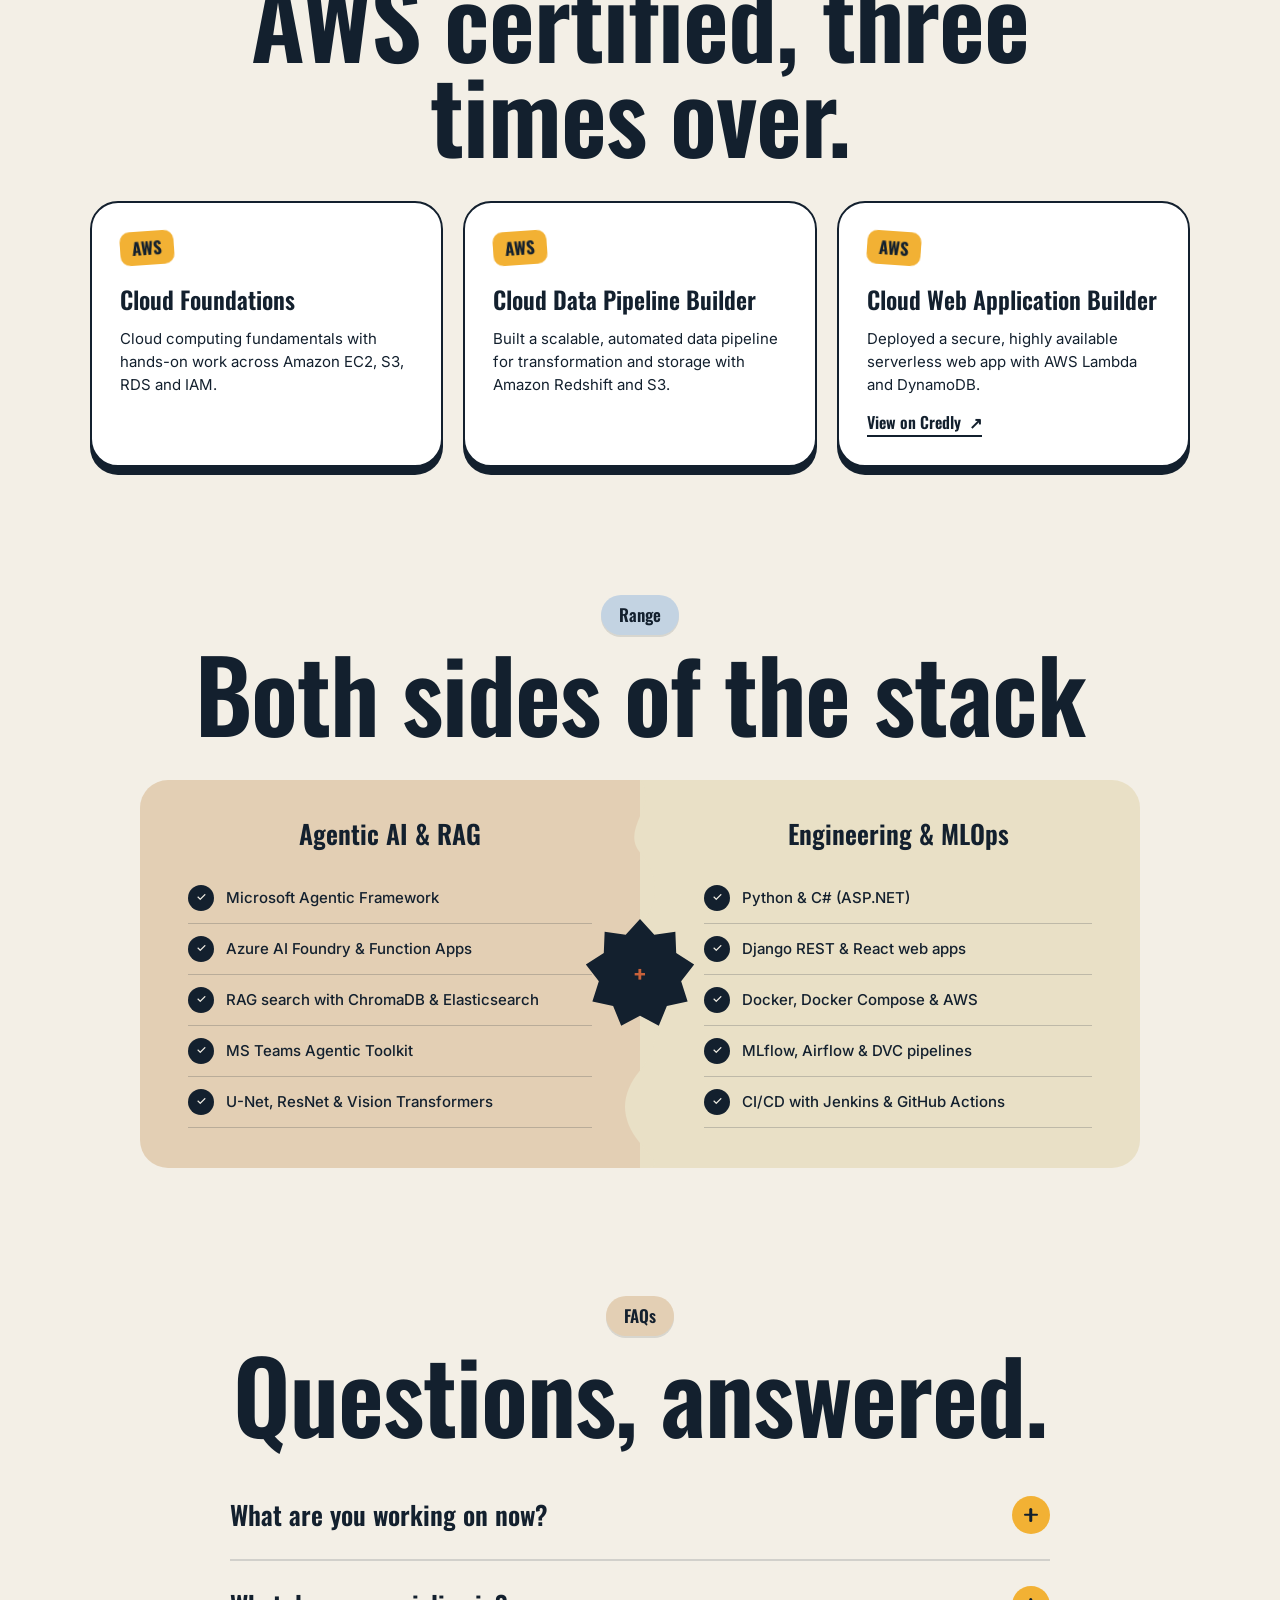
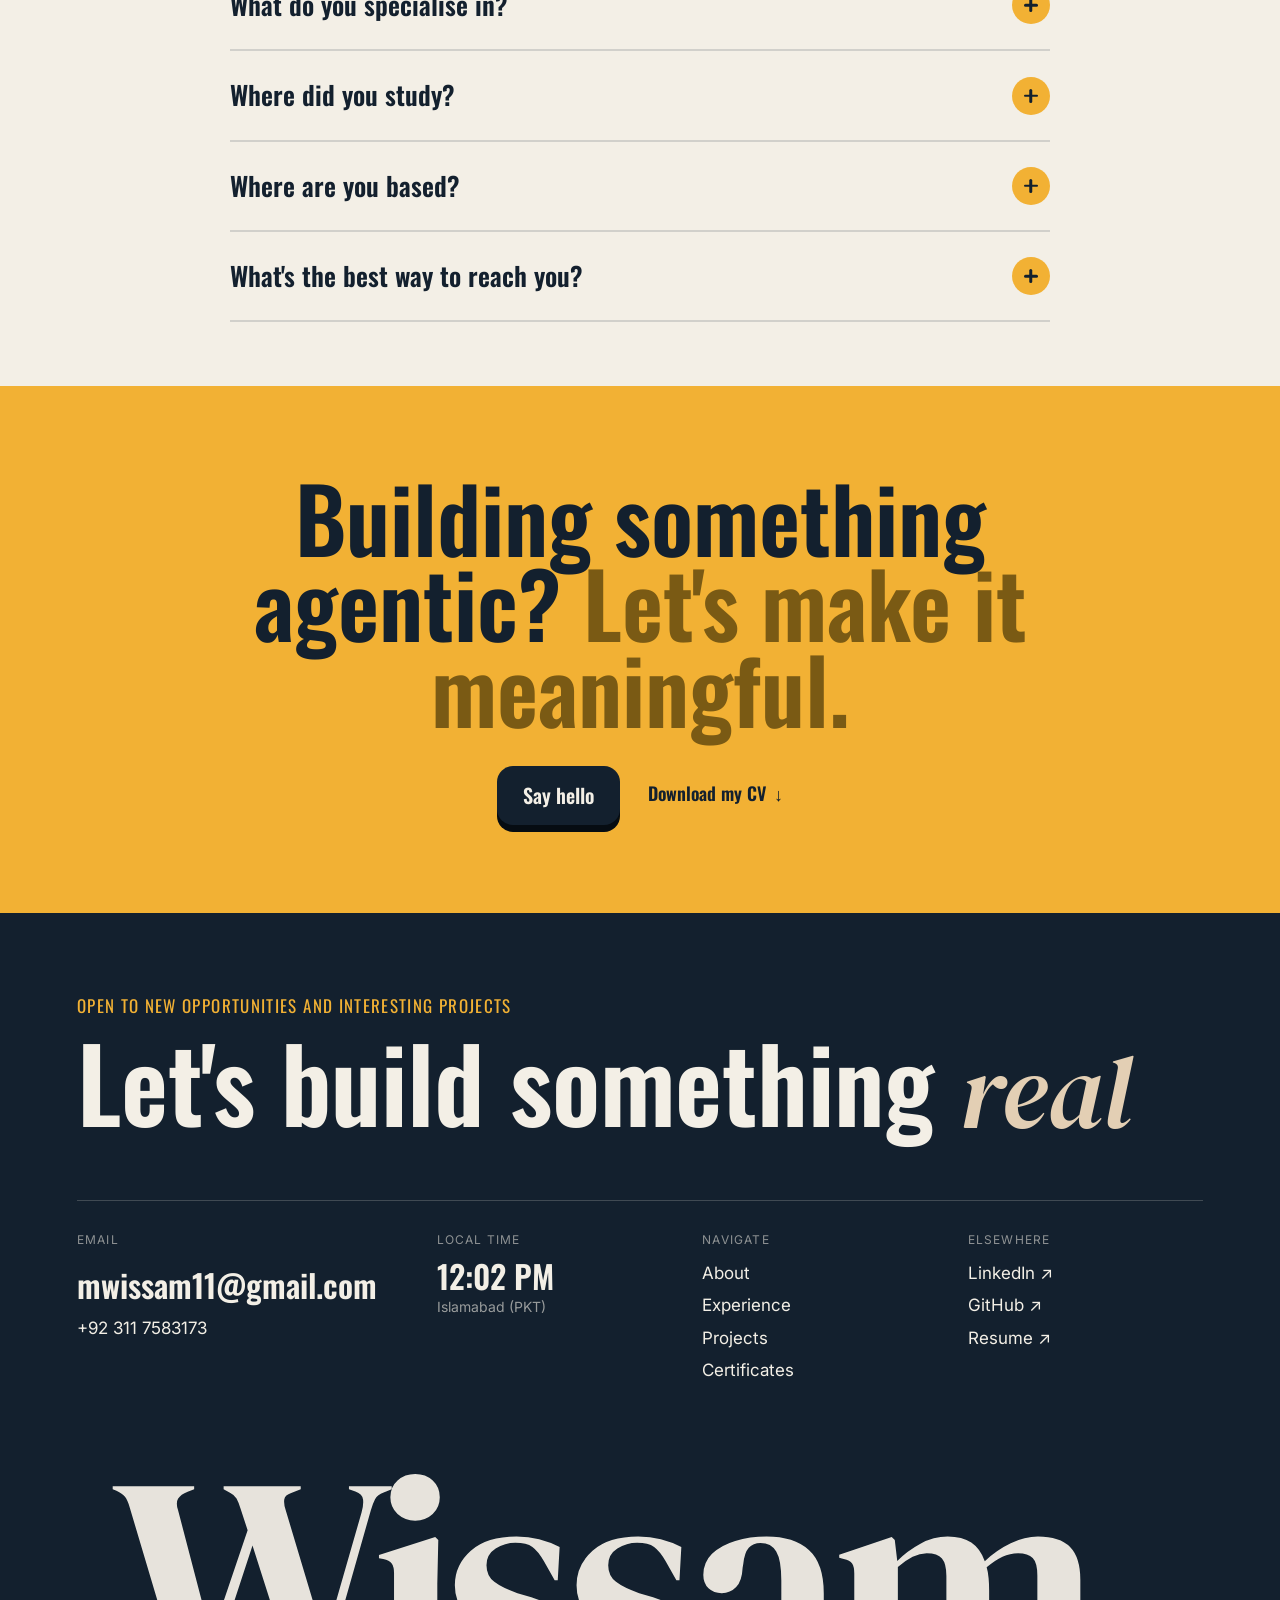
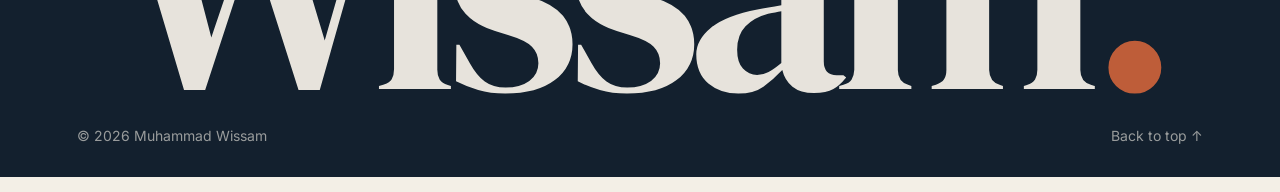
==== commit ef968f12: "Title: AI Software Engineer Co-Authored-By: Claude Opus 5.5 <noreply@anthropic.com>" ====
--- a/index.html
+++ b/index.html
@@ -5,7 +5,7 @@
 <meta name="viewport" content="width=device-width, initial-scale=1">
 <title>Wissam.</title>
 <meta name="apple-mobile-web-app-title" content="Wissam.">
-<meta name="description" content="Muhammad Wissam — Agentic AI Software Engineer in Islamabad. Agentic AI, RAG systems, Azure AI Foundry and MLOps.">
+<meta name="description" content="Muhammad Wissam — AI Software Engineer in Islamabad. Agentic AI, RAG systems, Azure AI Foundry and MLOps.">
 <link rel="icon" href="favicon.ico?v=5" sizes="any">
 <link rel="icon" type="image/png" sizes="32x32" href="assets/favicon-32.png?v=5">
 <link rel="icon" type="image/png" sizes="192x192" href="assets/favicon-192.png?v=5">
@@ -51,7 +51,7 @@
   <h1 class="hero-title reveal">
     Working on engineering <br class="br-lg"><span class="muted">intuitive</span> solutions
   </h1>
-  <p class="hero-sub reveal">Agentic AI Software Engineer &nbsp;|&nbsp; Islamabad</p>
+  <p class="hero-sub reveal">AI Software Engineer &nbsp;|&nbsp; Islamabad</p>
   <div class="stage" id="stage">
     <div class="rings" aria-hidden="true"></div>
     <div class="portrait" id="portrait">
